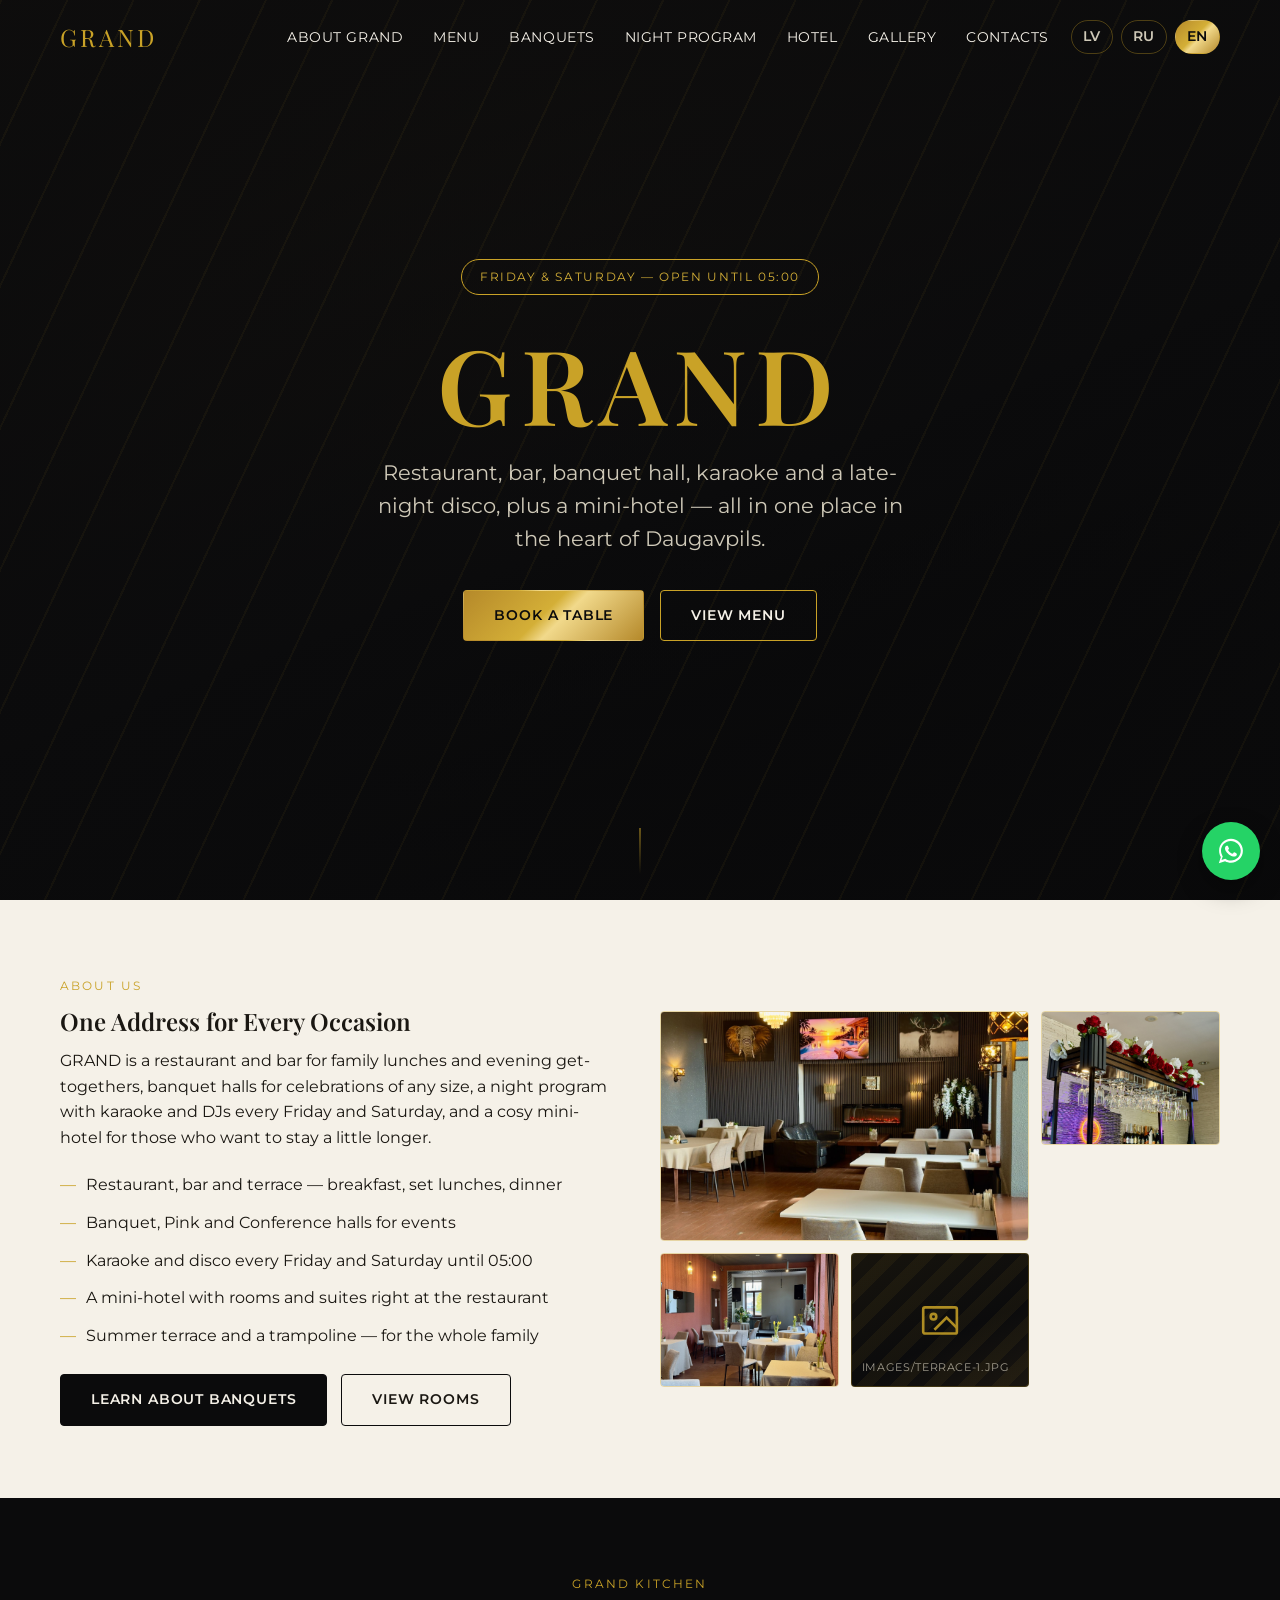
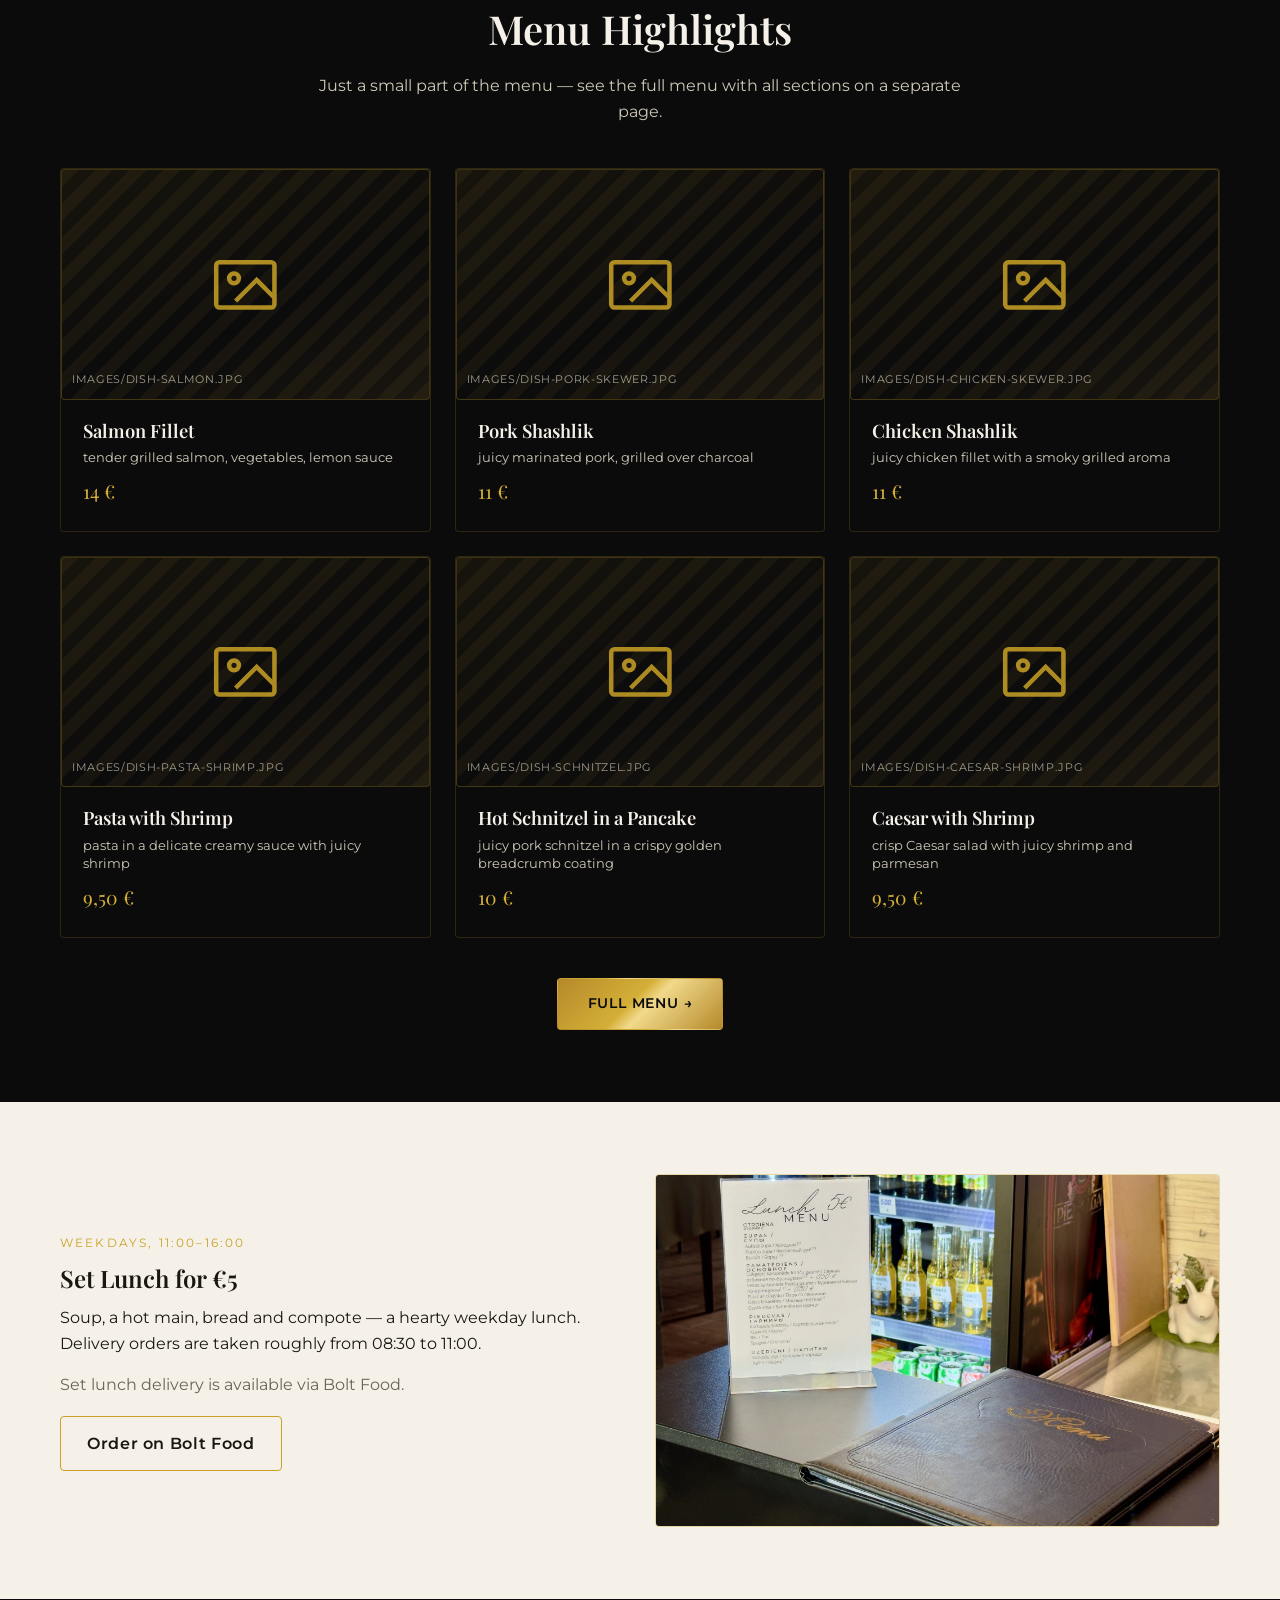
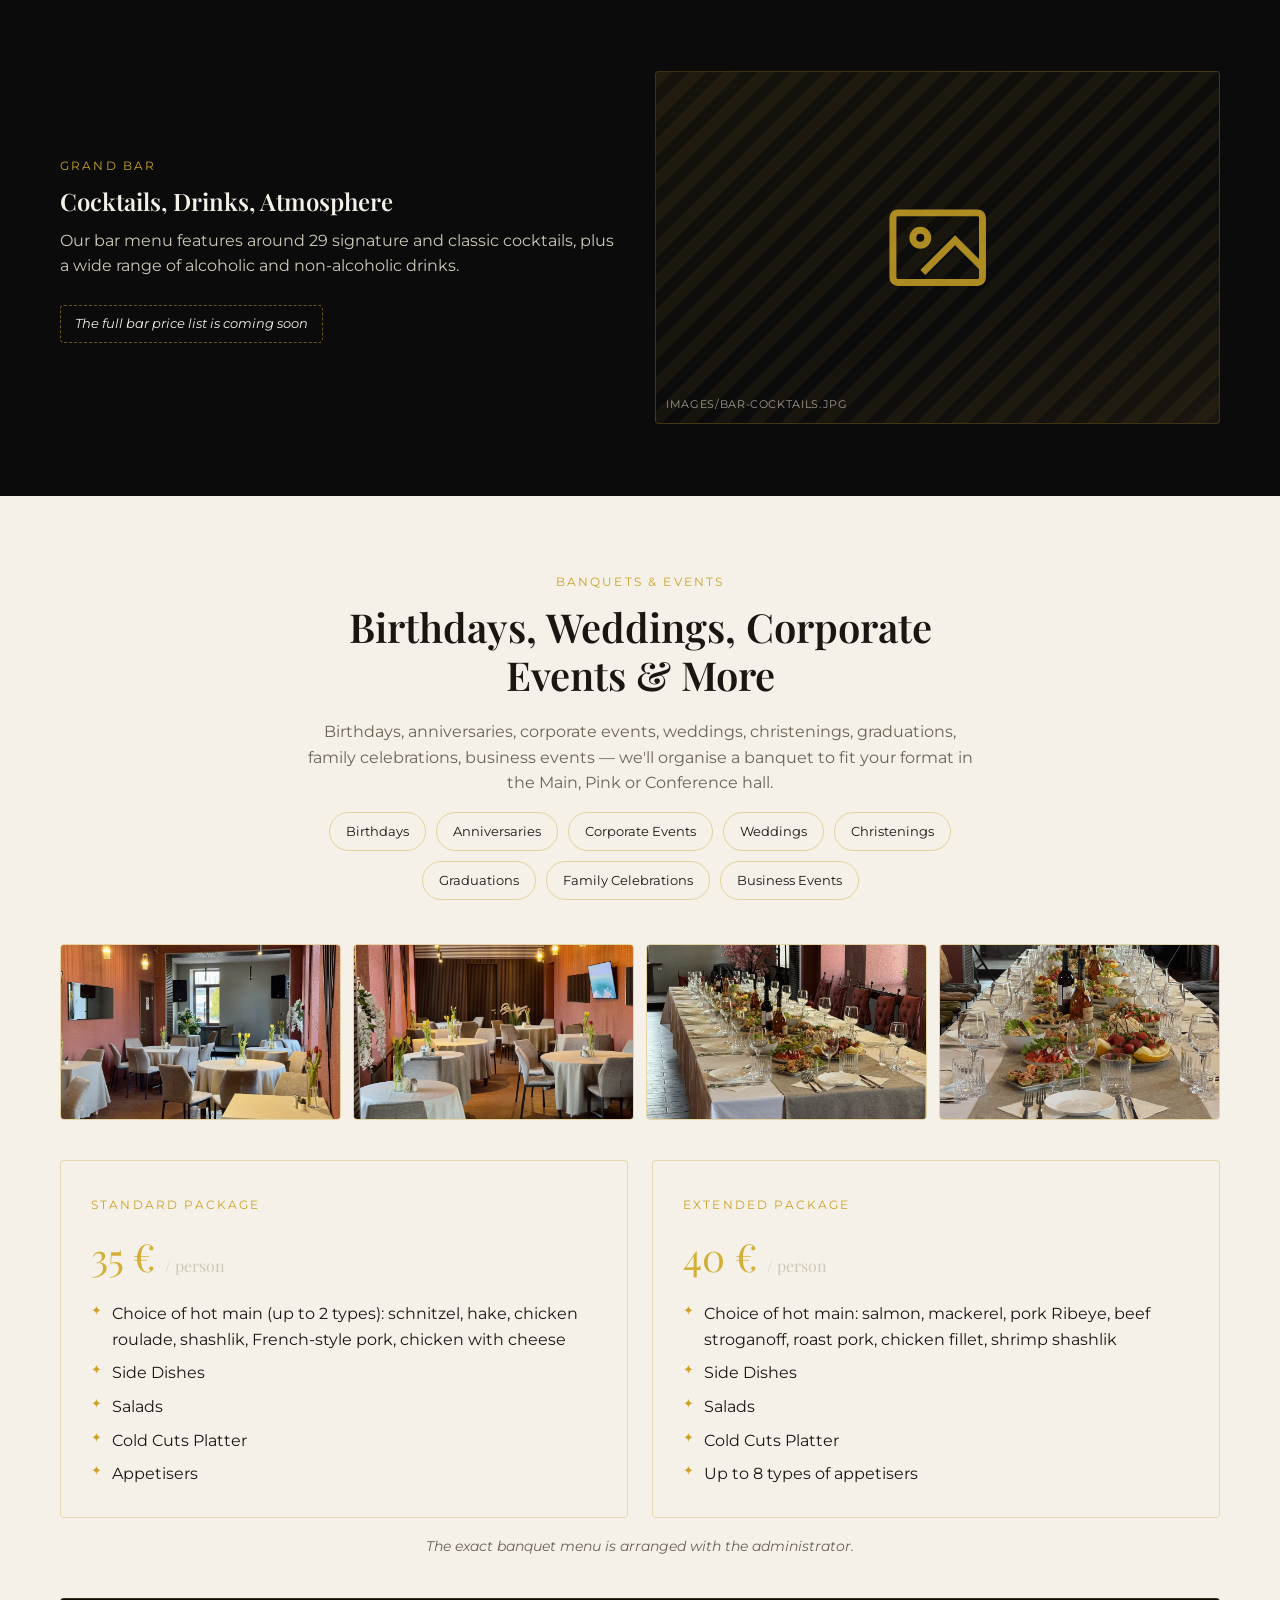
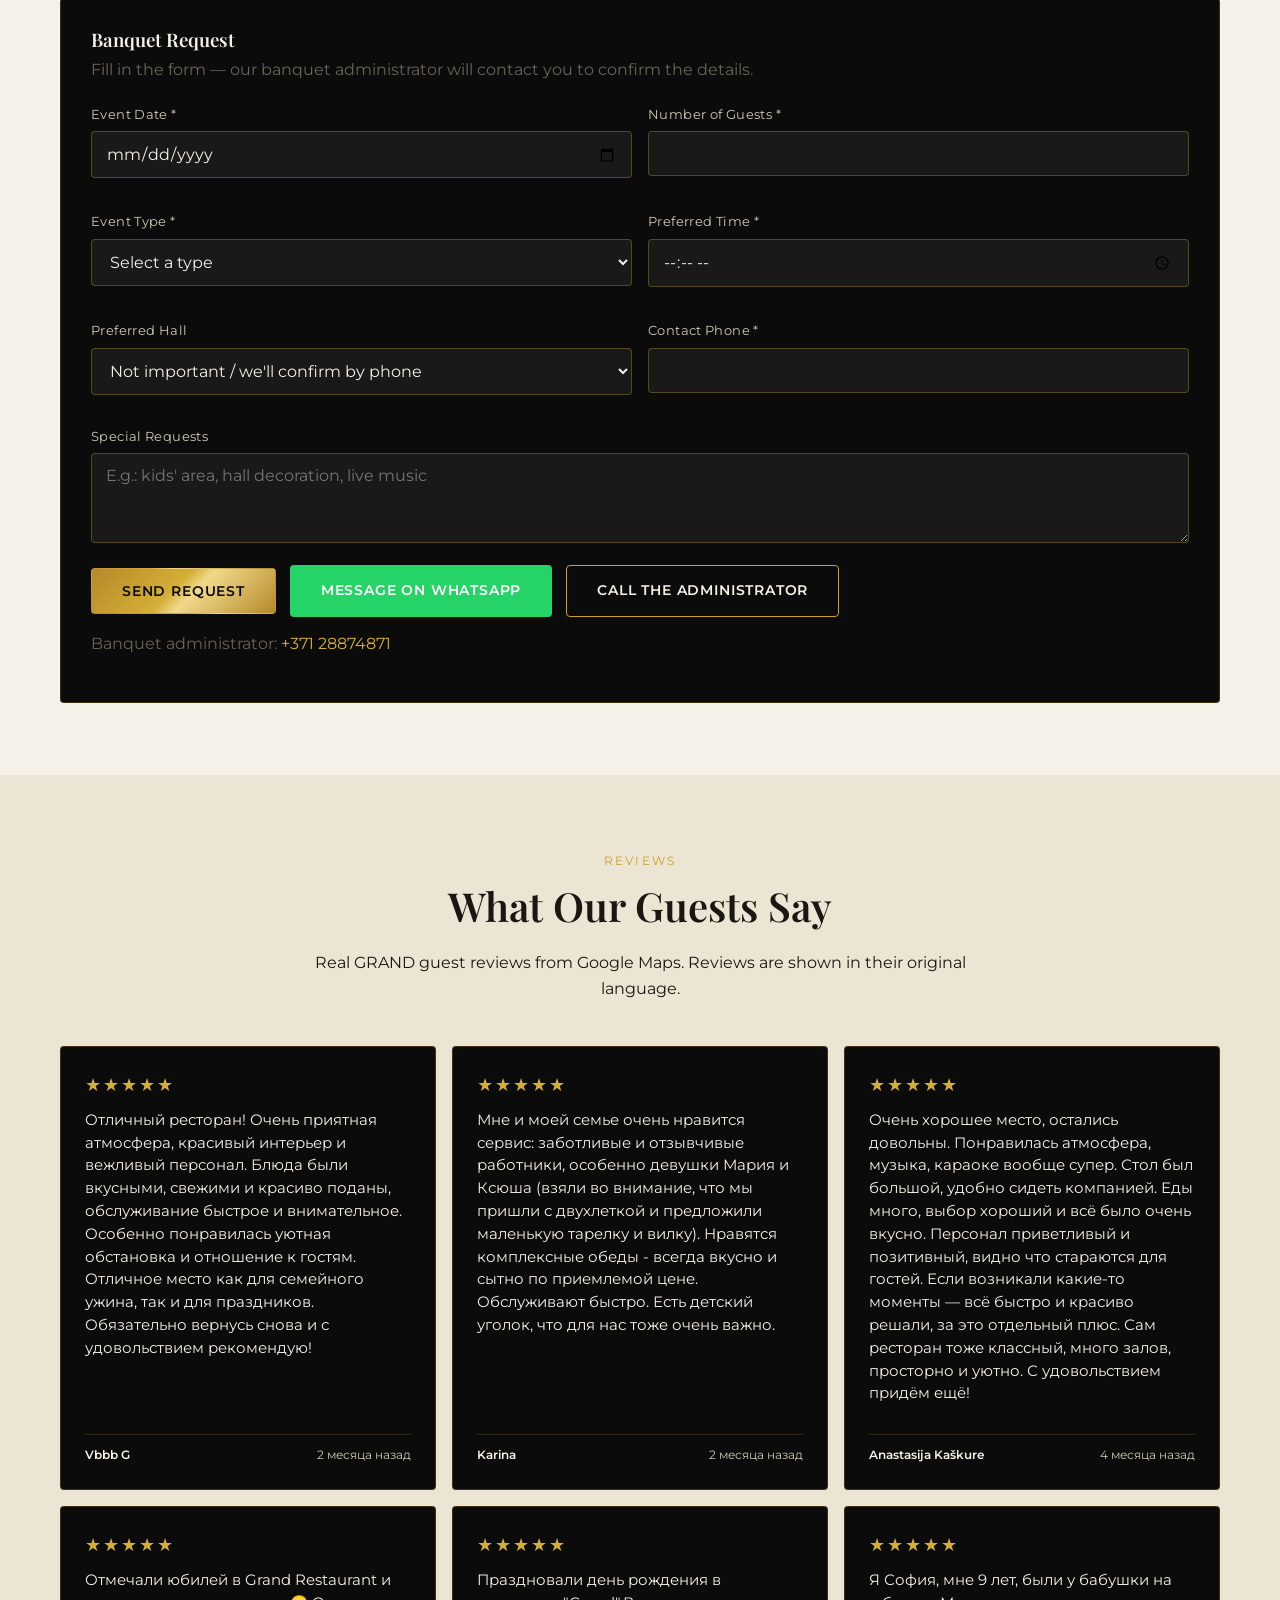
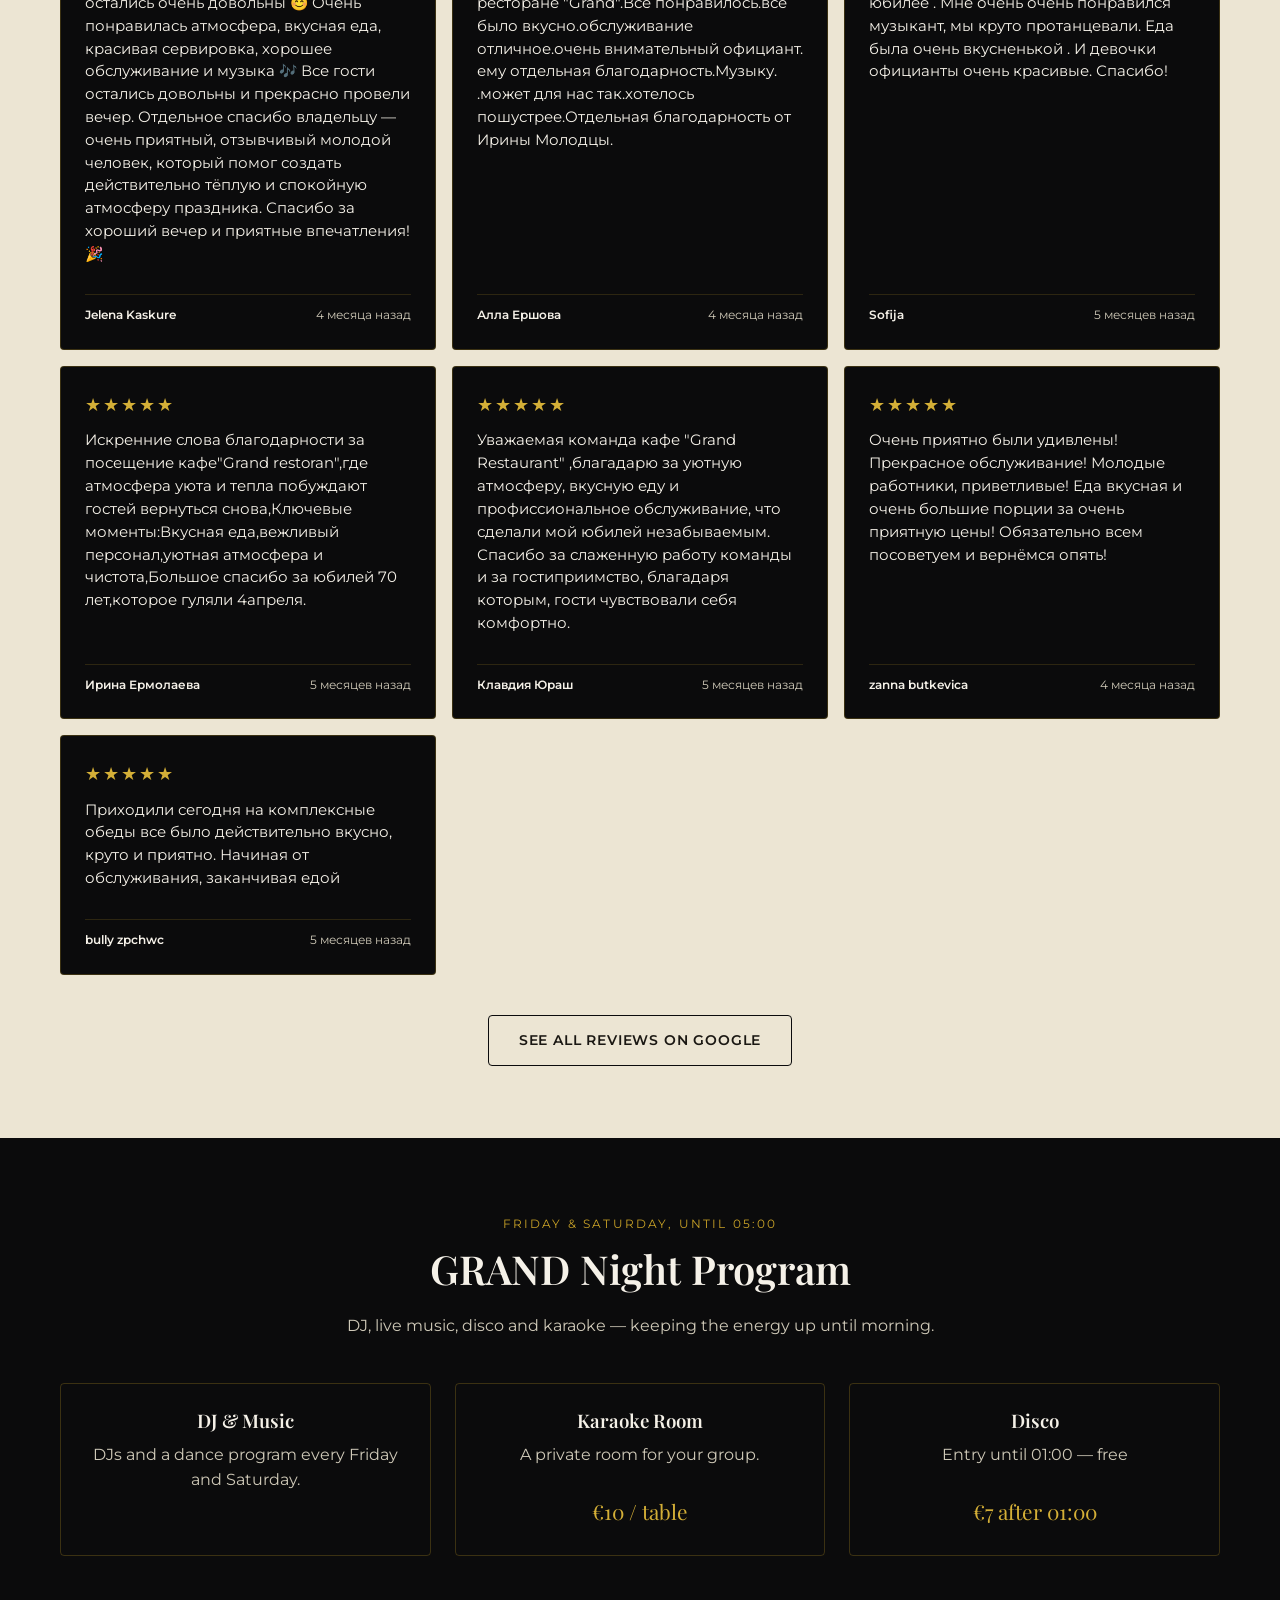
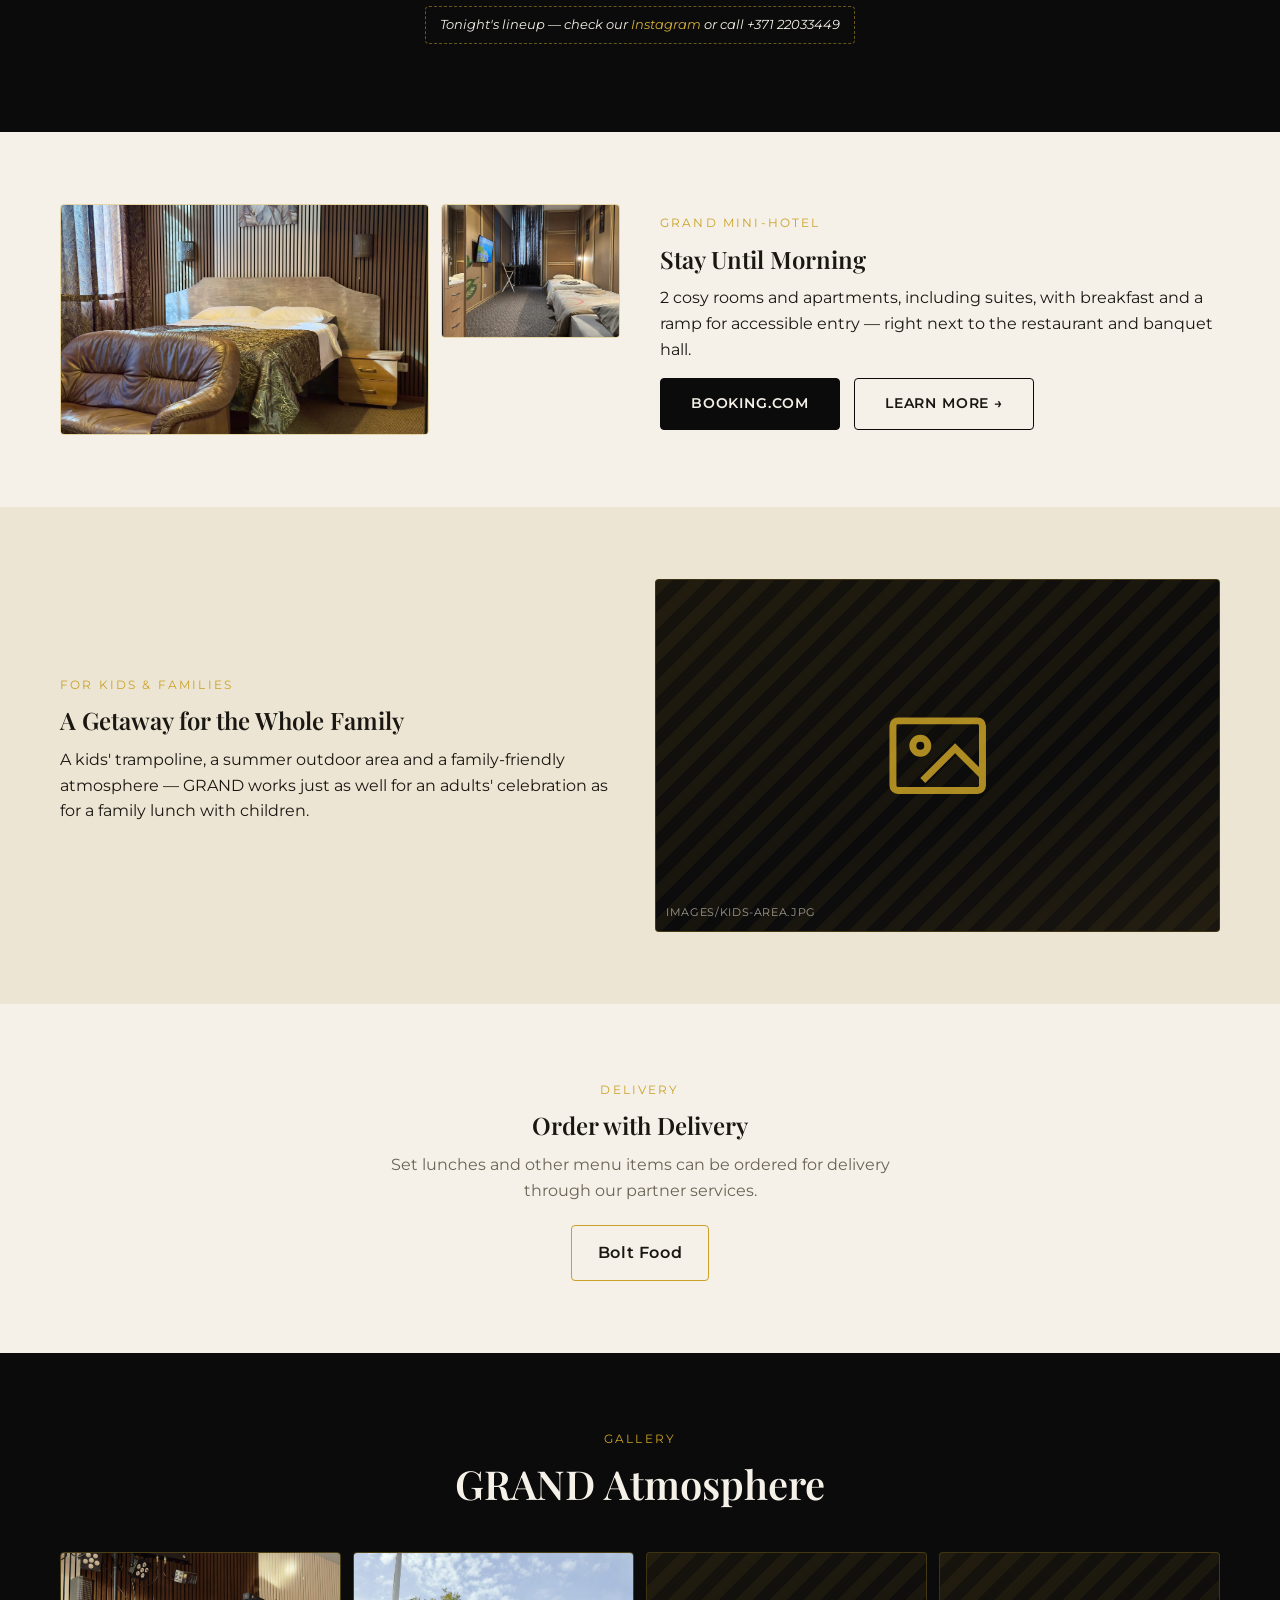
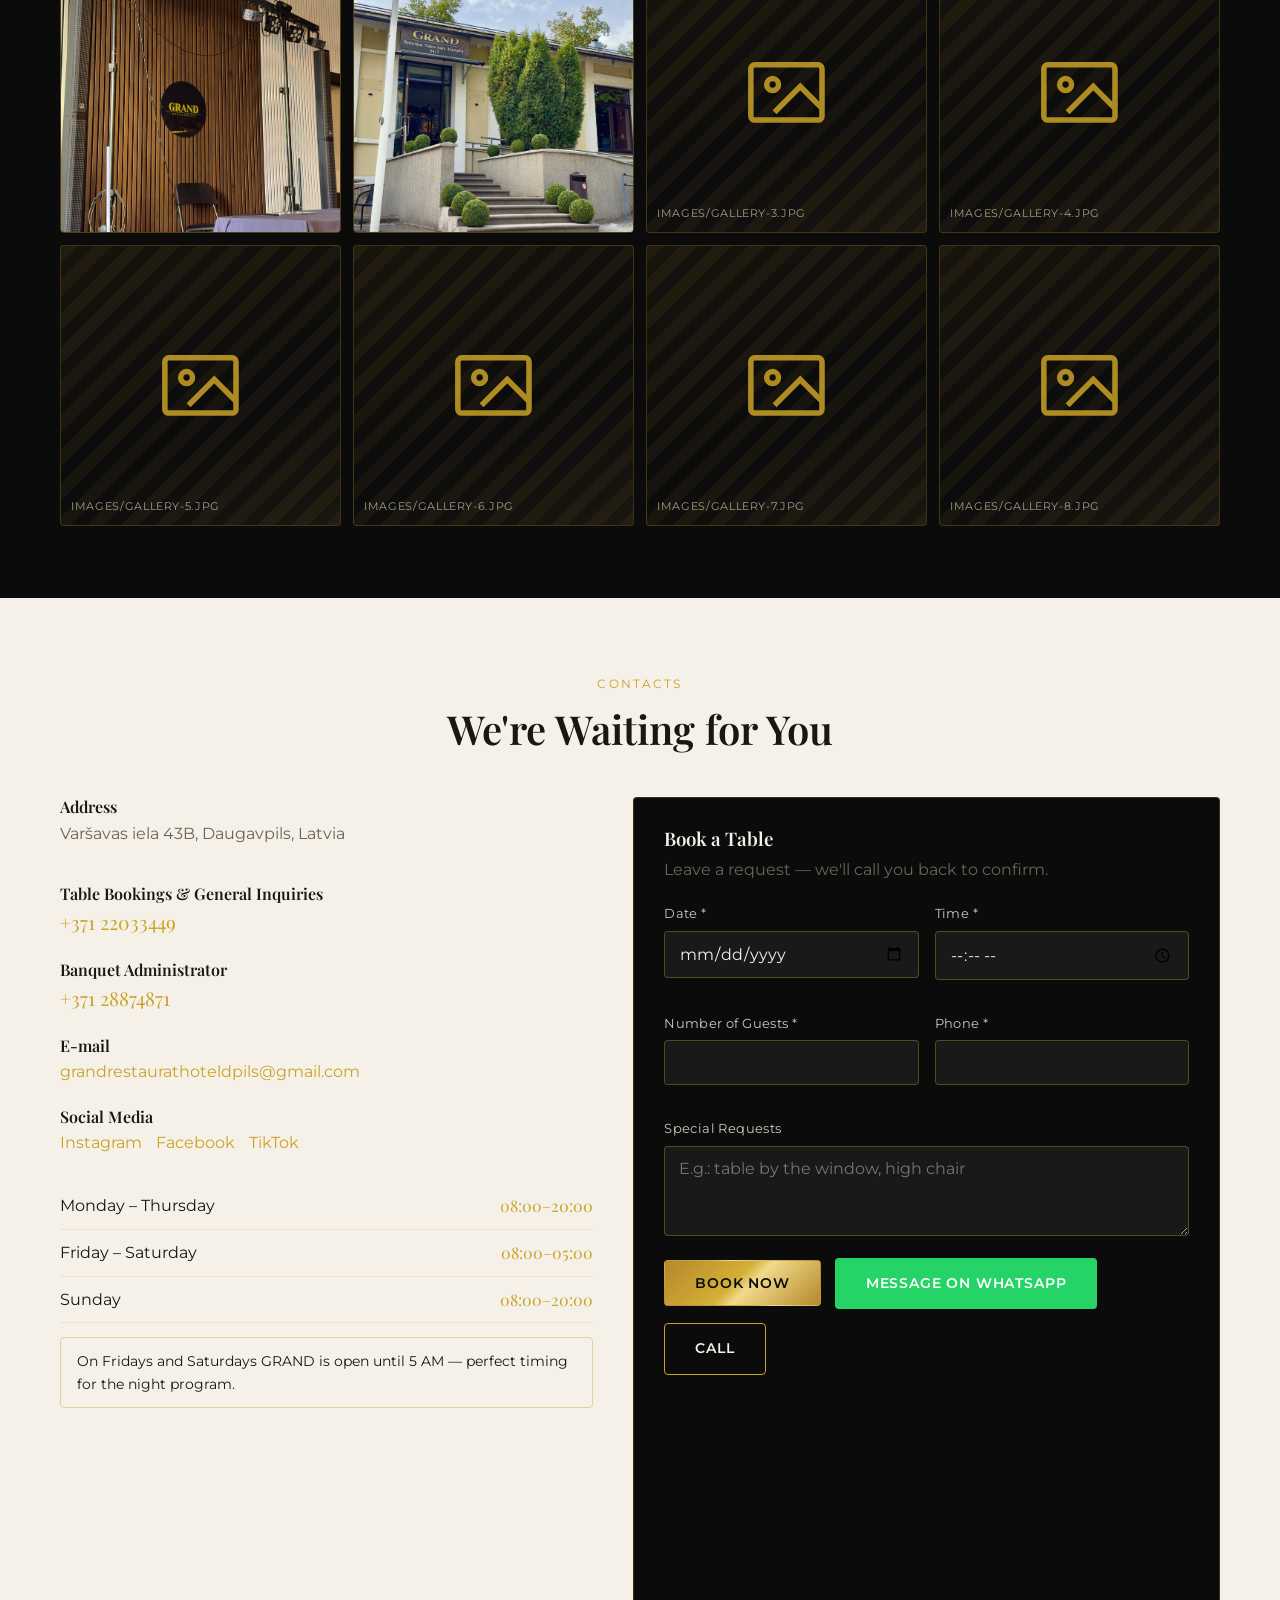
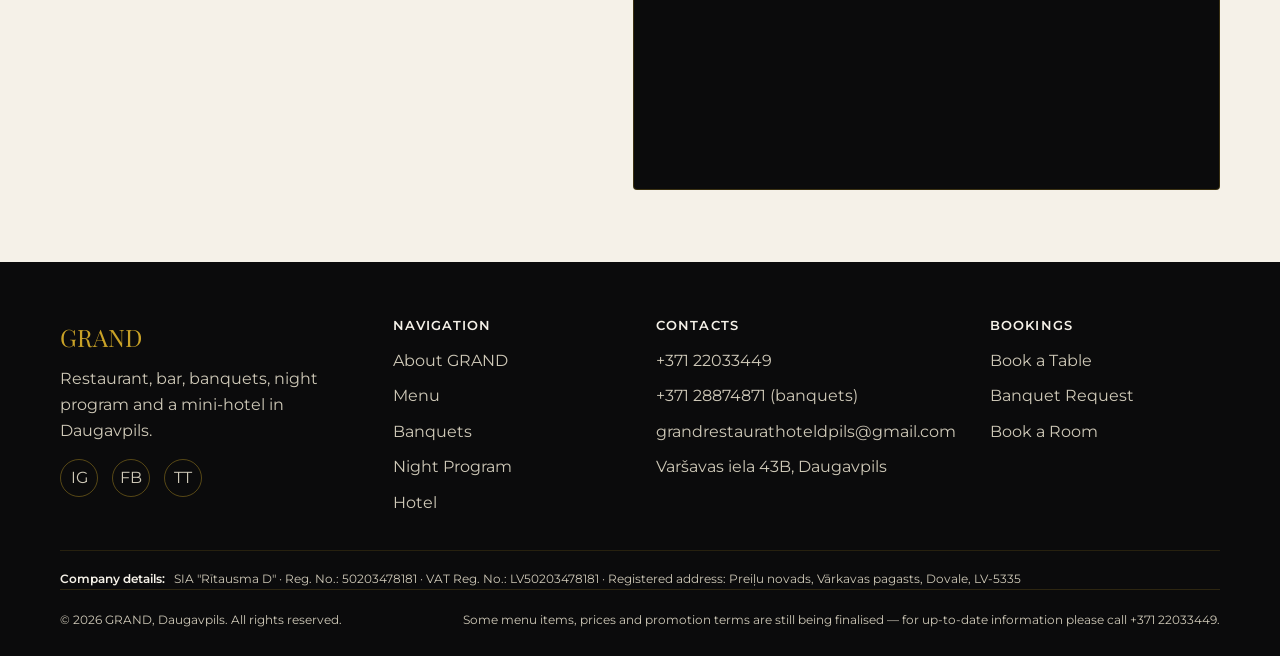
==== en/index.html @ a9503cc2 "Add real photos for the pink banquet hall and set tables Replace the banquet-hall.jpg placeholder in" ====
<!DOCTYPE html>
<html lang="en">
<head>
<meta charset="UTF-8">
<meta name="viewport" content="width=device-width, initial-scale=1.0">
<title>GRAND — Restaurant, Bar, Banquets & Hotel in Daugavpils</title>
<meta name="description" content="GRAND in Daugavpils — restaurant, bar, banquet halls, a night program with karaoke and a disco (Fri–Sat until 05:00), and a cosy mini-hotel. Tables, banquets, rooms — call +371 22033449.">
<link rel="canonical" href="https://grand-daugavpils.lv/en/">
<link rel="alternate" hreflang="lv" href="https://grand-daugavpils.lv/">
<link rel="alternate" hreflang="ru" href="https://grand-daugavpils.lv/ru/">
<link rel="alternate" hreflang="en" href="https://grand-daugavpils.lv/en/">
<link rel="alternate" hreflang="x-default" href="https://grand-daugavpils.lv/">

<meta property="og:type" content="website">
<meta property="og:title" content="GRAND — Restaurant, Bar, Banquets & Hotel in Daugavpils">
<meta property="og:description" content="Restaurant, bar, banquet halls, karaoke and a late-night disco until 05:00 Fri–Sat, plus a mini-hotel. Varšavas iela 43B, Daugavpils.">
<meta property="og:image" content="/images/og-cover.jpg">
<meta property="og:locale" content="en_US">
<meta property="og:url" content="https://grand-daugavpils.lv/en/">

<link rel="icon" type="image/svg+xml" href="/favicon.svg">
<link rel="preconnect" href="https://fonts.googleapis.com">
<link rel="preconnect" href="https://fonts.gstatic.com" crossorigin>
<link href="https://fonts.googleapis.com/css2?family=Playfair+Display:wght@500;600;700&family=Montserrat:wght@400;500;600;700&display=swap" rel="stylesheet">
<link rel="stylesheet" href="/css/style.css">
</head>
<body>

<header class="site-header">
  <div class="container">
    <a href="/en/" class="brand">GRAND</a>
    <button class="nav-toggle" aria-label="Open menu" aria-expanded="false">
      <span></span><span></span><span></span>
    </button>
    <nav class="main-nav" id="main-nav">
      <ul>
        <li><a href="#about">About GRAND</a></li>
        <li><a href="#menu">Menu</a></li>
        <li><a href="#banquets">Banquets</a></li>
        <li><a href="#night">Night Program</a></li>
        <li><a href="/en/hotel.html">Hotel</a></li>
        <li><a href="#gallery">Gallery</a></li>
        <li><a href="#contacts">Contacts</a></li>
      </ul>
      <a href="tel:+37122033449" class="nav-phone">+371 22033449</a>
      <div class="lang-switch">
        <a href="/">LV</a>
        <a href="/ru/">RU</a>
        <a href="/en/" class="is-active">EN</a>
      </div>
    </nav>
  </div>
</header>

<main>

  <!-- 1. HERO -->
  <section class="hero">
    <div class="hero-media"><!-- images/hero-bg.jpg --></div>
    <div class="hero-content">
      <span class="hero-badge">Friday & Saturday — open until 05:00</span>
      <h1 class="brand-xl">GRAND</h1>
      <p class="hero-sub">Restaurant, bar, banquet hall, karaoke and a late-night disco, plus a mini-hotel — all in one place in the heart of Daugavpils.</p>
      <div class="hero-actions">
        <a href="#booking" class="btn btn-gold">Book a Table</a>
        <a href="/en/menu.html" class="btn btn-outline">View Menu</a>
      </div>
    </div>
    <span class="hero-scroll" aria-hidden="true"></span>
  </section>

  <!-- 2. ABOUT -->
  <section class="section section-light" id="about">
    <div class="container">
      <div class="about-grid">
        <div class="reveal">
          <span class="section-eyebrow">About Us</span>
          <h2>One Address for Every Occasion</h2>
          <p>GRAND is a restaurant and bar for family lunches and evening get-togethers, banquet halls for celebrations of any size, a night program with karaoke and DJs every Friday and Saturday, and a cosy mini-hotel for those who want to stay a little longer.</p>
          <ul class="feature-list">
            <li>Restaurant, bar and terrace — breakfast, set lunches, dinner</li>
            <li>Banquet, Pink and Conference halls for events</li>
            <li>Karaoke and disco every Friday and Saturday until 05:00</li>
            <li>A mini-hotel with rooms and suites right at the restaurant</li>
            <li>Summer terrace and a trampoline — for the whole family</li>
          </ul>
          <div class="btn-row" style="margin-top:26px;">
            <a href="#banquets" class="btn btn-dark">Learn About Banquets</a>
            <a href="/en/hotel.html" class="btn btn-outline" style="border-color:var(--color-black);">View Rooms</a>
          </div>
        </div>
        <div class="about-photos reveal">
          <div class="ph ph-wide ph-photo"><img src="/images/restaurant-hall-1.jpg" alt="GRAND restaurant main hall" loading="lazy"></div>
          <div class="ph ph-photo"><img src="/images/bar-1.jpg" alt="GRAND bar" loading="lazy"></div>
          <div class="ph ph-photo"><img src="/images/banquet-hall.jpg" alt="GRAND pink hall for banquets" loading="lazy"></div>
          <div class="ph">
            <svg viewBox="0 0 24 24" fill="none" stroke="currentColor" stroke-width="1.4"><rect x="3" y="5" width="18" height="14" rx="1"/><circle cx="8.5" cy="10" r="1.5"/><path d="M21 16l-5.5-5.5L9 17"/></svg>
            <span class="ph-label">images/terrace-1.jpg</span>
          </div>
        </div>
      </div>
    </div>
  </section>

  <!-- 3. MENU PREVIEW -->
  <section class="section section-dark" id="menu">
    <div class="container">
      <div class="section-head reveal">
        <span class="section-eyebrow">GRAND Kitchen</span>
        <h2>Menu Highlights</h2>
        <p class="muted">Just a small part of the menu — see the full menu with all sections on a separate page.</p>
      </div>
      <div class="card-grid cols-3 menu-hits-grid reveal">
        <article class="menu-card">
          <div class="ph ph-wide"><svg viewBox="0 0 24 24" fill="none" stroke="currentColor" stroke-width="1.4"><rect x="3" y="5" width="18" height="14" rx="1"/><circle cx="8.5" cy="10" r="1.5"/><path d="M21 16l-5.5-5.5L9 17"/></svg><span class="ph-label">images/dish-salmon.jpg</span></div>
          <div class="menu-card-body">
            <h3>Salmon Fillet</h3>
            <p class="dish-description">tender grilled salmon, vegetables, lemon sauce</p>
            <div class="menu-card-price">14 €</div>
          </div>
        </article>
        <article class="menu-card">
          <div class="ph ph-wide"><svg viewBox="0 0 24 24" fill="none" stroke="currentColor" stroke-width="1.4"><rect x="3" y="5" width="18" height="14" rx="1"/><circle cx="8.5" cy="10" r="1.5"/><path d="M21 16l-5.5-5.5L9 17"/></svg><span class="ph-label">images/dish-pork-skewer.jpg</span></div>
          <div class="menu-card-body">
            <h3>Pork Shashlik</h3>
            <p class="dish-description">juicy marinated pork, grilled over charcoal</p>
            <div class="menu-card-price">11 €</div>
          </div>
        </article>
        <article class="menu-card">
          <div class="ph ph-wide"><svg viewBox="0 0 24 24" fill="none" stroke="currentColor" stroke-width="1.4"><rect x="3" y="5" width="18" height="14" rx="1"/><circle cx="8.5" cy="10" r="1.5"/><path d="M21 16l-5.5-5.5L9 17"/></svg><span class="ph-label">images/dish-chicken-skewer.jpg</span></div>
          <div class="menu-card-body">
            <h3>Chicken Shashlik</h3>
            <p class="dish-description">juicy chicken fillet with a smoky grilled aroma</p>
            <div class="menu-card-price">11 €</div>
          </div>
        </article>
        <article class="menu-card">
          <div class="ph ph-wide"><svg viewBox="0 0 24 24" fill="none" stroke="currentColor" stroke-width="1.4"><rect x="3" y="5" width="18" height="14" rx="1"/><circle cx="8.5" cy="10" r="1.5"/><path d="M21 16l-5.5-5.5L9 17"/></svg><span class="ph-label">images/dish-pasta-shrimp.jpg</span></div>
          <div class="menu-card-body">
            <h3>Pasta with Shrimp</h3>
            <p class="dish-description">pasta in a delicate creamy sauce with juicy shrimp</p>
            <div class="menu-card-price">9,50 €</div>
          </div>
        </article>
        <article class="menu-card">
          <div class="ph ph-wide"><svg viewBox="0 0 24 24" fill="none" stroke="currentColor" stroke-width="1.4"><rect x="3" y="5" width="18" height="14" rx="1"/><circle cx="8.5" cy="10" r="1.5"/><path d="M21 16l-5.5-5.5L9 17"/></svg><span class="ph-label">images/dish-schnitzel.jpg</span></div>
          <div class="menu-card-body">
            <h3>Hot Schnitzel in a Pancake</h3>
            <p class="dish-description">juicy pork schnitzel in a crispy golden breadcrumb coating</p>
            <div class="menu-card-price">10 €</div>
          </div>
        </article>
        <article class="menu-card">
          <div class="ph ph-wide"><svg viewBox="0 0 24 24" fill="none" stroke="currentColor" stroke-width="1.4"><rect x="3" y="5" width="18" height="14" rx="1"/><circle cx="8.5" cy="10" r="1.5"/><path d="M21 16l-5.5-5.5L9 17"/></svg><span class="ph-label">images/dish-caesar-shrimp.jpg</span></div>
          <div class="menu-card-body">
            <h3>Caesar with Shrimp</h3>
            <p class="dish-description">crisp Caesar salad with juicy shrimp and parmesan</p>
            <div class="menu-card-price">9,50 €</div>
          </div>
        </article>
      </div>
      <div class="text-center mt-lg reveal">
        <a href="/en/menu.html" class="btn btn-gold">Full Menu →</a>
      </div>
    </div>
  </section>

  <!-- 4. SET LUNCH -->
  <section class="section section-light">
    <div class="container">
      <div class="info-strip">
        <div class="reveal">
          <span class="section-eyebrow">Weekdays, 11:00–16:00</span>
          <h2>Set Lunch for €5</h2>
          <p>Soup, a hot main, bread and compote — a hearty weekday lunch. Delivery orders are taken roughly from 08:30 to 11:00.</p>
          <p class="muted">Set lunch delivery is available via Bolt Food.</p>
          <div class="delivery-buttons">
            <a href="https://food.bolt.eu/en/278-daugavpils/p/195568-restorans-grand/" target="_blank" rel="noopener">Order on Bolt Food</a>
          </div>
        </div>
        <div class="ph ph-wide ph-photo reveal"><img src="/images/lunch-set.jpg" alt="GRAND lunch set menu" loading="lazy"></div>
      </div>
    </div>
  </section>

  <!-- 5. BAR -->
  <section class="section section-dark">
    <div class="container">
      <div class="info-strip reverse">
        <div class="ph ph-wide reveal">
          <svg viewBox="0 0 24 24" fill="none" stroke="currentColor" stroke-width="1.4"><rect x="3" y="5" width="18" height="14" rx="1"/><circle cx="8.5" cy="10" r="1.5"/><path d="M21 16l-5.5-5.5L9 17"/></svg>
          <span class="ph-label">images/bar-cocktails.jpg</span>
        </div>
        <div class="reveal">
          <span class="section-eyebrow">GRAND Bar</span>
          <h2>Cocktails, Drinks, Atmosphere</h2>
          <p class="muted">Our bar menu features around 29 signature and classic cocktails, plus a wide range of alcoholic and non-alcoholic drinks.</p>
          <span class="tag-note">The full bar price list is coming soon</span>
        </div>
      </div>
    </div>
  </section>

  <!-- 6. BANQUETS & EVENTS -->
  <section class="section section-light" id="banquets">
    <div class="container">
      <div class="section-head reveal">
        <span class="section-eyebrow">Banquets & Events</span>
        <h2>Birthdays, Weddings, Corporate Events & More</h2>
        <p class="muted">Birthdays, anniversaries, corporate events, weddings, christenings, graduations, family celebrations, business events — we'll organise a banquet to fit your format in the Main, Pink or Conference hall.</p>
        <div class="event-tags text-center" style="justify-content:center;">
          <span>Birthdays</span><span>Anniversaries</span><span>Corporate Events</span><span>Weddings</span>
          <span>Christenings</span><span>Graduations</span><span>Family Celebrations</span><span>Business Events</span>
        </div>
      </div>

      <div class="gallery-grid reveal mb-lg">
        <div class="ph ph-wide ph-photo"><img src="/images/banquet-hall.jpg" alt="GRAND pink hall for banquets" loading="lazy"></div>
        <div class="ph ph-wide ph-photo"><img src="/images/banquet-hall-2.jpg" alt="GRAND pink hall — another view" loading="lazy"></div>
        <div class="ph ph-wide ph-photo"><img src="/images/banquet-table-1.jpg" alt="Festive table set for a banquet at GRAND" loading="lazy"></div>
        <div class="ph ph-wide ph-photo"><img src="/images/banquet-table-2.jpg" alt="Appetizers and drinks on a banquet table at GRAND" loading="lazy"></div>
      </div>

      <div class="card-grid reveal">
        <div class="package-card">
          <span class="section-eyebrow">Standard Package</span>
          <div class="price">35 € <span>/ person</span></div>
          <ul>
            <li>Choice of hot main (up to 2 types): schnitzel, hake, chicken roulade, shashlik, French-style pork, chicken with cheese</li>
            <li>Side Dishes</li>
            <li>Salads</li>
            <li>Cold Cuts Platter</li>
            <li>Appetisers</li>
          </ul>
        </div>
        <div class="package-card">
          <span class="section-eyebrow">Extended Package</span>
          <div class="price">40 € <span>/ person</span></div>
          <ul>
            <li>Choice of hot main: salmon, mackerel, pork Ribeye, beef stroganoff, roast pork, chicken fillet, shrimp shashlik</li>
            <li>Side Dishes</li>
            <li>Salads</li>
            <li>Cold Cuts Platter</li>
            <li>Up to 8 types of appetisers</li>
          </ul>
        </div>
      </div>
      <p class="package-note text-center" style="color:var(--color-muted-on-light);">The exact banquet menu is arranged with the administrator.</p>

      <div class="form-card reveal mt-lg" id="banquet-form">
        <h3 style="margin-bottom:6px;">Banquet Request</h3>
        <p class="muted" style="margin-bottom:22px;">Fill in the form — our banquet administrator will contact you to confirm the details.</p>
        <form data-grand-form="banquet" data-whatsapp-title="Banquet request — GRAND" novalidate>
          <div class="form-grid cols-2">
            <div class="form-group">
              <label for="banquet-date">Event Date *</label>
              <input type="date" id="banquet-date" name="date" required data-error-message="Please enter a date">
              <span class="form-error"></span>
            </div>
            <div class="form-group">
              <label for="banquet-guests">Number of Guests *</label>
              <input type="number" id="banquet-guests" name="guests" min="1" required data-error-message="Please enter the number of guests">
              <span class="form-error"></span>
            </div>
            <div class="form-group">
              <label for="banquet-type">Event Type *</label>
              <select id="banquet-type" name="event_type" required>
                <option value="">Select a type</option>
                <option>Birthday</option>
                <option>Anniversary</option>
                <option>Corporate Event</option>
                <option>Wedding</option>
                <option>Christening</option>
                <option>Graduation</option>
                <option>Family Celebration</option>
                <option>Business Event</option>
                <option>Other</option>
              </select>
              <span class="form-error"></span>
            </div>
            <div class="form-group">
              <label for="banquet-time">Preferred Time *</label>
              <input type="time" id="banquet-time" name="time" required data-error-message="Please enter a time">
              <span class="form-error"></span>
            </div>
            <div class="form-group">
              <label for="banquet-hall">Preferred Hall</label>
              <select id="banquet-hall" name="hall">
                <option value="">Not important / we'll confirm by phone</option>
                <option>Main Hall</option>
                <option>Pink Hall</option>
                <option>Conference Hall</option>
                <option>Terrace</option>
                <option>Summer Terrace</option>
              </select>
            </div>
            <div class="form-group">
              <label for="banquet-phone">Contact Phone *</label>
              <input type="tel" id="banquet-phone" name="phone" required data-error-message="Please enter a phone number">
              <span class="form-error"></span>
            </div>
          </div>
          <div class="form-group" style="margin-top:16px;">
            <label for="banquet-wishes">Special Requests</label>
            <textarea id="banquet-wishes" name="wishes" placeholder="E.g.: kids' area, hall decoration, live music"></textarea>
          </div>
          <div class="form-actions">
            <button type="submit" class="btn btn-gold">Send Request</button>
            <a href="#" class="btn btn-whatsapp" data-whatsapp-fallback target="_blank" rel="noopener">Message on WhatsApp</a>
            <a href="tel:+37128874871" class="btn btn-outline">Call the Administrator</a>
          </div>
          <p class="form-status" data-form-status></p>
        </form>
        <p class="muted" style="margin-top:10px;">Banquet administrator: <a class="tel" href="tel:+37128874871" style="color:var(--color-gold-light);">+371 28874871</a></p>
      </div>
    </div>
  </section>

  <!-- REVIEWS (Google) — cards rendered from the reviews[] array in js/reviews.js -->
  <section class="section section-alt" id="reviews">
    <div class="container">
      <div class="section-head reveal">
        <span class="section-eyebrow">Reviews</span>
        <h2>What Our Guests Say</h2>
        <p class="muted">Real GRAND guest reviews from Google Maps. Reviews are shown in their original language.</p>
      </div>
      <!-- Cards are added automatically by js/reviews.js -->
      <div class="reviews-track reveal" data-reviews-track></div>
      <div class="text-center mt-lg reveal">
        <a href="https://maps.app.goo.gl/6jVPEJvZiig7urjC8?g_st=ic" target="_blank" rel="noopener" class="btn btn-outline" style="border-color:var(--color-black);">See All Reviews on Google</a>
      </div>
    </div>
  </section>

  <!-- 7. NIGHT PROGRAM -->
  <section class="section section-dark" id="night">
    <div class="container">
      <div class="section-head reveal">
        <span class="section-eyebrow">Friday & Saturday, until 05:00</span>
        <h2>GRAND Night Program</h2>
        <p class="muted">DJ, live music, disco and karaoke — keeping the energy up until morning.</p>
      </div>
      <div class="night-grid reveal">
        <div class="night-item">
          <h3>DJ & Music</h3>
          <p class="muted">DJs and a dance program every Friday and Saturday.</p>
        </div>
        <div class="night-item">
          <h3>Karaoke Room</h3>
          <p class="muted">A private room for your group.</p>
          <span class="price-tag">€10 / table</span>
        </div>
        <div class="night-item">
          <h3>Disco</h3>
          <p class="muted">Entry until 01:00 — free</p>
          <span class="price-tag">€7 after 01:00</span>
        </div>
      </div>
      <p class="text-center mt-lg reveal">
        <span class="tag-note">Tonight's lineup — check our <a href="https://www.instagram.com/grand_hotel_and_restaurant/" target="_blank" rel="noopener" style="color:var(--color-gold-light);">Instagram</a> or call +371 22033449</span>
      </p>
    </div>
  </section>

  <!-- 8. HOTEL PREVIEW -->
  <section class="section section-light" id="hotel">
    <div class="container">
      <div class="about-grid">
        <div class="about-photos reveal">
          <div class="ph ph-wide ph-photo"><img src="/images/hotel-room-1-1.jpg" alt="Room 1 at GRAND Hotel" loading="lazy"></div>
          <div class="ph ph-photo"><img src="/images/hotel-room-2-1.jpg" alt="Room 2 at GRAND Hotel" loading="lazy"></div>
        </div>
        <div class="reveal">
          <span class="section-eyebrow">GRAND Mini-Hotel</span>
          <h2>Stay Until Morning</h2>
          <p>2 cosy rooms and apartments, including suites, with breakfast and a ramp for accessible entry — right next to the restaurant and banquet hall.</p>
          <div class="btn-row">
            <a href="https://www.booking.com/hotel/lv/grand-restaurant-amp.en-gb.html" target="_blank" rel="noopener" class="btn btn-dark">Booking.com</a>
            <a href="/en/hotel.html" class="btn btn-outline" style="border-color:var(--color-black);">Learn More →</a>
          </div>
        </div>
      </div>
    </div>
  </section>

  <!-- 9. FOR KIDS & FAMILIES -->
  <section class="section section-alt">
    <div class="container">
      <div class="info-strip">
        <div class="reveal">
          <span class="section-eyebrow">For Kids & Families</span>
          <h2>A Getaway for the Whole Family</h2>
          <p class="muted">A kids' trampoline, a summer outdoor area and a family-friendly atmosphere — GRAND works just as well for an adults' celebration as for a family lunch with children.</p>
        </div>
        <div class="ph ph-wide reveal">
          <svg viewBox="0 0 24 24" fill="none" stroke="currentColor" stroke-width="1.4"><rect x="3" y="5" width="18" height="14" rx="1"/><circle cx="8.5" cy="10" r="1.5"/><path d="M21 16l-5.5-5.5L9 17"/></svg>
          <span class="ph-label">images/kids-area.jpg</span>
        </div>
      </div>
    </div>
  </section>

  <!-- 10. DELIVERY -->
  <section class="section section-light">
    <div class="container text-center reveal">
      <span class="section-eyebrow">Delivery</span>
      <h2>Order with Delivery</h2>
      <p class="muted" style="max-width:560px;margin:0 auto;">Set lunches and other menu items can be ordered for delivery through our partner services.</p>
      <div class="delivery-buttons" style="justify-content:center;margin-top:22px;">
        <a href="https://food.bolt.eu/en/278-daugavpils/p/195568-restorans-grand/" target="_blank" rel="noopener">Bolt Food</a>
      </div>
    </div>
  </section>

  <!-- 11. GALLERY -->
  <section class="section section-dark" id="gallery">
    <div class="container">
      <div class="section-head reveal">
        <span class="section-eyebrow">Gallery</span>
        <h2>GRAND Atmosphere</h2>
      </div>
      <div class="gallery-grid reveal">
        <div class="ph ph-square ph-photo"><img src="/images/gallery-1.jpg" alt="GRAND night program and stage" loading="lazy"></div>
        <div class="ph ph-square ph-photo"><img src="/images/gallery-2.jpg" alt="GRAND entrance" loading="lazy"></div>
        <div class="ph ph-square"><svg viewBox="0 0 24 24" fill="none" stroke="currentColor" stroke-width="1.4"><rect x="3" y="5" width="18" height="14" rx="1"/><circle cx="8.5" cy="10" r="1.5"/><path d="M21 16l-5.5-5.5L9 17"/></svg><span class="ph-label">images/gallery-3.jpg</span></div>
        <div class="ph ph-square"><svg viewBox="0 0 24 24" fill="none" stroke="currentColor" stroke-width="1.4"><rect x="3" y="5" width="18" height="14" rx="1"/><circle cx="8.5" cy="10" r="1.5"/><path d="M21 16l-5.5-5.5L9 17"/></svg><span class="ph-label">images/gallery-4.jpg</span></div>
        <div class="ph ph-square"><svg viewBox="0 0 24 24" fill="none" stroke="currentColor" stroke-width="1.4"><rect x="3" y="5" width="18" height="14" rx="1"/><circle cx="8.5" cy="10" r="1.5"/><path d="M21 16l-5.5-5.5L9 17"/></svg><span class="ph-label">images/gallery-5.jpg</span></div>
        <div class="ph ph-square"><svg viewBox="0 0 24 24" fill="none" stroke="currentColor" stroke-width="1.4"><rect x="3" y="5" width="18" height="14" rx="1"/><circle cx="8.5" cy="10" r="1.5"/><path d="M21 16l-5.5-5.5L9 17"/></svg><span class="ph-label">images/gallery-6.jpg</span></div>
        <div class="ph ph-square"><svg viewBox="0 0 24 24" fill="none" stroke="currentColor" stroke-width="1.4"><rect x="3" y="5" width="18" height="14" rx="1"/><circle cx="8.5" cy="10" r="1.5"/><path d="M21 16l-5.5-5.5L9 17"/></svg><span class="ph-label">images/gallery-7.jpg</span></div>
        <div class="ph ph-square"><svg viewBox="0 0 24 24" fill="none" stroke="currentColor" stroke-width="1.4"><rect x="3" y="5" width="18" height="14" rx="1"/><circle cx="8.5" cy="10" r="1.5"/><path d="M21 16l-5.5-5.5L9 17"/></svg><span class="ph-label">images/gallery-8.jpg</span></div>
      </div>
    </div>
  </section>

  <!-- 12. CONTACTS -->
  <section class="section section-light" id="contacts">
    <div class="container">
      <div class="section-head reveal">
        <span class="section-eyebrow">Contacts</span>
        <h2>We're Waiting for You</h2>
      </div>
      <div class="contact-grid reveal">
        <div>
          <div class="contact-info-list">
            <div class="contact-info-item">
              <h4>Address</h4>
              <p class="muted">Varšavas iela 43B, Daugavpils, Latvia</p>
            </div>
            <div class="contact-info-item">
              <h4>Table Bookings & General Inquiries</h4>
              <a class="tel" href="tel:+37122033449">+371 22033449</a>
            </div>
            <div class="contact-info-item">
              <h4>Banquet Administrator</h4>
              <a class="tel" href="tel:+37128874871">+371 28874871</a>
            </div>
            <div class="contact-info-item">
              <h4>E-mail</h4>
              <a href="mailto:grandrestaurathoteldpils@gmail.com" style="color:var(--color-gold);">grandrestaurathoteldpils@gmail.com</a>
            </div>
            <div class="contact-info-item">
              <h4>Social Media</h4>
              <div class="btn-row">
                <a href="https://www.instagram.com/grand_hotel_and_restaurant/" target="_blank" rel="noopener" style="color:var(--color-gold);">Instagram</a>
                <a href="https://www.facebook.com/people/Grand-Restaurant/61566125824500/" target="_blank" rel="noopener" style="color:var(--color-gold);">Facebook</a>
                <a href="https://www.tiktok.com/@grand_restaurant__" target="_blank" rel="noopener" style="color:var(--color-gold);">TikTok</a>
              </div>
            </div>
          </div>

          <table class="hours-table">
            <tr><td>Monday – Thursday</td><td>08:00–20:00</td></tr>
            <tr><td>Friday – Saturday</td><td>08:00–05:00</td></tr>
            <tr><td>Sunday</td><td>08:00–20:00</td></tr>
          </table>
          <p class="hours-note">On Fridays and Saturdays GRAND is open until 5 AM — perfect timing for the night program.</p>

          <iframe class="map-frame mt-lg" loading="lazy" referrerpolicy="no-referrer-when-downgrade"
            src="https://www.google.com/maps?q=Var%C5%A1avas+iela+43B,+Daugavpils,+Latvia&output=embed"
            title="GRAND on the map — Varšavas iela 43B, Daugavpils"></iframe>
        </div>

        <div class="form-card" id="booking">
          <h3 style="margin-bottom:6px;">Book a Table</h3>
          <p class="muted" style="margin-bottom:22px;">Leave a request — we'll call you back to confirm.</p>
          <form data-grand-form="table-booking" data-whatsapp-title="Table booking — GRAND" novalidate>
            <div class="form-grid cols-2">
              <div class="form-group">
                <label for="booking-date">Date *</label>
                <input type="date" id="booking-date" name="date" required data-error-message="Please enter a date">
                <span class="form-error"></span>
              </div>
              <div class="form-group">
                <label for="booking-time">Time *</label>
                <input type="time" id="booking-time" name="time" required data-error-message="Please enter a time">
                <span class="form-error"></span>
              </div>
              <div class="form-group">
                <label for="booking-guests">Number of Guests *</label>
                <input type="number" id="booking-guests" name="guests" min="1" required data-error-message="Please enter the number of guests">
                <span class="form-error"></span>
              </div>
              <div class="form-group">
                <label for="booking-phone">Phone *</label>
                <input type="tel" id="booking-phone" name="phone" required data-error-message="Please enter a phone number">
                <span class="form-error"></span>
              </div>
            </div>
            <div class="form-group" style="margin-top:16px;">
              <label for="booking-wishes">Special Requests</label>
              <textarea id="booking-wishes" name="wishes" placeholder="E.g.: table by the window, high chair"></textarea>
            </div>
            <div class="form-actions">
              <button type="submit" class="btn btn-gold">Book Now</button>
              <a href="#" class="btn btn-whatsapp" data-whatsapp-fallback target="_blank" rel="noopener">Message on WhatsApp</a>
              <a href="tel:+37122033449" class="btn btn-outline">Call</a>
            </div>
            <p class="form-status" data-form-status></p>
          </form>
        </div>
      </div>
    </div>
  </section>

</main>

<footer class="site-footer">
  <div class="container">
    <div class="footer-grid">
      <div>
        <div class="footer-brand">GRAND</div>
        <p>Restaurant, bar, banquets, night program and a mini-hotel in Daugavpils.</p>
        <div class="footer-social">
          <a href="https://www.instagram.com/grand_hotel_and_restaurant/" target="_blank" rel="noopener" aria-label="Instagram">IG</a>
          <a href="https://www.facebook.com/people/Grand-Restaurant/61566125824500/" target="_blank" rel="noopener" aria-label="Facebook">FB</a>
          <a href="https://www.tiktok.com/@grand_restaurant__" target="_blank" rel="noopener" aria-label="TikTok">TT</a>
        </div>
      </div>
      <div class="footer-col">
        <h4>Navigation</h4>
        <ul>
          <li><a href="#about">About GRAND</a></li>
          <li><a href="/en/menu.html">Menu</a></li>
          <li><a href="#banquets">Banquets</a></li>
          <li><a href="#night">Night Program</a></li>
          <li><a href="/en/hotel.html">Hotel</a></li>
        </ul>
      </div>
      <div class="footer-col">
        <h4>Contacts</h4>
        <ul>
          <li><a href="tel:+37122033449">+371 22033449</a></li>
          <li><a href="tel:+37128874871">+371 28874871 (banquets)</a></li>
          <li><a href="mailto:grandrestaurathoteldpils@gmail.com">grandrestaurathoteldpils@gmail.com</a></li>
          <li>Varšavas iela 43B, Daugavpils</li>
        </ul>
      </div>
      <div class="footer-col">
        <h4>Bookings</h4>
        <ul>
          <li><a href="#booking">Book a Table</a></li>
          <li><a href="#banquet-form">Banquet Request</a></li>
          <li><a href="/en/hotel.html">Book a Room</a></li>
        </ul>
      </div>
    </div>
    <div class="footer-requisites">
      <span class="footer-requisites-title">Company details:</span>
      SIA "Rītausma D" · Reg. No.: 50203478181 · VAT Reg. No.: LV50203478181 · Registered address: Preiļu novads, Vārkavas pagasts, Dovale, LV-5335
    </div>
    <div class="footer-legal">
      <span>© <span id="year"></span> GRAND, Daugavpils. All rights reserved.</span>
      <span>Some menu items, prices and promotion terms are still being finalised — for up-to-date information please call +371 22033449.</span>
    </div>
  </div>
</footer>

<!-- Placeholder for a future AI chat widget (Facebook / WhatsApp integration) — next project stage -->
<div id="chat-widget-placeholder"></div>

<a class="whatsapp-float" href="https://wa.me/37122033449?text=Hello!%20I%27d%20like%20to%20know%20more%20about%20GRAND" target="_blank" rel="noopener" aria-label="Message on WhatsApp">
  <svg viewBox="0 0 32 32"><path d="M16 3C9 3 3.3 8.7 3.3 15.7c0 2.5.7 4.8 1.9 6.8L3 29l6.7-2.1c1.9 1 4 1.6 6.3 1.6 7 0 12.7-5.7 12.7-12.7S23 3 16 3zm0 23.1c-2 0-4-.5-5.7-1.6l-.4-.2-4 1.3 1.3-3.9-.3-.4a10.4 10.4 0 01-1.6-5.6c0-5.8 4.7-10.4 10.4-10.4S26.4 9.9 26.4 15.7 21.7 26.1 16 26.1zm5.7-7.8c-.3-.2-1.8-.9-2.1-1s-.5-.2-.7.2-.8 1-1 1.2-.4.2-.7.1a8.5 8.5 0 01-2.5-1.5 9.3 9.3 0 01-1.7-2.1c-.2-.3 0-.5.1-.6l.4-.5.3-.4a.6.6 0 000-.6c-.1-.2-.7-1.7-1-2.3s-.5-.5-.7-.5h-.6a1.2 1.2 0 00-.8.4 3.6 3.6 0 00-1.1 2.6c0 1.6 1.1 3.1 1.3 3.3.2.3 2.2 3.4 5.4 4.6.7.3 1.3.5 1.8.6.7.2 1.4.2 1.9.1.6-.1 1.8-.7 2-1.4.3-.7.3-1.3.2-1.4 0-.1-.3-.2-.6-.4z"/></svg>
</a>

<script src="/js/reviews.js"></script>
<script src="/js/main.js"></script>
<script>document.getElementById("year").textContent = new Date().getFullYear();</script>
</body>
</html>
---- css/style.css ----
/* =========================================================
   GRAND — restaurant / bar / banquets / hotel
   Base stylesheet (mobile-first)
   ========================================================= */

:root {
  --color-black: #0b0b0c;
  --color-black-2: #121212;
  --color-gold: #c9a227;
  --color-gold-light: #d4af37;
  --color-cream: #f5f1e8;
  --color-cream-2: #ece5d3;
  --color-text-dark: #1a1712;
  --color-muted-on-dark: #cfc9b8;
  --color-muted-on-light: #6b6355;

  --font-heading: "Playfair Display", "Georgia", serif;
  --font-body: "Montserrat", "Segoe UI", sans-serif;

  --container-max: 1200px;
  --radius: 4px;
  --transition: 0.35s ease;

  --gold-gradient: linear-gradient(135deg, #b5892a 0%, #d4af37 45%, #f1d98b 55%, #b5892a 100%);
}

/* ---------- reset ---------- */
*, *::before, *::after { box-sizing: border-box; }
html { scroll-behavior: smooth; }
body {
  margin: 0;
  background: var(--color-cream);
  color: var(--color-text-dark);
  font-family: var(--font-body);
  line-height: 1.6;
  -webkit-font-smoothing: antialiased;
}
img { max-width: 100%; display: block; }
a { color: inherit; text-decoration: none; }
ul { list-style: none; margin: 0; padding: 0; }
h1, h2, h3, h4 {
  font-family: var(--font-heading);
  font-weight: 600;
  line-height: 1.2;
  margin: 0 0 0.5em;
}
p { margin: 0 0 1em; }
button { font-family: inherit; cursor: pointer; }
input, select, textarea { font-family: inherit; font-size: 1rem; }

.container {
  width: 100%;
  max-width: var(--container-max);
  margin: 0 auto;
  padding: 0 20px;
}

.section { padding: 72px 0; }
.section-dark {
  background: var(--color-black);
  color: var(--color-cream);
}
.section-dark .muted { color: var(--color-muted-on-dark); }
.section-light {
  background: var(--color-cream);
  color: var(--color-text-dark);
}
.section-light .muted { color: var(--color-muted-on-light); }
.section-alt {
  background: var(--color-cream-2);
  color: var(--color-text-dark);
}

.section-head {
  text-align: center;
  max-width: 680px;
  margin: 0 auto 44px;
}
.section-eyebrow {
  display: inline-block;
  color: var(--color-gold);
  font-family: var(--font-body);
  letter-spacing: 0.18em;
  text-transform: uppercase;
  font-size: 0.75rem;
  margin-bottom: 12px;
}
.section-head h2 { font-size: clamp(1.7rem, 4vw, 2.5rem); }
.section-head p { margin-top: 12px; }

.divider {
  width: 64px;
  height: 2px;
  margin: 18px auto;
  background: var(--gold-gradient);
  border: none;
}
.divider.left { margin: 18px 0; }

/* ---------- buttons ---------- */
.btn {
  display: inline-flex;
  align-items: center;
  justify-content: center;
  gap: 8px;
  padding: 14px 30px;
  border-radius: var(--radius);
  border: 1px solid transparent;
  font-size: 0.85rem;
  font-weight: 600;
  letter-spacing: 0.06em;
  text-transform: uppercase;
  transition: transform var(--transition), box-shadow var(--transition), background var(--transition), color var(--transition), border-color var(--transition);
  cursor: pointer;
}
.btn-gold {
  background: var(--gold-gradient);
  color: var(--color-black);
}
.btn-gold:hover { transform: translateY(-2px); box-shadow: 0 10px 24px rgba(201, 162, 39, 0.35); }
.btn-outline {
  background: transparent;
  border-color: var(--color-gold);
  color: inherit;
}
.btn-outline:hover { background: rgba(201, 162, 39, 0.12); transform: translateY(-2px); }
.btn-dark {
  background: var(--color-black);
  color: var(--color-cream);
  border-color: var(--color-black);
}
.btn-dark:hover { background: var(--color-black-2); transform: translateY(-2px); }
.btn-whatsapp {
  background: #25d366;
  color: #fff;
}
.btn-whatsapp:hover { transform: translateY(-2px); box-shadow: 0 10px 24px rgba(37, 211, 102, 0.35); }
.btn-sm { padding: 10px 20px; font-size: 0.78rem; }
.btn-block { width: 100%; }
.btn-row { display: flex; flex-wrap: wrap; gap: 14px; }

/* ---------- header ---------- */
.site-header {
  position: fixed;
  top: 0; left: 0; right: 0;
  z-index: 100;
  padding: 18px 0;
  background: transparent;
  transition: background var(--transition), padding var(--transition), box-shadow var(--transition);
}
.site-header.is-scrolled {
  background: rgba(11, 11, 12, 0.94);
  padding: 12px 0;
  box-shadow: 0 6px 20px rgba(0,0,0,0.25);
}
.site-header .container {
  display: flex;
  align-items: center;
  justify-content: space-between;
}
.brand {
  font-family: var(--font-heading);
  font-size: 1.5rem;
  letter-spacing: 0.12em;
  color: var(--color-gold);
}
.nav-toggle {
  display: flex;
  flex-direction: column;
  gap: 5px;
  background: none;
  border: none;
  padding: 8px;
  z-index: 110;
}
.nav-toggle span {
  width: 26px;
  height: 2px;
  background: var(--color-cream);
  transition: transform var(--transition), opacity var(--transition);
}
.nav-toggle.is-open span:nth-child(1) { transform: translateY(7px) rotate(45deg); }
.nav-toggle.is-open span:nth-child(2) { opacity: 0; }
.nav-toggle.is-open span:nth-child(3) { transform: translateY(-7px) rotate(-45deg); }

.main-nav {
  position: fixed;
  inset: 0;
  background: rgba(11, 11, 12, 0.98);
  display: flex;
  align-items: center;
  justify-content: center;
  transform: translateY(-100%);
  opacity: 0;
  transition: transform var(--transition), opacity var(--transition);
  z-index: 105;
}
.main-nav.is-open { transform: translateY(0); opacity: 1; }
.main-nav ul {
  display: flex;
  flex-direction: column;
  gap: 22px;
  text-align: center;
}
.main-nav a {
  color: var(--color-cream);
  font-family: var(--font-heading);
  font-size: 1.4rem;
  letter-spacing: 0.04em;
}
.main-nav a:hover { color: var(--color-gold); }
.main-nav .nav-phone {
  margin-top: 20px;
  color: var(--color-gold);
  font-family: var(--font-body);
  font-size: 1rem;
}

/* ---------- language switcher ---------- */
.lang-switch {
  display: flex;
  gap: 8px;
  margin-top: 24px;
}
.lang-switch a {
  font-family: var(--font-body);
  font-size: 0.75rem;
  font-weight: 600;
  letter-spacing: 0.05em;
  color: var(--color-muted-on-dark);
  border: 1px solid rgba(201,162,39,0.35);
  padding: 5px 11px;
  border-radius: 999px;
  transition: background var(--transition), color var(--transition), border-color var(--transition);
}
.lang-switch a:hover { border-color: var(--color-gold); color: var(--color-gold-light); }
.lang-switch a.is-active {
  color: var(--color-black);
  background: var(--gold-gradient);
  border-color: transparent;
}

@media (min-width: 1024px) {
  .nav-toggle { display: none; }
  .main-nav {
    position: static;
    background: none;
    transform: none;
    opacity: 1;
    inset: auto;
  }
  .main-nav ul { flex-direction: row; gap: 30px; }
  .main-nav a { font-family: var(--font-body); font-size: 0.85rem; letter-spacing: 0.04em; text-transform: uppercase; }
  .main-nav .nav-phone { display: none; }
  .lang-switch { margin-top: 0; margin-left: 22px; }
}

/* ---------- hero ---------- */
.hero {
  position: relative;
  min-height: 100svh;
  display: flex;
  align-items: center;
  justify-content: center;
  text-align: center;
  color: var(--color-cream);
  overflow: hidden;
  background: #000;
}
.hero-media {
  position: absolute;
  inset: 0;
  background:
    radial-gradient(ellipse at center, rgba(11,11,12,0.35) 0%, rgba(11,11,12,0.86) 78%),
    linear-gradient(160deg, #1c1710 0%, #0b0b0c 55%, #000 100%);
}
.hero-media::after {
  content: "";
  position: absolute;
  inset: 0;
  background-image:
    repeating-linear-gradient(115deg, rgba(201,162,39,0.05) 0px, rgba(201,162,39,0.05) 2px, transparent 2px, transparent 60px);
}
.hero-content {
  position: relative;
  z-index: 2;
  padding: 0 20px;
  max-width: 780px;
}
.hero-badge {
  display: inline-block;
  border: 1px solid var(--color-gold);
  color: var(--color-gold-light);
  padding: 8px 18px;
  border-radius: 999px;
  font-size: 0.72rem;
  letter-spacing: 0.14em;
  text-transform: uppercase;
  margin-bottom: 26px;
}
.hero-content .brand-xl {
  font-size: clamp(3rem, 12vw, 6.5rem);
  letter-spacing: 0.08em;
  margin-bottom: 10px;
  color: var(--color-gold);
}
.hero-sub {
  font-size: clamp(1rem, 2.2vw, 1.3rem);
  color: var(--color-muted-on-dark);
  max-width: 560px;
  margin: 0 auto 34px;
}
.hero-actions {
  display: flex;
  flex-wrap: wrap;
  gap: 16px;
  justify-content: center;
}
.hero-scroll {
  position: absolute;
  bottom: 26px;
  left: 50%;
  transform: translateX(-50%);
  z-index: 2;
  width: 1px;
  height: 46px;
  background: linear-gradient(var(--color-gold), transparent);
}

/* ---------- placeholder media ---------- */
.ph {
  position: relative;
  width: 100%;
  aspect-ratio: 4 / 3;
  border-radius: var(--radius);
  overflow: hidden;
  background: linear-gradient(155deg, #17140d 0%, #0b0b0c 60%, #1a1610 100%);
  display: flex;
  align-items: center;
  justify-content: center;
  color: var(--color-gold);
  border: 1px solid rgba(201,162,39,0.25);
}
.ph::before {
  content: "";
  position: absolute;
  inset: 0;
  background-image: linear-gradient(135deg, rgba(201,162,39,0.12) 25%, transparent 25%, transparent 50%, rgba(201,162,39,0.12) 50%, rgba(201,162,39,0.12) 75%, transparent 75%, transparent);
  background-size: 34px 34px;
  opacity: 0.5;
}
.ph svg { width: 34%; height: 34%; position: relative; z-index: 1; opacity: 0.85; }
.ph-label {
  position: absolute;
  bottom: 10px;
  left: 10px;
  right: 10px;
  z-index: 1;
  font-size: 0.68rem;
  letter-spacing: 0.06em;
  color: var(--color-muted-on-dark);
  text-transform: uppercase;
  opacity: 0.75;
}
.ph.ph-wide { aspect-ratio: 16 / 10; }
/* реальное фото вместо заглушки: добавьте класс ph-photo и замените
   содержимое .ph на <img src="/images/файл.jpg" alt="..." loading="lazy"> */
.ph-photo { background: none; border-color: rgba(201,162,39,0.35); }
.ph-photo::before { display: none; }
.ph-photo img { width: 100%; height: 100%; object-fit: cover; display: block; }
.ph.ph-square { aspect-ratio: 1 / 1; }
.ph.ph-tall { aspect-ratio: 3 / 4; }

/* ---------- about ---------- */
.about-grid {
  display: grid;
  grid-template-columns: 1fr;
  gap: 40px;
  align-items: center;
}
.about-photos {
  display: grid;
  grid-template-columns: repeat(3, 1fr);
  gap: 12px;
}
.about-photos .ph:nth-child(1) { grid-column: span 2; }
.feature-list { margin-top: 22px; display: grid; gap: 12px; }
.feature-list li { display: flex; gap: 10px; align-items: baseline; }
.feature-list li::before { content: "—"; color: var(--color-gold); }

@media (min-width: 900px) {
  .about-grid { grid-template-columns: 1fr 1fr; }
}

/* ---------- cards grid ---------- */
.card-grid {
  display: grid;
  grid-template-columns: 1fr;
  gap: 24px;
}
@media (min-width: 640px) { .card-grid { grid-template-columns: repeat(2, 1fr); } }
@media (min-width: 1024px) { .card-grid.cols-4 { grid-template-columns: repeat(4, 1fr); } }
@media (min-width: 900px) { .card-grid.cols-3 { grid-template-columns: repeat(3, 1fr); } }

/* "Хиты меню" on mobile only: horizontal snap-scroll carousel, capped to 4 cards.
   Scoped to .menu-hits-grid so it never touches .card-grid used by other sections
   (banquet packages, etc.) or the desktop layout of this same block. */
@media (max-width: 767px) {
  .menu-hits-grid {
    display: flex;
    gap: 16px;
    overflow-x: auto;
    scroll-snap-type: x mandatory;
    -webkit-overflow-scrolling: touch;
    margin: 0 -20px;
    padding: 0 20px 6px;
  }
  .menu-hits-grid .menu-card {
    flex: 0 0 78%;
    scroll-snap-align: center;
  }
  /* show only the first 4 dishes on mobile so "Банкеты" stays closer to the top of the scroll */
  .menu-hits-grid .menu-card:nth-child(n + 5) {
    display: none;
  }
}

.menu-card {
  background: var(--color-black);
  color: var(--color-cream);
  border-radius: var(--radius);
  overflow: hidden;
  border: 1px solid rgba(201,162,39,0.18);
  transition: transform var(--transition), box-shadow var(--transition);
}
.menu-card:hover { transform: translateY(-6px); box-shadow: 0 16px 30px rgba(0,0,0,0.25); }
.menu-card-body { padding: 20px 22px 24px; }
.menu-card-body h3 { font-size: 1.15rem; margin-bottom: 6px; }
.menu-card-price {
  color: var(--color-gold-light);
  font-family: var(--font-heading);
  font-size: 1.2rem;
}
.menu-card-price.tbd { color: var(--color-muted-on-dark); font-family: var(--font-body); font-size: 0.85rem; font-style: italic; }

/* short "what's in it" line under a dish name — used on menu-card previews and full menu rows */
.dish-description {
  margin: 0 0 10px;
  font-size: 0.82rem;
  line-height: 1.4;
  color: var(--color-muted-on-light);
}
.menu-card-body .dish-description { color: var(--color-muted-on-dark); }

/* ---------- menu table (menu.html) ---------- */
.menu-list { display: grid; gap: 0; margin-top: 6px; }
.menu-row {
  display: flex;
  justify-content: space-between;
  align-items: flex-start;
  gap: 16px;
  padding: 16px 0;
  border-bottom: 1px solid rgba(201,162,39,0.22);
}
.menu-row .name-block { display: flex; flex-direction: column; }
.menu-row .name { font-weight: 600; }
.menu-row .name-block .dish-description { margin: 4px 0 0; }
.menu-row .price {
  white-space: nowrap;
  font-family: var(--font-heading);
  color: var(--color-gold);
  font-size: 1.05rem;
  padding-top: 2px;
}
.menu-row .price.tbd {
  font-family: var(--font-body);
  font-style: italic;
  font-size: 0.8rem;
  color: var(--color-muted-on-light);
}
.section-dark .menu-row { border-bottom-color: rgba(201,162,39,0.25); }
.section-dark .menu-row .price.tbd { color: var(--color-muted-on-dark); }
.section-dark .dish-description { color: var(--color-muted-on-dark); }
.menu-group-title {
  font-size: 1.1rem;
  color: var(--color-gold);
  text-transform: uppercase;
  letter-spacing: 0.08em;
  margin: 0 0 6px;
}

/* ---------- banquet packages ---------- */
.package-card {
  border: 1px solid rgba(201,162,39,0.3);
  border-radius: var(--radius);
  padding: 30px;
  background: rgba(245,241,232,0.02);
}
.package-card .price {
  font-family: var(--font-heading);
  font-size: 2.4rem;
  color: var(--color-gold-light);
}
.package-card .price span { font-size: 1rem; color: var(--color-muted-on-dark); }
.package-card ul { margin-top: 14px; display: grid; gap: 8px; }
.package-card ul li { display: flex; gap: 10px; }
.package-card ul li::before { content: "✦"; color: var(--color-gold); font-size: 0.8rem; }
.package-note {
  margin-top: 18px;
  font-size: 0.85rem;
  font-style: italic;
  color: var(--color-muted-on-dark);
}

.event-tags { display: flex; flex-wrap: wrap; gap: 10px; margin-top: 10px; }
.event-tags span {
  border: 1px solid rgba(201,162,39,0.4);
  padding: 8px 16px;
  border-radius: 999px;
  font-size: 0.82rem;
}

/* ---------- night program ---------- */
.night-grid {
  display: grid;
  gap: 24px;
  grid-template-columns: 1fr;
}
@media (min-width: 800px) { .night-grid { grid-template-columns: repeat(3, 1fr); } }
.night-item {
  border: 1px solid rgba(201,162,39,0.25);
  border-radius: var(--radius);
  padding: 26px;
  text-align: center;
}
.night-item .price-tag {
  display: inline-block;
  margin-top: 12px;
  color: var(--color-gold-light);
  font-family: var(--font-heading);
  font-size: 1.3rem;
}

/* ---------- kids / delivery ---------- */
.info-strip {
  display: grid;
  gap: 30px;
  grid-template-columns: 1fr;
  align-items: center;
}
@media (min-width: 900px) { .info-strip { grid-template-columns: 1fr 1fr; } }
.info-strip.reverse .ph { order: -1; }
@media (min-width: 900px) { .info-strip.reverse .ph { order: 2; } }

.delivery-buttons { display: flex; flex-wrap: wrap; gap: 16px; margin-top: 18px; }
.delivery-buttons a {
  border: 1px solid var(--color-gold);
  padding: 14px 26px;
  border-radius: var(--radius);
  font-weight: 600;
  letter-spacing: 0.04em;
  transition: background var(--transition), transform var(--transition);
}
.delivery-buttons a:hover { background: rgba(201,162,39,0.12); transform: translateY(-2px); }

/* ---------- reviews (Google) ---------- */
/* mobile-first: horizontal snap-scroll carousel; becomes a 3-column grid at >=768px */
.reviews-track {
  display: flex;
  gap: 16px;
  overflow-x: auto;
  scroll-snap-type: x mandatory;
  -webkit-overflow-scrolling: touch;
  padding-bottom: 6px;
  margin: 0 -20px;
  padding-left: 20px;
  padding-right: 20px;
}
.reviews-track .review-card {
  flex: 0 0 82%;
  scroll-snap-align: center;
}
@media (min-width: 480px) {
  .reviews-track .review-card { flex-basis: 60%; }
}
@media (min-width: 768px) {
  .reviews-track {
    display: grid;
    grid-template-columns: repeat(3, 1fr);
    overflow: visible;
    margin: 0;
    padding: 0;
  }
  .reviews-track .review-card { flex: initial; }
}
.review-card {
  background: var(--color-black);
  color: var(--color-cream);
  border: 1px solid rgba(201,162,39,0.25);
  border-radius: var(--radius);
  padding: 24px;
  display: flex;
  flex-direction: column;
  gap: 10px;
}
.review-stars {
  color: var(--color-gold-light);
  font-size: 1.1rem;
  letter-spacing: 2px;
}
.review-text {
  font-size: 0.92rem;
  line-height: 1.55;
  color: var(--color-cream);
  flex: 1;
}
.review-meta {
  display: flex;
  justify-content: space-between;
  align-items: baseline;
  gap: 10px;
  font-size: 0.78rem;
  color: var(--color-muted-on-dark);
  border-top: 1px solid rgba(201,162,39,0.18);
  padding-top: 10px;
  margin-top: 4px;
}
.review-author { font-weight: 600; color: var(--color-cream); }

/* ---------- gallery ---------- */
.gallery-grid {
  display: grid;
  grid-template-columns: repeat(2, 1fr);
  gap: 12px;
}
@media (min-width: 700px) { .gallery-grid { grid-template-columns: repeat(3, 1fr); } }
@media (min-width: 1024px) { .gallery-grid { grid-template-columns: repeat(4, 1fr); } }
.gallery-group + .gallery-group { margin-top: 32px; }
.gallery-group-title {
  font-size: 1.1rem;
  color: var(--color-gold);
  text-transform: uppercase;
  letter-spacing: 0.08em;
  margin: 0 0 14px;
}

/* ---------- contact ---------- */
.contact-grid {
  display: grid;
  gap: 40px;
  grid-template-columns: 1fr;
}
@media (min-width: 960px) { .contact-grid { grid-template-columns: 1fr 1.1fr; } }

.contact-info-list { display: grid; gap: 22px; margin-bottom: 28px; }
.contact-info-item h4 { margin-bottom: 4px; font-size: 1rem; }
.contact-info-item a.tel {
  color: var(--color-gold);
  font-family: var(--font-heading);
  font-size: 1.2rem;
}

.hours-table { width: 100%; border-collapse: collapse; margin-top: 8px; }
.hours-table td { padding: 10px 0; border-bottom: 1px solid rgba(201,162,39,0.18); }
.hours-table td:last-child { text-align: right; color: var(--color-gold); font-family: var(--font-heading); }
.hours-note {
  margin-top: 14px;
  padding: 12px 16px;
  border: 1px solid rgba(201,162,39,0.4);
  border-radius: var(--radius);
  font-size: 0.88rem;
}

.map-frame {
  width: 100%;
  height: 320px;
  border: 0;
  border-radius: var(--radius);
  filter: grayscale(0.2) contrast(1.05);
}

/* ---------- forms ---------- */
.form-card {
  background: var(--color-black);
  color: var(--color-cream);
  border-radius: var(--radius);
  padding: 30px;
  border: 1px solid rgba(201,162,39,0.25);
}
.section-light .form-card,
.section-alt .form-card { }
.form-grid {
  display: grid;
  grid-template-columns: 1fr;
  gap: 16px;
}
@media (min-width: 640px) { .form-grid.cols-2 { grid-template-columns: 1fr 1fr; } }
.form-group { display: flex; flex-direction: column; gap: 6px; }
.form-group label { font-size: 0.8rem; letter-spacing: 0.03em; color: var(--color-muted-on-dark); }
.form-group input,
.form-group select,
.form-group textarea {
  background: rgba(245,241,232,0.06);
  border: 1px solid rgba(201,162,39,0.35);
  border-radius: var(--radius);
  padding: 12px 14px;
  color: var(--color-cream);
}
.form-group input:focus,
.form-group select:focus,
.form-group textarea:focus {
  outline: none;
  border-color: var(--color-gold-light);
  box-shadow: 0 0 0 3px rgba(201,162,39,0.18);
}
.form-group textarea { resize: vertical; min-height: 90px; }
.form-error {
  font-size: 0.75rem;
  color: #e08585;
  min-height: 1em;
}
.form-group.has-error input,
.form-group.has-error select,
.form-group.has-error textarea { border-color: #e08585; }
.form-actions { margin-top: 22px; display: flex; flex-wrap: wrap; gap: 14px; align-items: center; }
.form-status { font-size: 0.85rem; color: var(--color-gold-light); }

/* ---------- footer ---------- */
.site-footer {
  background: var(--color-black);
  color: var(--color-muted-on-dark);
  padding: 56px 0 26px;
}
.footer-grid {
  display: grid;
  gap: 34px;
  grid-template-columns: 1fr;
  margin-bottom: 34px;
}
@media (min-width: 768px) { .footer-grid { grid-template-columns: 1.3fr 1fr 1fr 1fr; } }
.footer-brand { font-family: var(--font-heading); font-size: 1.5rem; color: var(--color-gold); margin-bottom: 10px; }
.footer-col h4 {
  color: var(--color-cream);
  font-family: var(--font-body);
  font-size: 0.82rem;
  letter-spacing: 0.08em;
  text-transform: uppercase;
  margin-bottom: 14px;
}
.footer-col ul { display: grid; gap: 10px; }
.footer-col a:hover { color: var(--color-gold); }
.footer-social { display: flex; gap: 14px; margin-top: 14px; }
.footer-social a {
  border: 1px solid rgba(201,162,39,0.4);
  border-radius: 50%;
  width: 38px; height: 38px;
  display: flex; align-items: center; justify-content: center;
}
.footer-social a:hover { background: rgba(201,162,39,0.15); }
.footer-requisites {
  border-top: 1px solid rgba(201,162,39,0.15);
  padding-top: 18px;
  margin-top: 8px;
  font-size: 0.76rem;
  line-height: 1.7;
  color: var(--color-muted-on-dark);
}
.footer-requisites-title { color: var(--color-cream); font-weight: 600; margin-right: 6px; }
.footer-legal {
  border-top: 1px solid rgba(201,162,39,0.18);
  padding-top: 20px;
  font-size: 0.78rem;
  display: flex;
  flex-wrap: wrap;
  gap: 10px 20px;
  justify-content: space-between;
}

/* ---------- floating widgets ---------- */
.whatsapp-float {
  position: fixed;
  right: 20px;
  bottom: 20px;
  z-index: 90;
  width: 58px;
  height: 58px;
  border-radius: 50%;
  background: #25d366;
  display: flex;
  align-items: center;
  justify-content: center;
  box-shadow: 0 10px 24px rgba(0,0,0,0.35);
  transition: transform var(--transition);
}
.whatsapp-float:hover { transform: scale(1.08); }
.whatsapp-float svg { width: 30px; height: 30px; fill: #fff; }

#chat-widget-placeholder {
  position: fixed;
  right: 20px;
  bottom: 88px;
  z-index: 89;
}

/* ---------- reveal-on-scroll ---------- */
.reveal {
  opacity: 0;
  transform: translateY(24px);
  transition: opacity 0.7s ease, transform 0.7s ease;
}
.reveal.is-visible { opacity: 1; transform: translateY(0); }

/* ---------- page hero (menu / hotel) ---------- */
.page-hero {
  padding: 150px 0 60px;
  background: var(--color-black);
  color: var(--color-cream);
  text-align: center;
}
.page-hero .section-eyebrow { margin-bottom: 14px; }
.page-hero h1 { font-size: clamp(2.2rem, 5vw, 3.2rem); }
.page-hero p { color: var(--color-muted-on-dark); max-width: 560px; margin: 14px auto 0; }
.breadcrumb-back {
  display: inline-flex;
  gap: 8px;
  align-items: center;
  margin-top: 22px;
  color: var(--color-gold);
  font-size: 0.85rem;
  letter-spacing: 0.04em;
  text-transform: uppercase;
}

/* ---------- utility ---------- */
.text-center { text-align: center; }
.mt-lg { margin-top: 40px; }
.mb-lg { margin-bottom: 40px; }
.tag-note {
  display: inline-block;
  margin-top: 10px;
  padding: 8px 14px;
  border: 1px dashed rgba(201,162,39,0.5);
  border-radius: var(--radius);
  font-size: 0.8rem;
  font-style: italic;
}
.two-col {
  display: grid;
  gap: 40px;
  grid-template-columns: 1fr;
}
@media (min-width: 900px) { .two-col { grid-template-columns: 1fr 1fr; } }
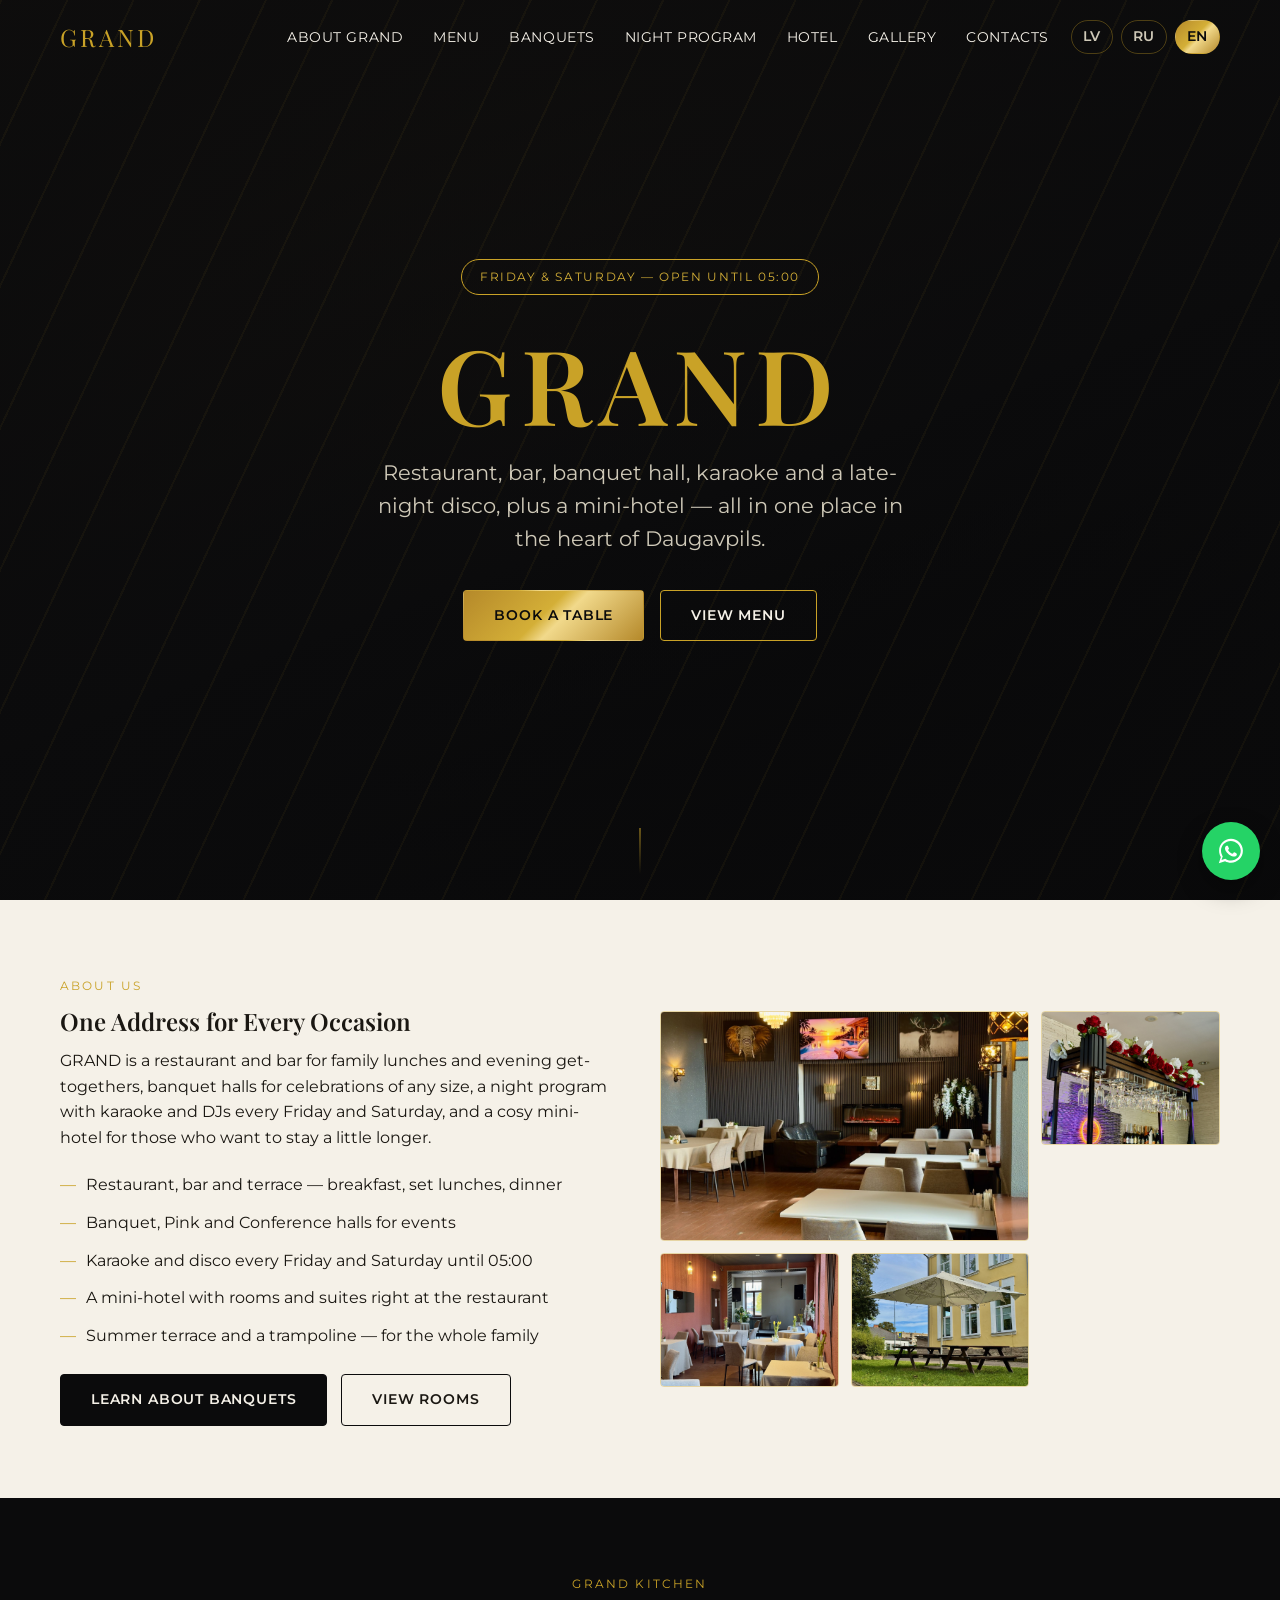
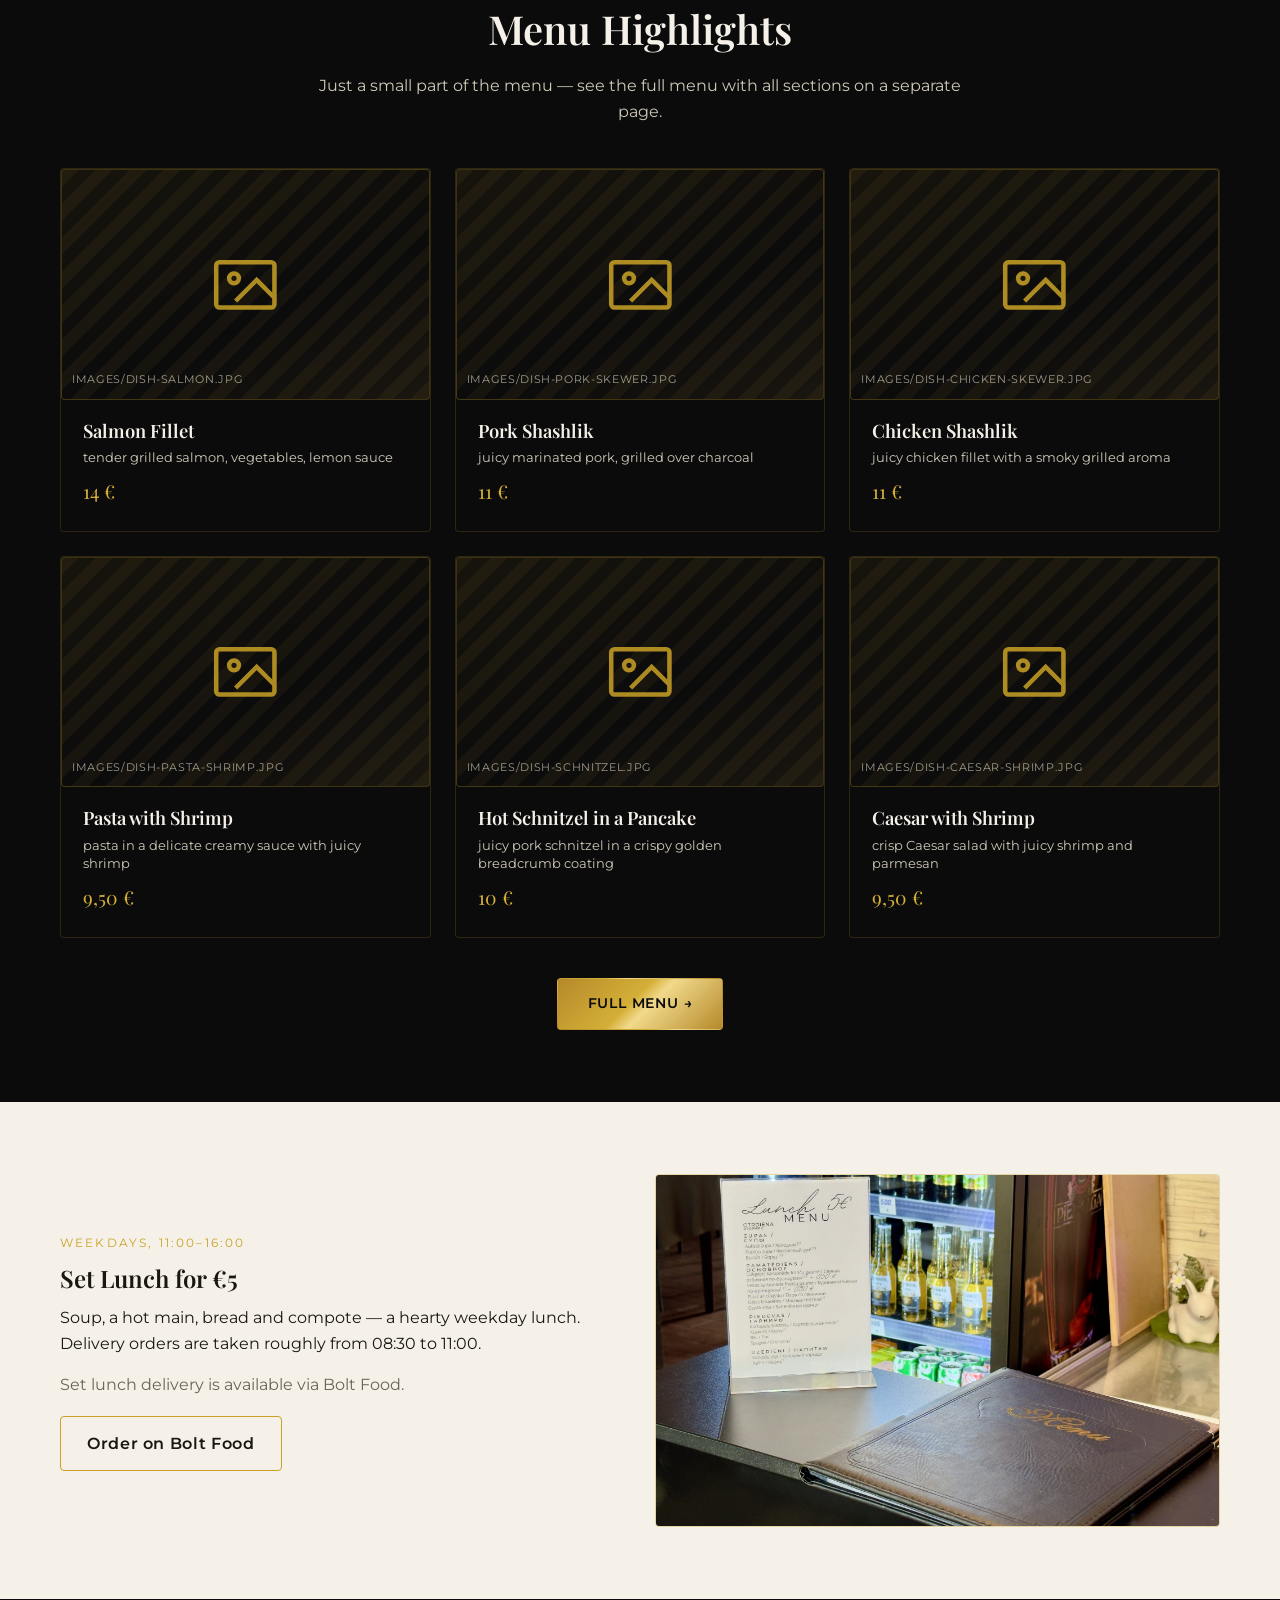
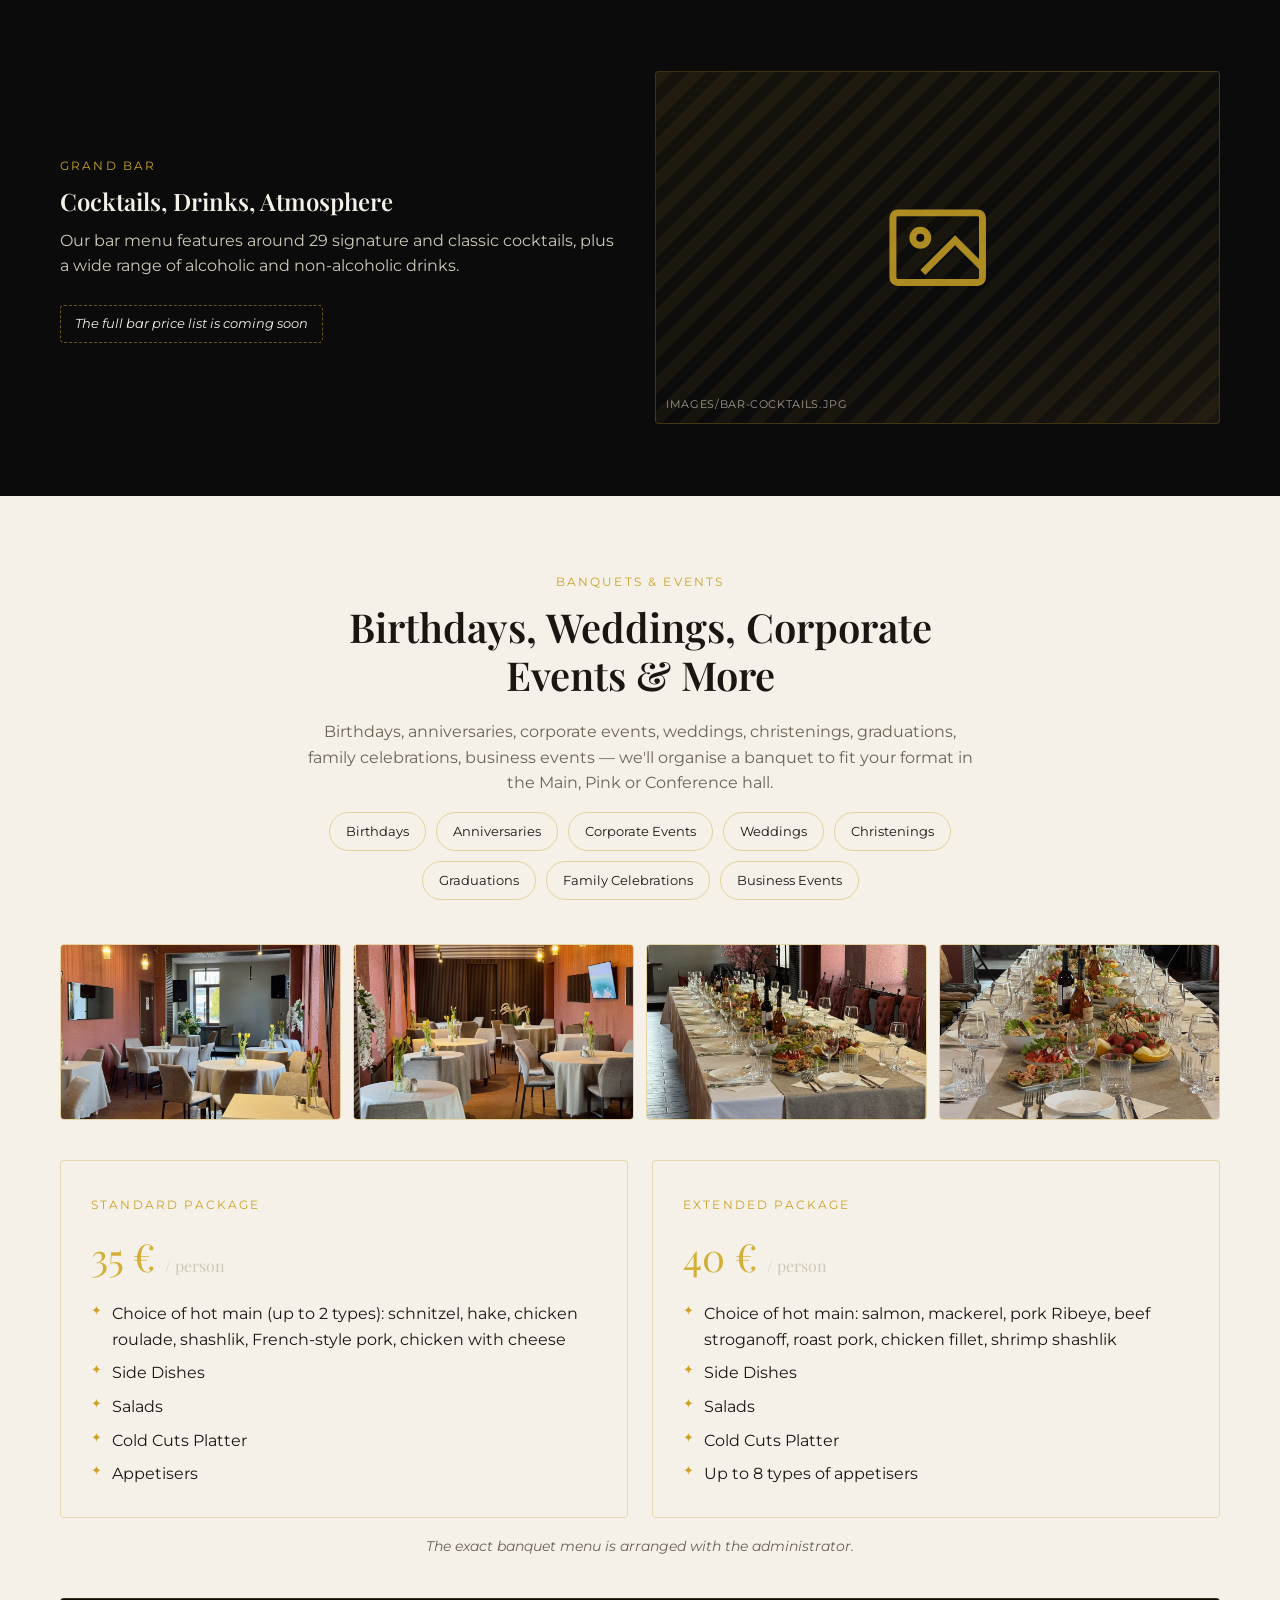
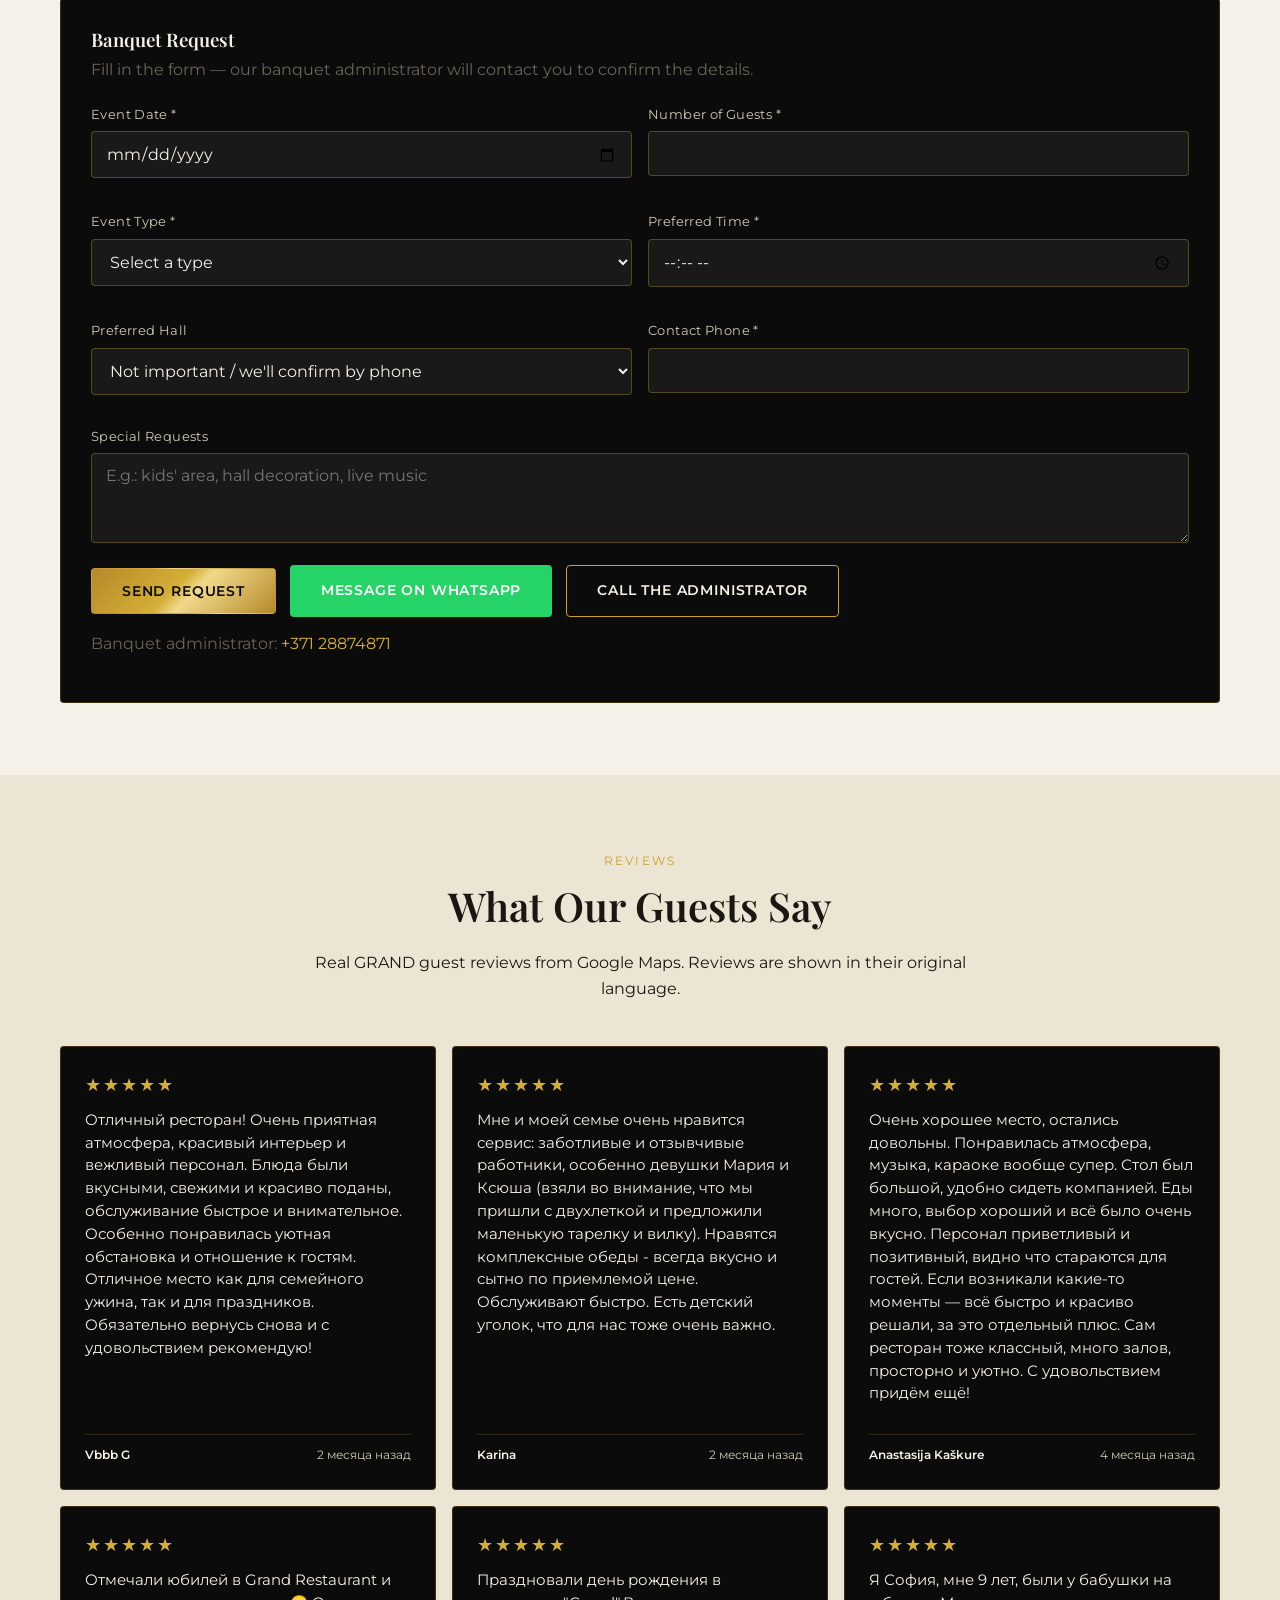
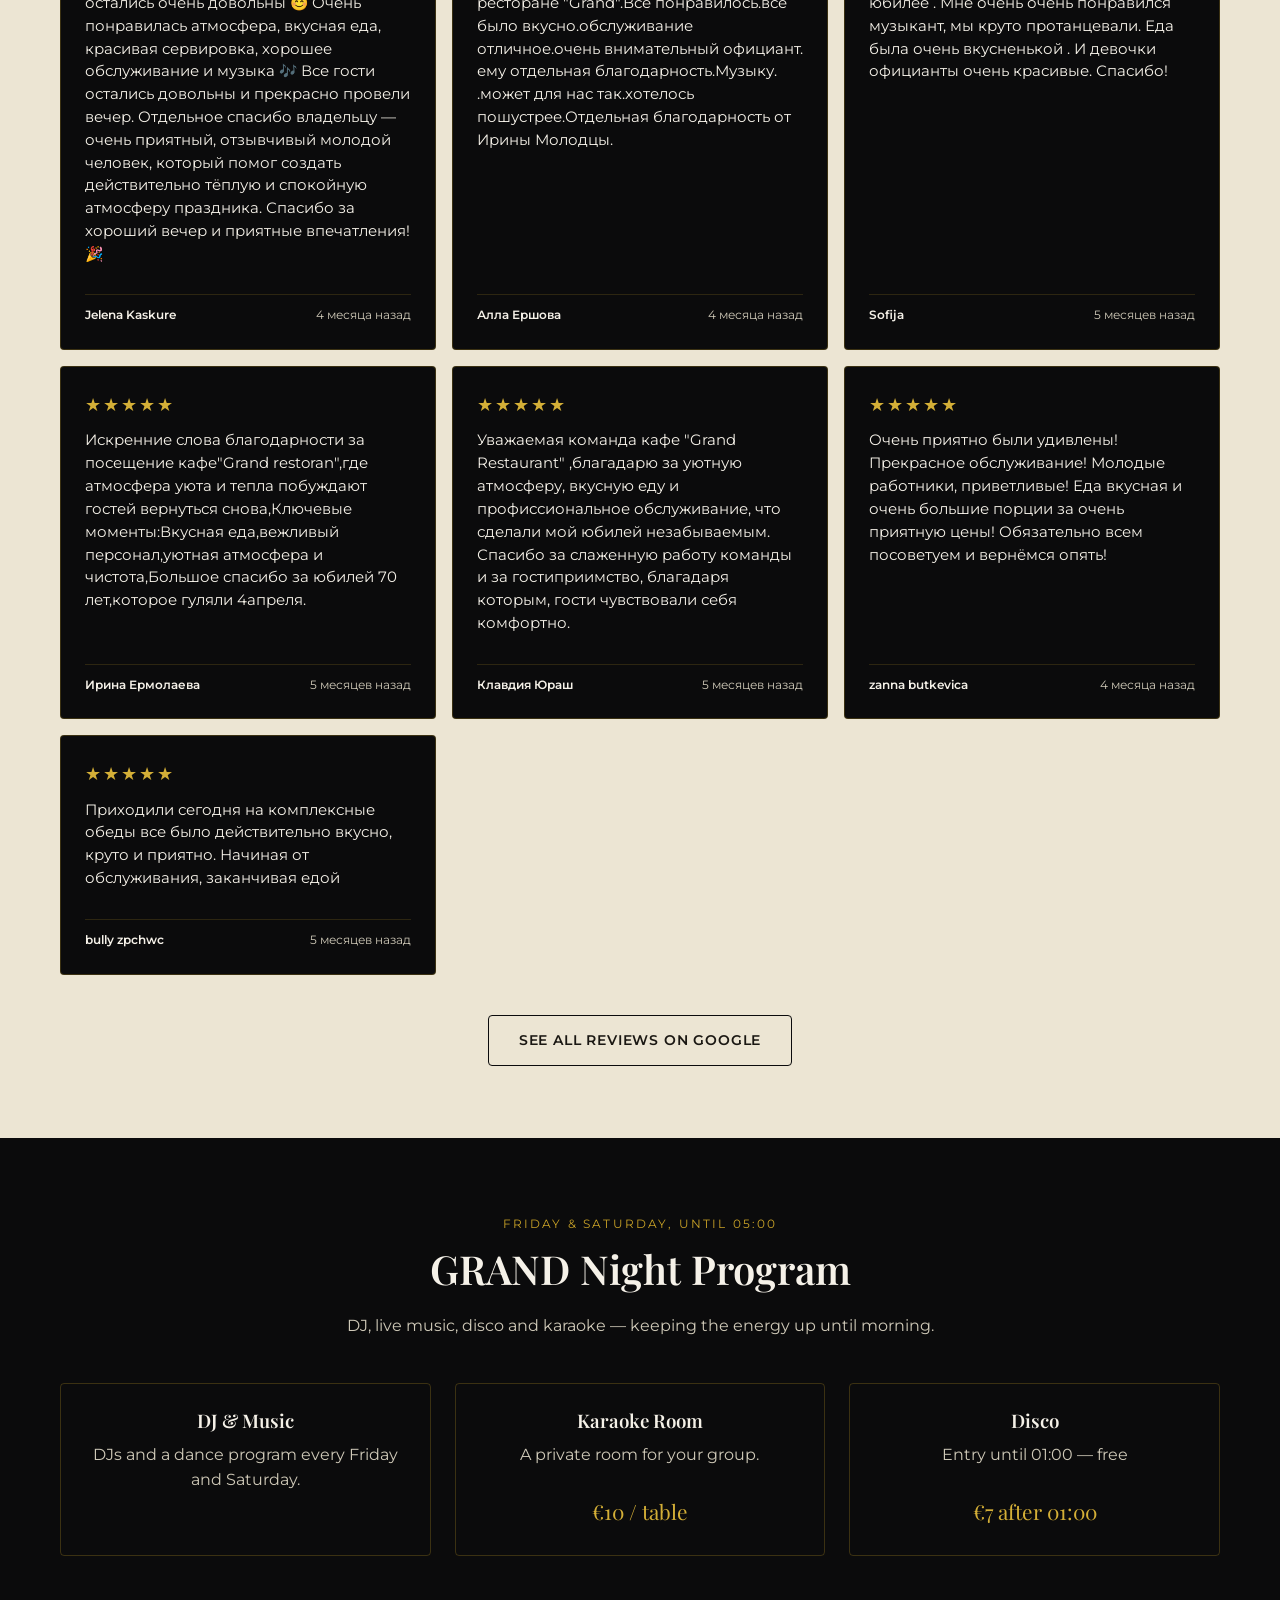
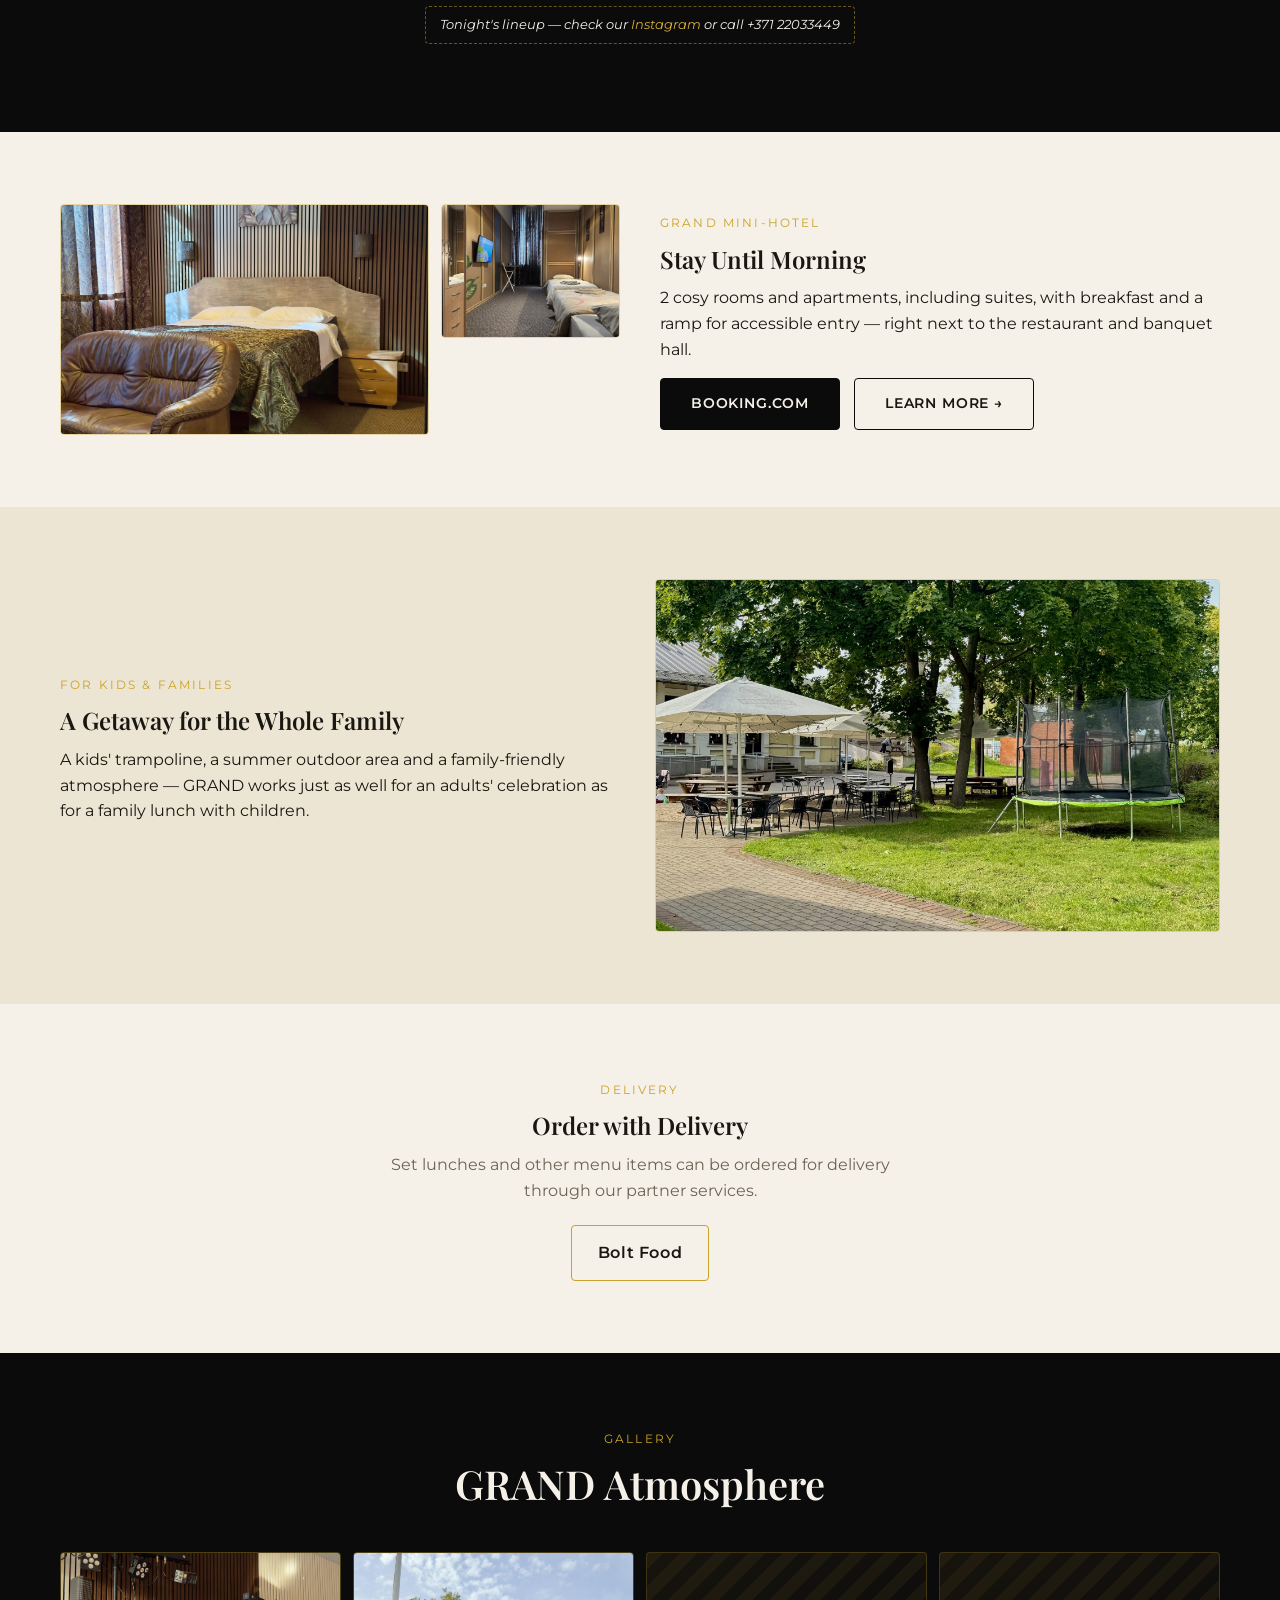
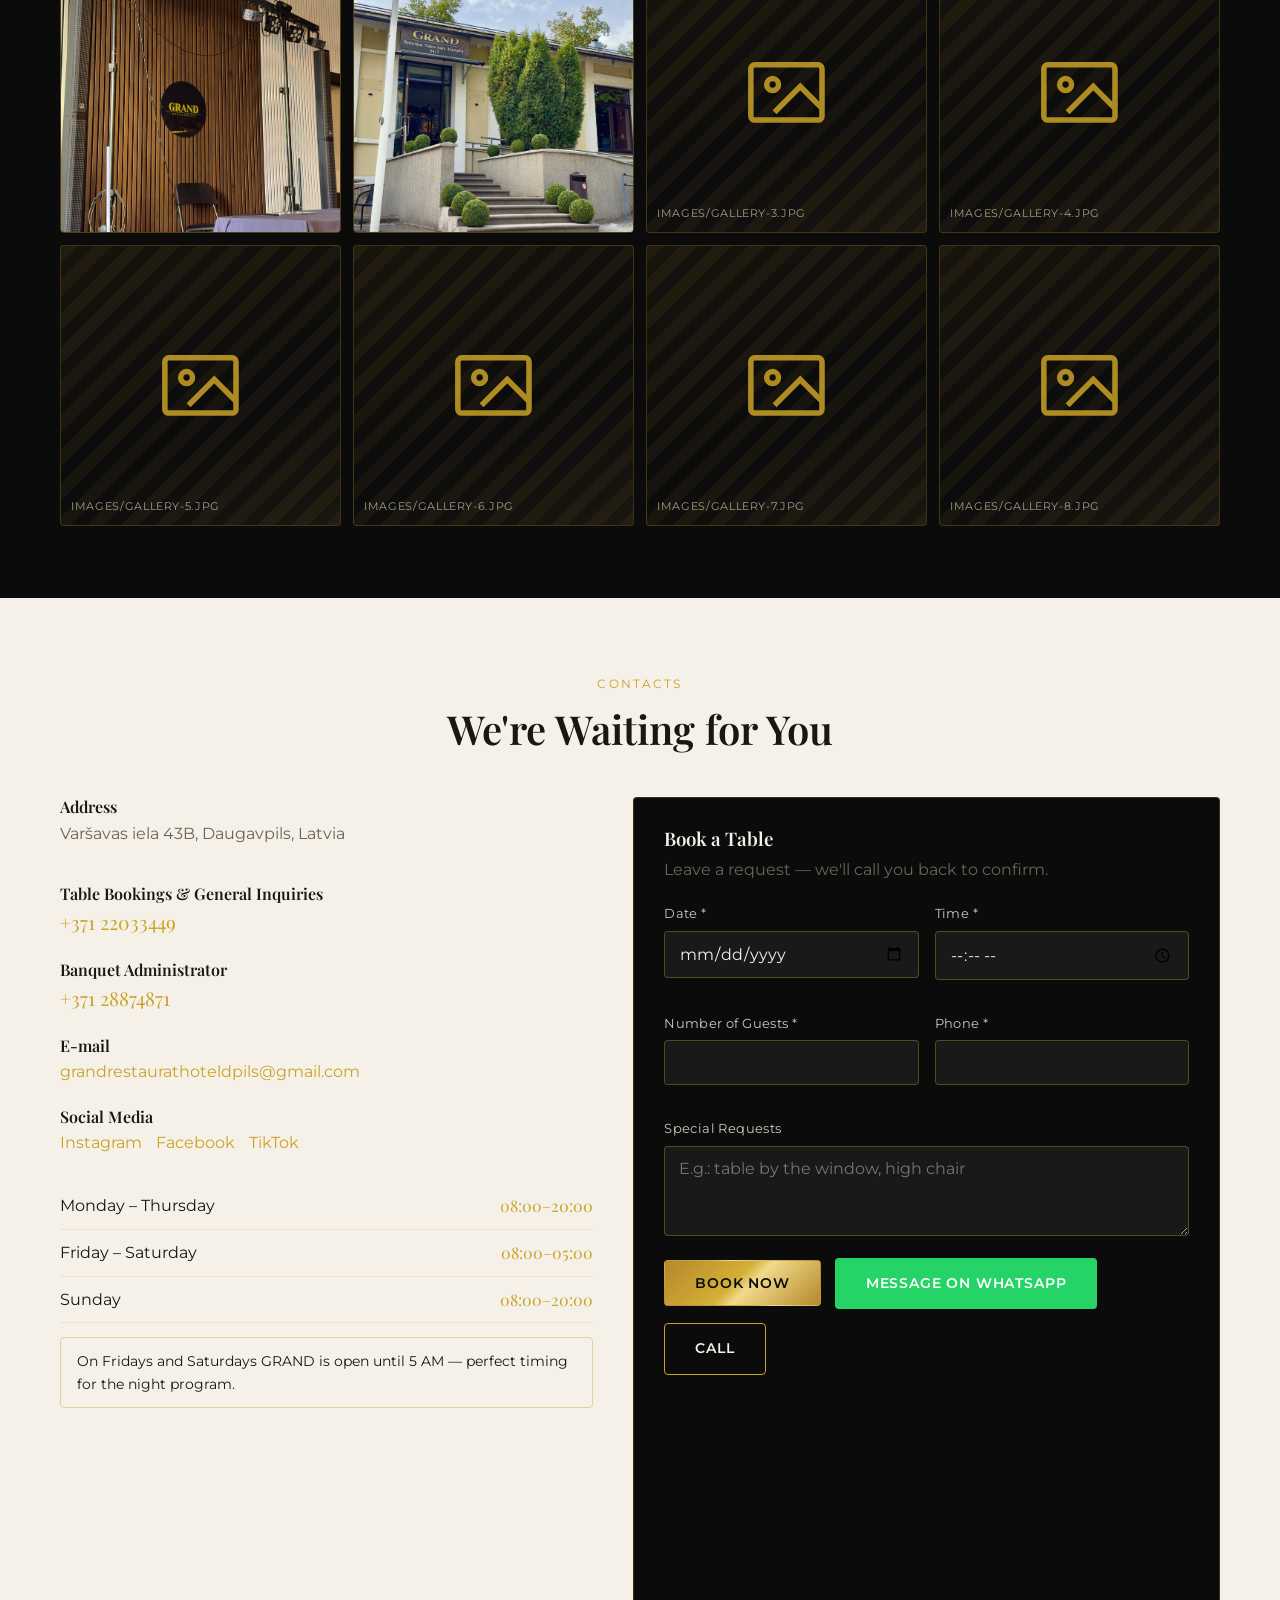
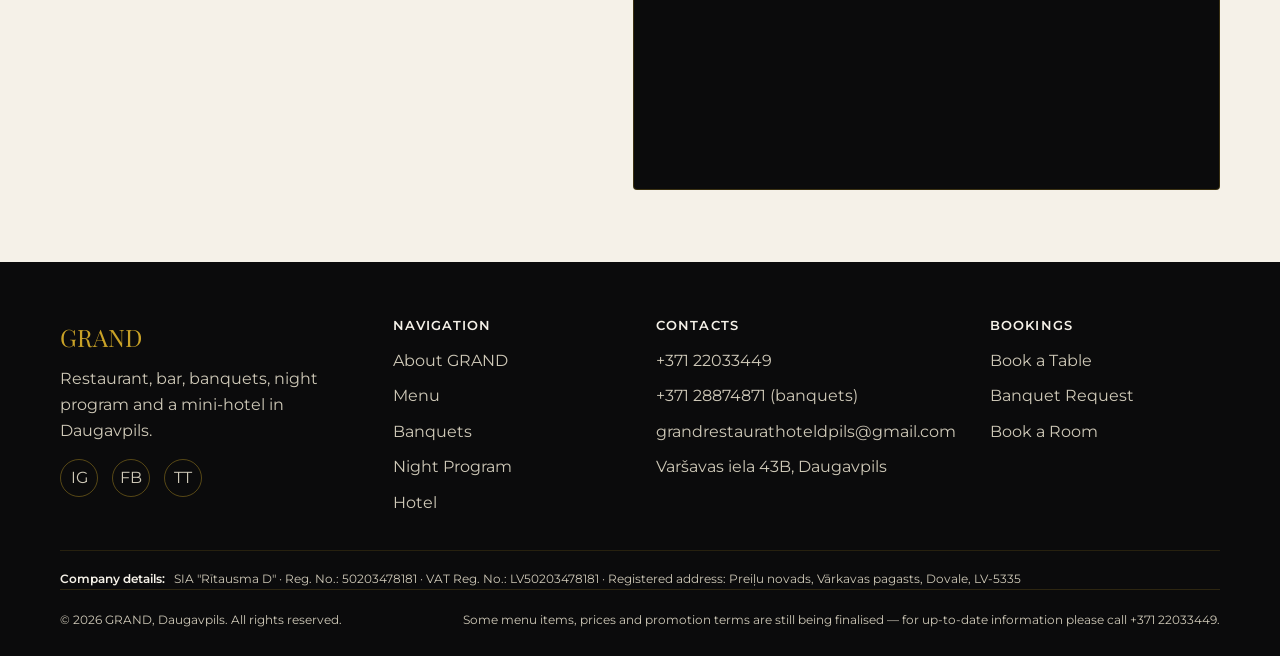
==== commit e6aaffa3: "Add real photos for the terrace and kids area Replace the terrace-1.jpg placeholder in the homepage " ====
--- a/en/index.html
+++ b/en/index.html
@@ -93,10 +93,7 @@
           <div class="ph ph-wide ph-photo"><img src="/images/restaurant-hall-1.jpg" alt="GRAND restaurant main hall" loading="lazy"></div>
           <div class="ph ph-photo"><img src="/images/bar-1.jpg" alt="GRAND bar" loading="lazy"></div>
           <div class="ph ph-photo"><img src="/images/banquet-hall.jpg" alt="GRAND pink hall for banquets" loading="lazy"></div>
-          <div class="ph">
-            <svg viewBox="0 0 24 24" fill="none" stroke="currentColor" stroke-width="1.4"><rect x="3" y="5" width="18" height="14" rx="1"/><circle cx="8.5" cy="10" r="1.5"/><path d="M21 16l-5.5-5.5L9 17"/></svg>
-            <span class="ph-label">images/terrace-1.jpg</span>
-          </div>
+          <div class="ph ph-photo"><img src="/images/terrace-1.jpg" alt="GRAND terrace" loading="lazy"></div>
         </div>
       </div>
     </div>
@@ -393,10 +390,7 @@
           <h2>A Getaway for the Whole Family</h2>
           <p class="muted">A kids' trampoline, a summer outdoor area and a family-friendly atmosphere — GRAND works just as well for an adults' celebration as for a family lunch with children.</p>
         </div>
-        <div class="ph ph-wide reveal">
-          <svg viewBox="0 0 24 24" fill="none" stroke="currentColor" stroke-width="1.4"><rect x="3" y="5" width="18" height="14" rx="1"/><circle cx="8.5" cy="10" r="1.5"/><path d="M21 16l-5.5-5.5L9 17"/></svg>
-          <span class="ph-label">images/kids-area.jpg</span>
-        </div>
+        <div class="ph ph-wide ph-photo reveal"><img src="/images/kids-area.jpg" alt="GRAND summer terrace with trampoline" loading="lazy"></div>
       </div>
     </div>
   </section>
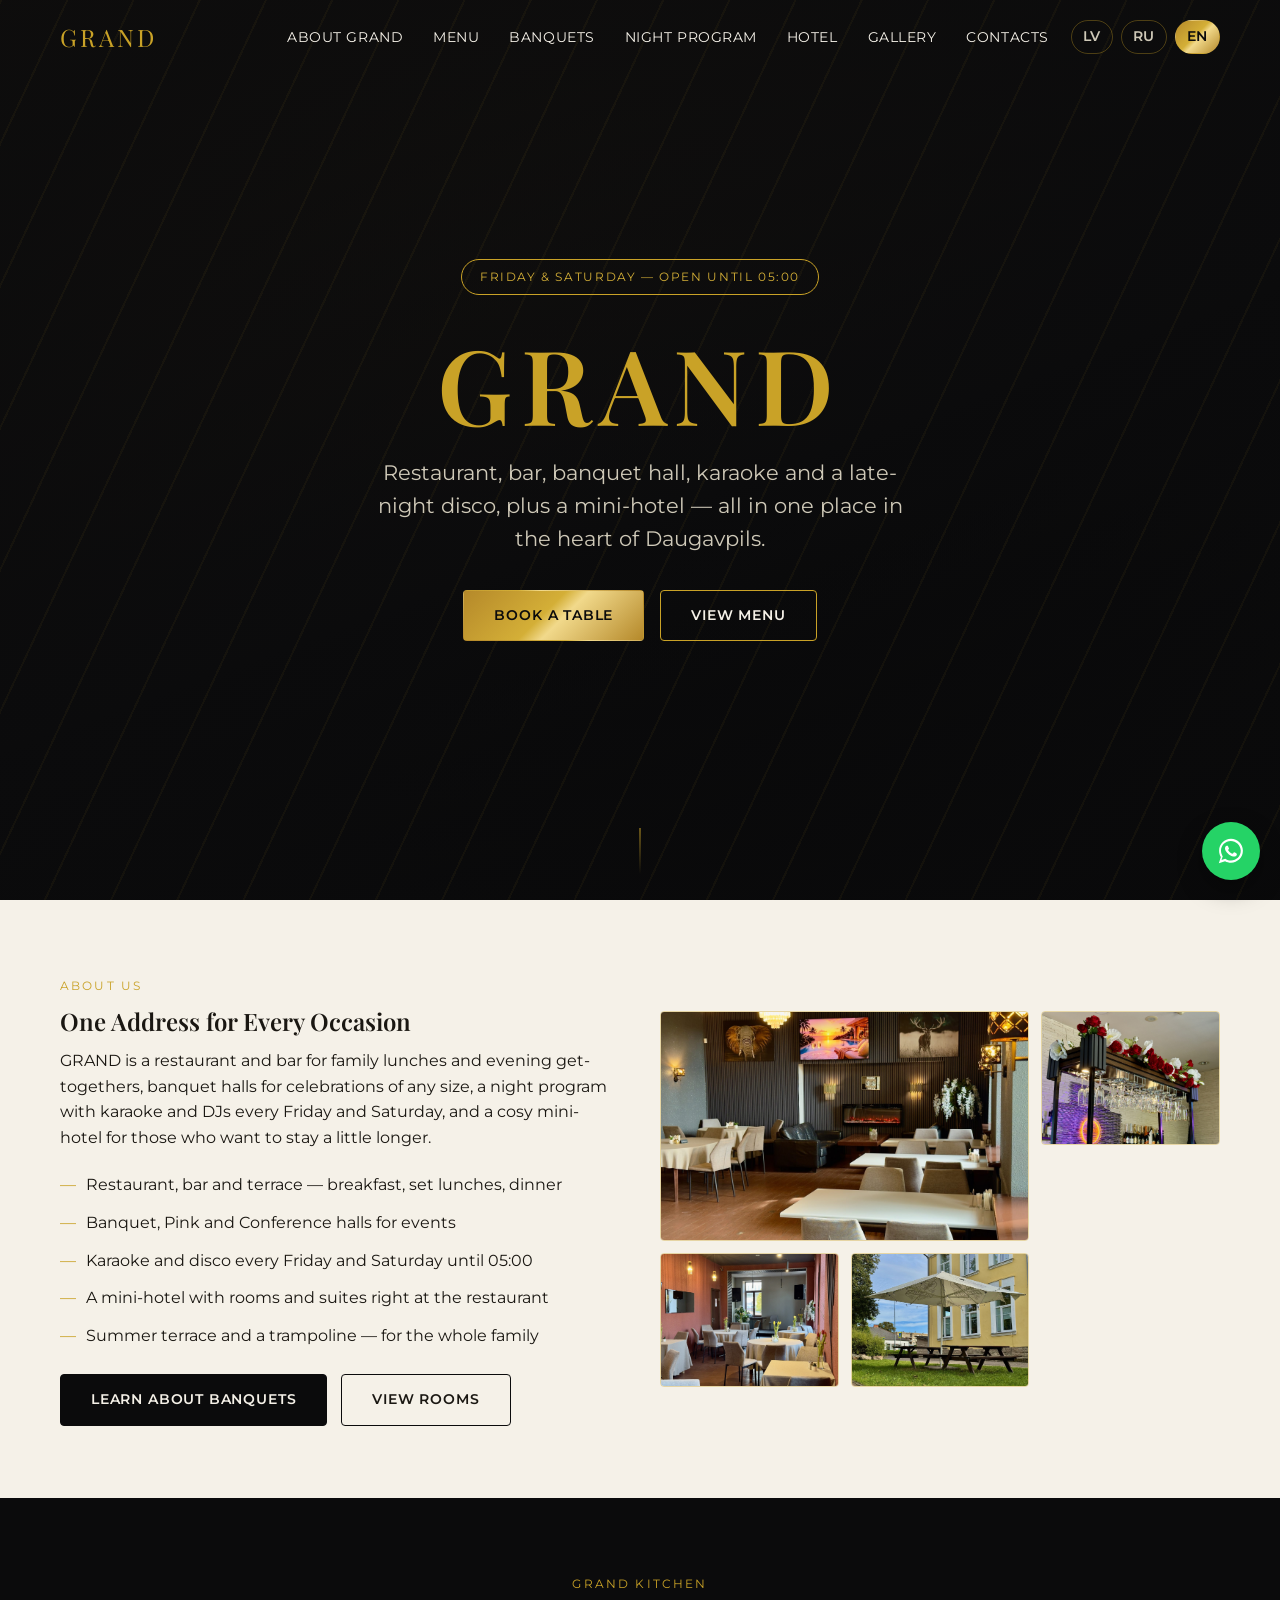
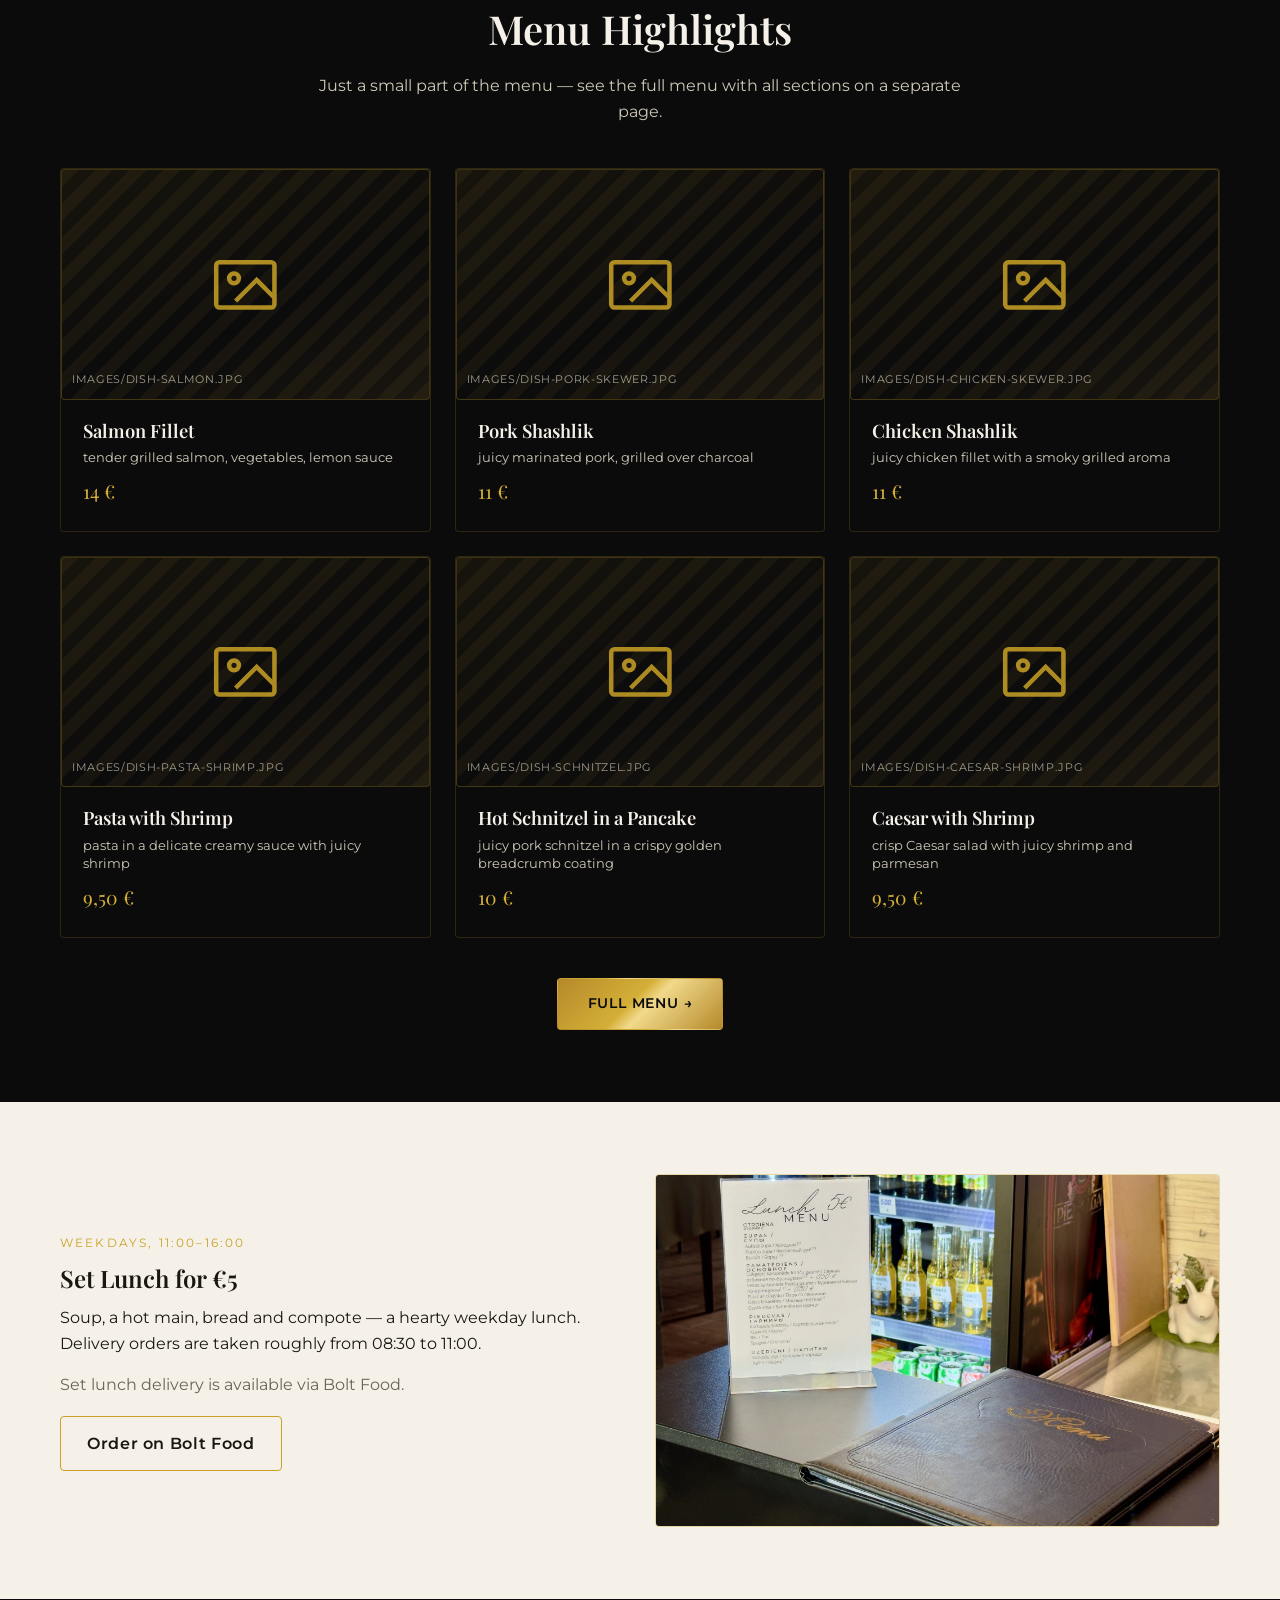
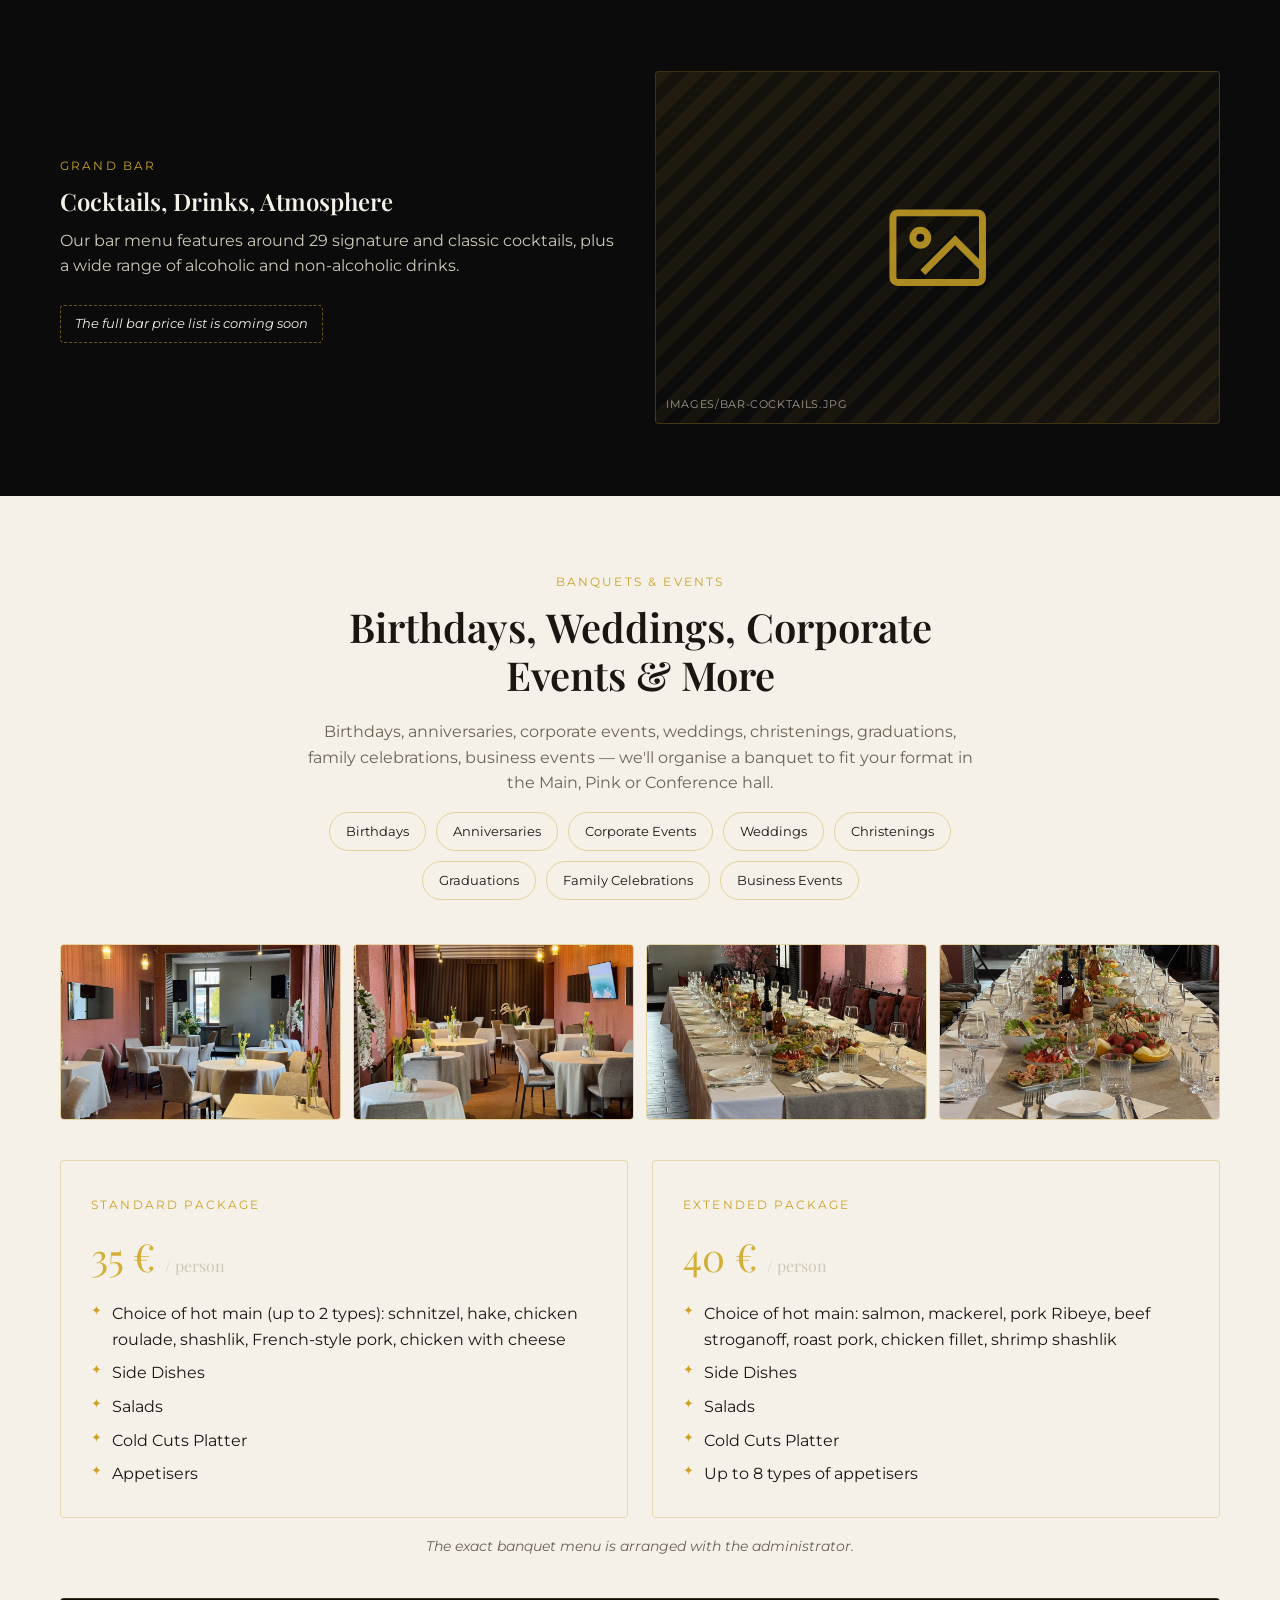
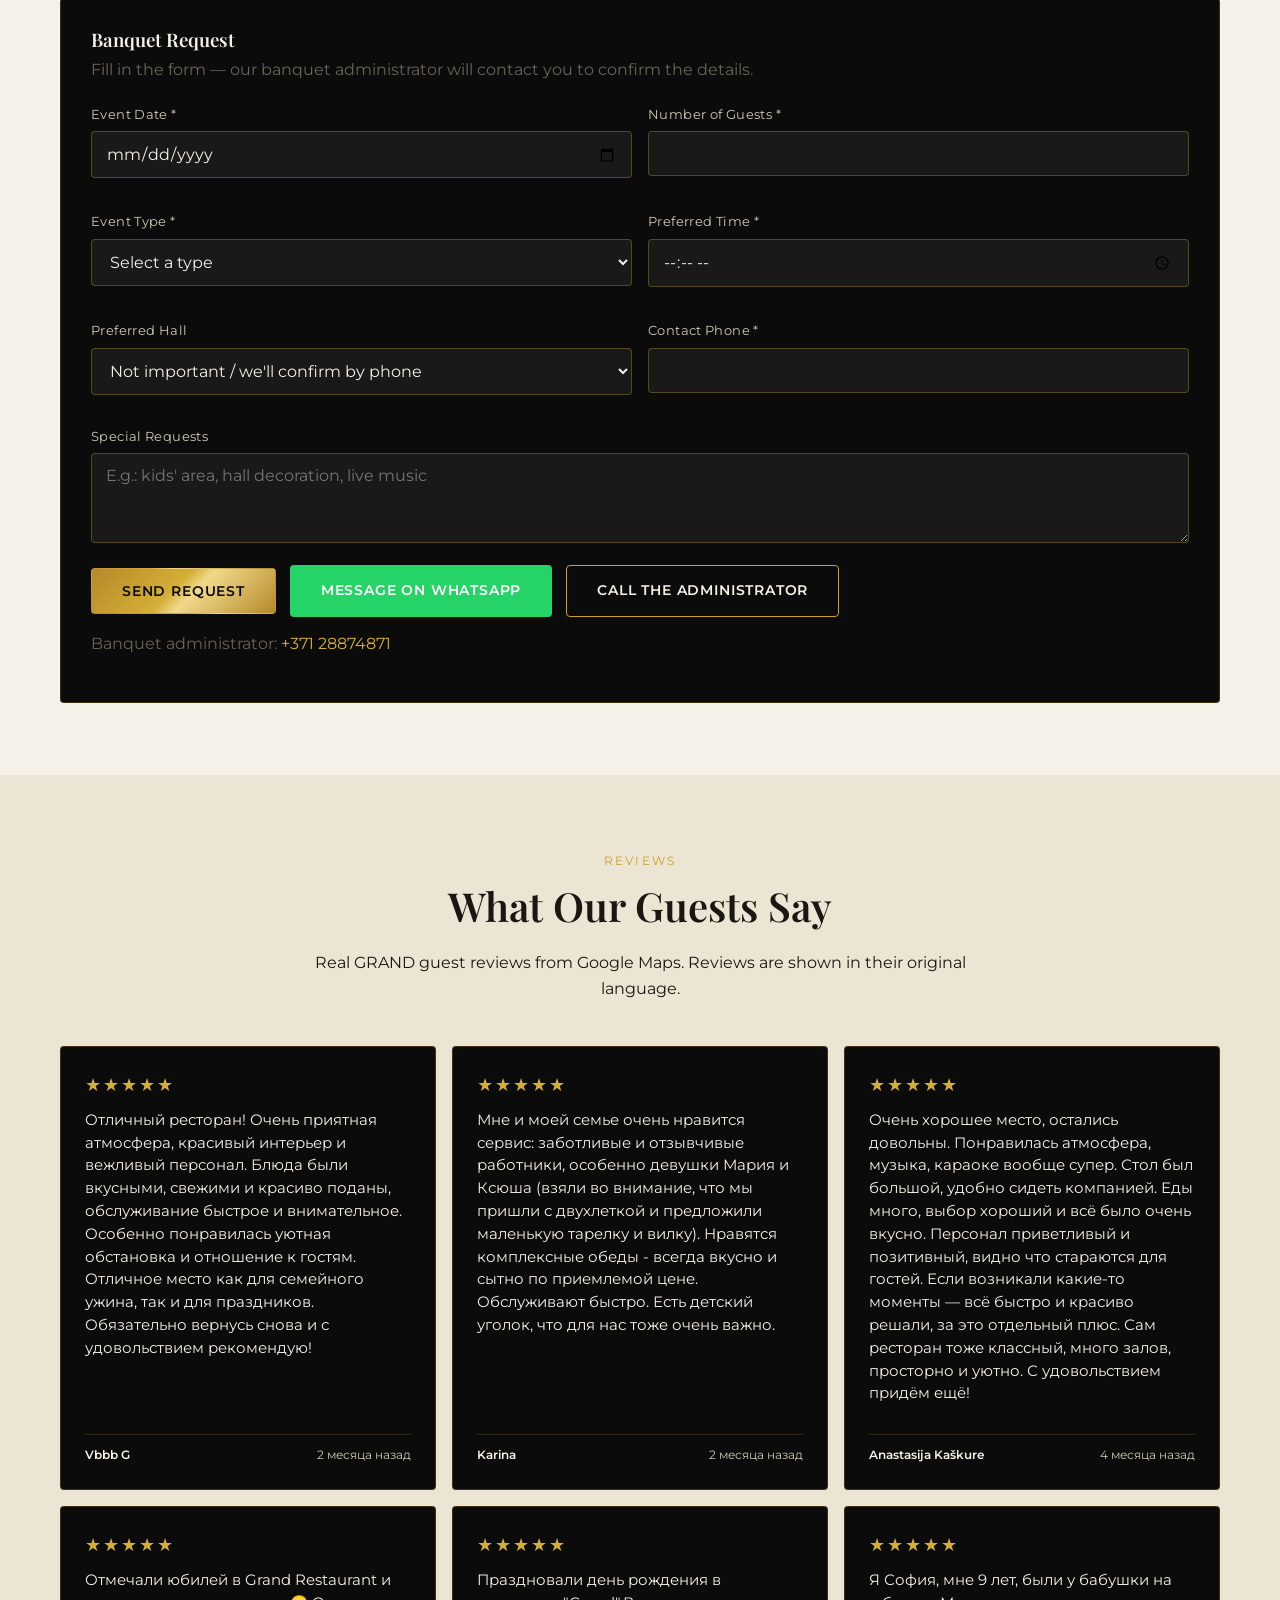
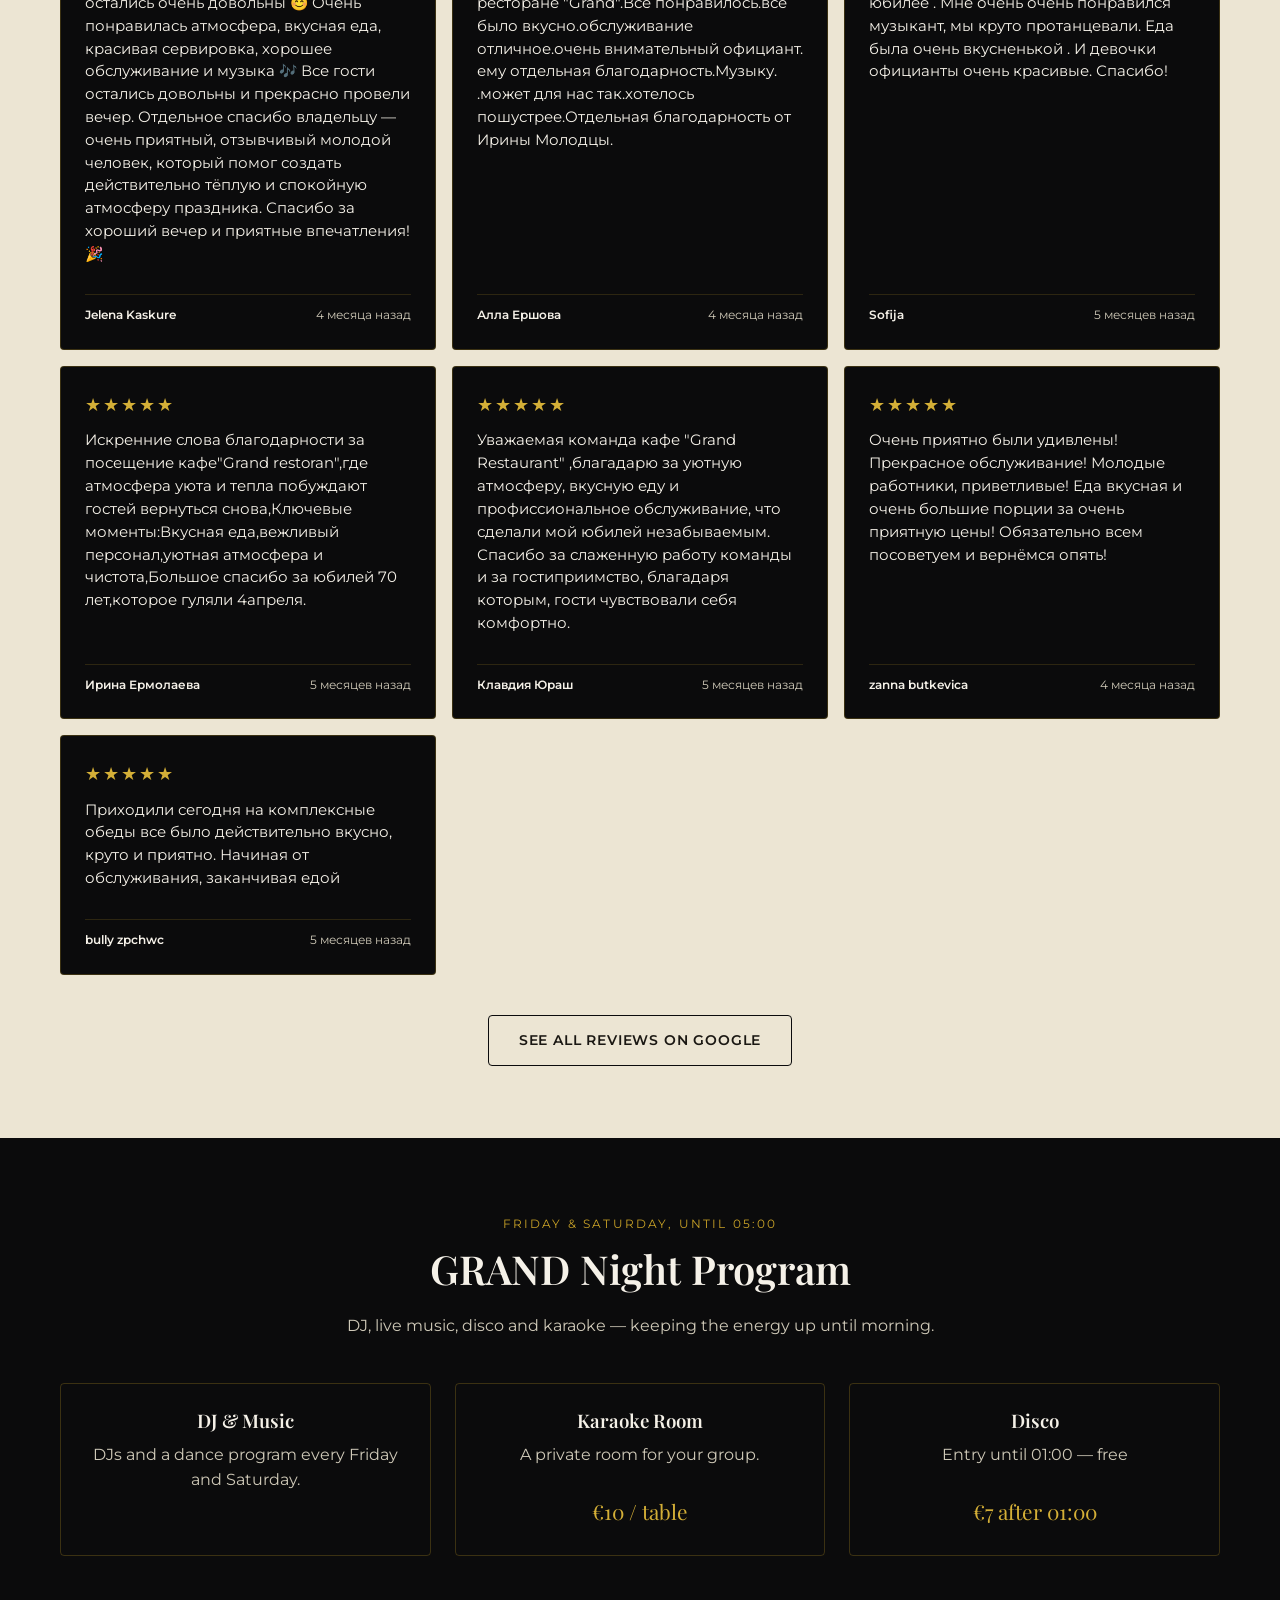
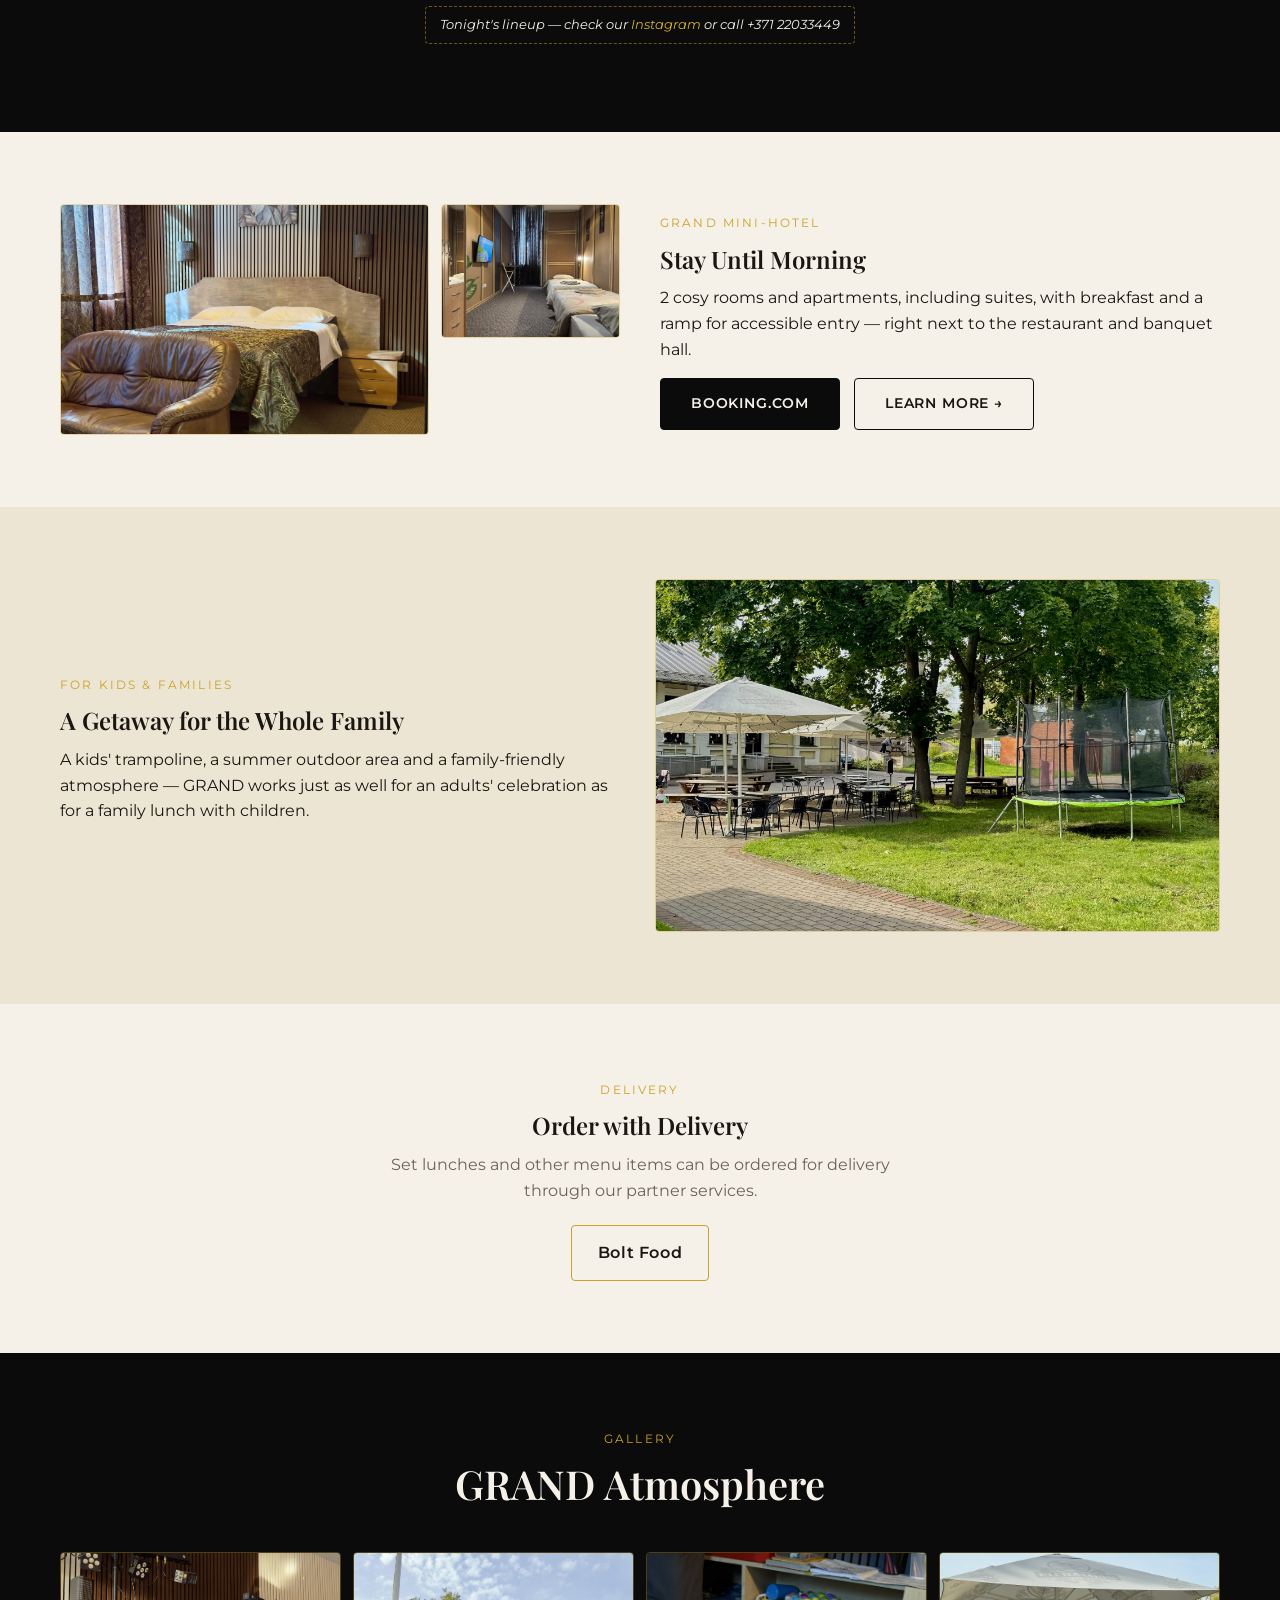
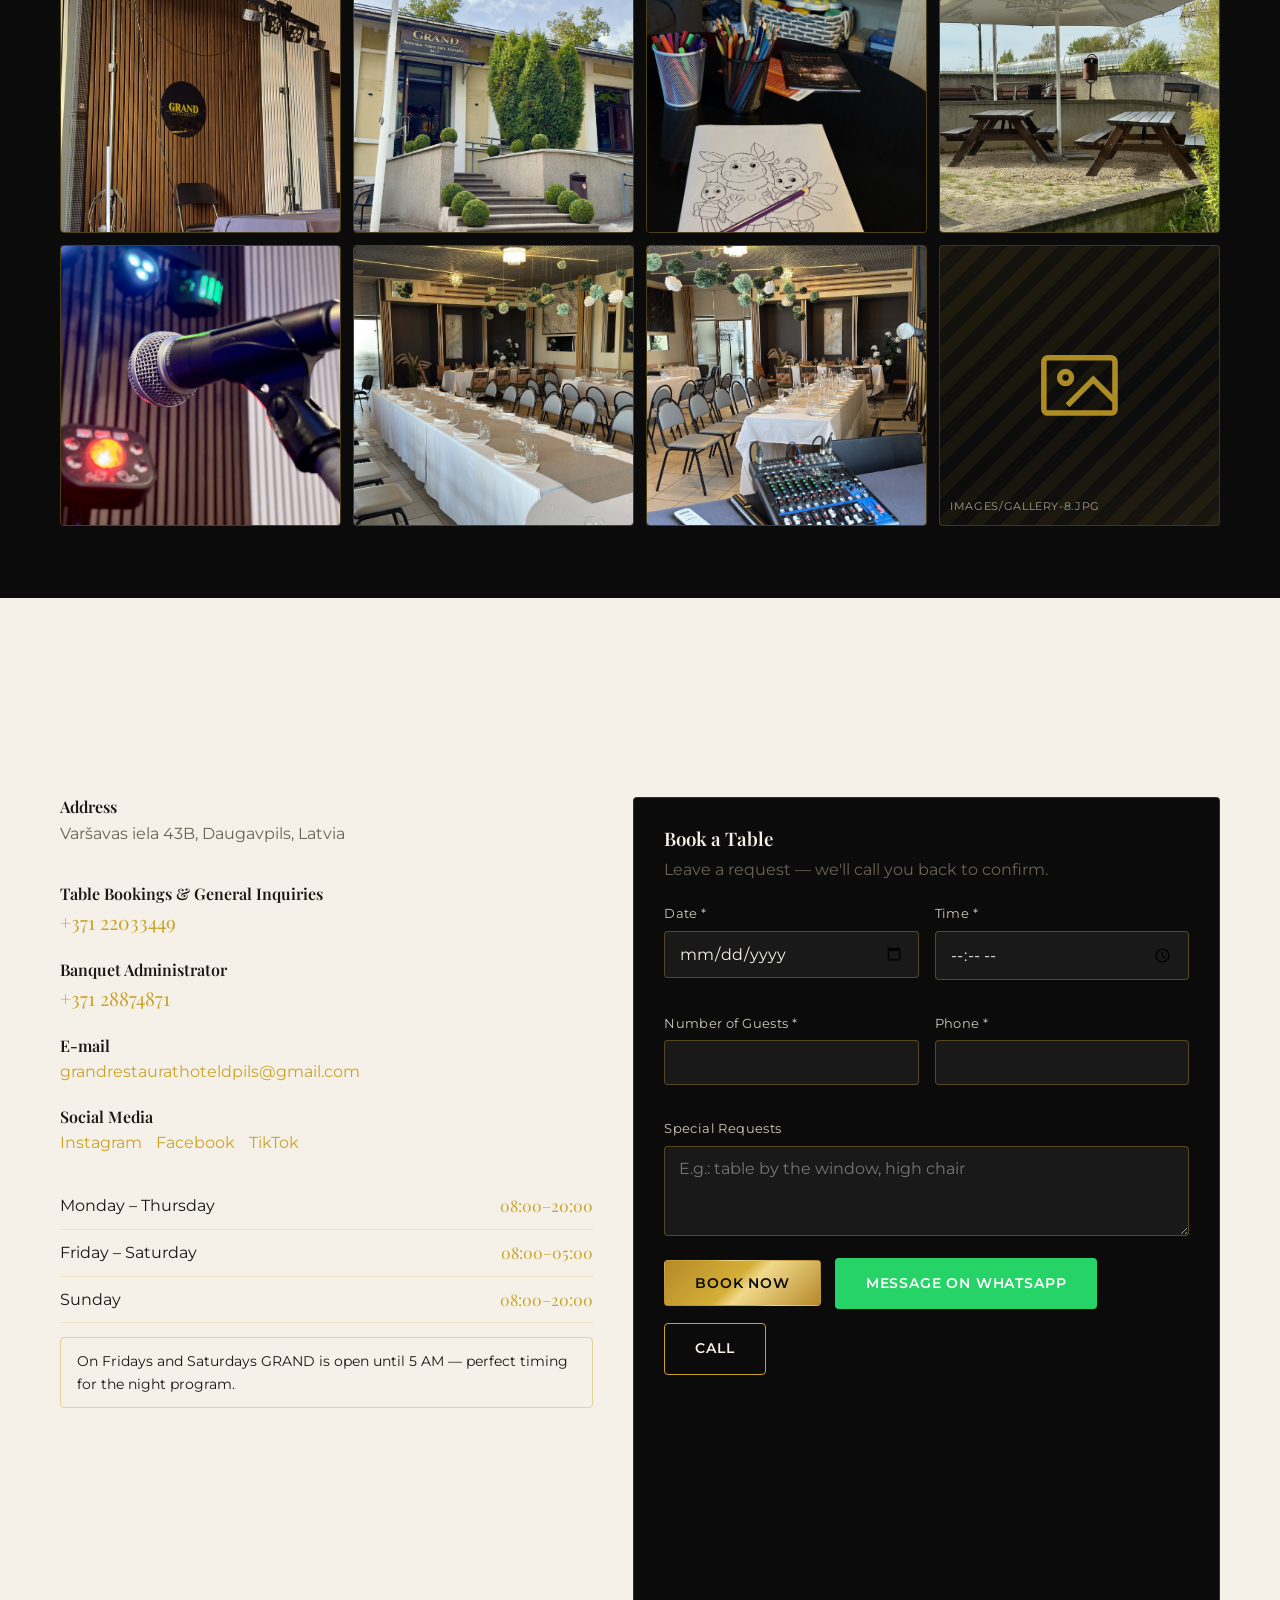
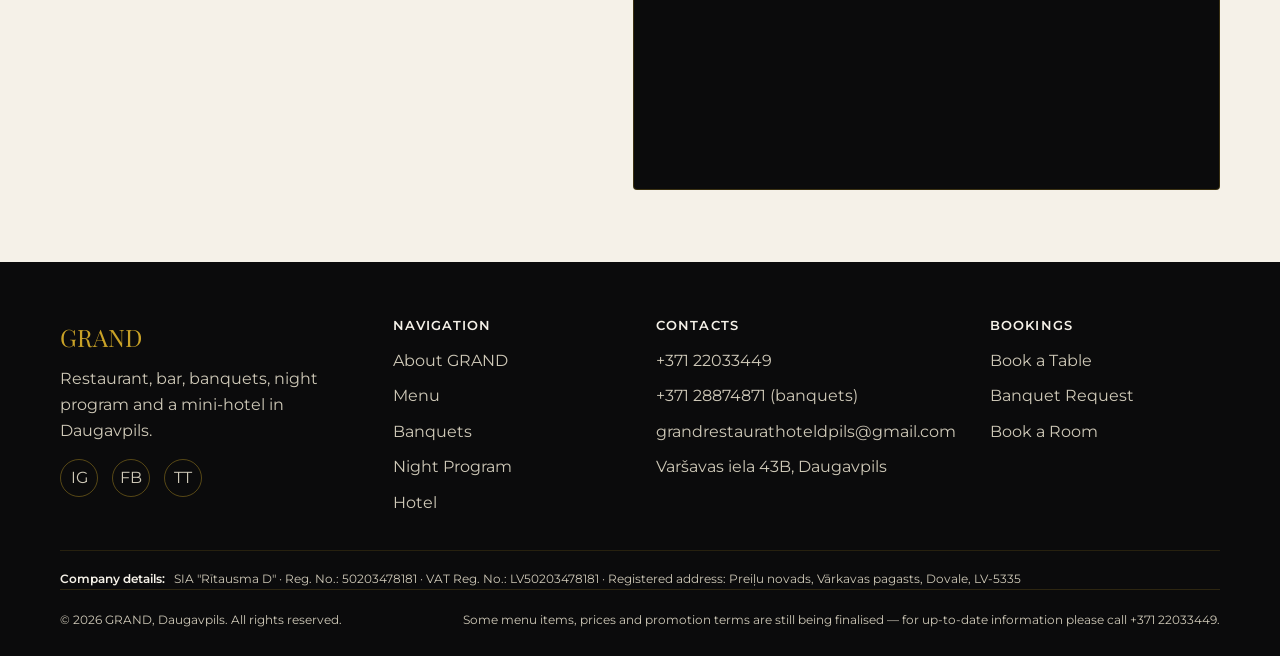
==== commit 188e505c: "Fill 5 more atmosphere gallery slots Replace gallery-3 through gallery-7 placeholders (LV/RU/EN) wit" ====
--- a/en/index.html
+++ b/en/index.html
@@ -417,11 +417,11 @@
       <div class="gallery-grid reveal">
         <div class="ph ph-square ph-photo"><img src="/images/gallery-1.jpg" alt="GRAND night program and stage" loading="lazy"></div>
         <div class="ph ph-square ph-photo"><img src="/images/gallery-2.jpg" alt="GRAND entrance" loading="lazy"></div>
-        <div class="ph ph-square"><svg viewBox="0 0 24 24" fill="none" stroke="currentColor" stroke-width="1.4"><rect x="3" y="5" width="18" height="14" rx="1"/><circle cx="8.5" cy="10" r="1.5"/><path d="M21 16l-5.5-5.5L9 17"/></svg><span class="ph-label">images/gallery-3.jpg</span></div>
-        <div class="ph ph-square"><svg viewBox="0 0 24 24" fill="none" stroke="currentColor" stroke-width="1.4"><rect x="3" y="5" width="18" height="14" rx="1"/><circle cx="8.5" cy="10" r="1.5"/><path d="M21 16l-5.5-5.5L9 17"/></svg><span class="ph-label">images/gallery-4.jpg</span></div>
-        <div class="ph ph-square"><svg viewBox="0 0 24 24" fill="none" stroke="currentColor" stroke-width="1.4"><rect x="3" y="5" width="18" height="14" rx="1"/><circle cx="8.5" cy="10" r="1.5"/><path d="M21 16l-5.5-5.5L9 17"/></svg><span class="ph-label">images/gallery-5.jpg</span></div>
-        <div class="ph ph-square"><svg viewBox="0 0 24 24" fill="none" stroke="currentColor" stroke-width="1.4"><rect x="3" y="5" width="18" height="14" rx="1"/><circle cx="8.5" cy="10" r="1.5"/><path d="M21 16l-5.5-5.5L9 17"/></svg><span class="ph-label">images/gallery-6.jpg</span></div>
-        <div class="ph ph-square"><svg viewBox="0 0 24 24" fill="none" stroke="currentColor" stroke-width="1.4"><rect x="3" y="5" width="18" height="14" rx="1"/><circle cx="8.5" cy="10" r="1.5"/><path d="M21 16l-5.5-5.5L9 17"/></svg><span class="ph-label">images/gallery-7.jpg</span></div>
+        <div class="ph ph-square ph-photo"><img src="/images/gallery-3.jpg" alt="GRAND kids' corner" loading="lazy"></div>
+        <div class="ph ph-square ph-photo"><img src="/images/gallery-4.jpg" alt="GRAND outdoor terrace" loading="lazy"></div>
+        <div class="ph ph-square ph-photo"><img src="/images/gallery-5.jpg" alt="Karaoke microphone at GRAND" loading="lazy"></div>
+        <div class="ph ph-square ph-photo"><img src="/images/gallery-6.jpg" alt="GRAND conference hall" loading="lazy"></div>
+        <div class="ph ph-square ph-photo"><img src="/images/gallery-7.jpg" alt="GRAND conference hall with karaoke equipment" loading="lazy"></div>
         <div class="ph ph-square"><svg viewBox="0 0 24 24" fill="none" stroke="currentColor" stroke-width="1.4"><rect x="3" y="5" width="18" height="14" rx="1"/><circle cx="8.5" cy="10" r="1.5"/><path d="M21 16l-5.5-5.5L9 17"/></svg><span class="ph-label">images/gallery-8.jpg</span></div>
       </div>
     </div>
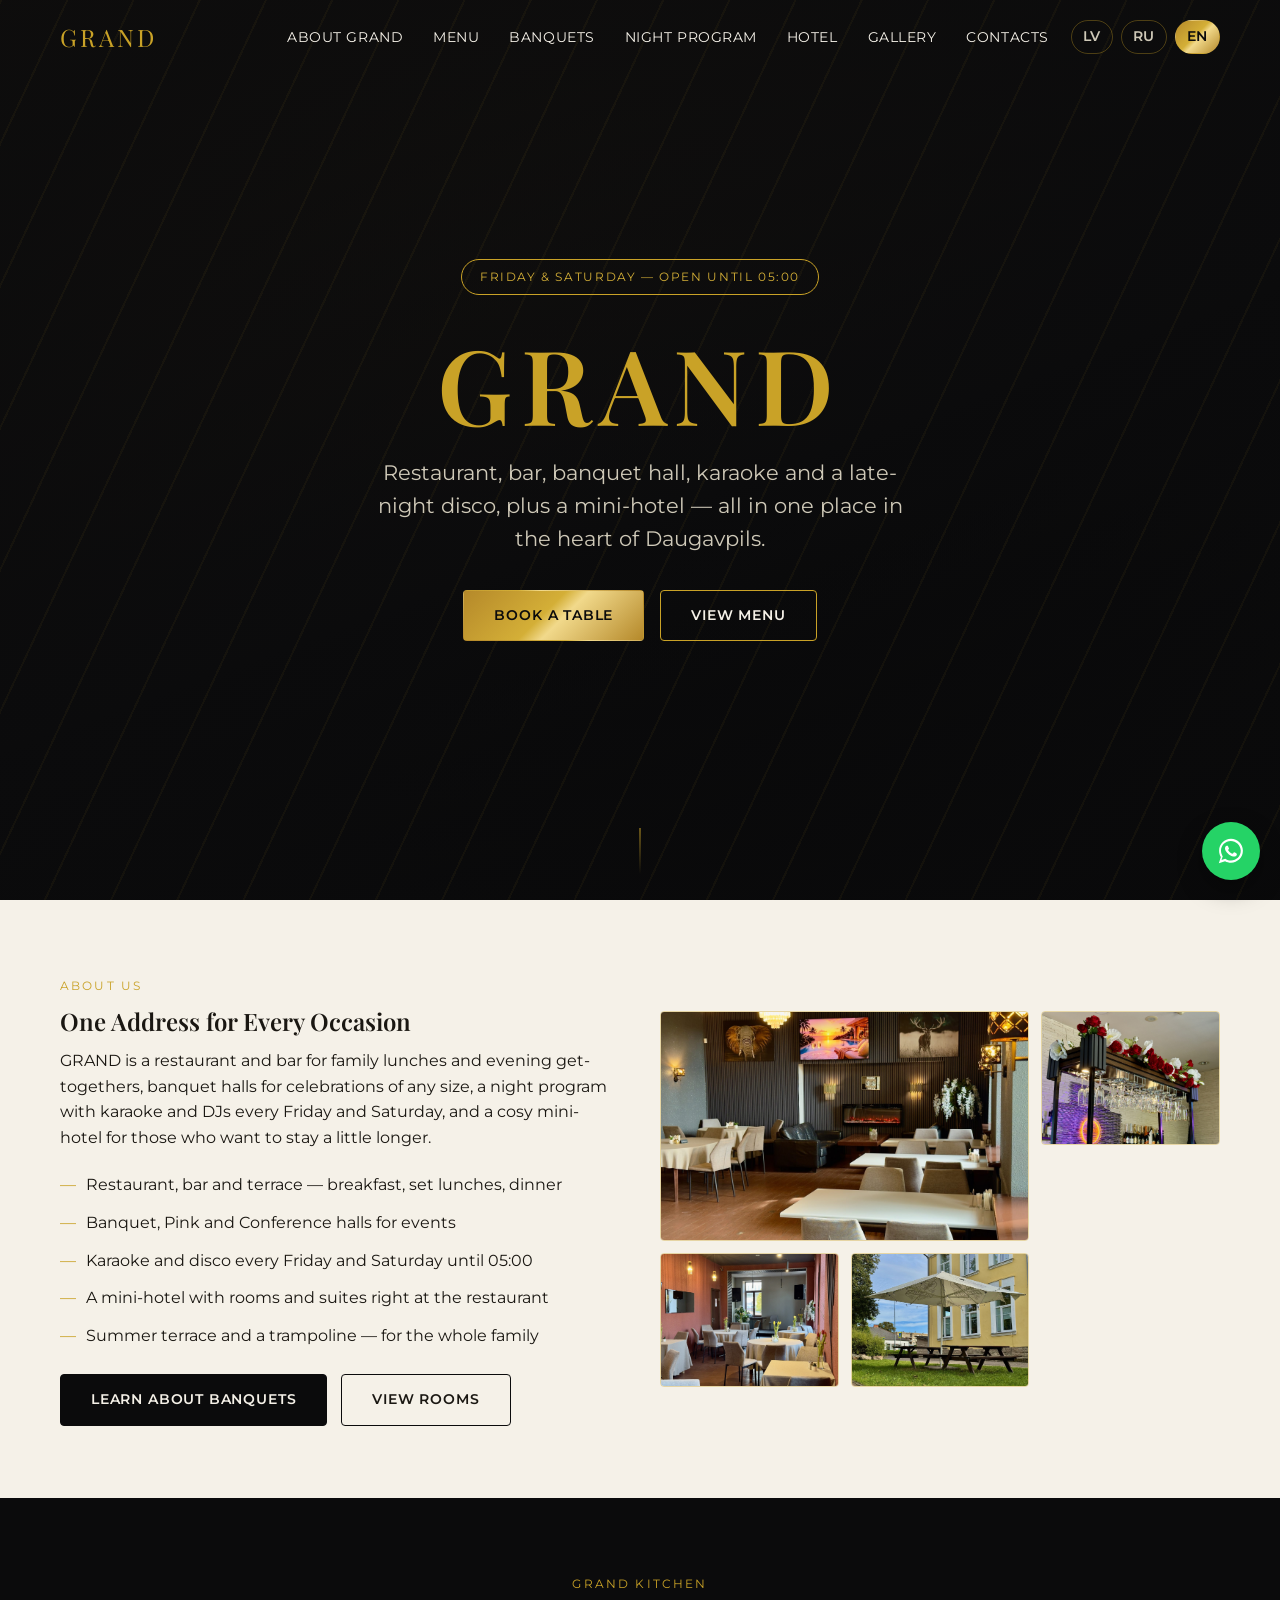
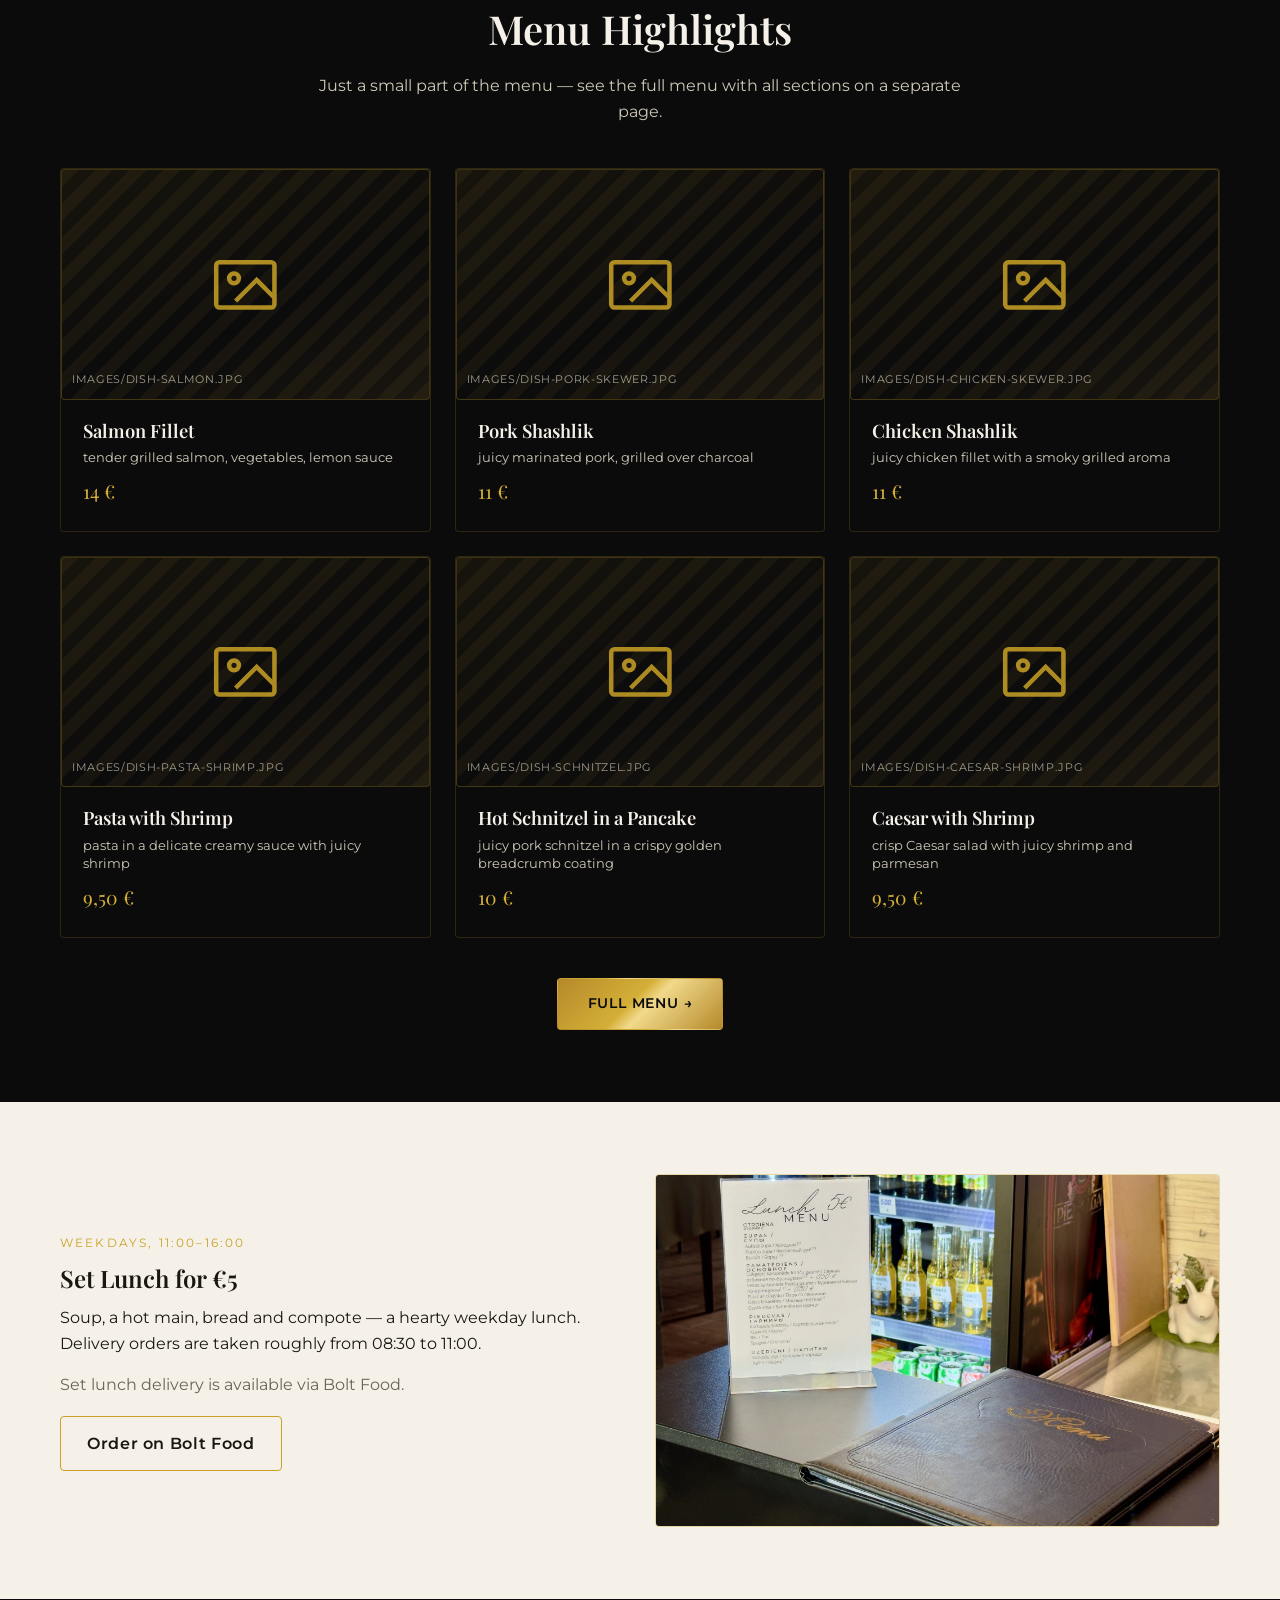
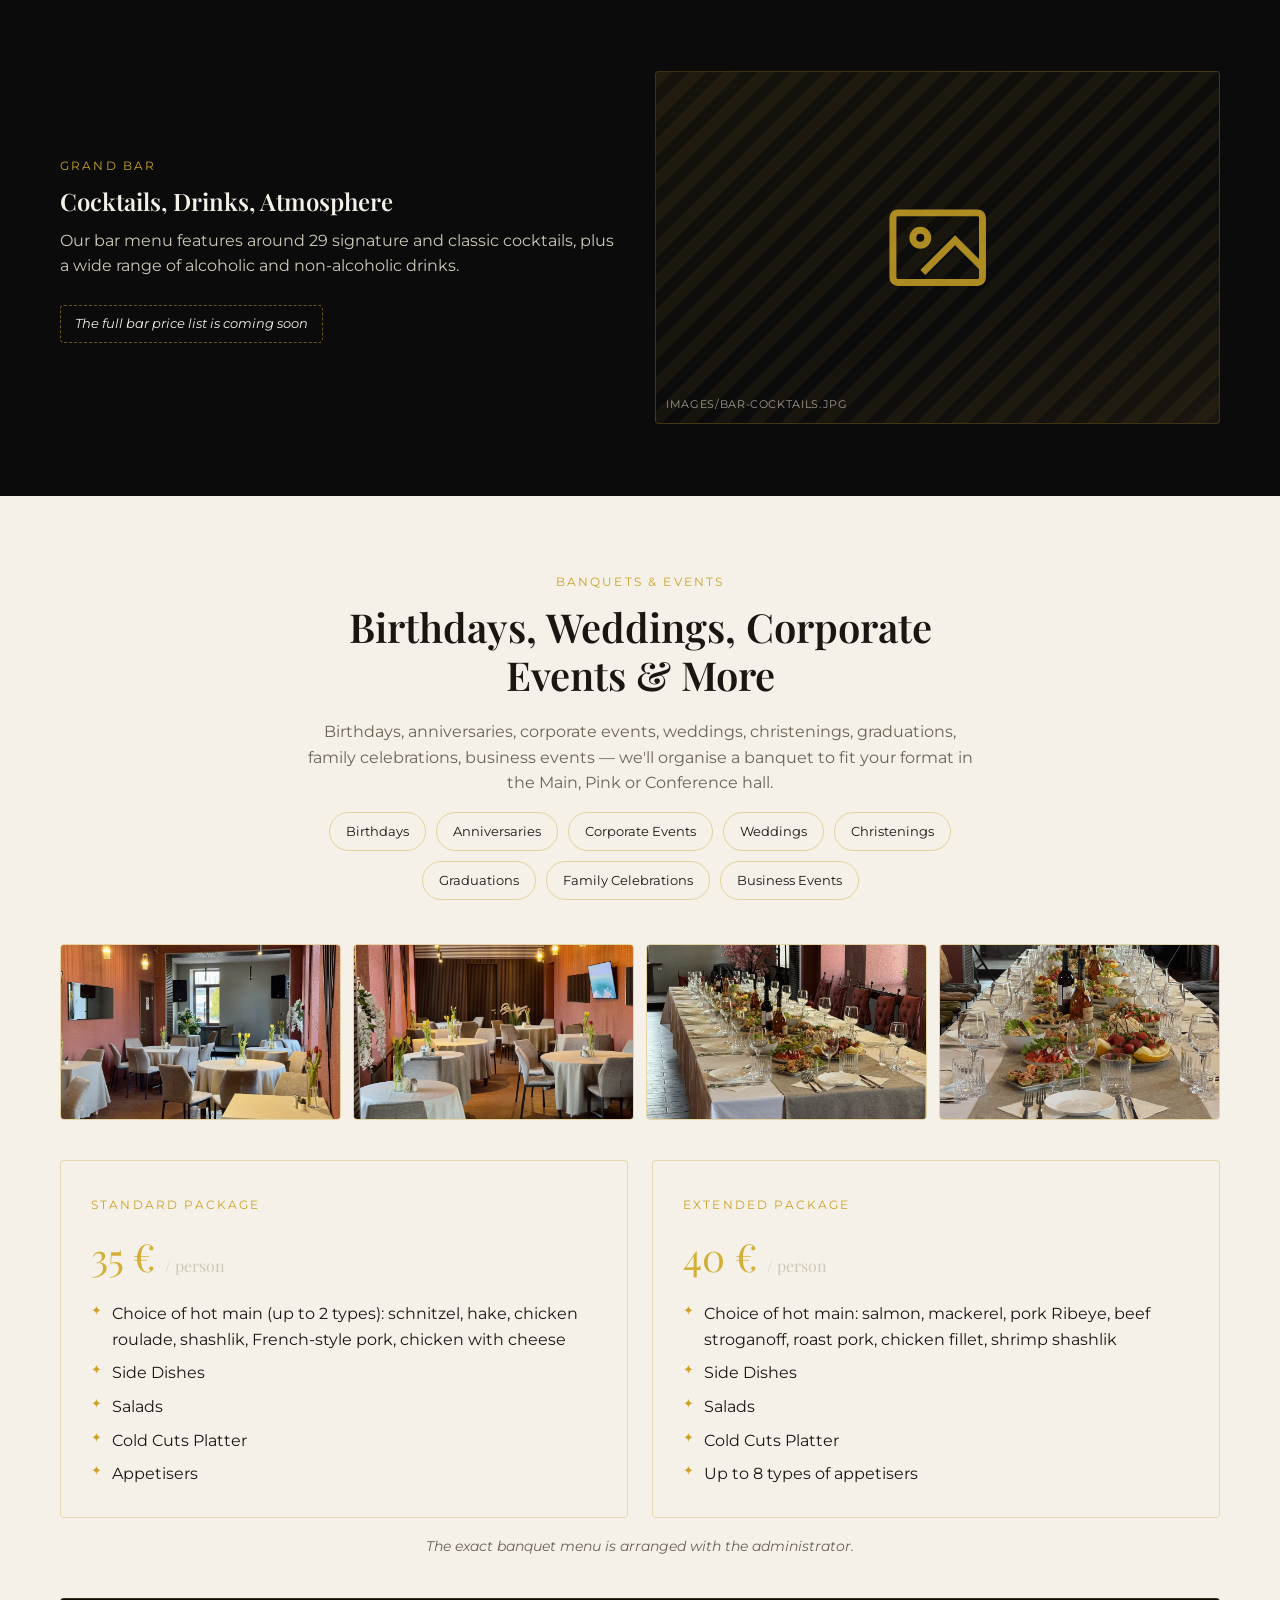
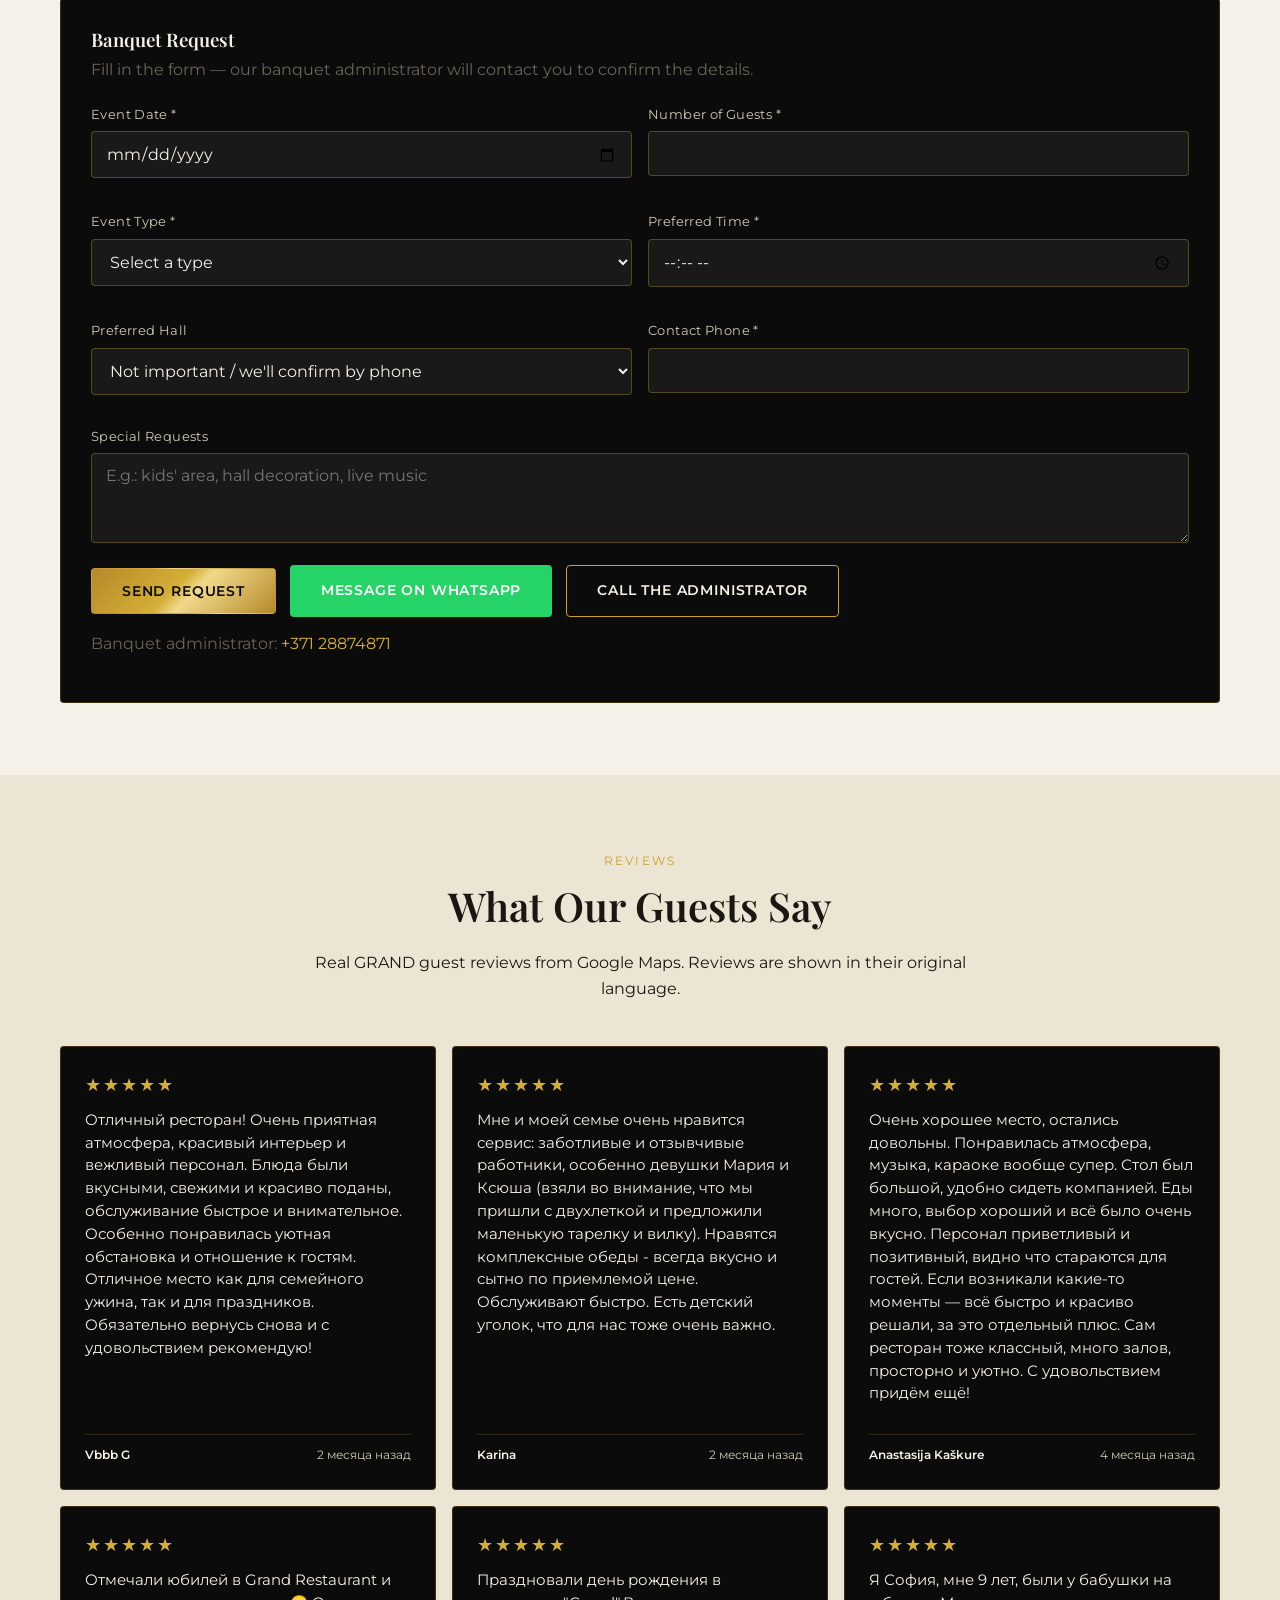
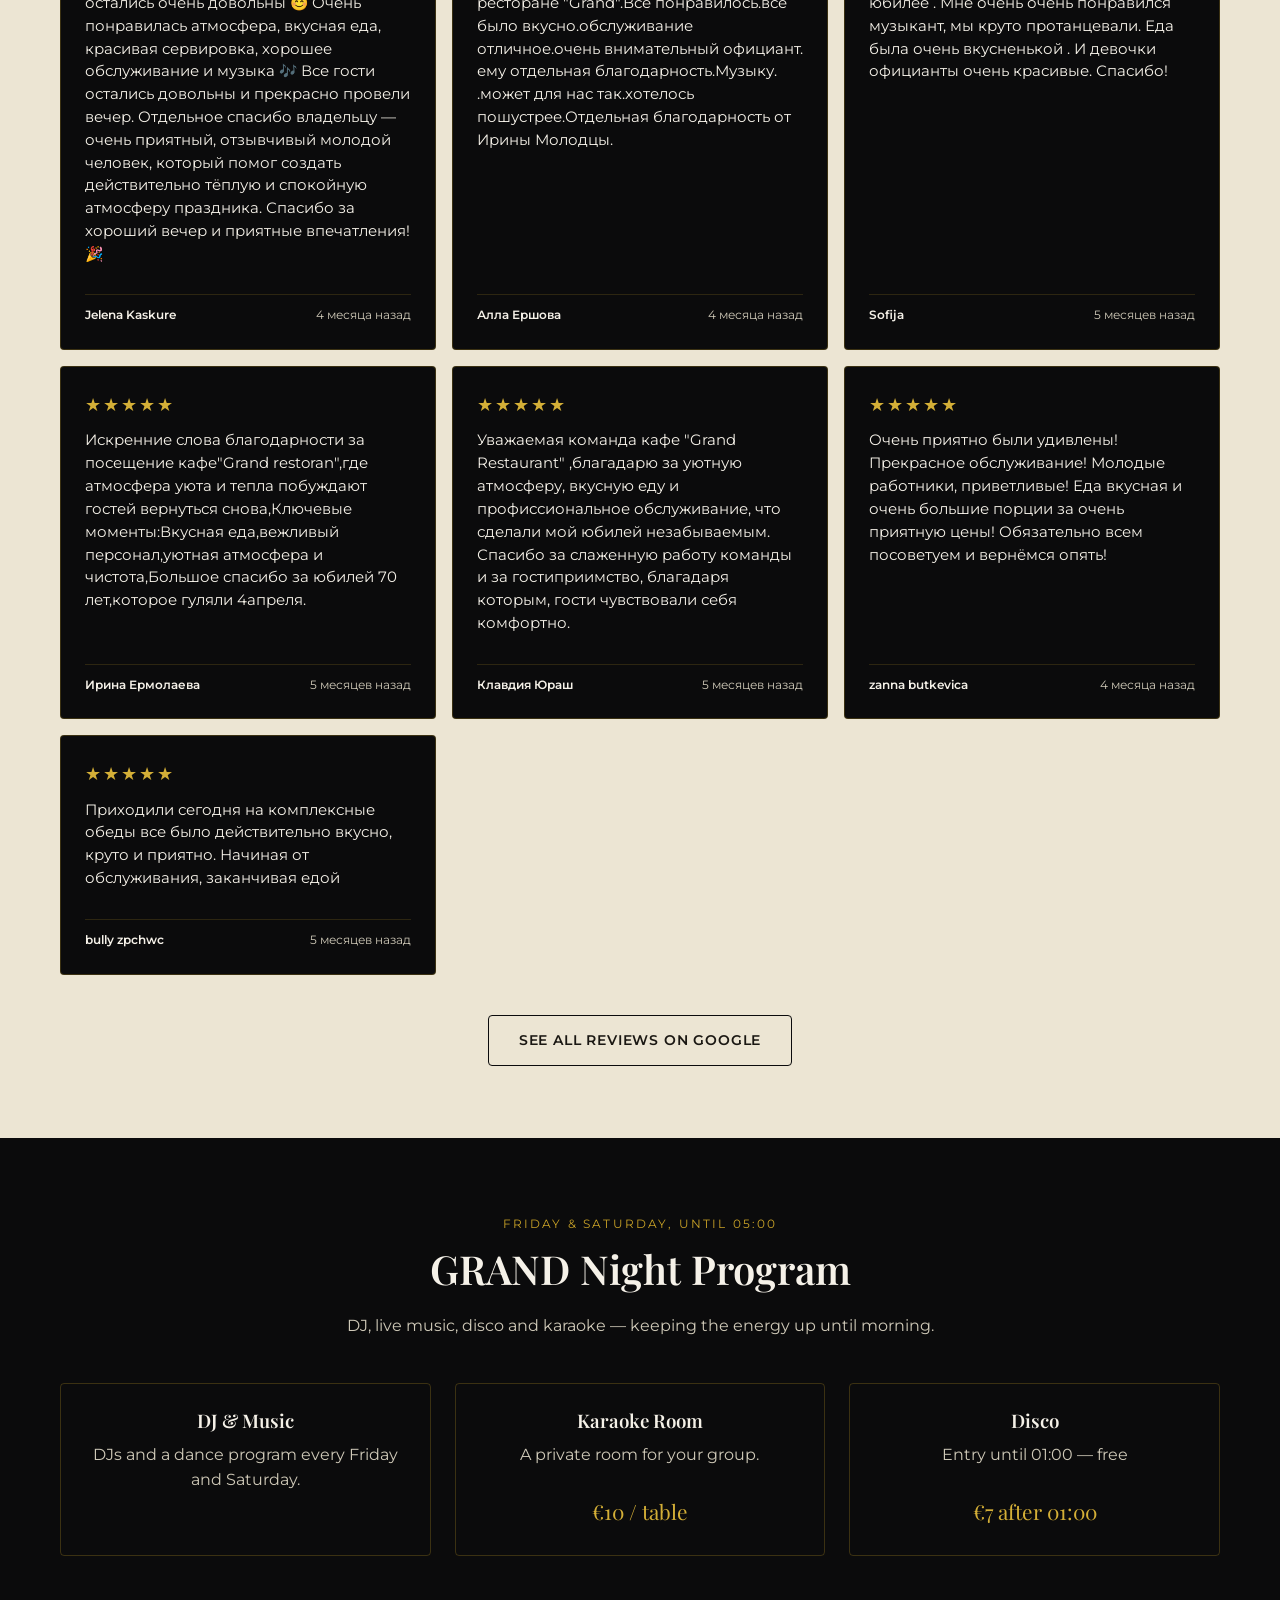
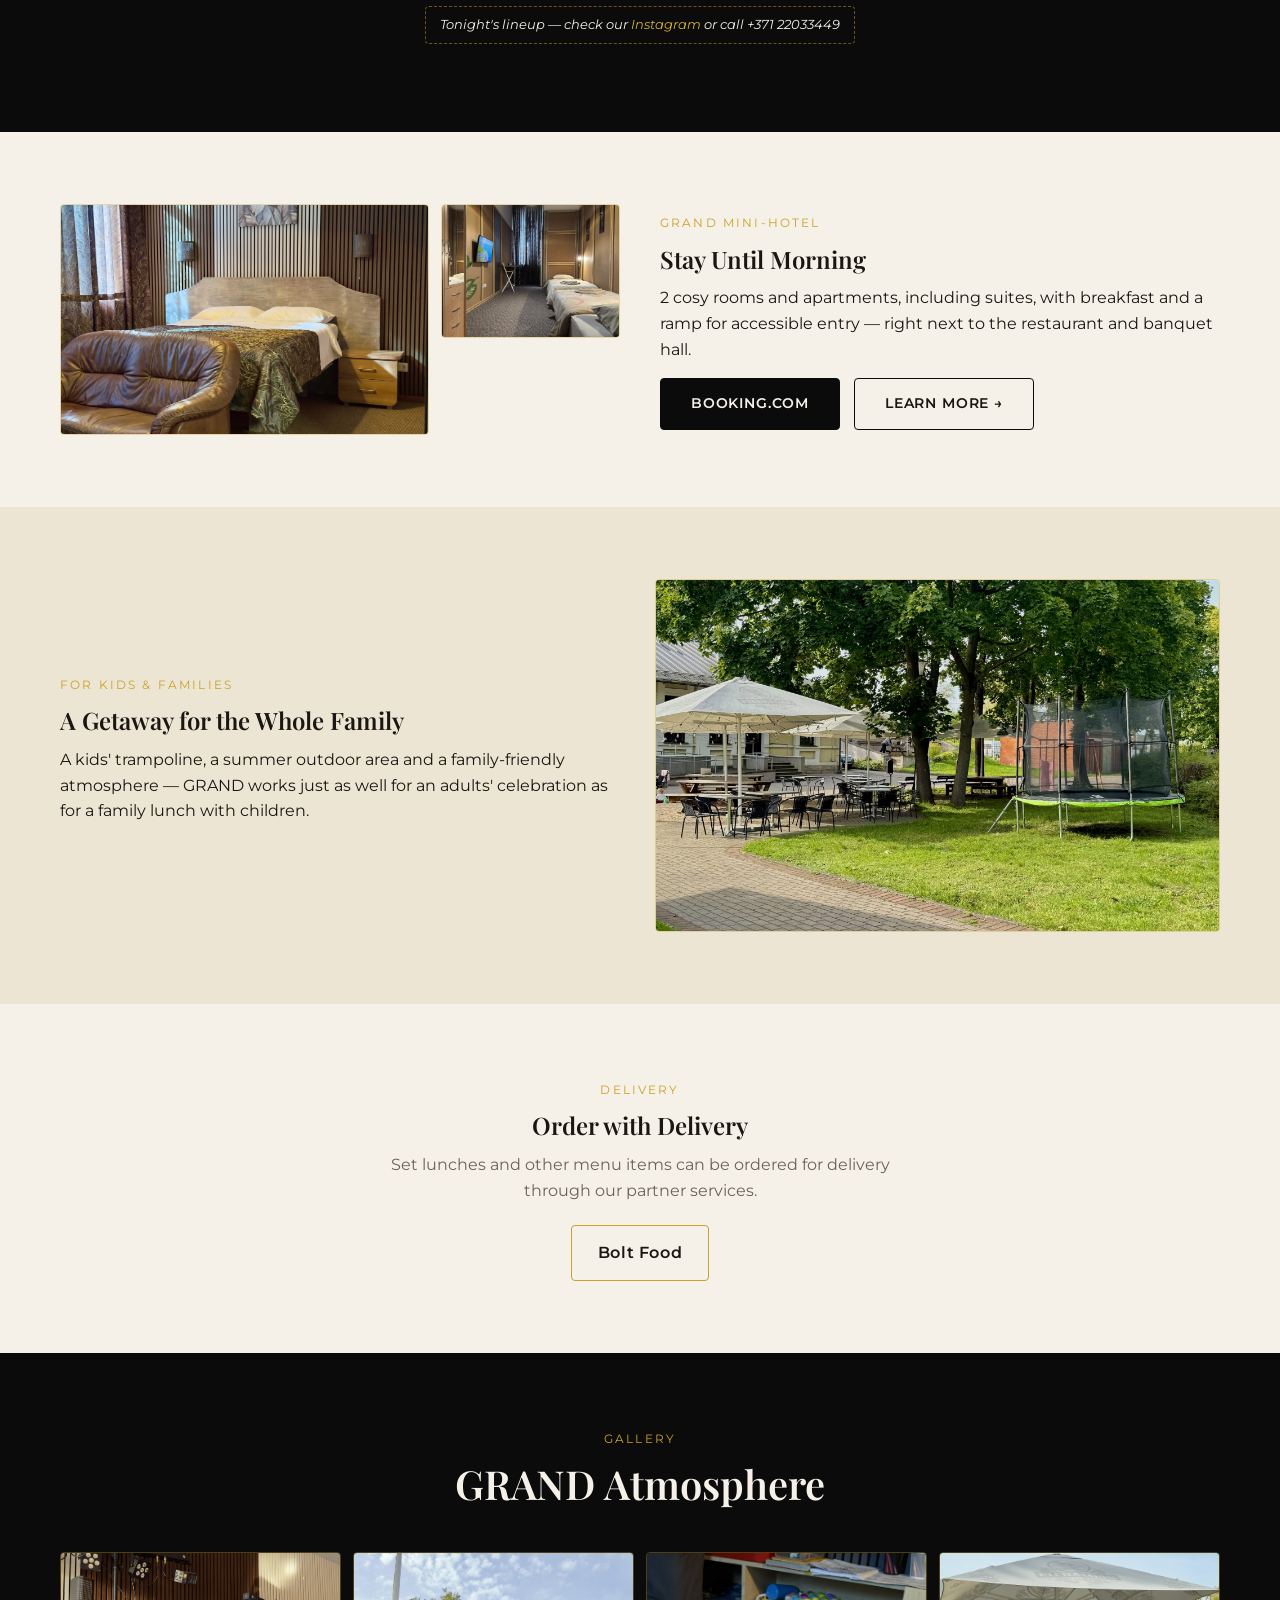
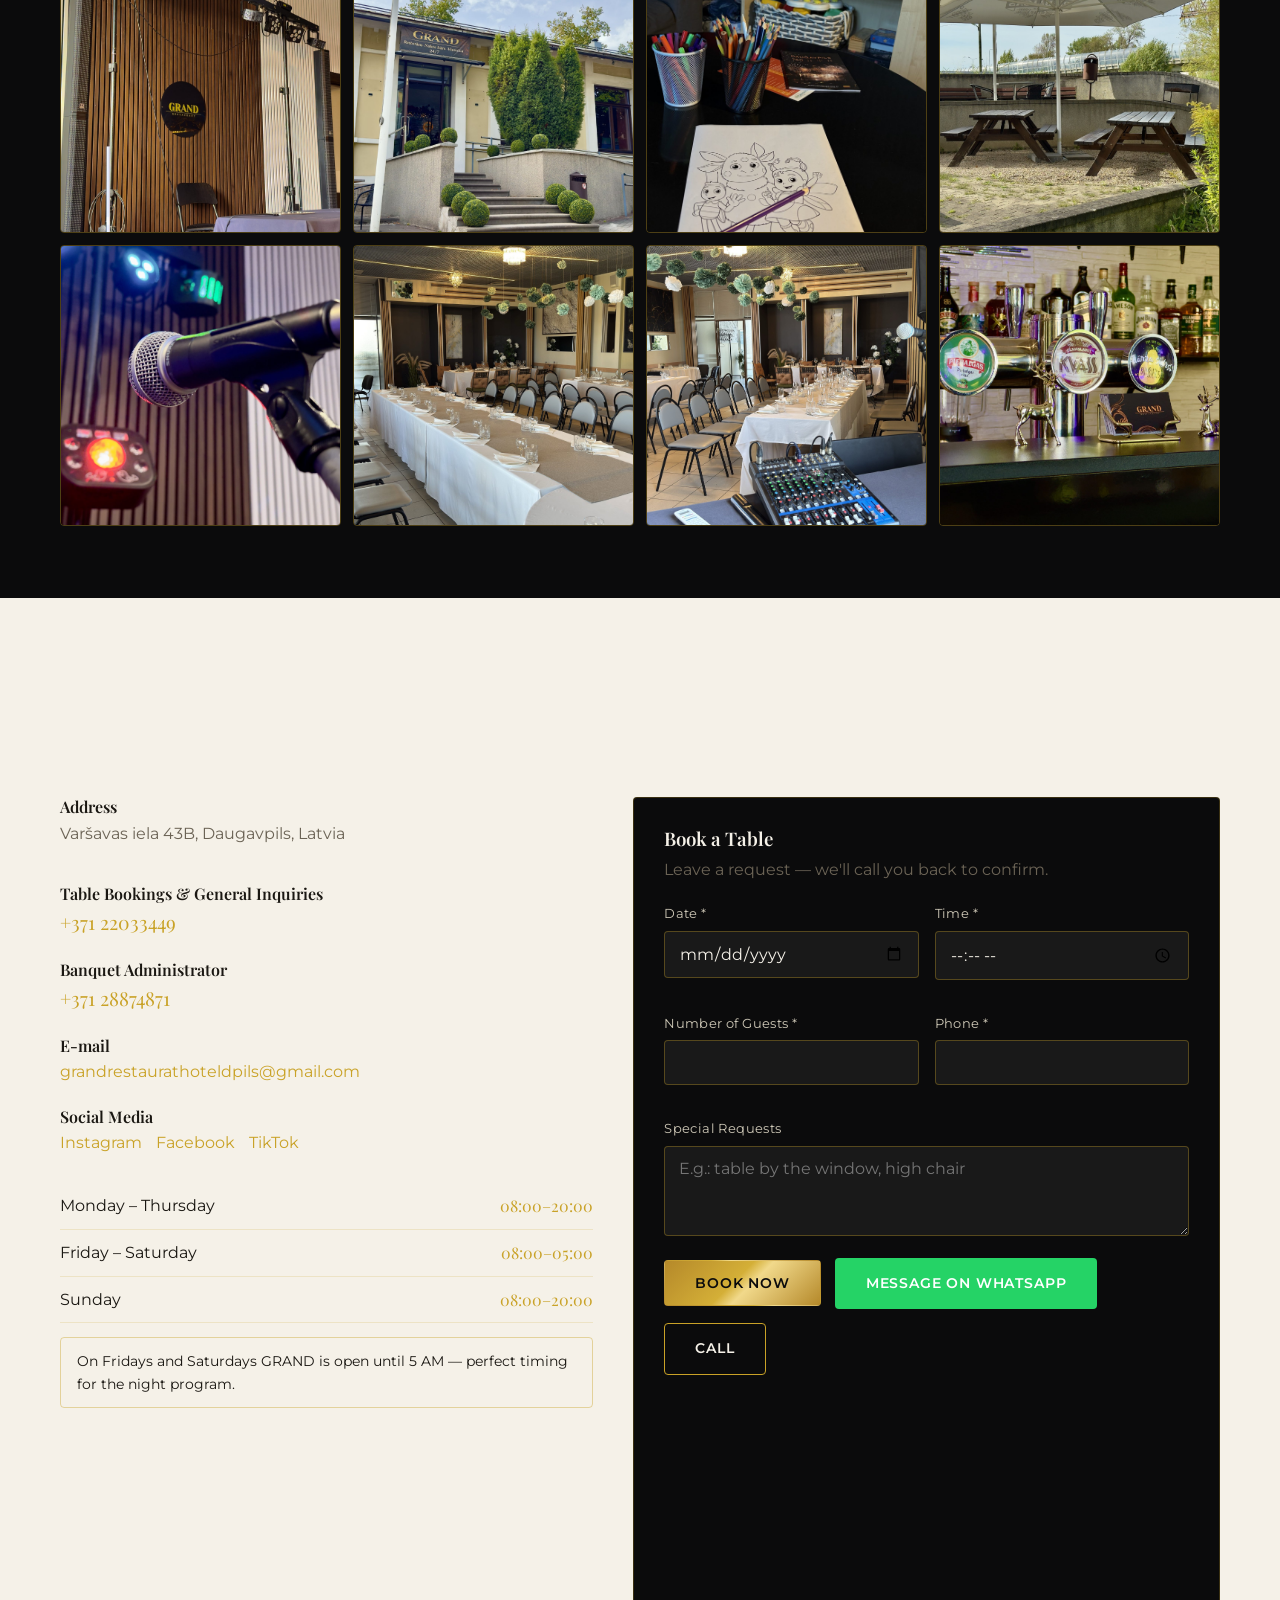
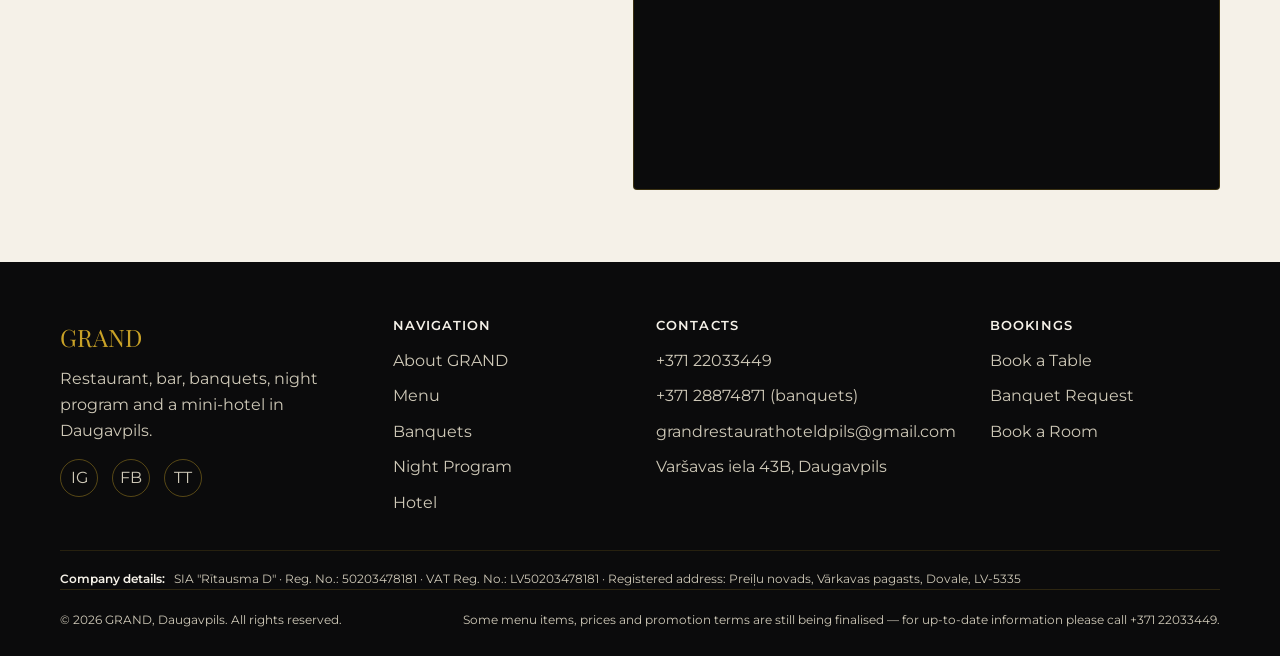
==== commit 0d66c073: "Fill the last gallery slot with the bar taps photo Replace gallery-8.jpg placeholder (LV/RU/EN) with" ====
--- a/en/index.html
+++ b/en/index.html
@@ -422,7 +422,7 @@
         <div class="ph ph-square ph-photo"><img src="/images/gallery-5.jpg" alt="Karaoke microphone at GRAND" loading="lazy"></div>
         <div class="ph ph-square ph-photo"><img src="/images/gallery-6.jpg" alt="GRAND conference hall" loading="lazy"></div>
         <div class="ph ph-square ph-photo"><img src="/images/gallery-7.jpg" alt="GRAND conference hall with karaoke equipment" loading="lazy"></div>
-        <div class="ph ph-square"><svg viewBox="0 0 24 24" fill="none" stroke="currentColor" stroke-width="1.4"><rect x="3" y="5" width="18" height="14" rx="1"/><circle cx="8.5" cy="10" r="1.5"/><path d="M21 16l-5.5-5.5L9 17"/></svg><span class="ph-label">images/gallery-8.jpg</span></div>
+        <div class="ph ph-square ph-photo"><img src="/images/gallery-8.jpg" alt="Draft beer taps at GRAND bar" loading="lazy"></div>
       </div>
     </div>
   </section>
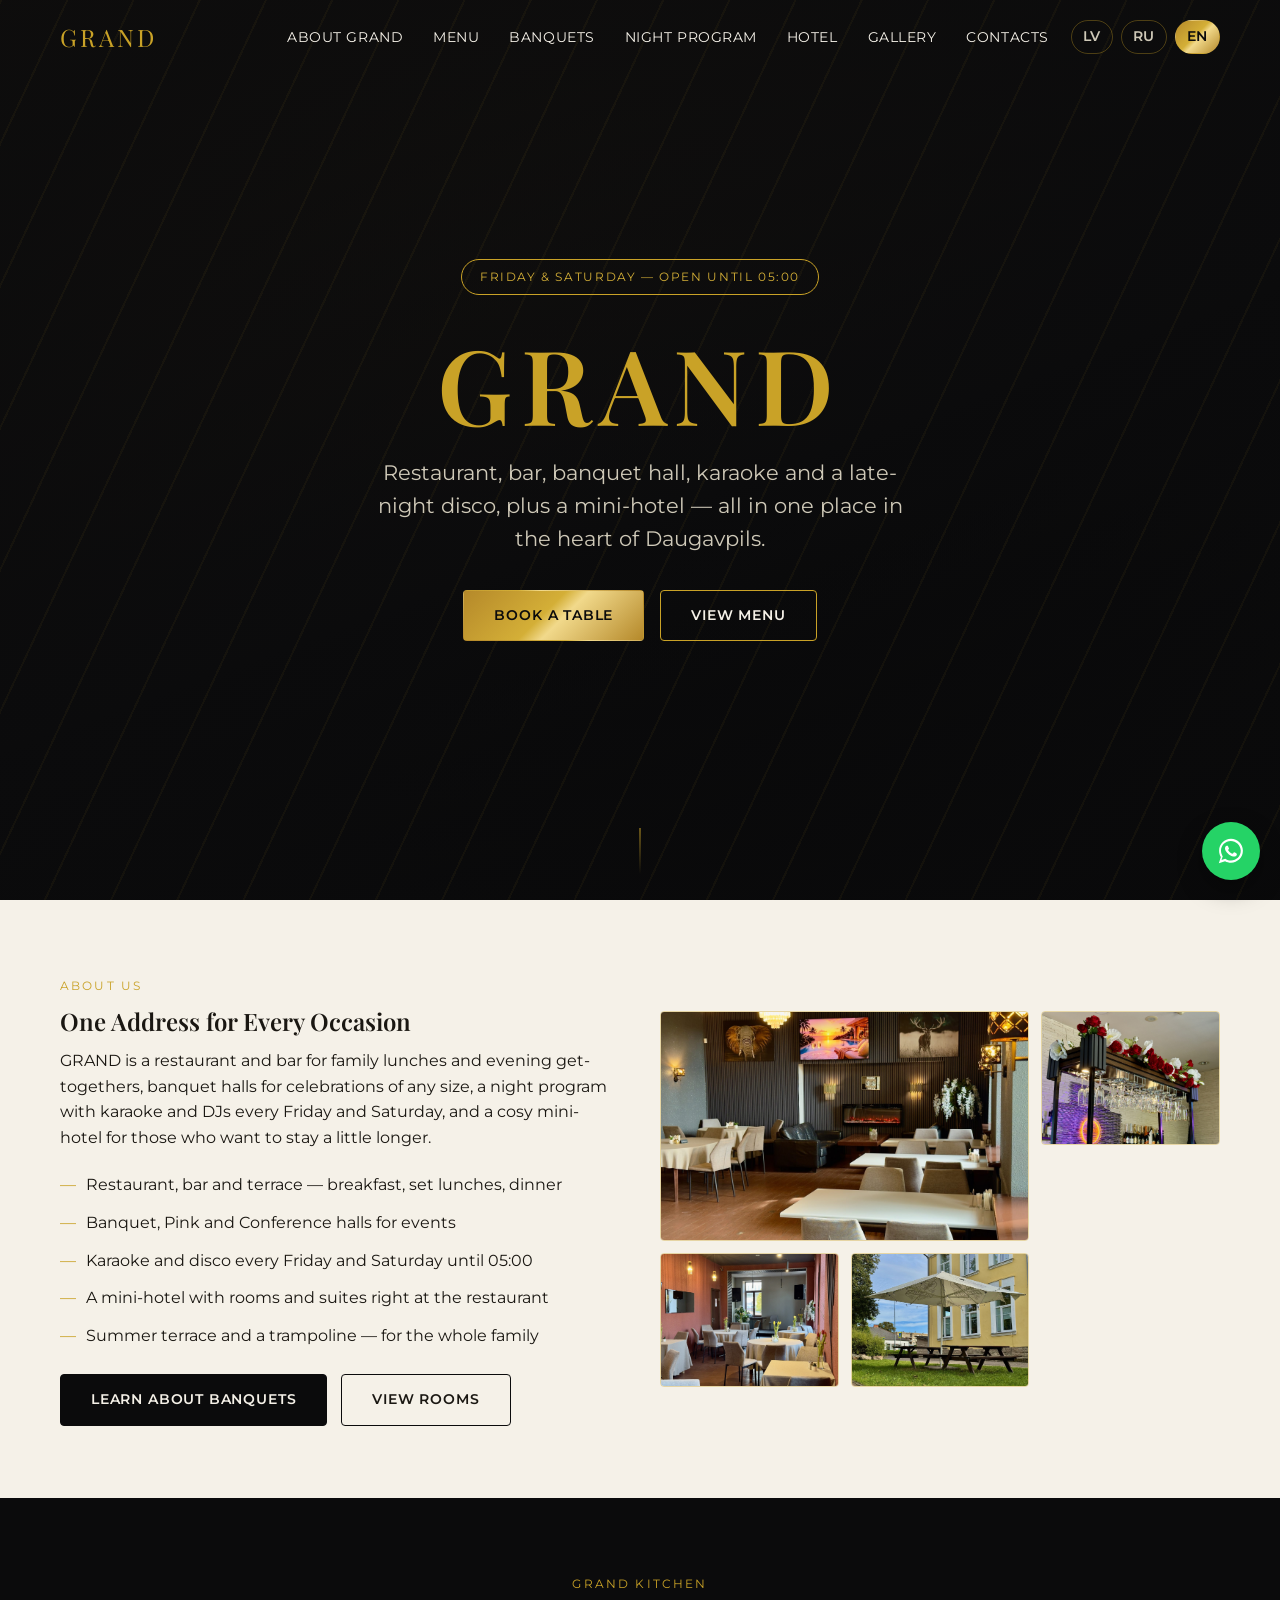
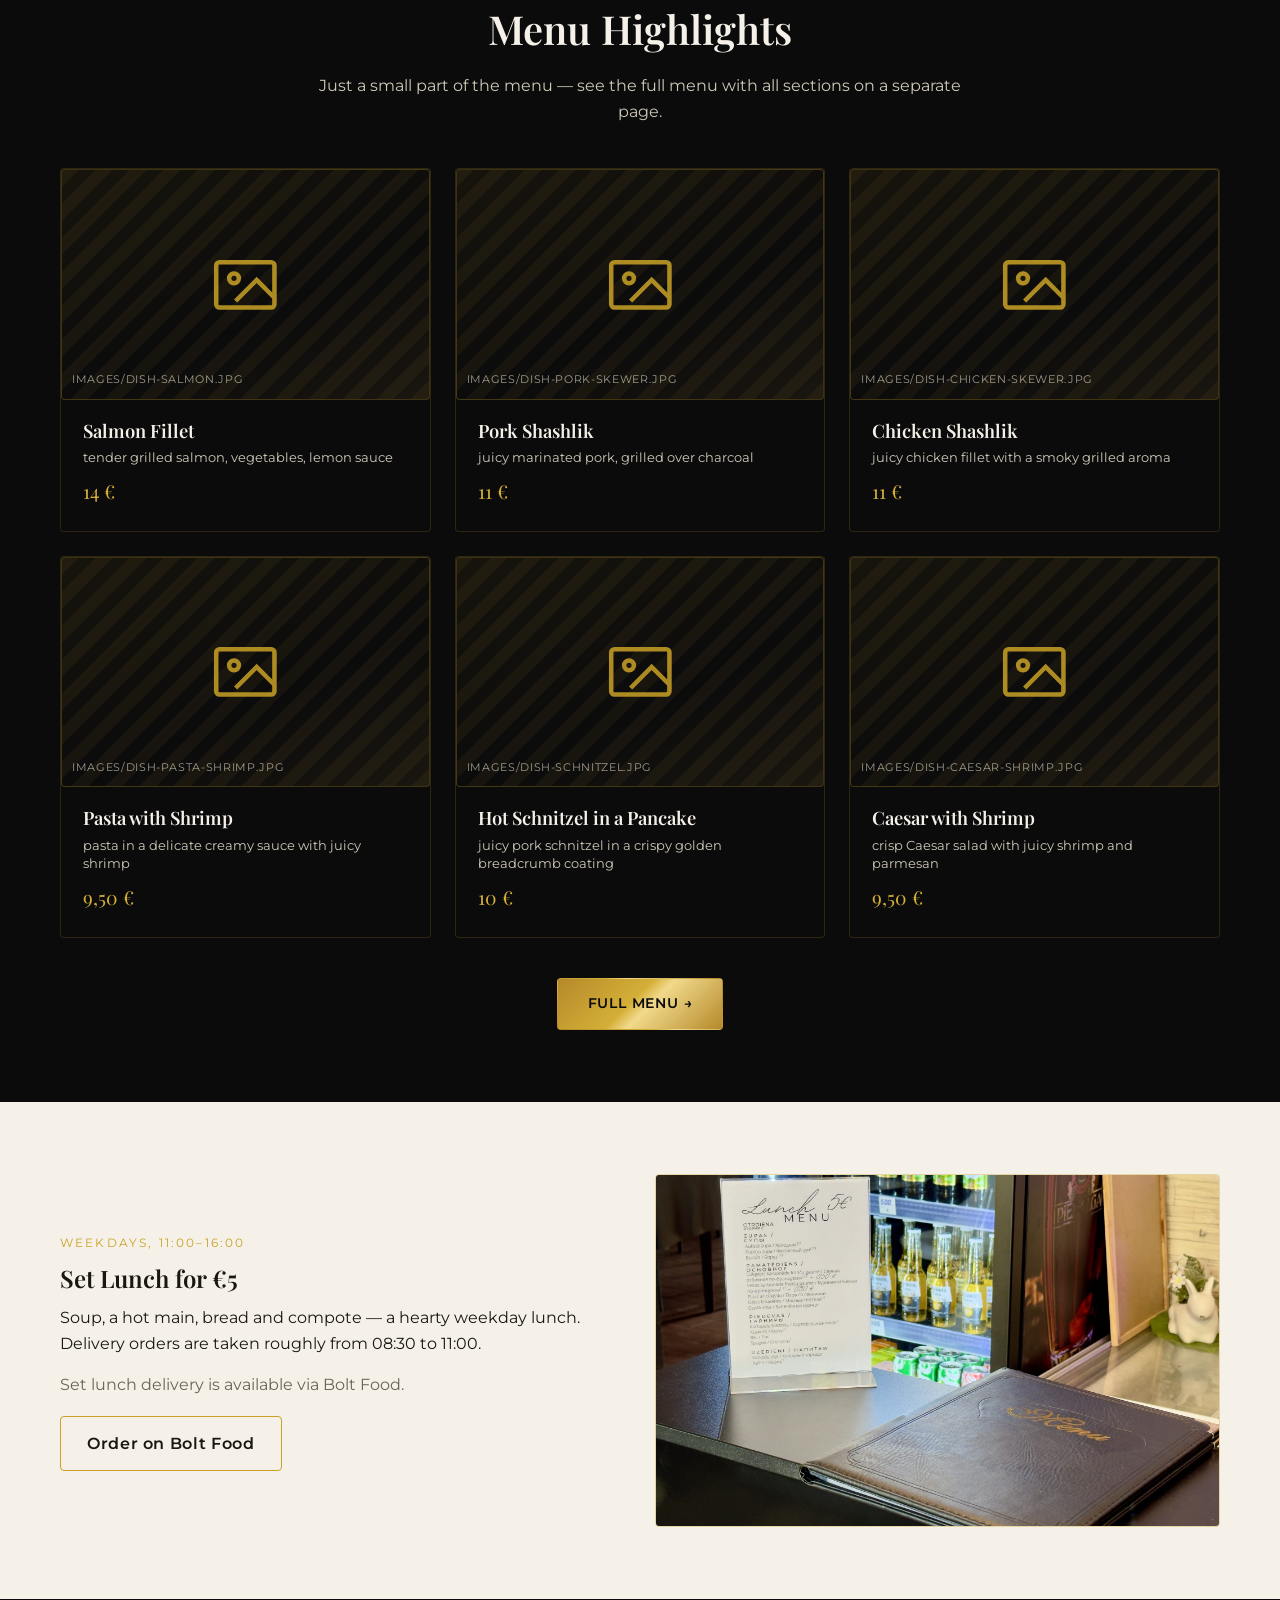
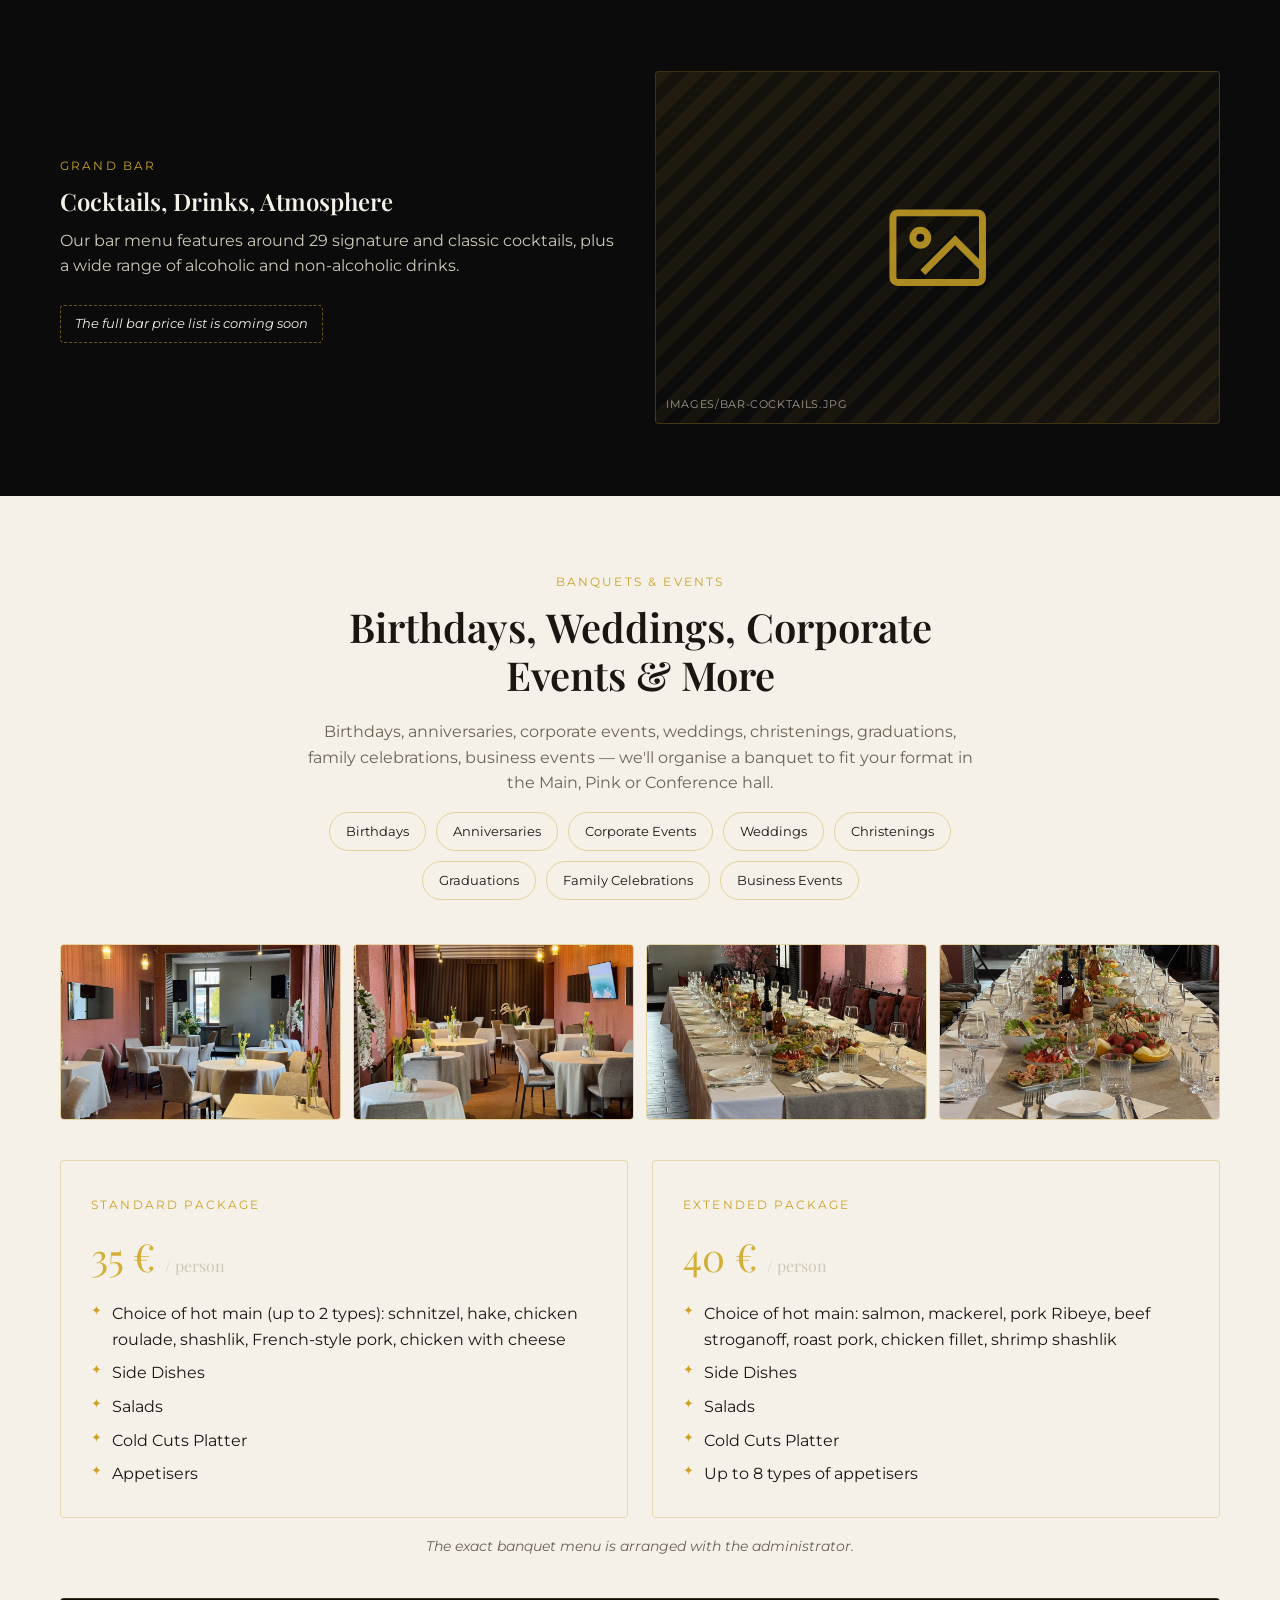
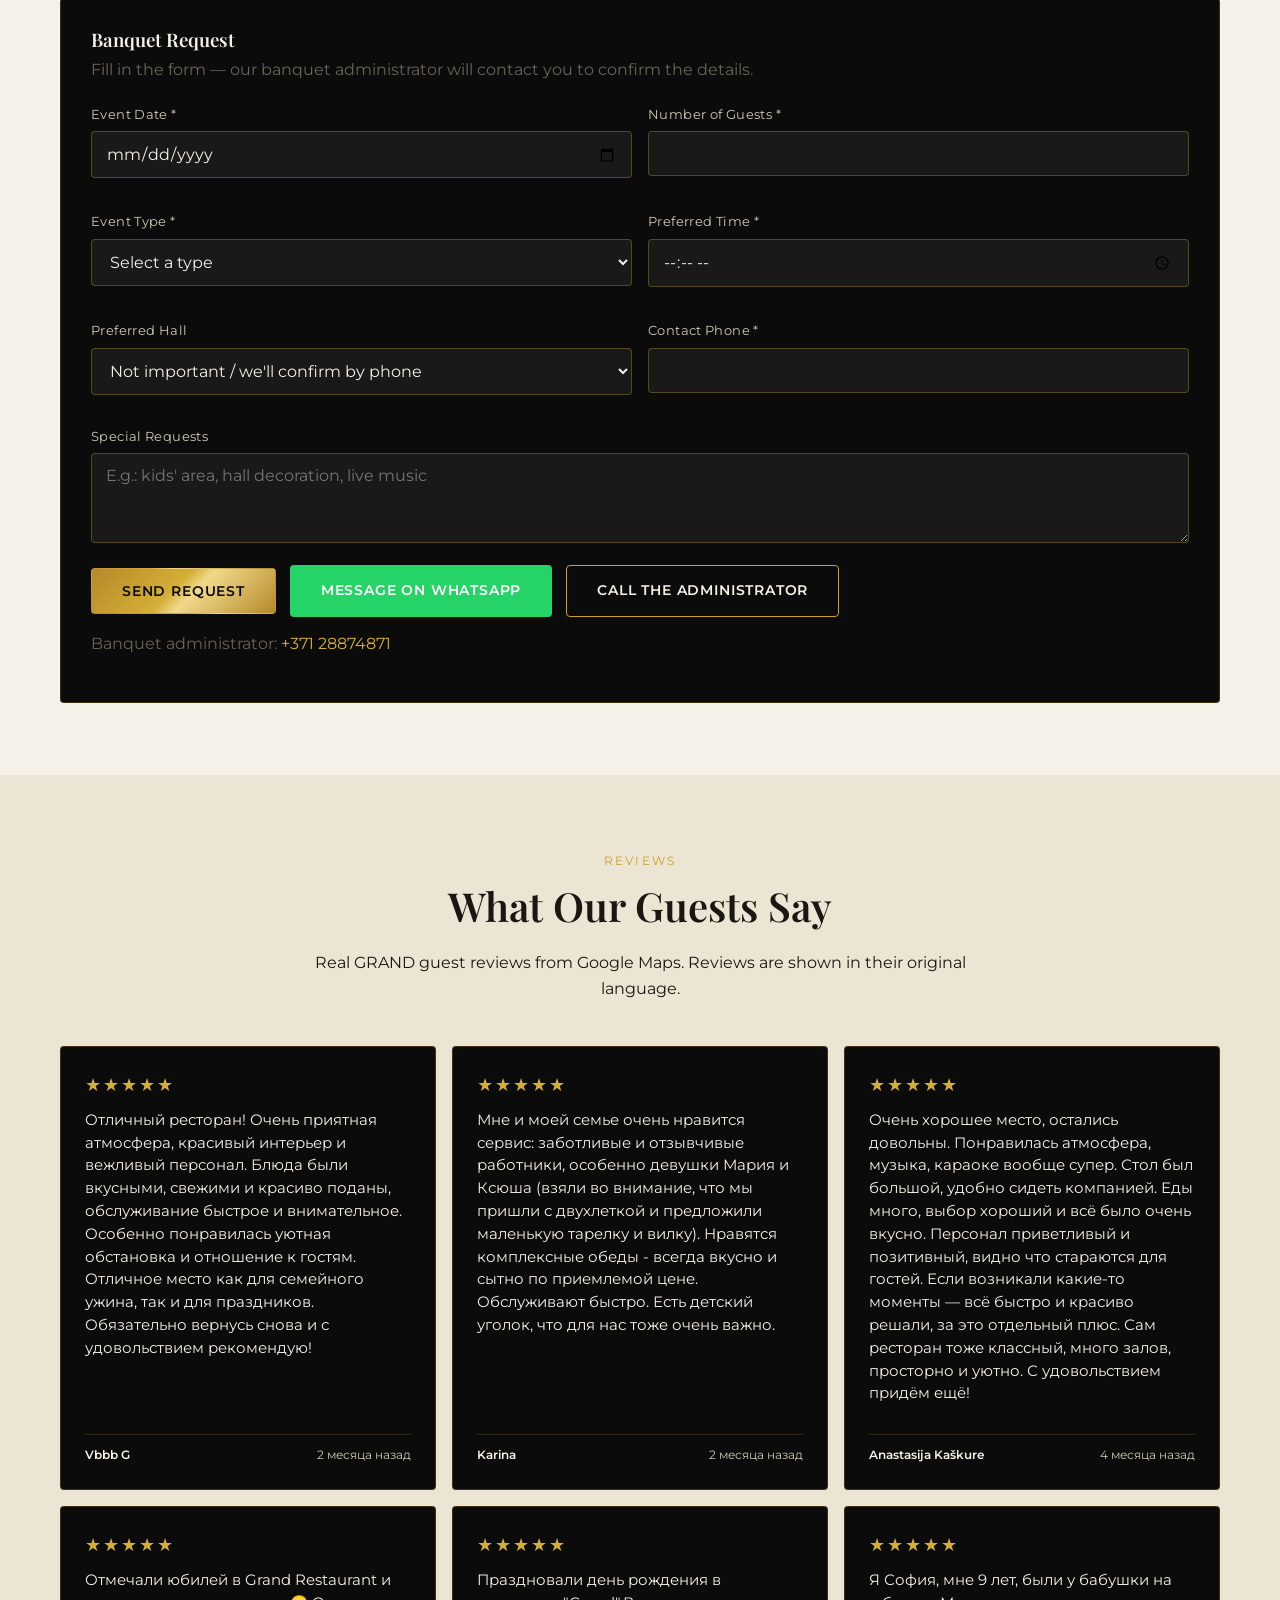
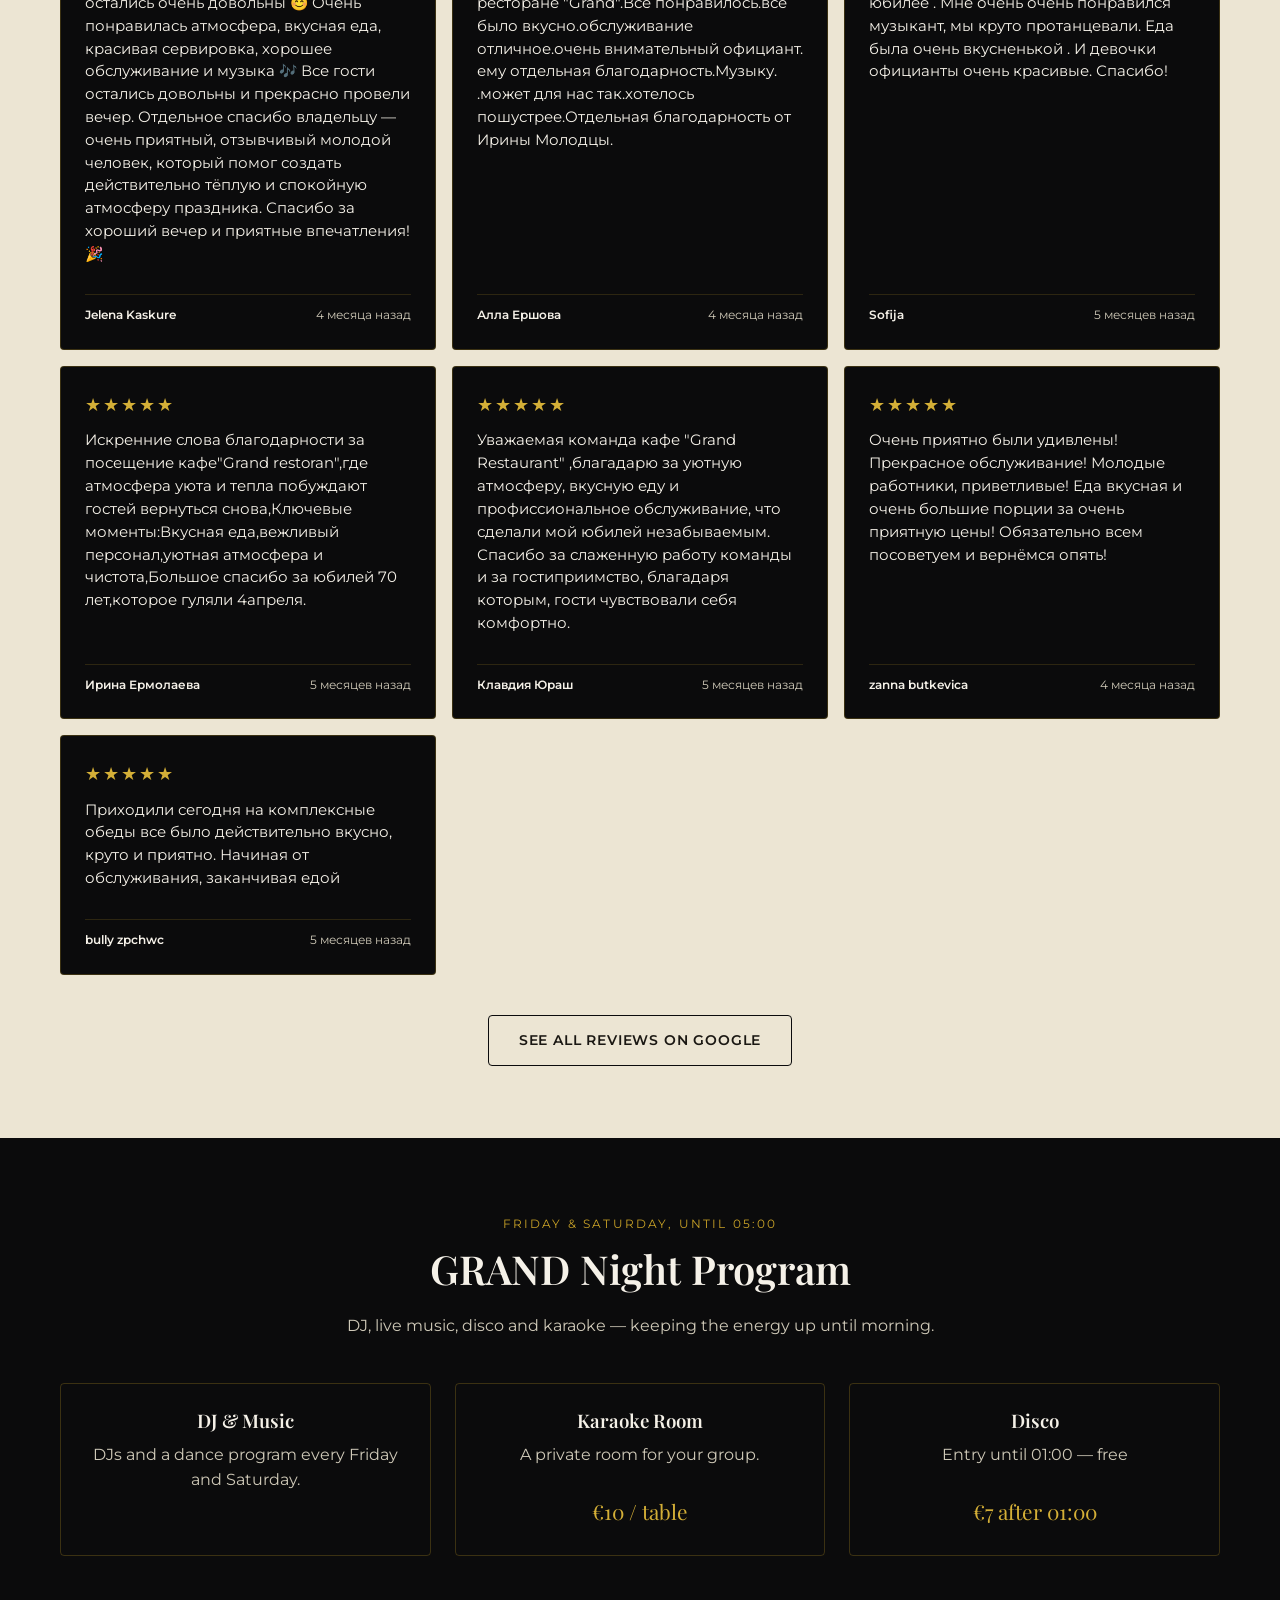
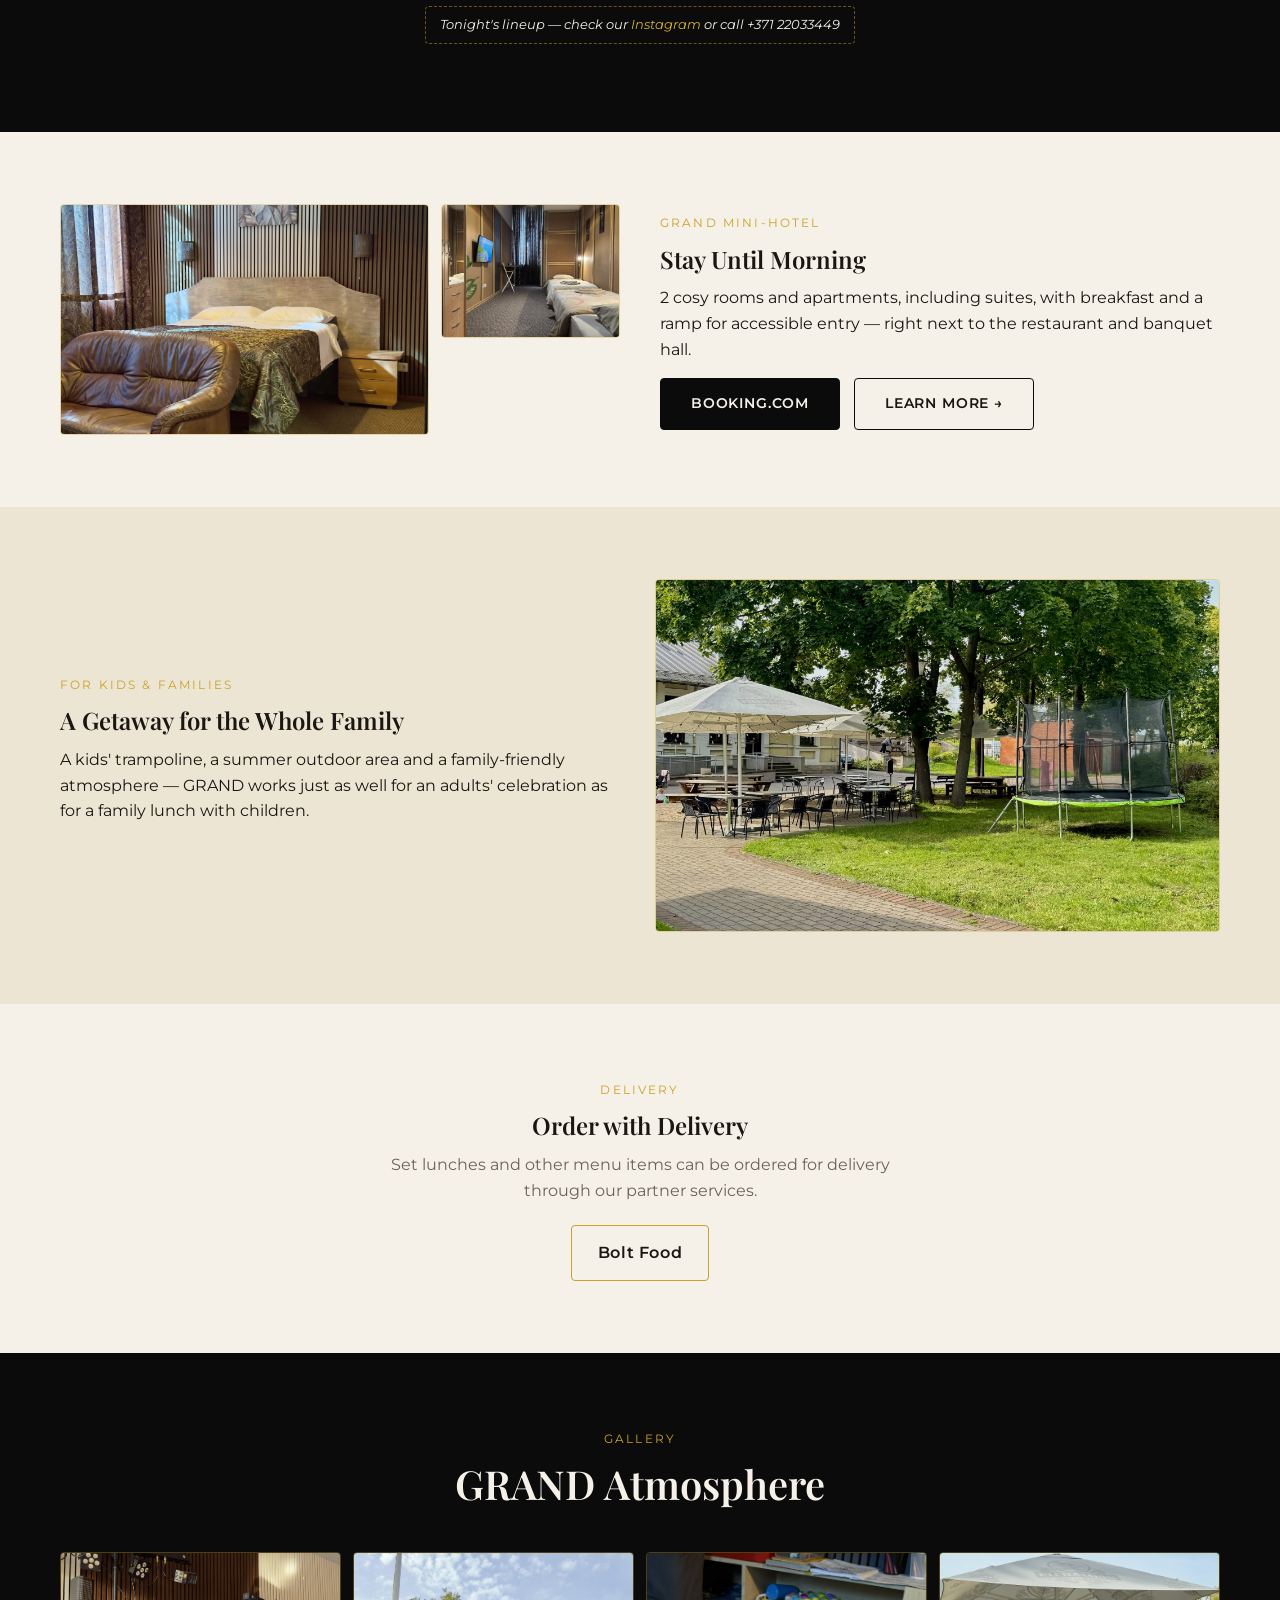
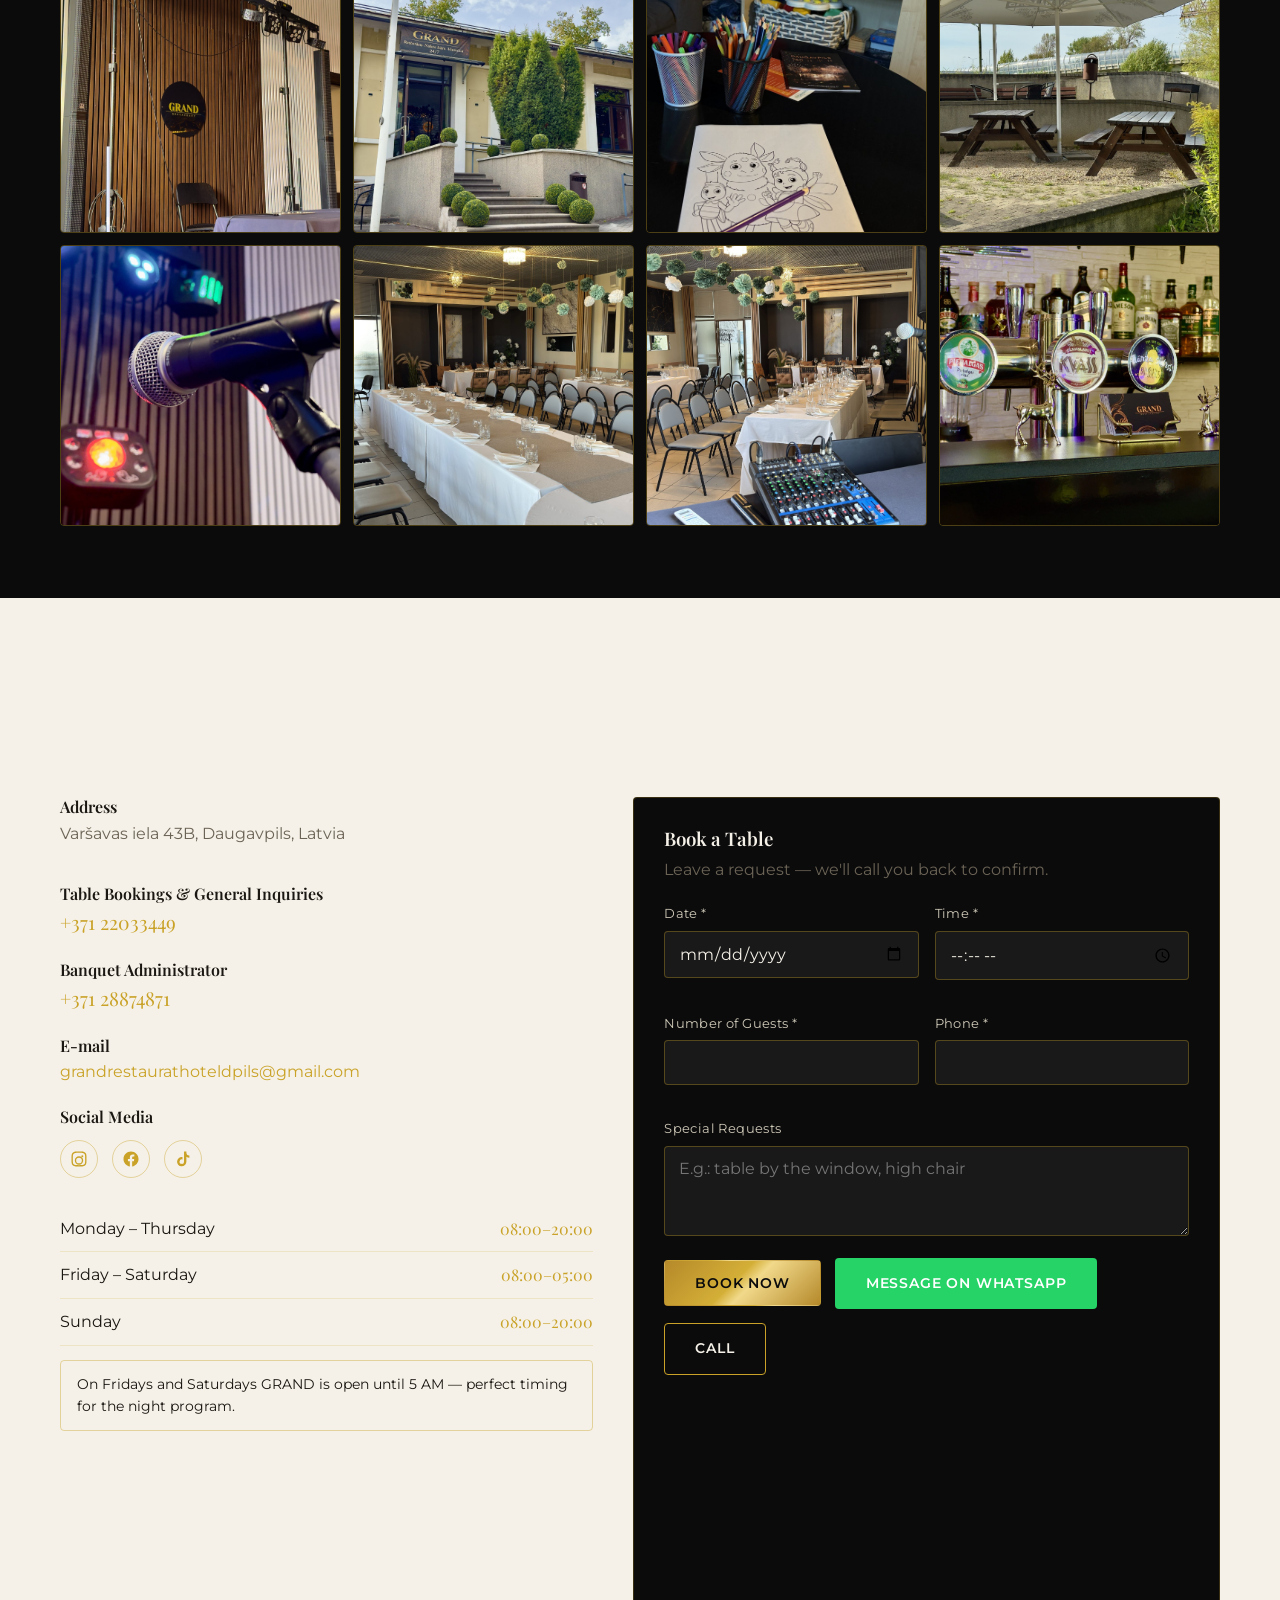
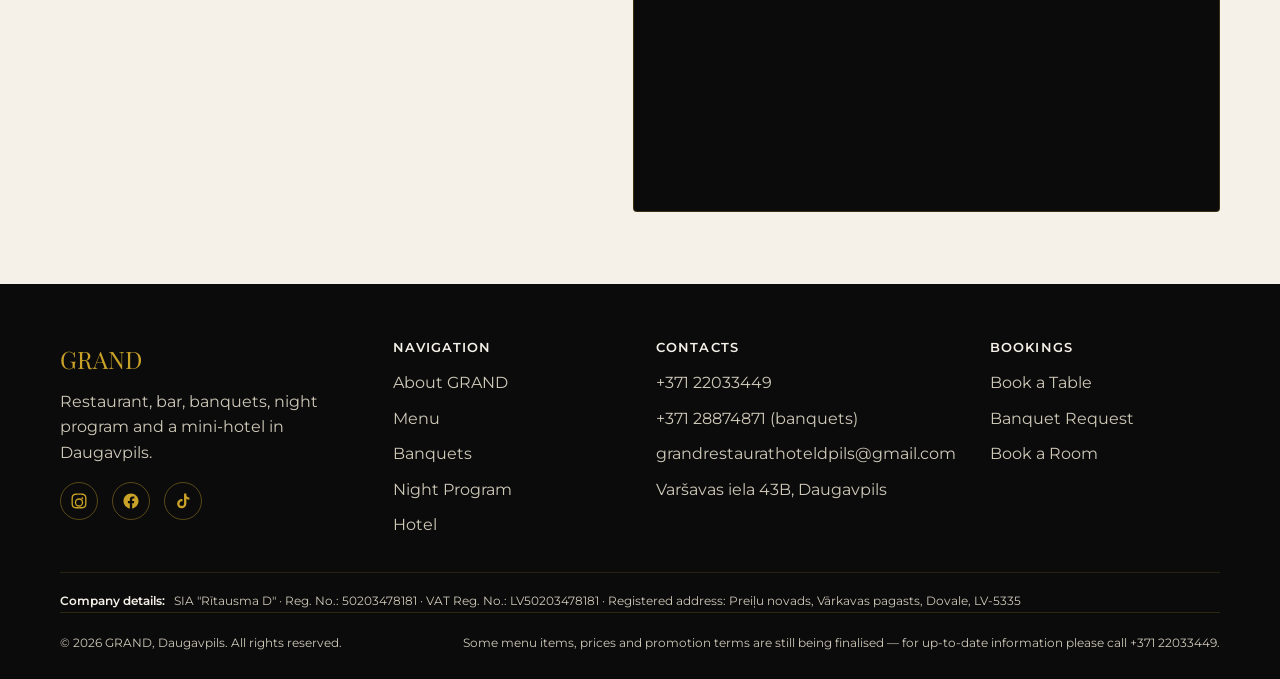
==== commit ef4b2d51: "Replace social media text buttons with logo icons Swap the "IG"/"FB"/"TT" text abbreviations in the " ====
--- a/en/index.html
+++ b/en/index.html
@@ -455,10 +455,10 @@
             </div>
             <div class="contact-info-item">
               <h4>Social Media</h4>
-              <div class="btn-row">
-                <a href="https://www.instagram.com/grand_hotel_and_restaurant/" target="_blank" rel="noopener" style="color:var(--color-gold);">Instagram</a>
-                <a href="https://www.facebook.com/people/Grand-Restaurant/61566125824500/" target="_blank" rel="noopener" style="color:var(--color-gold);">Facebook</a>
-                <a href="https://www.tiktok.com/@grand_restaurant__" target="_blank" rel="noopener" style="color:var(--color-gold);">TikTok</a>
+              <div class="footer-social">
+                <a href="https://www.instagram.com/grand_hotel_and_restaurant/" target="_blank" rel="noopener" aria-label="Instagram"><svg viewBox="0 0 24 24" fill="currentColor" aria-hidden="true"><path d="M12 2c2.717 0 3.056.01 4.122.06 1.065.05 1.79.217 2.428.465.66.254 1.216.598 1.772 1.153a4.908 4.908 0 0 1 1.153 1.772c.247.637.415 1.363.465 2.428.048 1.066.06 1.405.06 4.122 0 2.717-.01 3.056-.06 4.122-.05 1.065-.218 1.79-.465 2.428a4.883 4.883 0 0 1-1.153 1.772 4.915 4.915 0 0 1-1.772 1.153c-.637.247-1.363.415-2.428.465-1.066.048-1.405.06-4.122.06-2.717 0-3.056-.01-4.122-.06-1.065-.05-1.79-.218-2.428-.465a4.89 4.89 0 0 1-1.772-1.153 4.904 4.904 0 0 1-1.153-1.772c-.248-.637-.415-1.363-.465-2.428C2.013 15.056 2 14.717 2 12c0-2.717.01-3.056.06-4.122.05-1.066.217-1.79.465-2.428a4.88 4.88 0 0 1 1.153-1.772A4.897 4.897 0 0 1 5.45 2.525c.637-.248 1.362-.415 2.428-.465C8.944 2.013 9.283 2 12 2zm0 1.802c-2.67 0-2.987.01-4.04.059-.976.045-1.505.207-1.858.344-.466.181-.8.399-1.15.748-.35.35-.566.683-.747 1.15-.137.353-.3.882-.344 1.857-.048 1.054-.059 1.37-.059 4.04 0 2.67.01 2.987.059 4.04.045.976.207 1.505.344 1.858.181.466.399.8.748 1.15.35.35.683.566 1.15.747.353.137.882.3 1.857.344 1.054.048 1.37.059 4.04.059 2.67 0 2.987-.01 4.04-.059.976-.045 1.505-.207 1.858-.344.466-.181.8-.398 1.15-.748.35-.35.566-.683.747-1.15.137-.353.3-.882.344-1.857.048-1.054.059-1.37.059-4.04 0-2.67-.01-2.987-.059-4.04-.045-.976-.207-1.505-.344-1.858a3.09 3.09 0 0 0-.748-1.15 3.098 3.098 0 0 0-1.15-.747c-.353-.137-.882-.3-1.857-.344-1.054-.048-1.37-.059-4.04-.059zm0 4.595a5.603 5.603 0 1 1 0 11.206 5.603 5.603 0 0 1 0-11.206zm0 1.802a3.801 3.801 0 1 0 0 7.602 3.801 3.801 0 0 0 0-7.602zm5.725-1.998a1.31 1.31 0 1 1-2.618 0 1.31 1.31 0 0 1 2.618 0z"/></svg></a>
+                <a href="https://www.facebook.com/people/Grand-Restaurant/61566125824500/" target="_blank" rel="noopener" aria-label="Facebook"><svg viewBox="0 0 24 24" fill="currentColor" aria-hidden="true"><path d="M22 12.06C22 6.505 17.523 2 12 2S2 6.505 2 12.06c0 5.02 3.657 9.184 8.438 9.94v-7.03H7.898v-2.91h2.54V9.845c0-2.507 1.492-3.89 3.777-3.89 1.094 0 2.238.195 2.238.195v2.46h-1.26c-1.243 0-1.63.771-1.63 1.562v1.875h2.773l-.443 2.91h-2.33V22c4.78-.756 8.437-4.92 8.437-9.94z"/></svg></a>
+                <a href="https://www.tiktok.com/@grand_restaurant__" target="_blank" rel="noopener" aria-label="TikTok"><svg viewBox="0 0 24 24" fill="currentColor" aria-hidden="true"><path d="M16.5 2h-3.1v13.5a3 3 0 1 1-2.1-2.86v-3.2a6.2 6.2 0 1 0 5.2 6.12V9.1a6.9 6.9 0 0 0 4 1.28V7.3a3.9 3.9 0 0 1-4-3.9V2z"/></svg></a>
               </div>
             </div>
           </div>
@@ -526,9 +526,9 @@
         <div class="footer-brand">GRAND</div>
         <p>Restaurant, bar, banquets, night program and a mini-hotel in Daugavpils.</p>
         <div class="footer-social">
-          <a href="https://www.instagram.com/grand_hotel_and_restaurant/" target="_blank" rel="noopener" aria-label="Instagram">IG</a>
-          <a href="https://www.facebook.com/people/Grand-Restaurant/61566125824500/" target="_blank" rel="noopener" aria-label="Facebook">FB</a>
-          <a href="https://www.tiktok.com/@grand_restaurant__" target="_blank" rel="noopener" aria-label="TikTok">TT</a>
+          <a href="https://www.instagram.com/grand_hotel_and_restaurant/" target="_blank" rel="noopener" aria-label="Instagram"><svg viewBox="0 0 24 24" fill="currentColor" aria-hidden="true"><path d="M12 2c2.717 0 3.056.01 4.122.06 1.065.05 1.79.217 2.428.465.66.254 1.216.598 1.772 1.153a4.908 4.908 0 0 1 1.153 1.772c.247.637.415 1.363.465 2.428.048 1.066.06 1.405.06 4.122 0 2.717-.01 3.056-.06 4.122-.05 1.065-.218 1.79-.465 2.428a4.883 4.883 0 0 1-1.153 1.772 4.915 4.915 0 0 1-1.772 1.153c-.637.247-1.363.415-2.428.465-1.066.048-1.405.06-4.122.06-2.717 0-3.056-.01-4.122-.06-1.065-.05-1.79-.218-2.428-.465a4.89 4.89 0 0 1-1.772-1.153 4.904 4.904 0 0 1-1.153-1.772c-.248-.637-.415-1.363-.465-2.428C2.013 15.056 2 14.717 2 12c0-2.717.01-3.056.06-4.122.05-1.066.217-1.79.465-2.428a4.88 4.88 0 0 1 1.153-1.772A4.897 4.897 0 0 1 5.45 2.525c.637-.248 1.362-.415 2.428-.465C8.944 2.013 9.283 2 12 2zm0 1.802c-2.67 0-2.987.01-4.04.059-.976.045-1.505.207-1.858.344-.466.181-.8.399-1.15.748-.35.35-.566.683-.747 1.15-.137.353-.3.882-.344 1.857-.048 1.054-.059 1.37-.059 4.04 0 2.67.01 2.987.059 4.04.045.976.207 1.505.344 1.858.181.466.399.8.748 1.15.35.35.683.566 1.15.747.353.137.882.3 1.857.344 1.054.048 1.37.059 4.04.059 2.67 0 2.987-.01 4.04-.059.976-.045 1.505-.207 1.858-.344.466-.181.8-.398 1.15-.748.35-.35.566-.683.747-1.15.137-.353.3-.882.344-1.857.048-1.054.059-1.37.059-4.04 0-2.67-.01-2.987-.059-4.04-.045-.976-.207-1.505-.344-1.858a3.09 3.09 0 0 0-.748-1.15 3.098 3.098 0 0 0-1.15-.747c-.353-.137-.882-.3-1.857-.344-1.054-.048-1.37-.059-4.04-.059zm0 4.595a5.603 5.603 0 1 1 0 11.206 5.603 5.603 0 0 1 0-11.206zm0 1.802a3.801 3.801 0 1 0 0 7.602 3.801 3.801 0 0 0 0-7.602zm5.725-1.998a1.31 1.31 0 1 1-2.618 0 1.31 1.31 0 0 1 2.618 0z"/></svg></a>
+          <a href="https://www.facebook.com/people/Grand-Restaurant/61566125824500/" target="_blank" rel="noopener" aria-label="Facebook"><svg viewBox="0 0 24 24" fill="currentColor" aria-hidden="true"><path d="M22 12.06C22 6.505 17.523 2 12 2S2 6.505 2 12.06c0 5.02 3.657 9.184 8.438 9.94v-7.03H7.898v-2.91h2.54V9.845c0-2.507 1.492-3.89 3.777-3.89 1.094 0 2.238.195 2.238.195v2.46h-1.26c-1.243 0-1.63.771-1.63 1.562v1.875h2.773l-.443 2.91h-2.33V22c4.78-.756 8.437-4.92 8.437-9.94z"/></svg></a>
+          <a href="https://www.tiktok.com/@grand_restaurant__" target="_blank" rel="noopener" aria-label="TikTok"><svg viewBox="0 0 24 24" fill="currentColor" aria-hidden="true"><path d="M16.5 2h-3.1v13.5a3 3 0 1 1-2.1-2.86v-3.2a6.2 6.2 0 1 0 5.2 6.12V9.1a6.9 6.9 0 0 0 4 1.28V7.3a3.9 3.9 0 0 1-4-3.9V2z"/></svg></a>
         </div>
       </div>
       <div class="footer-col">
--- a/css/style.css
+++ b/css/style.css
@@ -755,8 +755,11 @@
   border-radius: 50%;
   width: 38px; height: 38px;
   display: flex; align-items: center; justify-content: center;
-}
-.footer-social a:hover { background: rgba(201,162,39,0.15); }
+  color: var(--color-gold);
+  transition: background-color 0.2s, transform 0.2s;
+}
+.footer-social a svg { width: 18px; height: 18px; }
+.footer-social a:hover { background: rgba(201,162,39,0.15); transform: translateY(-2px); }
 .footer-requisites {
   border-top: 1px solid rgba(201,162,39,0.15);
   padding-top: 18px;
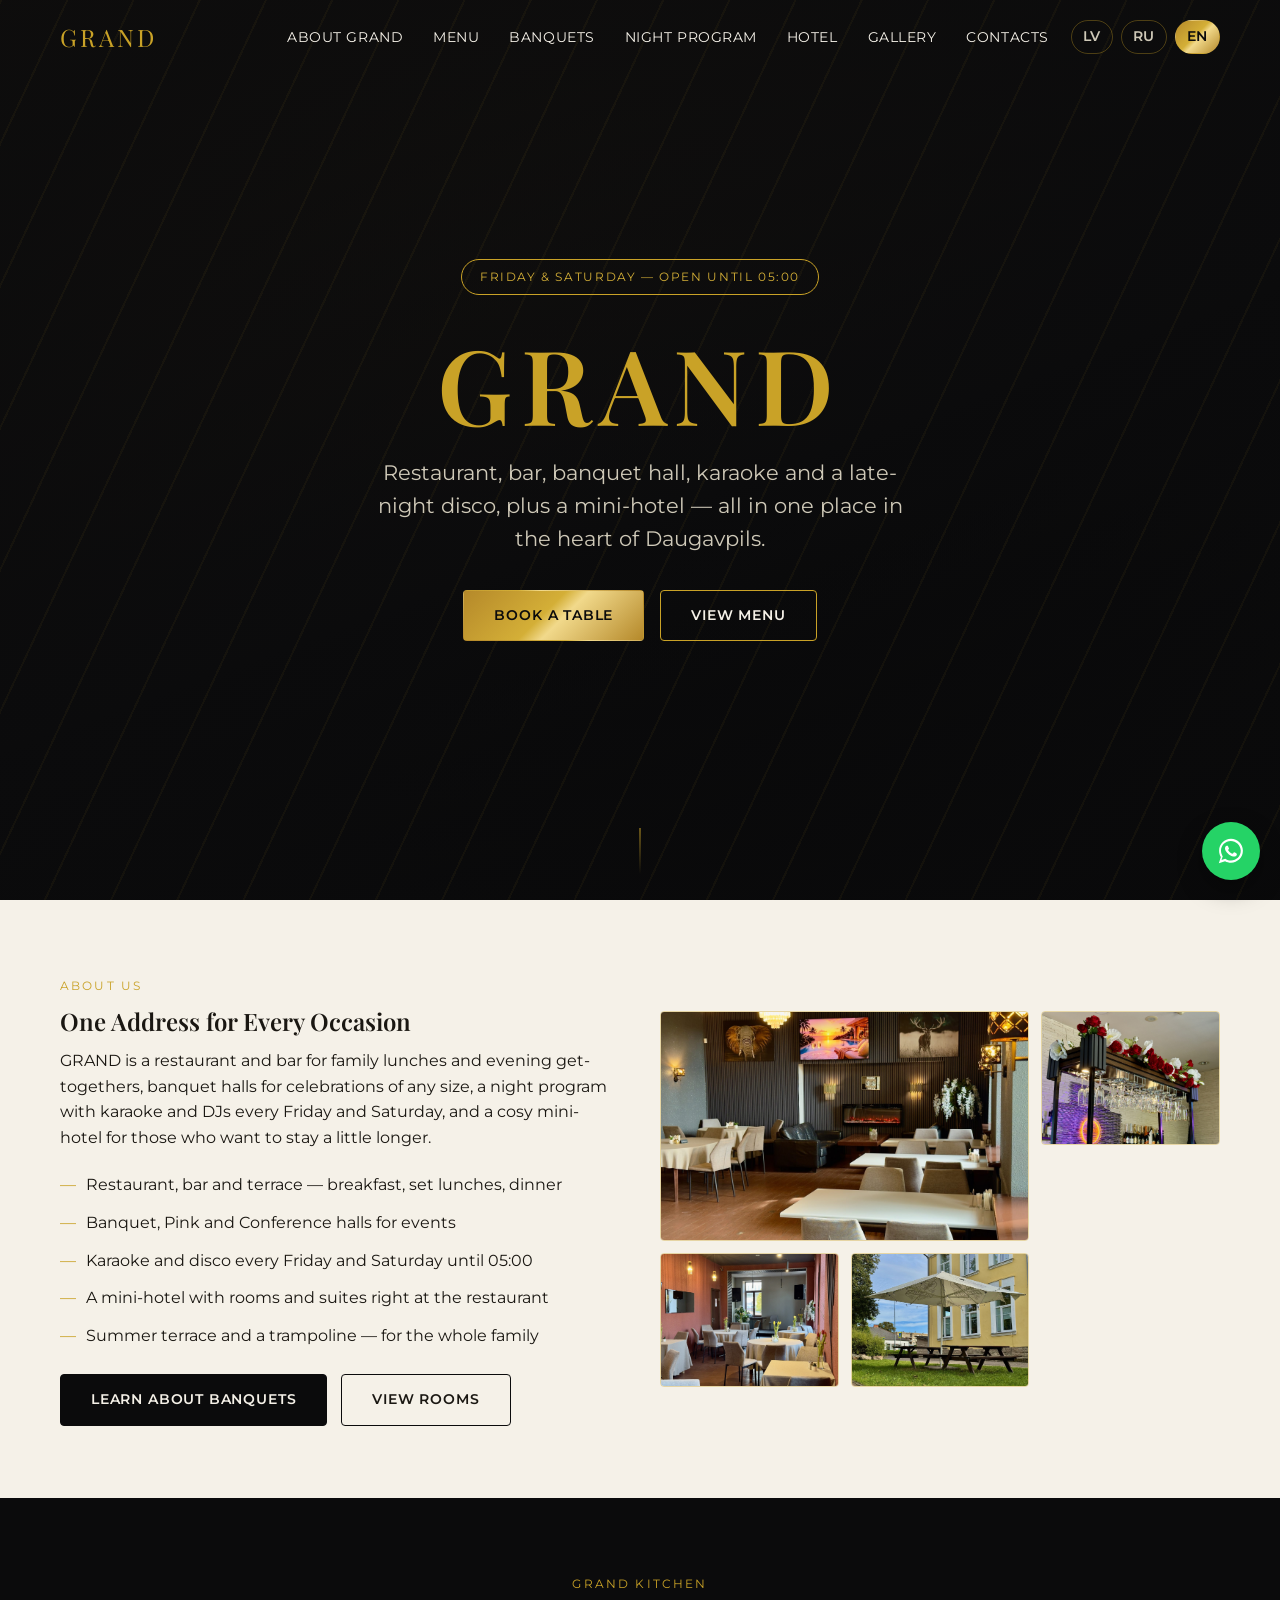
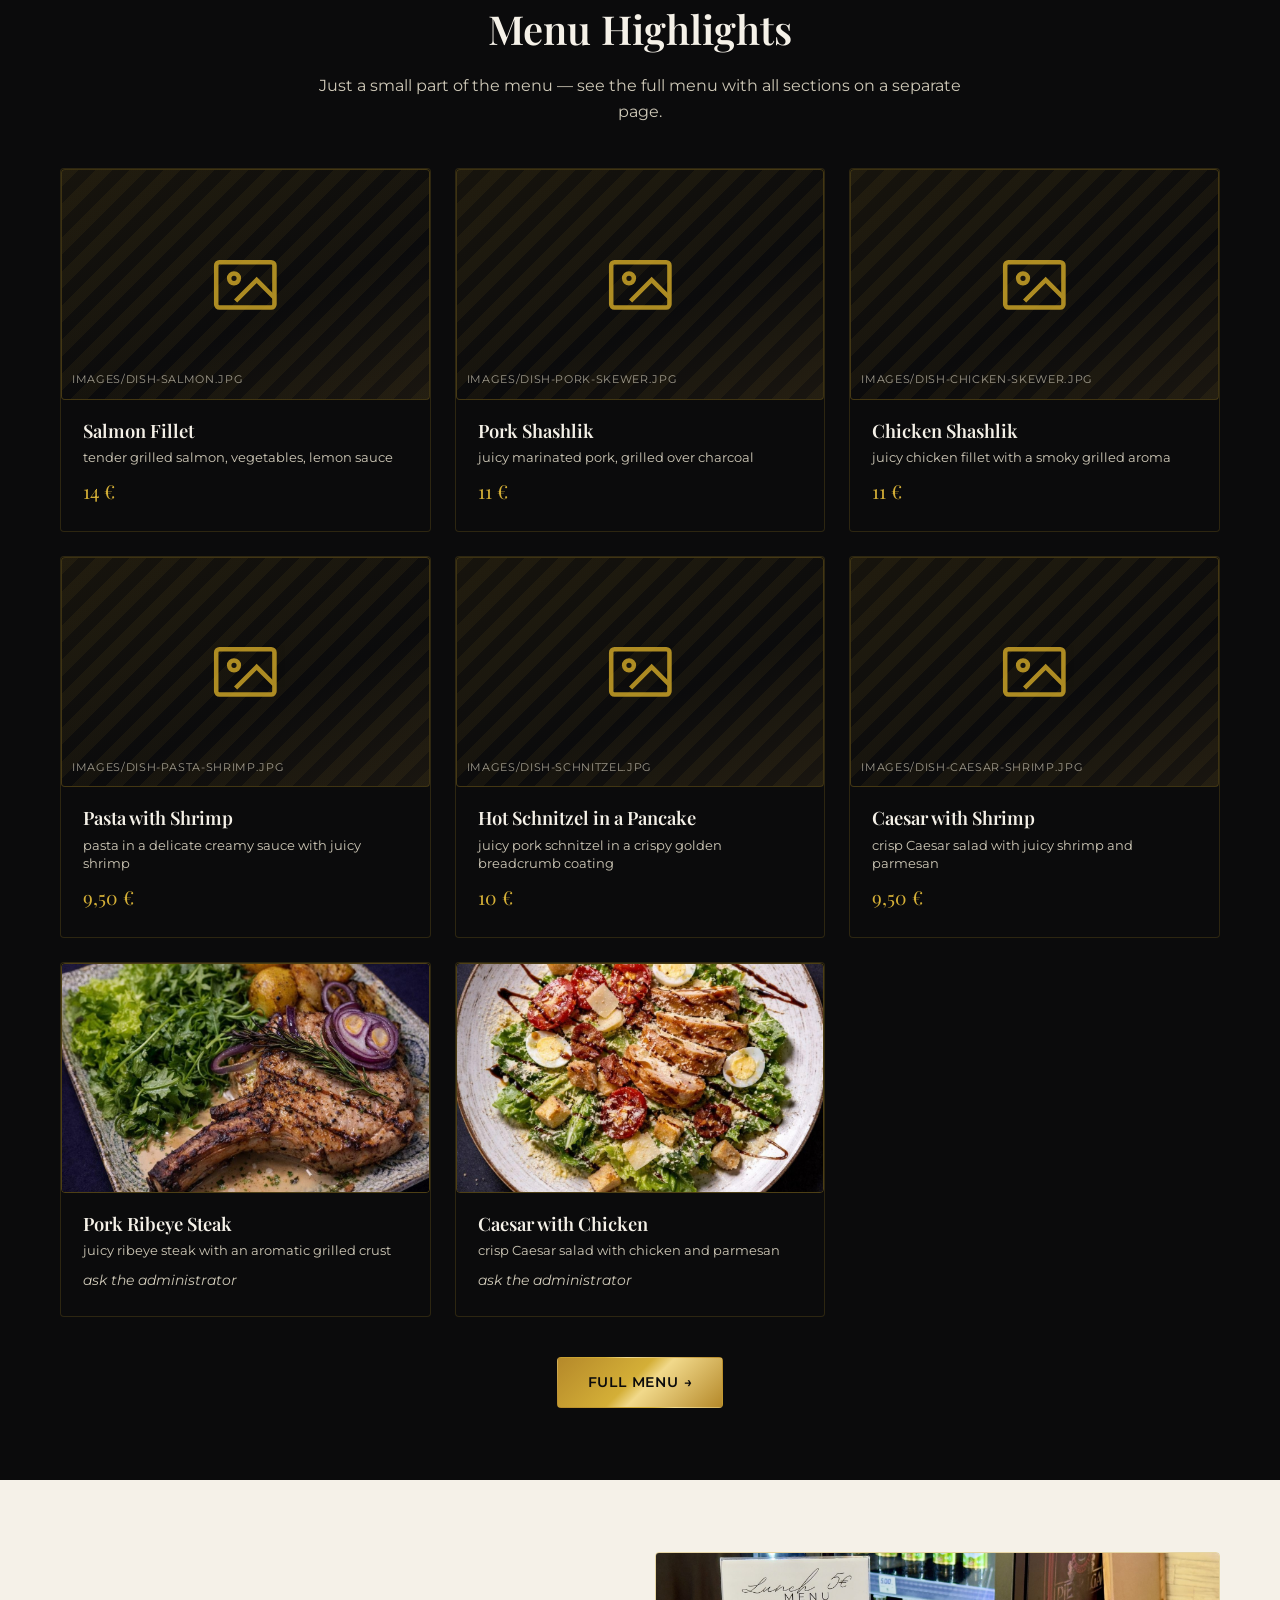
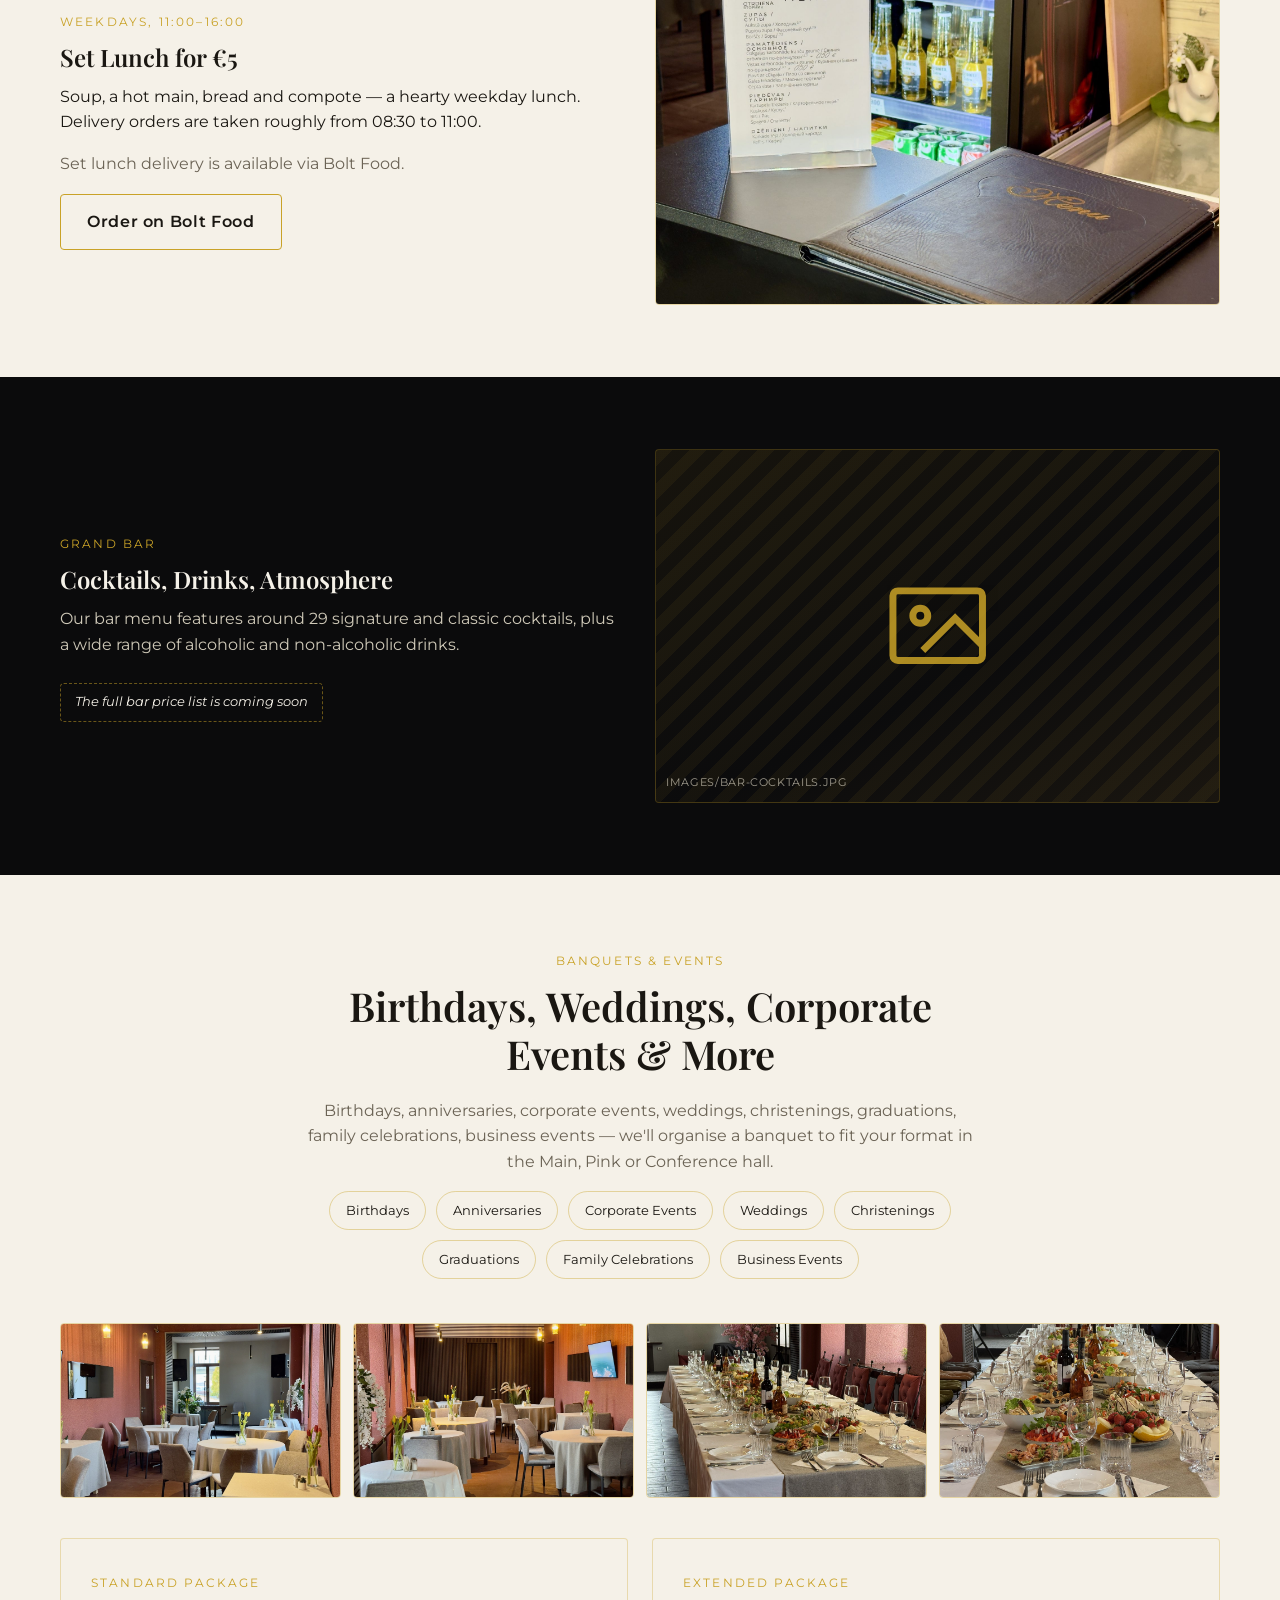
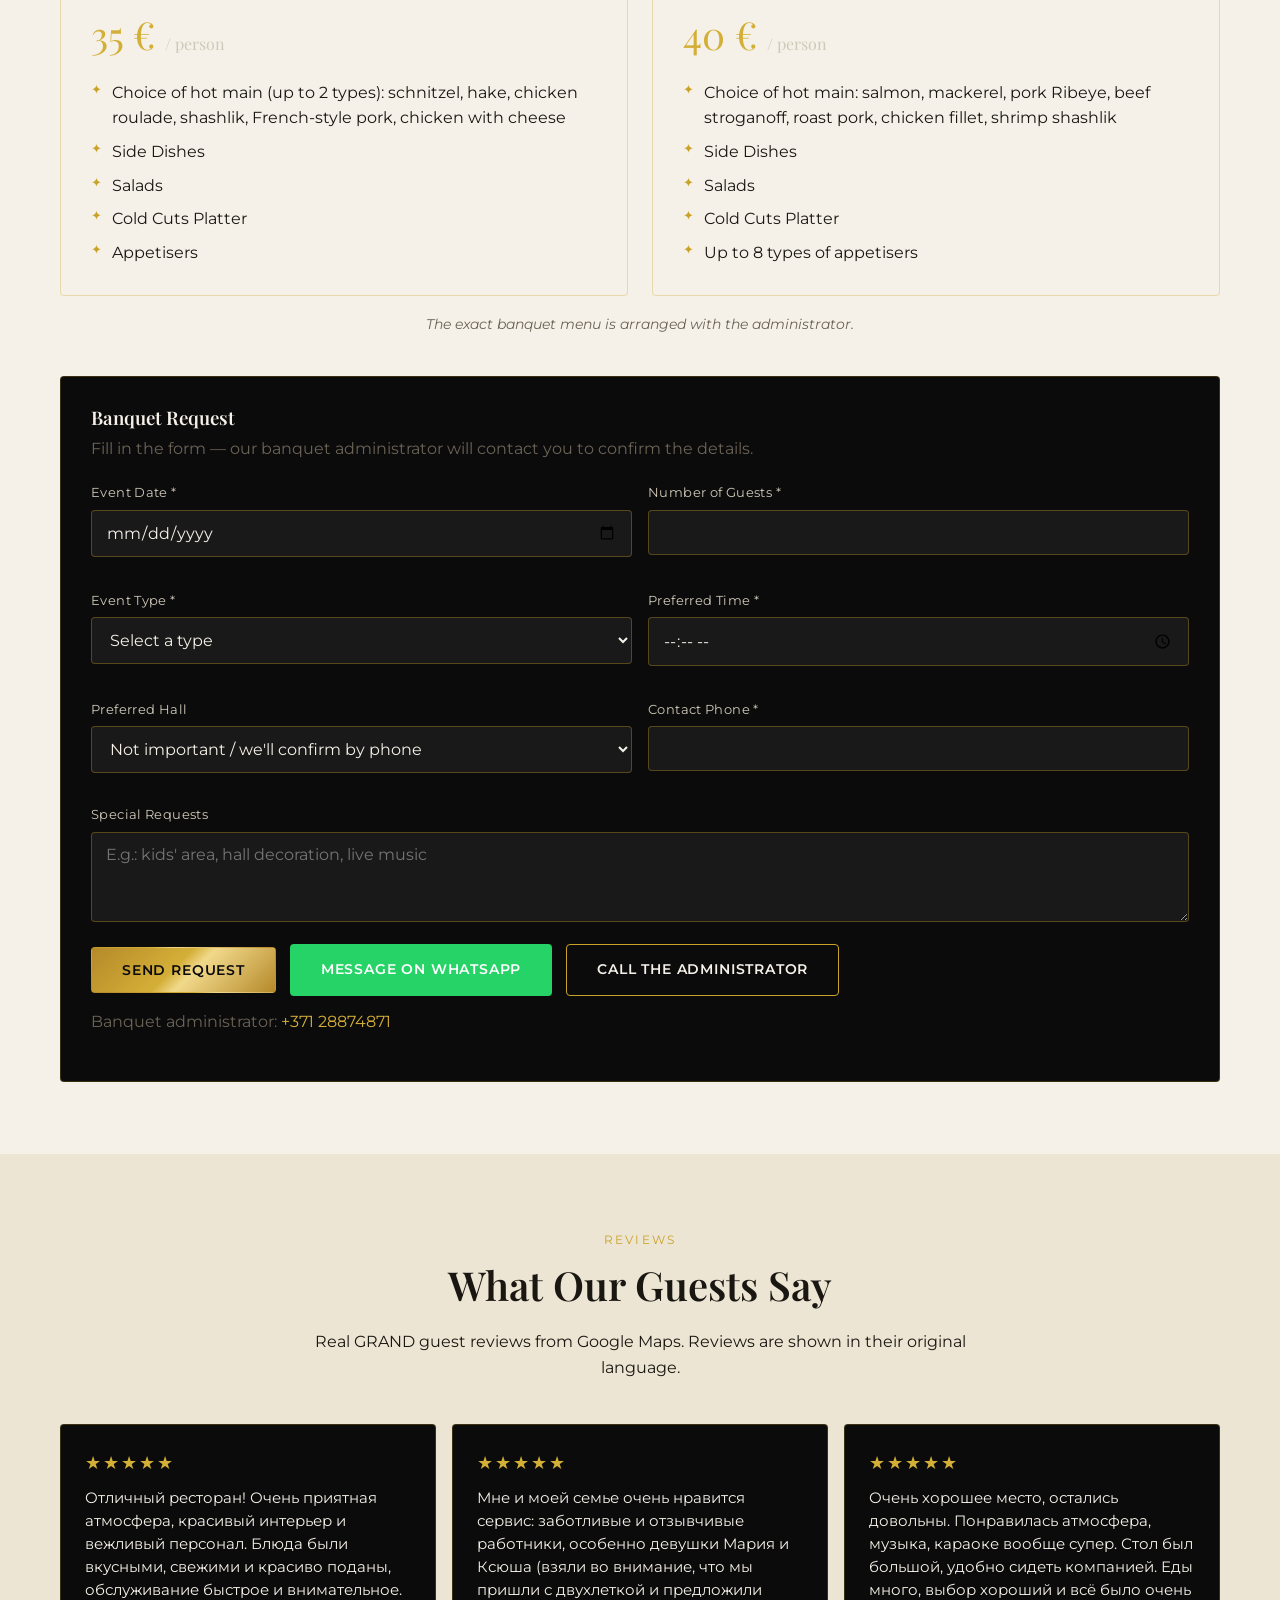
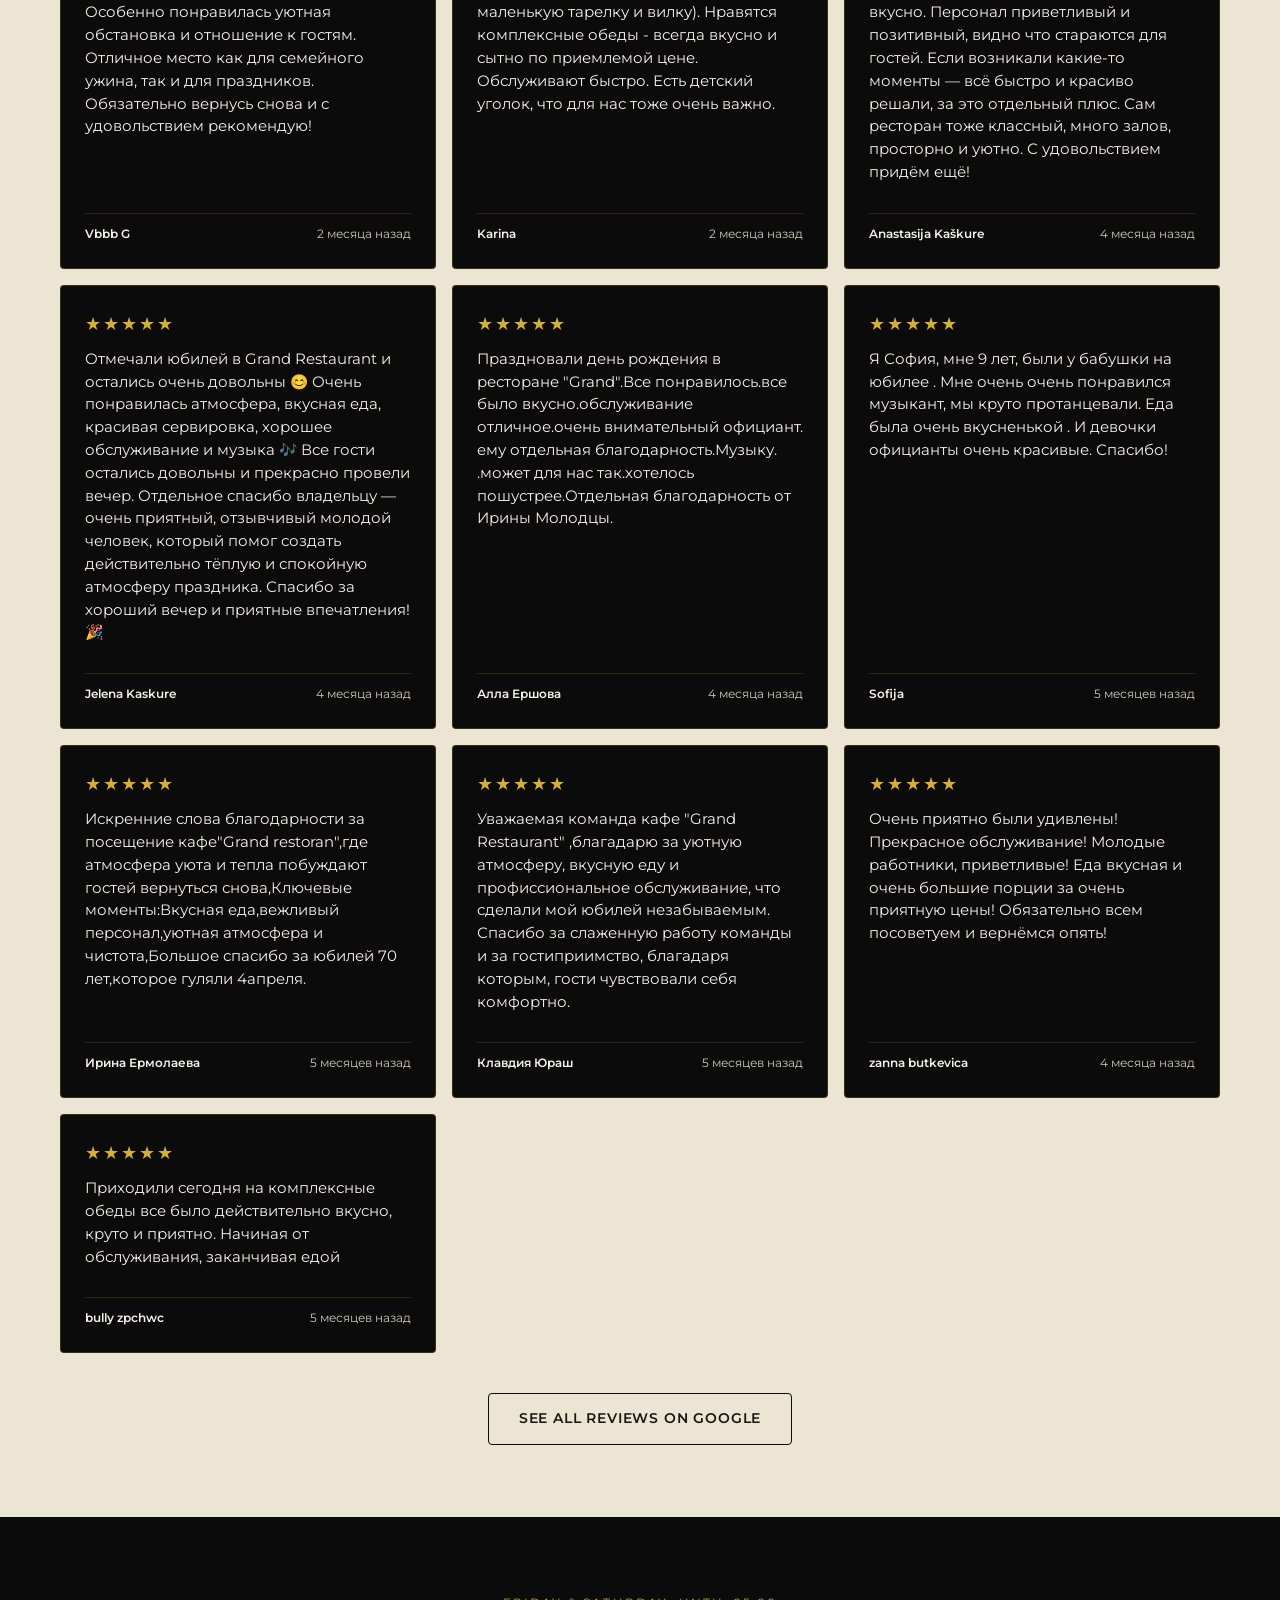
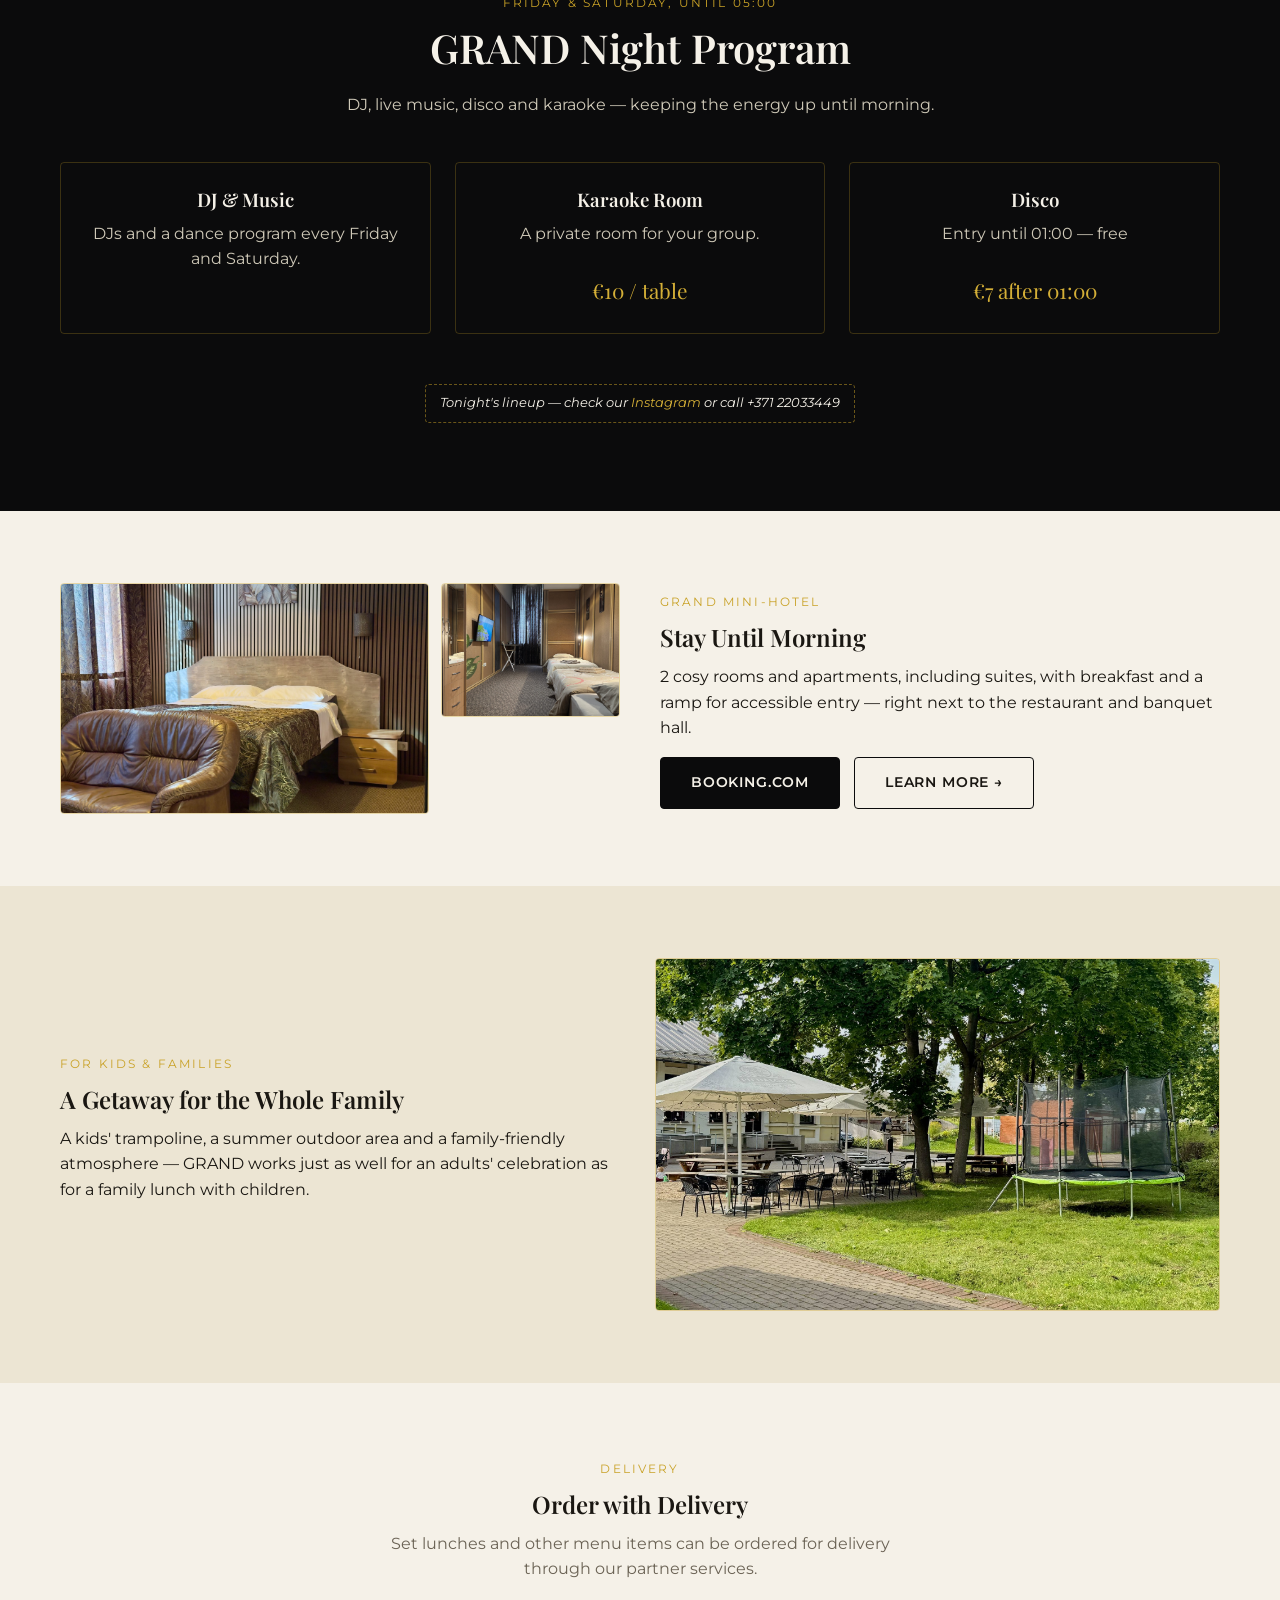
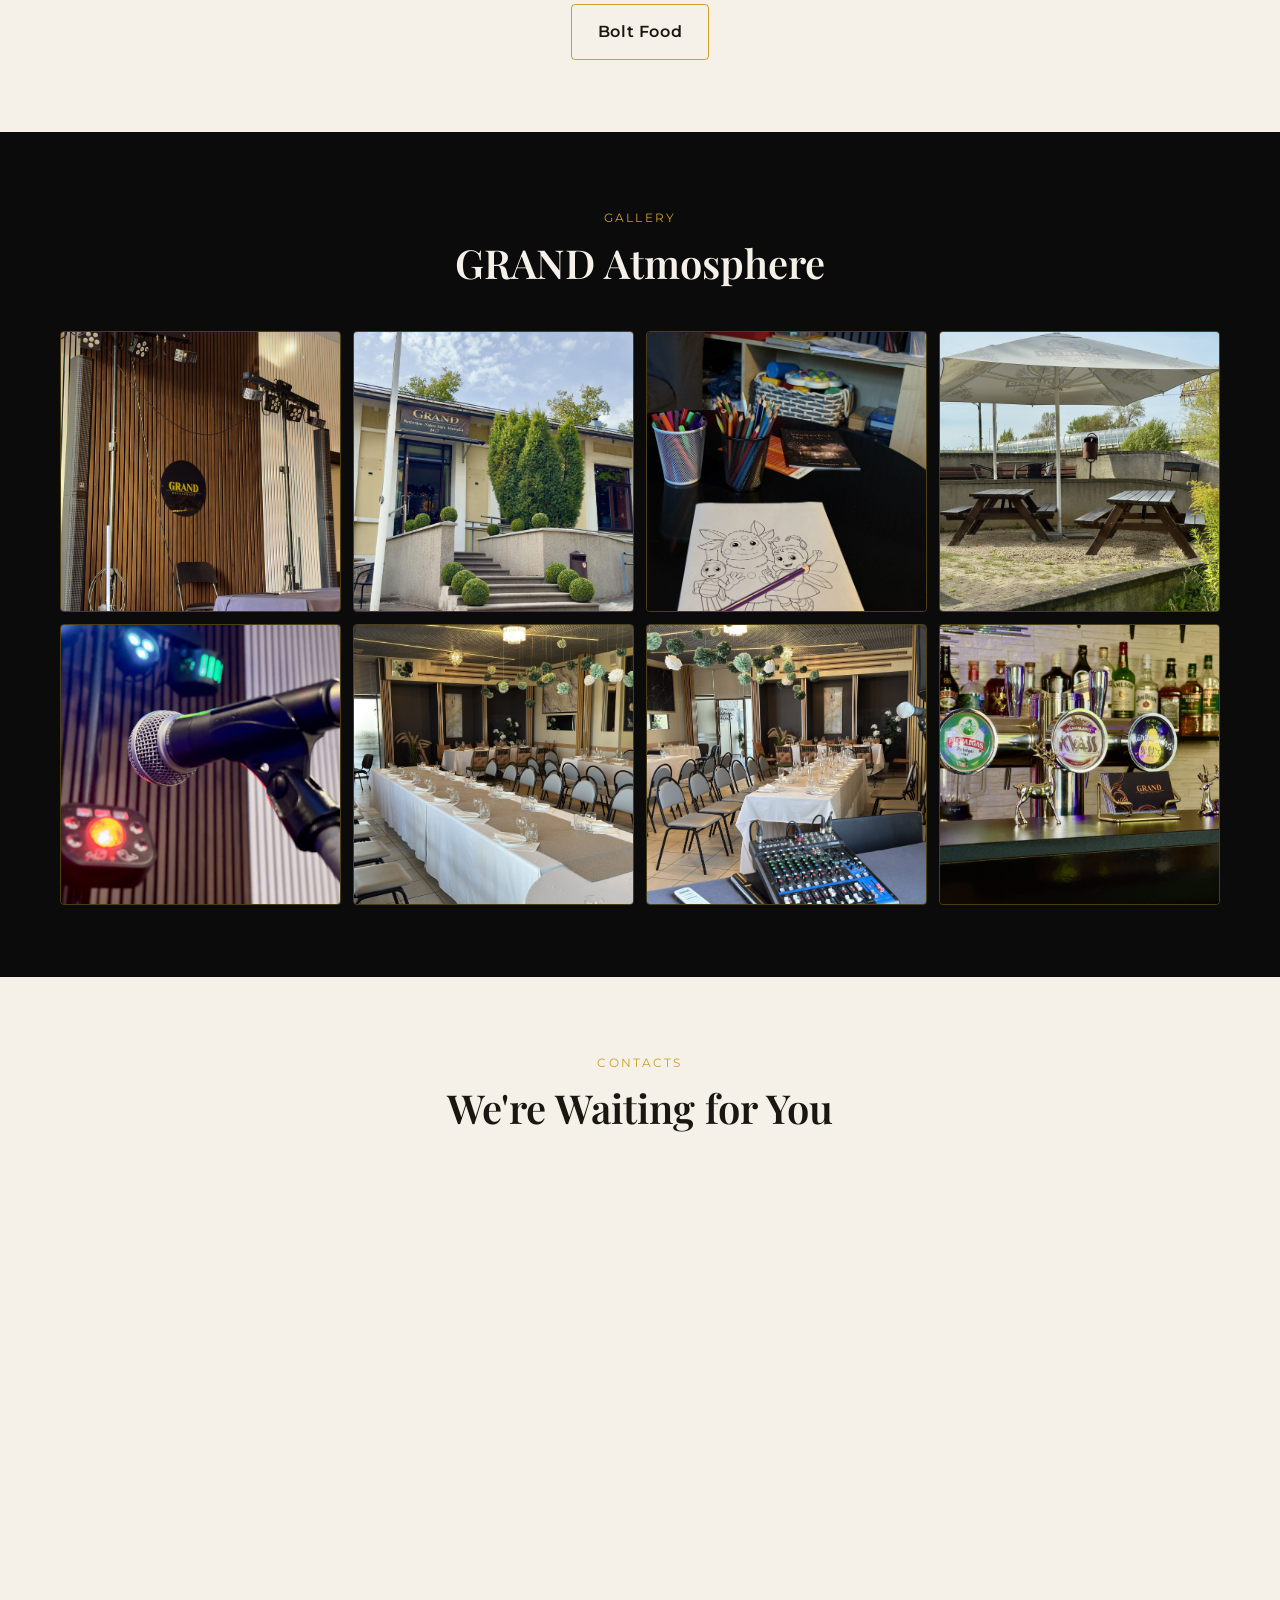
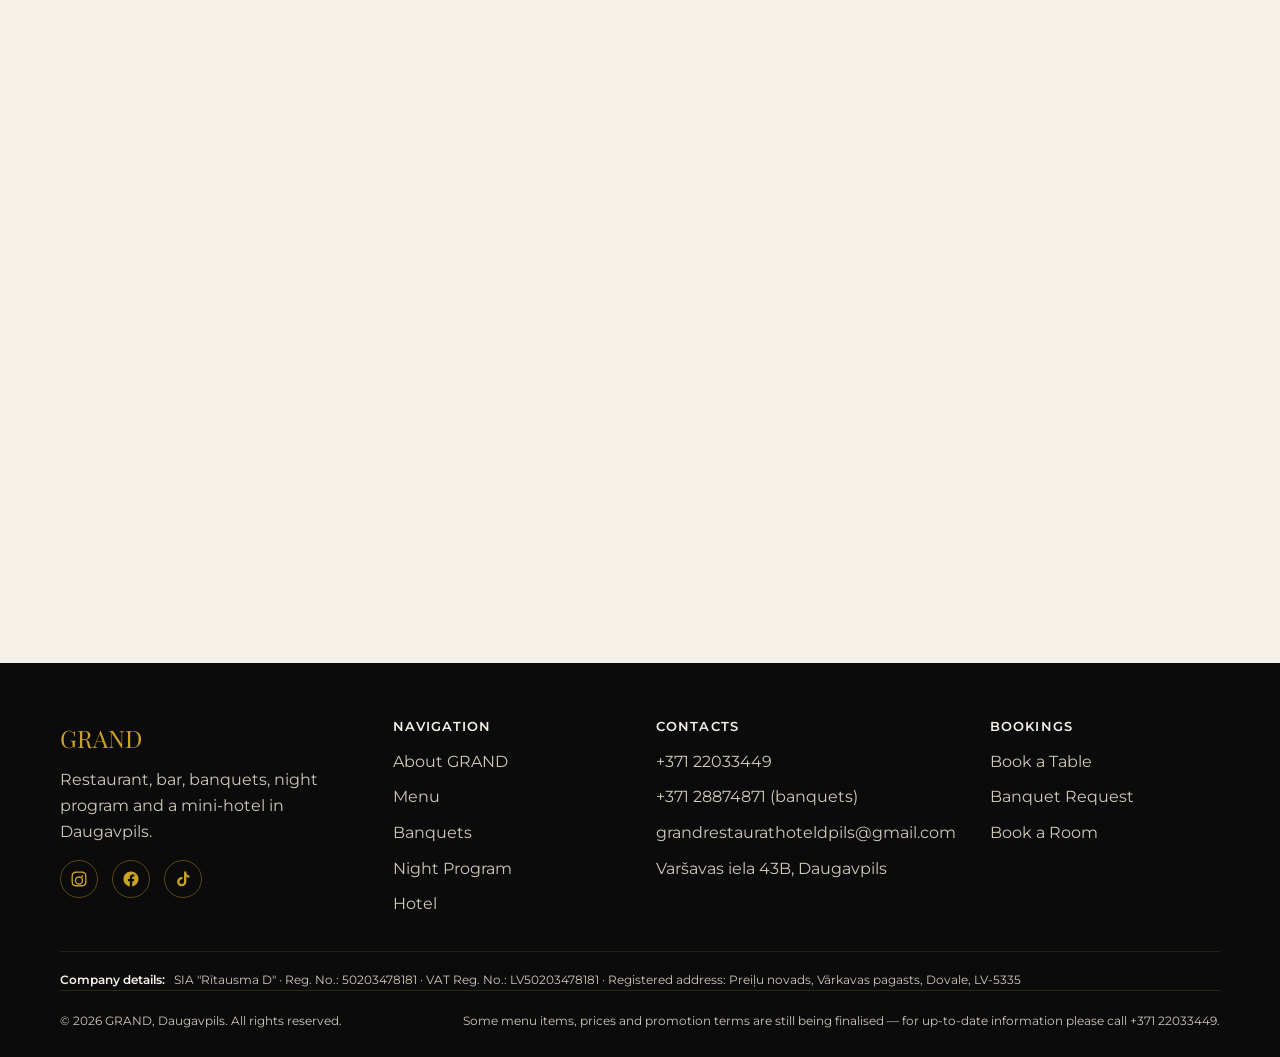
==== commit 6030167b: "Add pork ribeye and chicken Caesar cards to menu hits Add two new dish cards to the homepage "Menu H" ====
--- a/en/index.html
+++ b/en/index.html
@@ -154,6 +154,22 @@
             <h3>Caesar with Shrimp</h3>
             <p class="dish-description">crisp Caesar salad with juicy shrimp and parmesan</p>
             <div class="menu-card-price">9,50 €</div>
+          </div>
+        </article>
+        <article class="menu-card">
+          <div class="ph ph-wide ph-photo"><img src="/images/dish-pork-ribeye.jpg" alt="Pork Ribeye Steak" loading="lazy"></div>
+          <div class="menu-card-body">
+            <h3>Pork Ribeye Steak</h3>
+            <p class="dish-description">juicy ribeye steak with an aromatic grilled crust</p>
+            <div class="menu-card-price tbd">ask the administrator</div>
+          </div>
+        </article>
+        <article class="menu-card">
+          <div class="ph ph-wide ph-photo"><img src="/images/dish-caesar-chicken.jpg" alt="Caesar with Chicken" loading="lazy"></div>
+          <div class="menu-card-body">
+            <h3>Caesar with Chicken</h3>
+            <p class="dish-description">crisp Caesar salad with chicken and parmesan</p>
+            <div class="menu-card-price tbd">ask the administrator</div>
           </div>
         </article>
       </div>
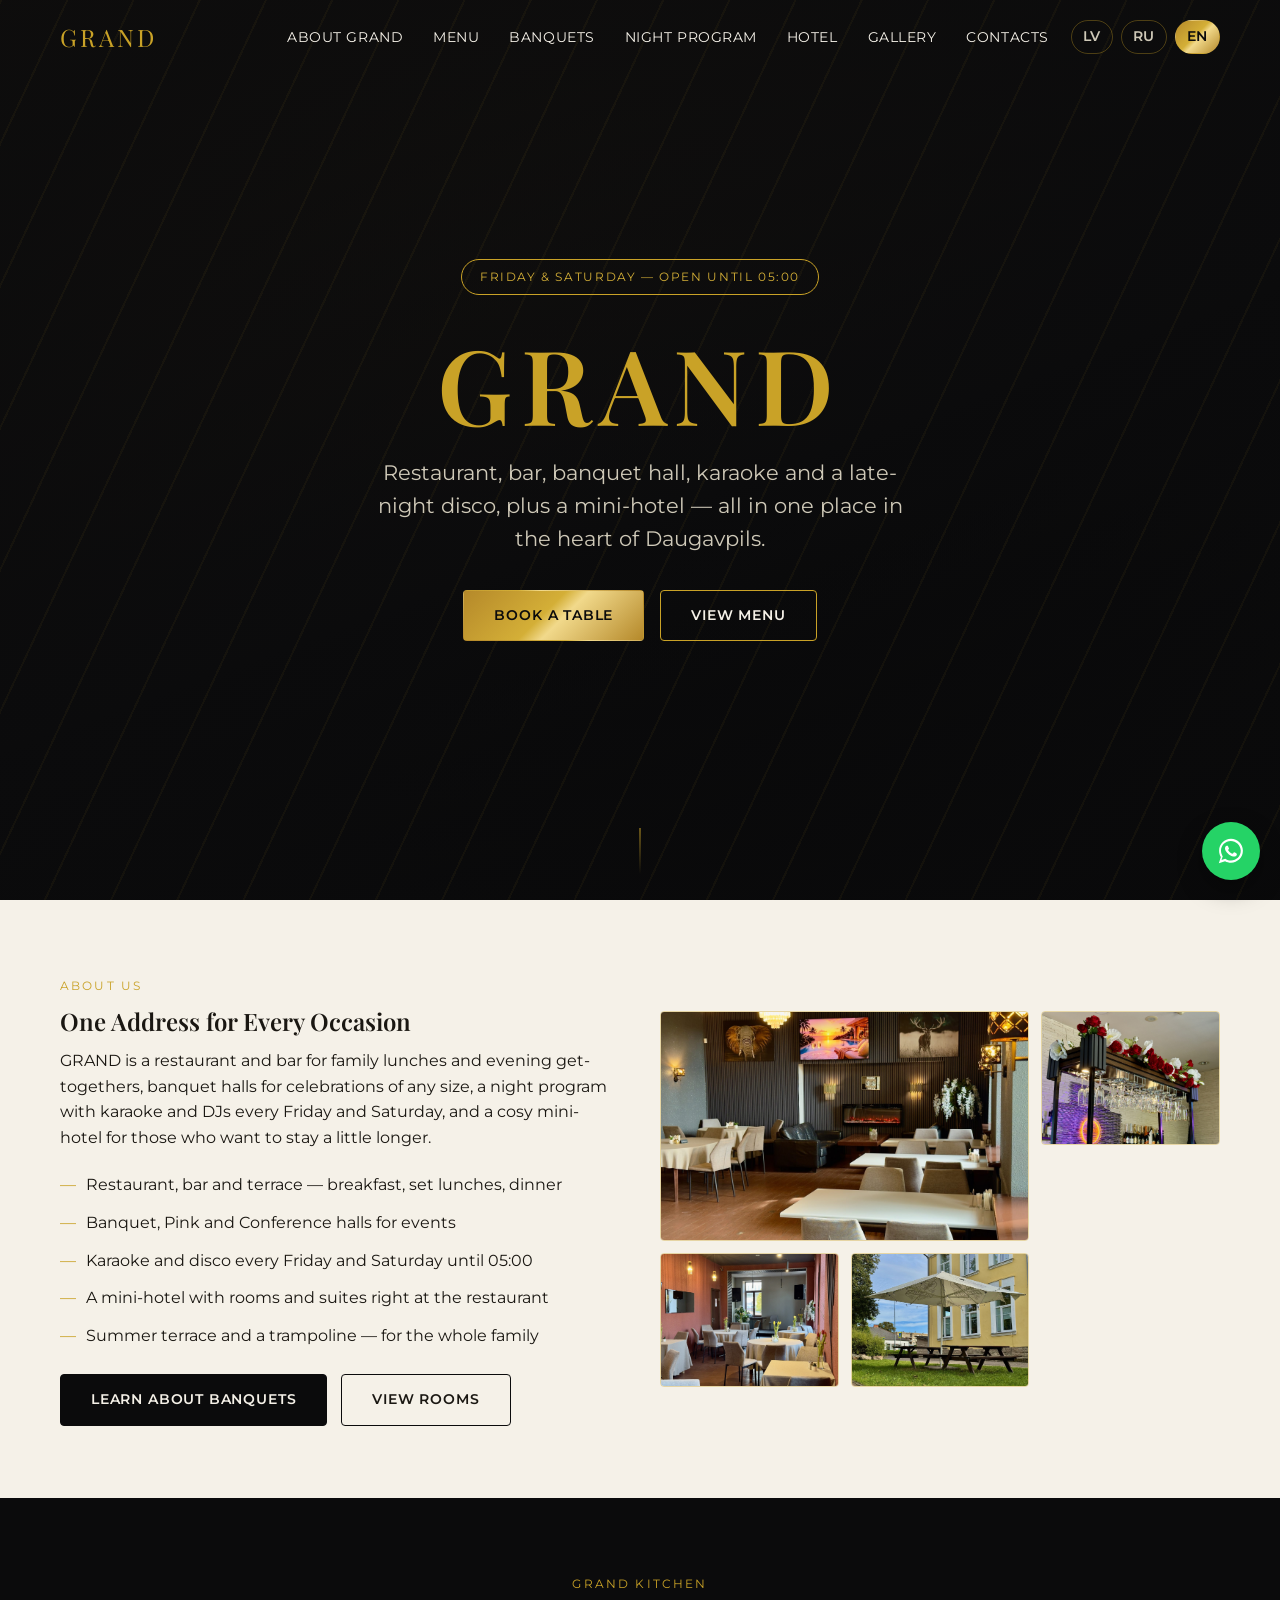
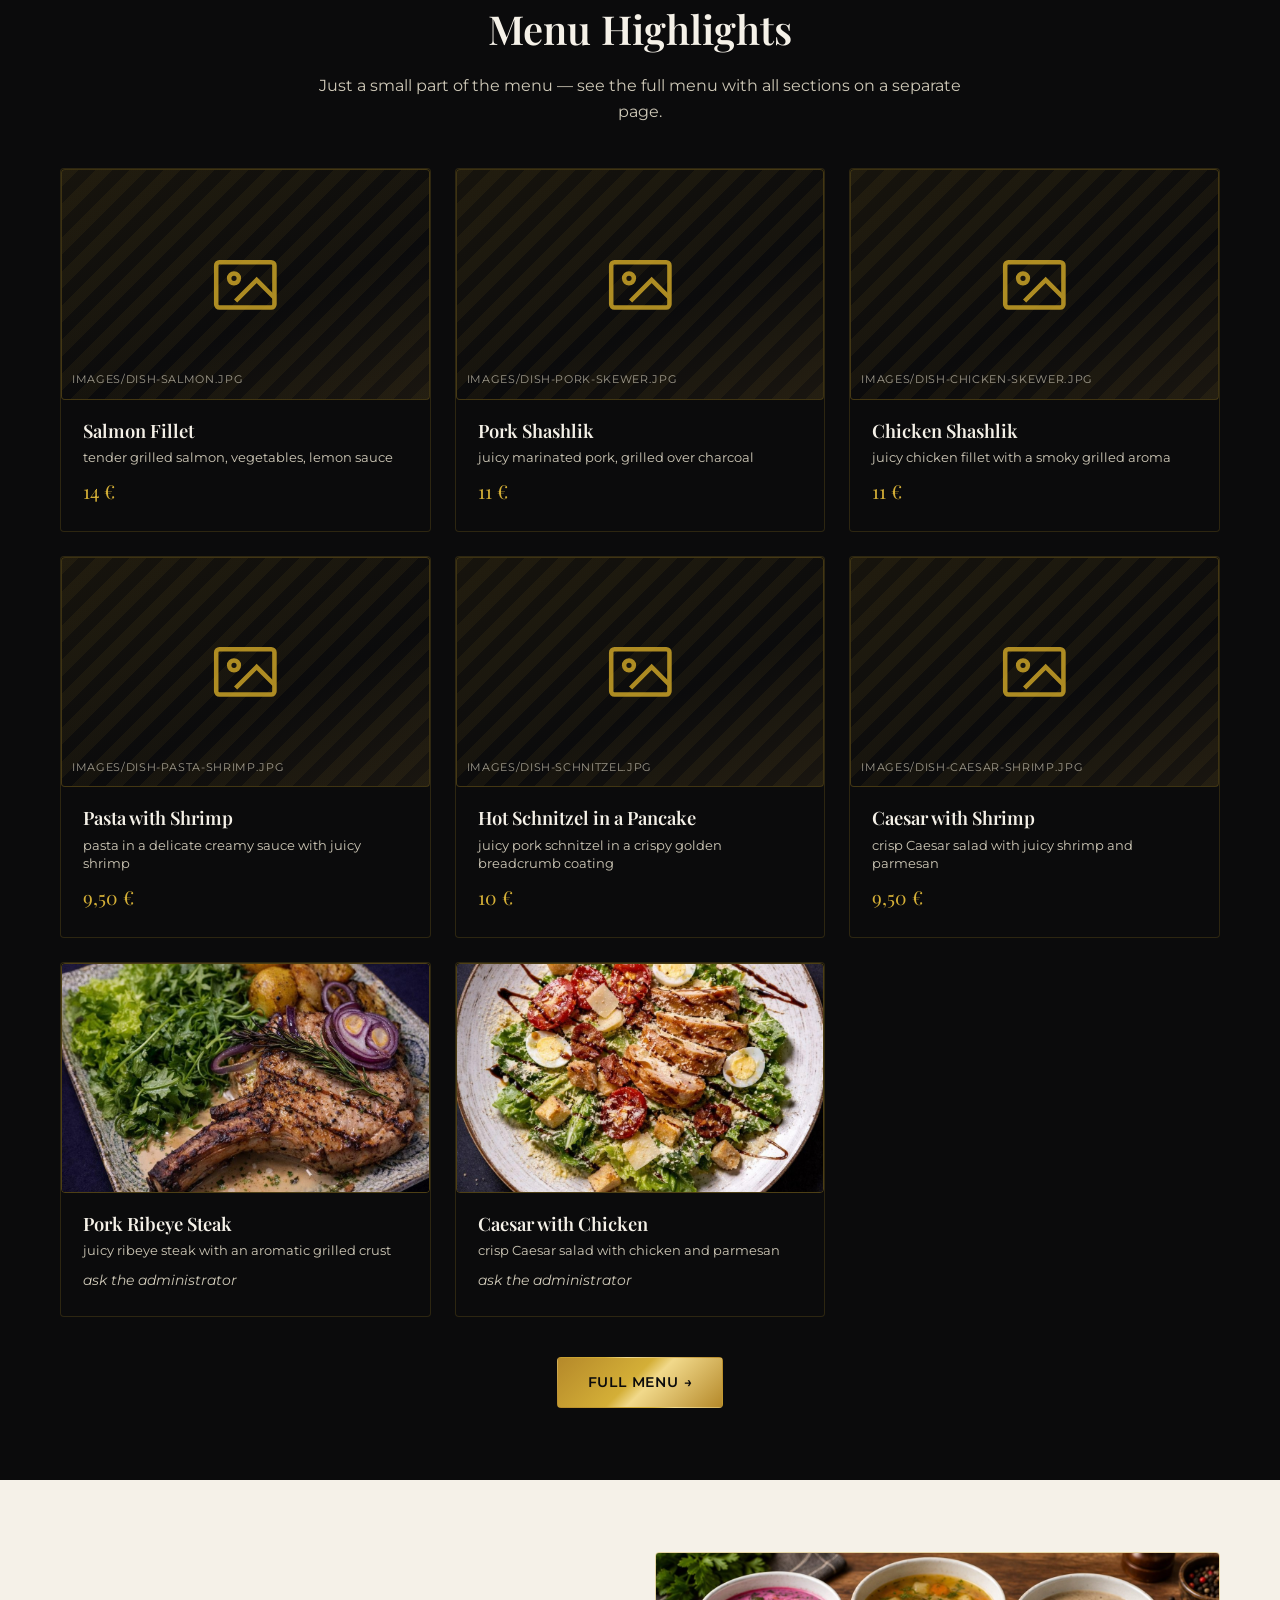
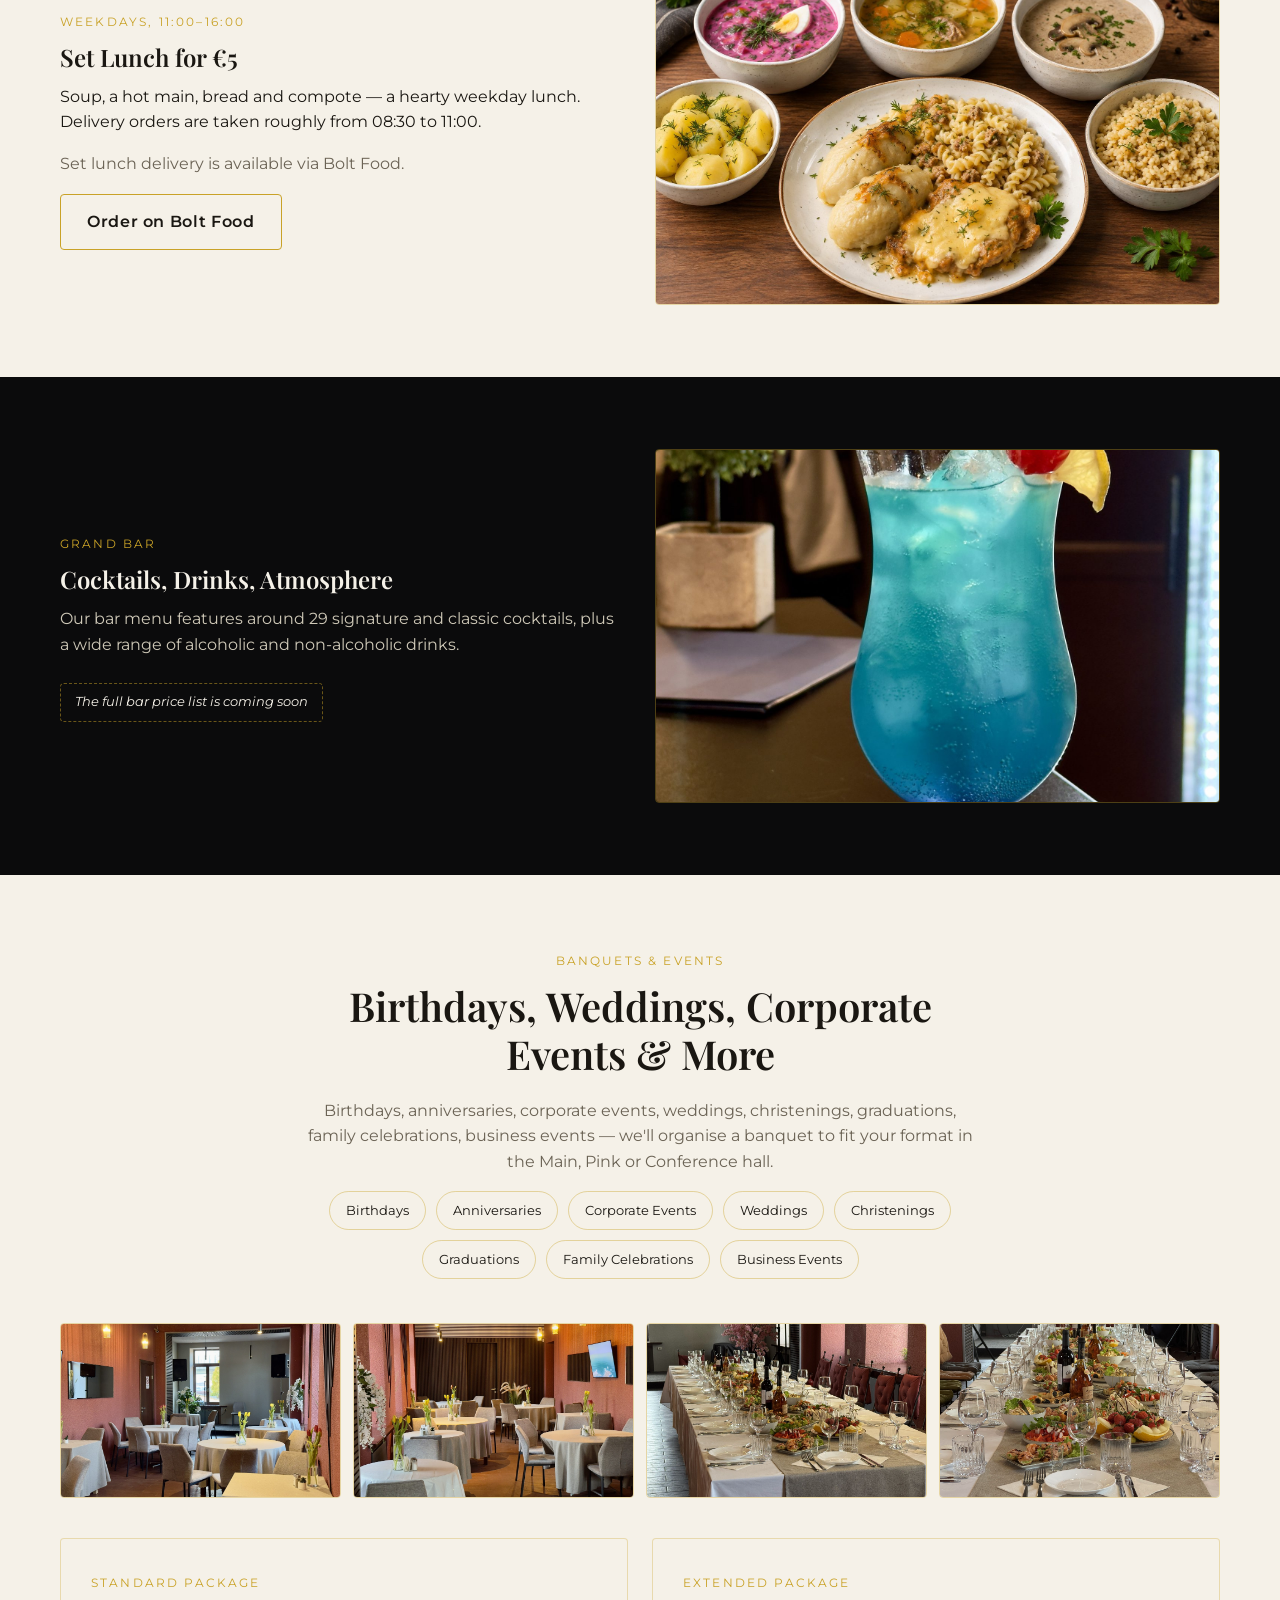
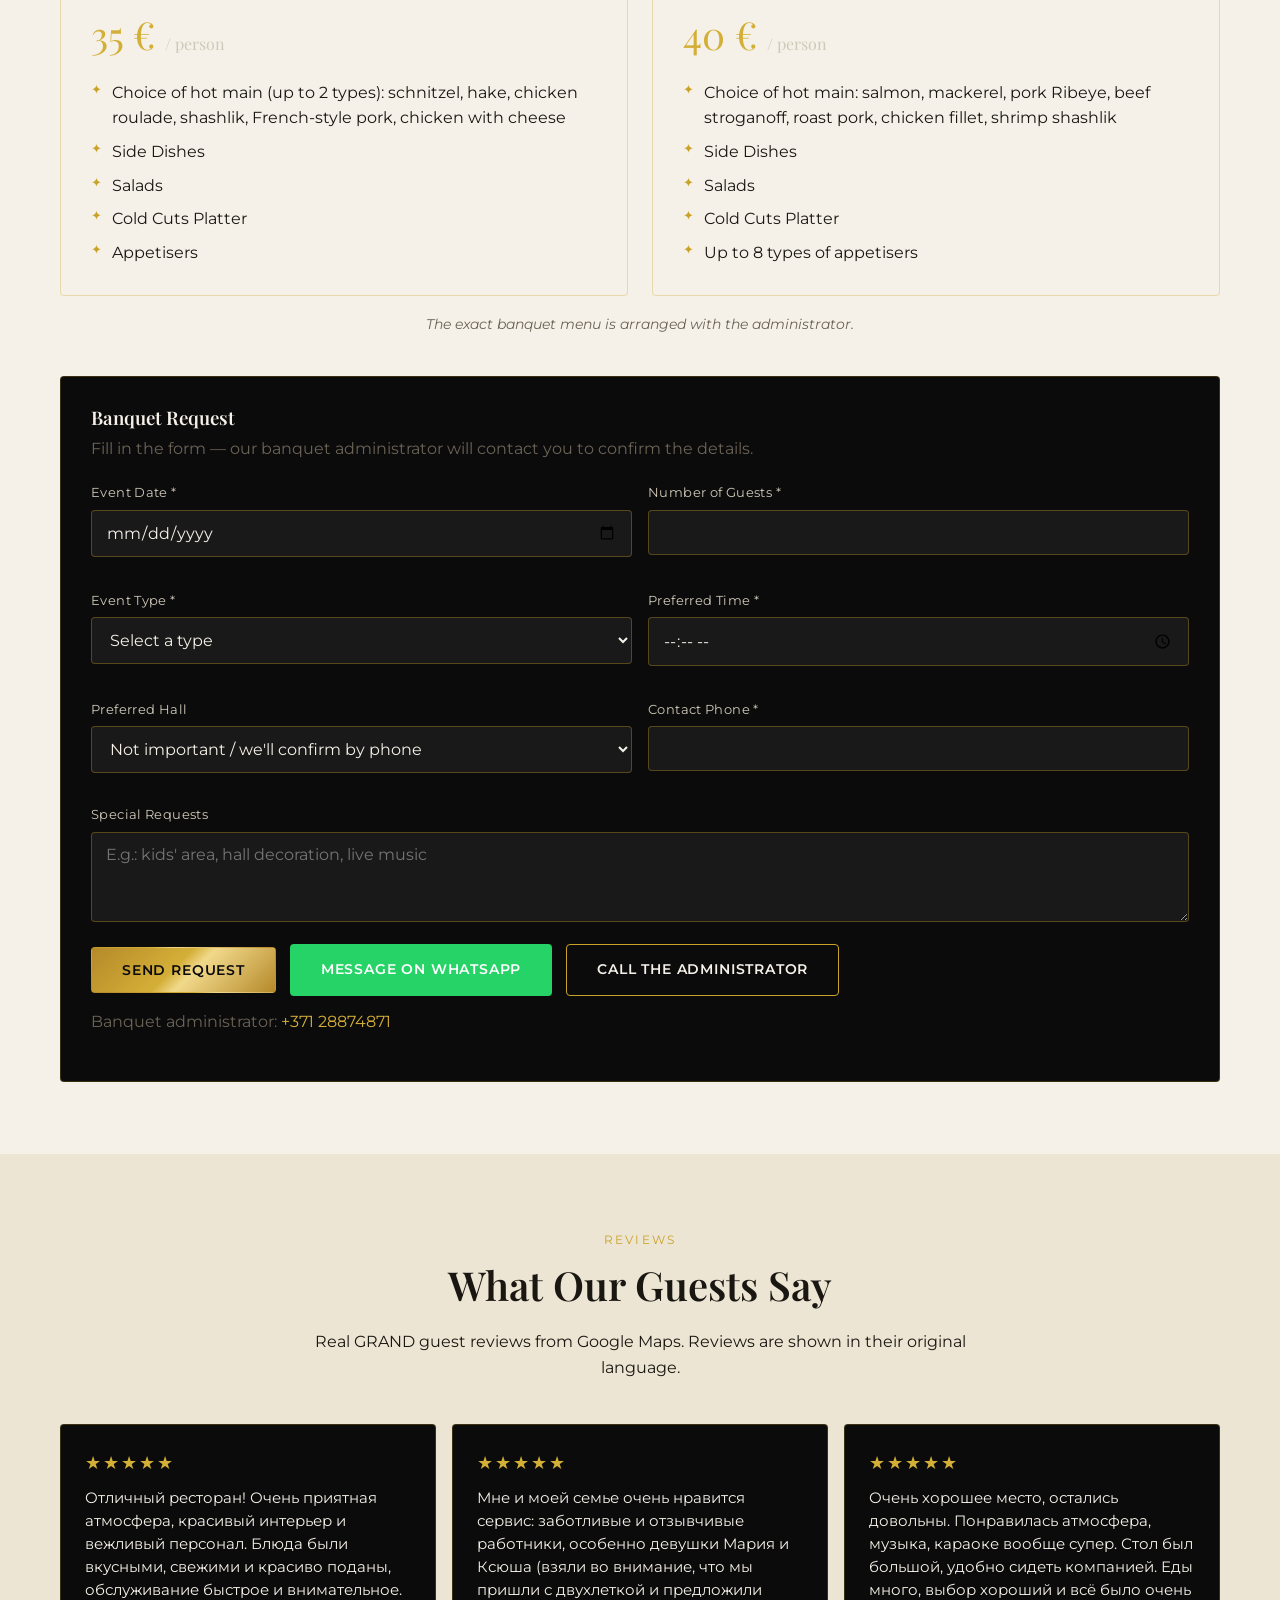
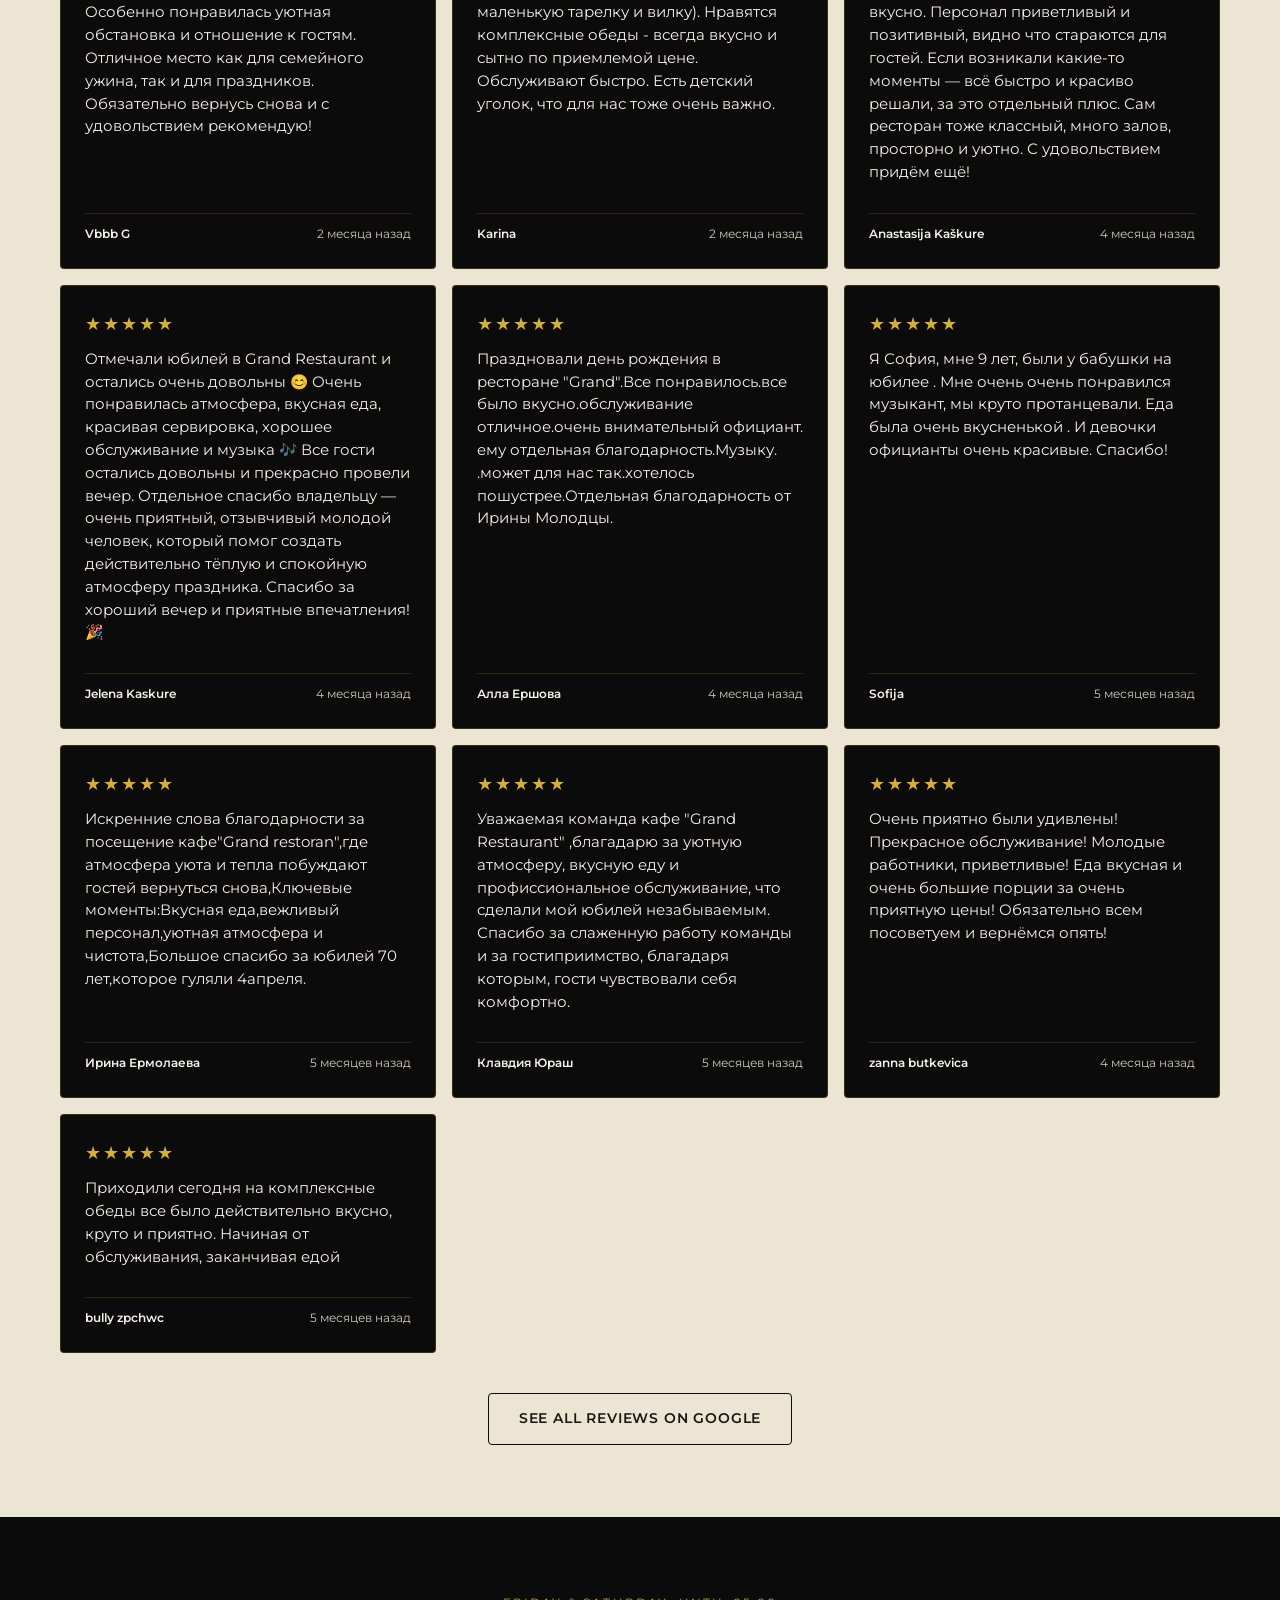
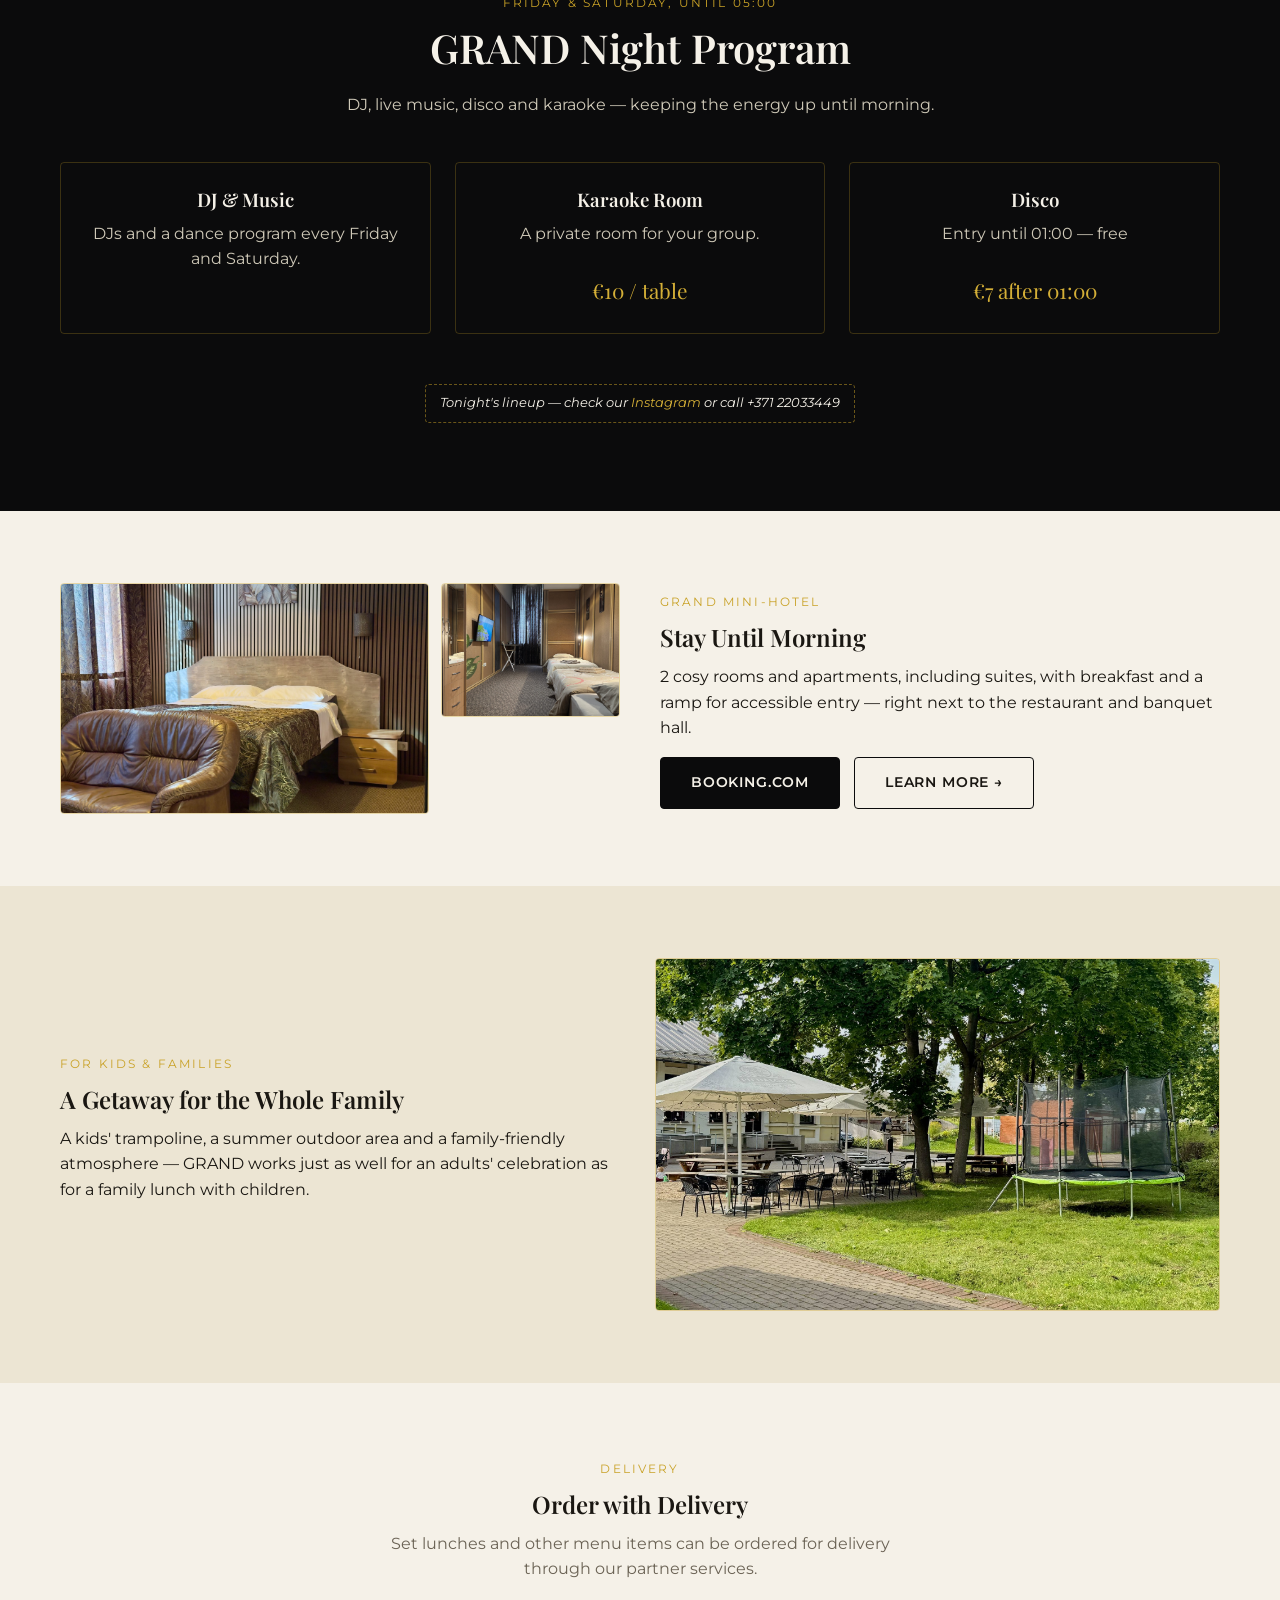
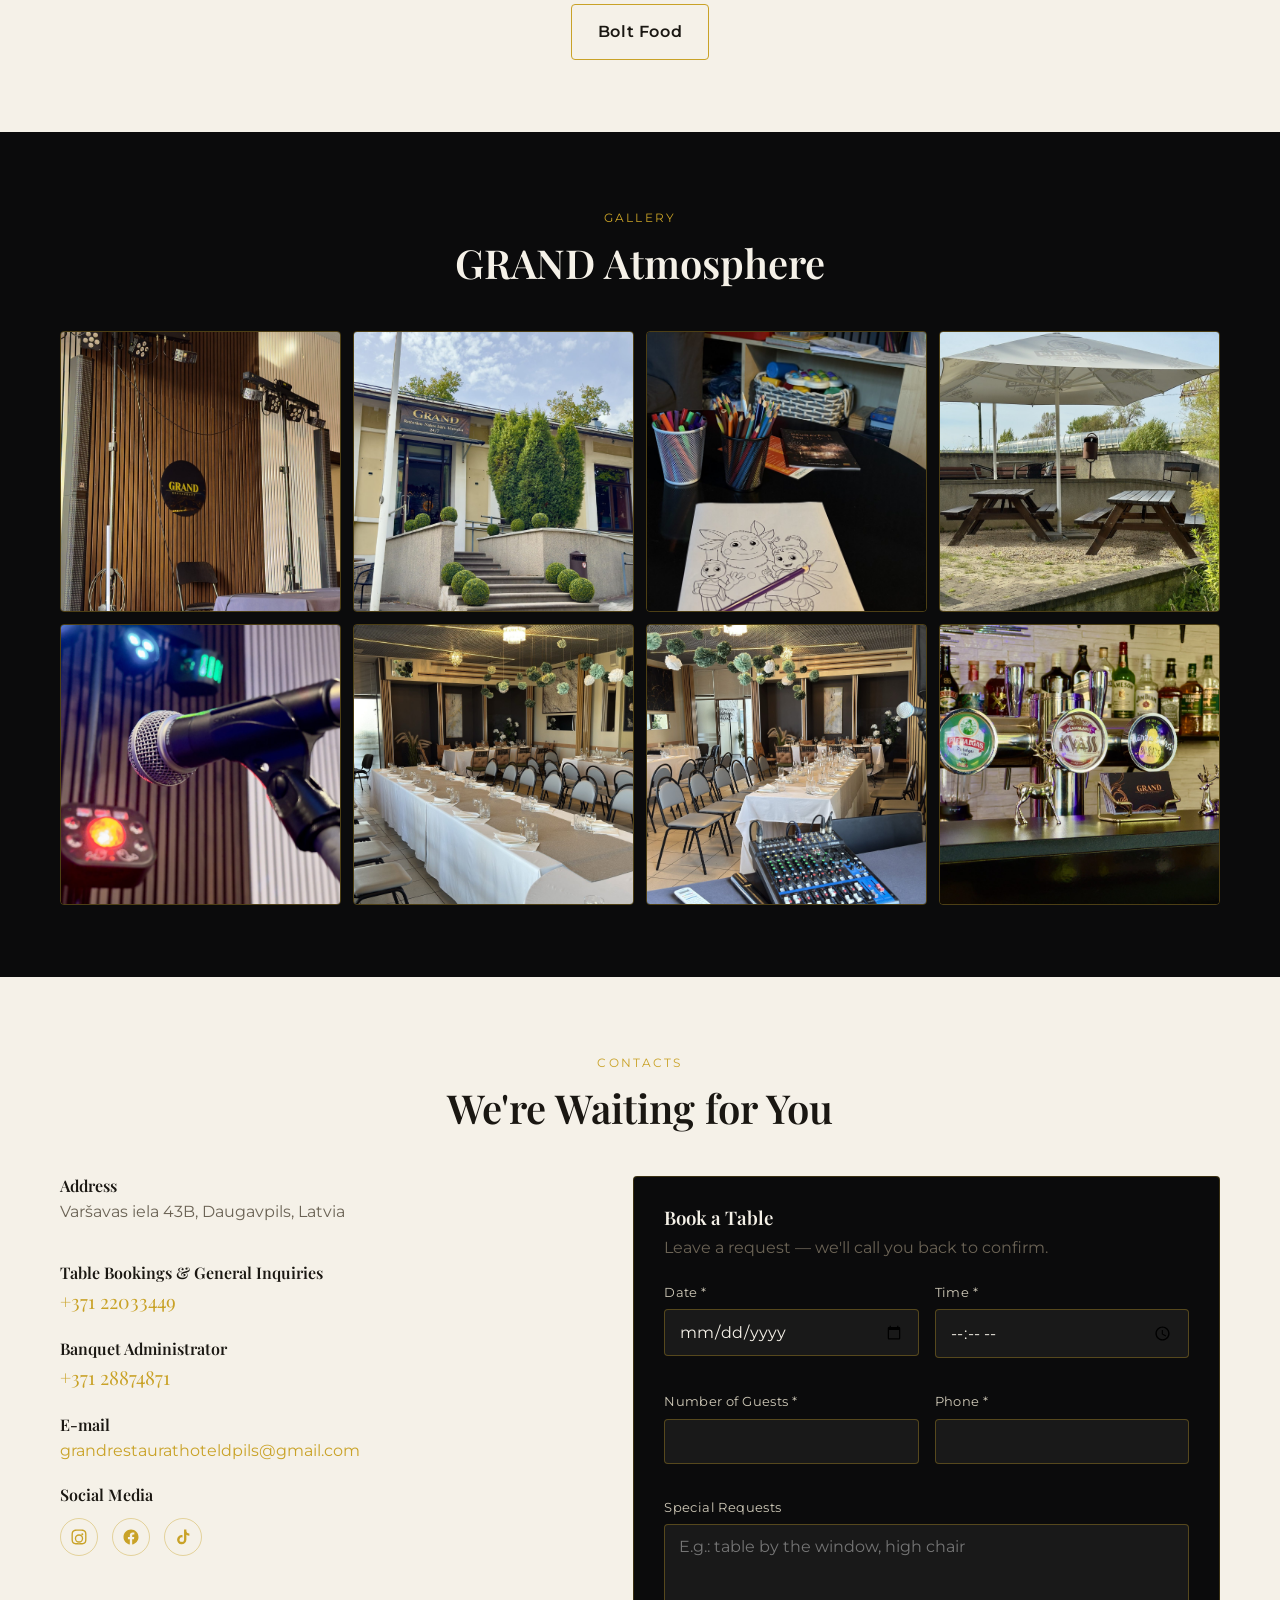
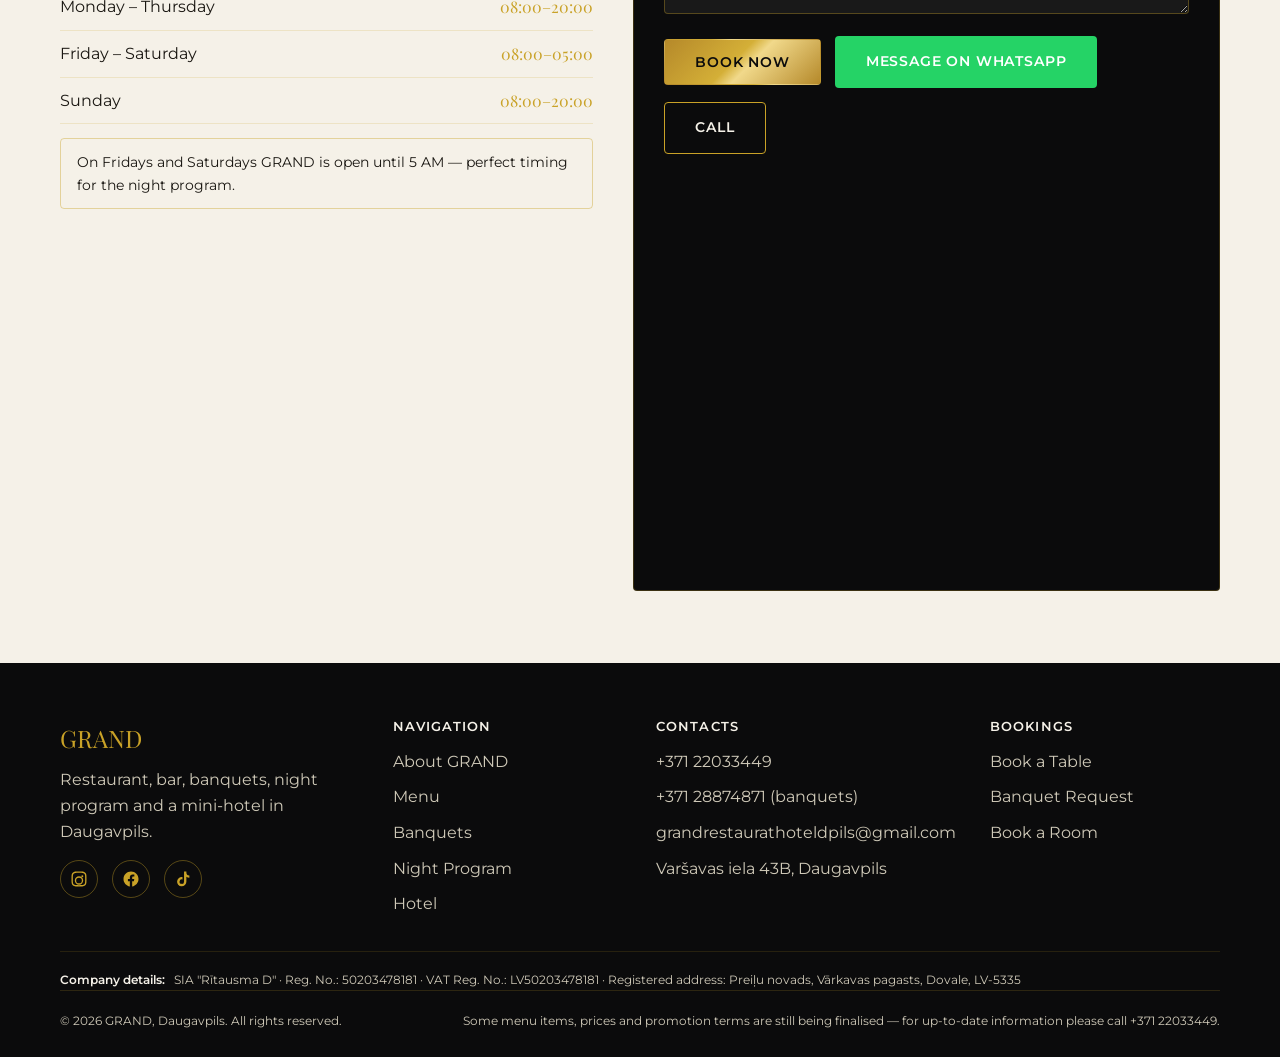
==== commit d98ab7c9: "Add bar cocktail photo, upgrade the lunch-set photo Replace the bar-cocktails.jpg placeholder (LV/RU" ====
--- a/en/index.html
+++ b/en/index.html
@@ -201,10 +201,7 @@
   <section class="section section-dark">
     <div class="container">
       <div class="info-strip reverse">
-        <div class="ph ph-wide reveal">
-          <svg viewBox="0 0 24 24" fill="none" stroke="currentColor" stroke-width="1.4"><rect x="3" y="5" width="18" height="14" rx="1"/><circle cx="8.5" cy="10" r="1.5"/><path d="M21 16l-5.5-5.5L9 17"/></svg>
-          <span class="ph-label">images/bar-cocktails.jpg</span>
-        </div>
+        <div class="ph ph-wide ph-photo reveal"><img src="/images/bar-cocktails.jpg" alt="Cocktail at GRAND bar" loading="lazy"></div>
         <div class="reveal">
           <span class="section-eyebrow">GRAND Bar</span>
           <h2>Cocktails, Drinks, Atmosphere</h2>
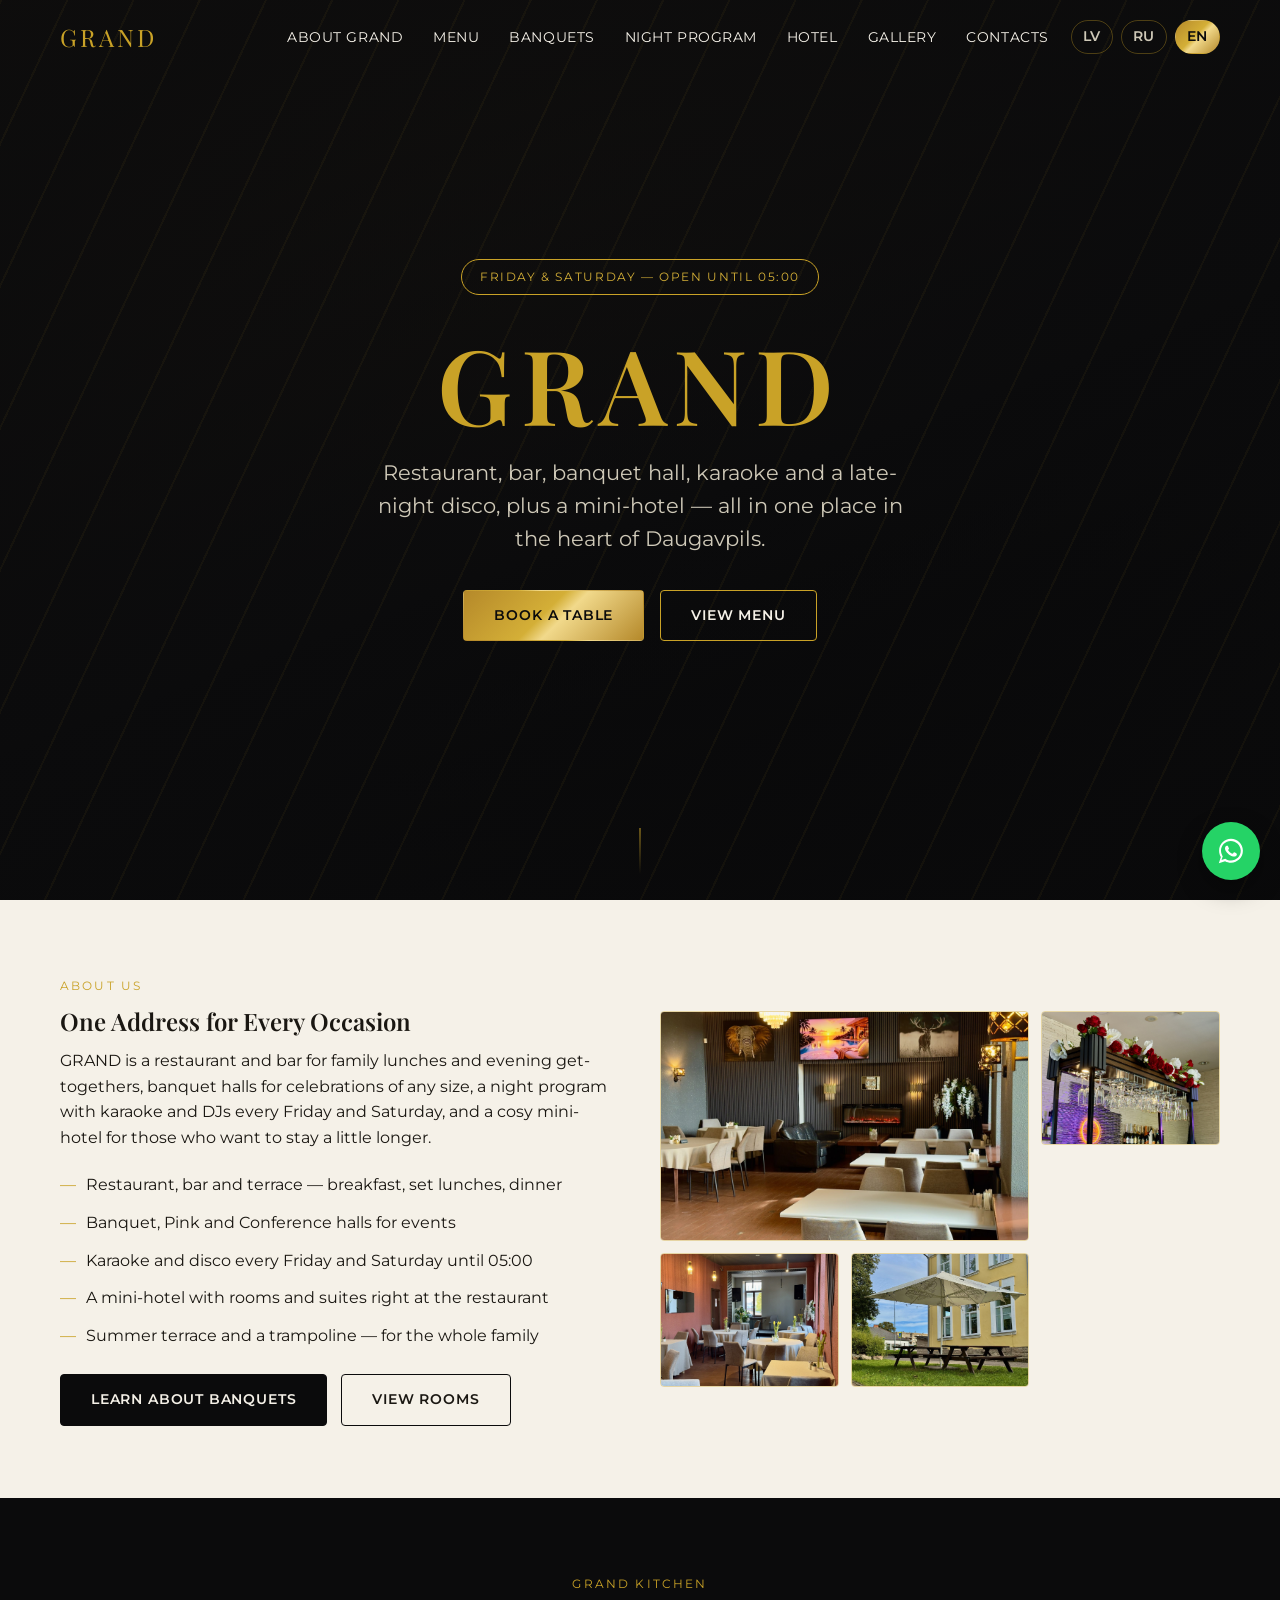
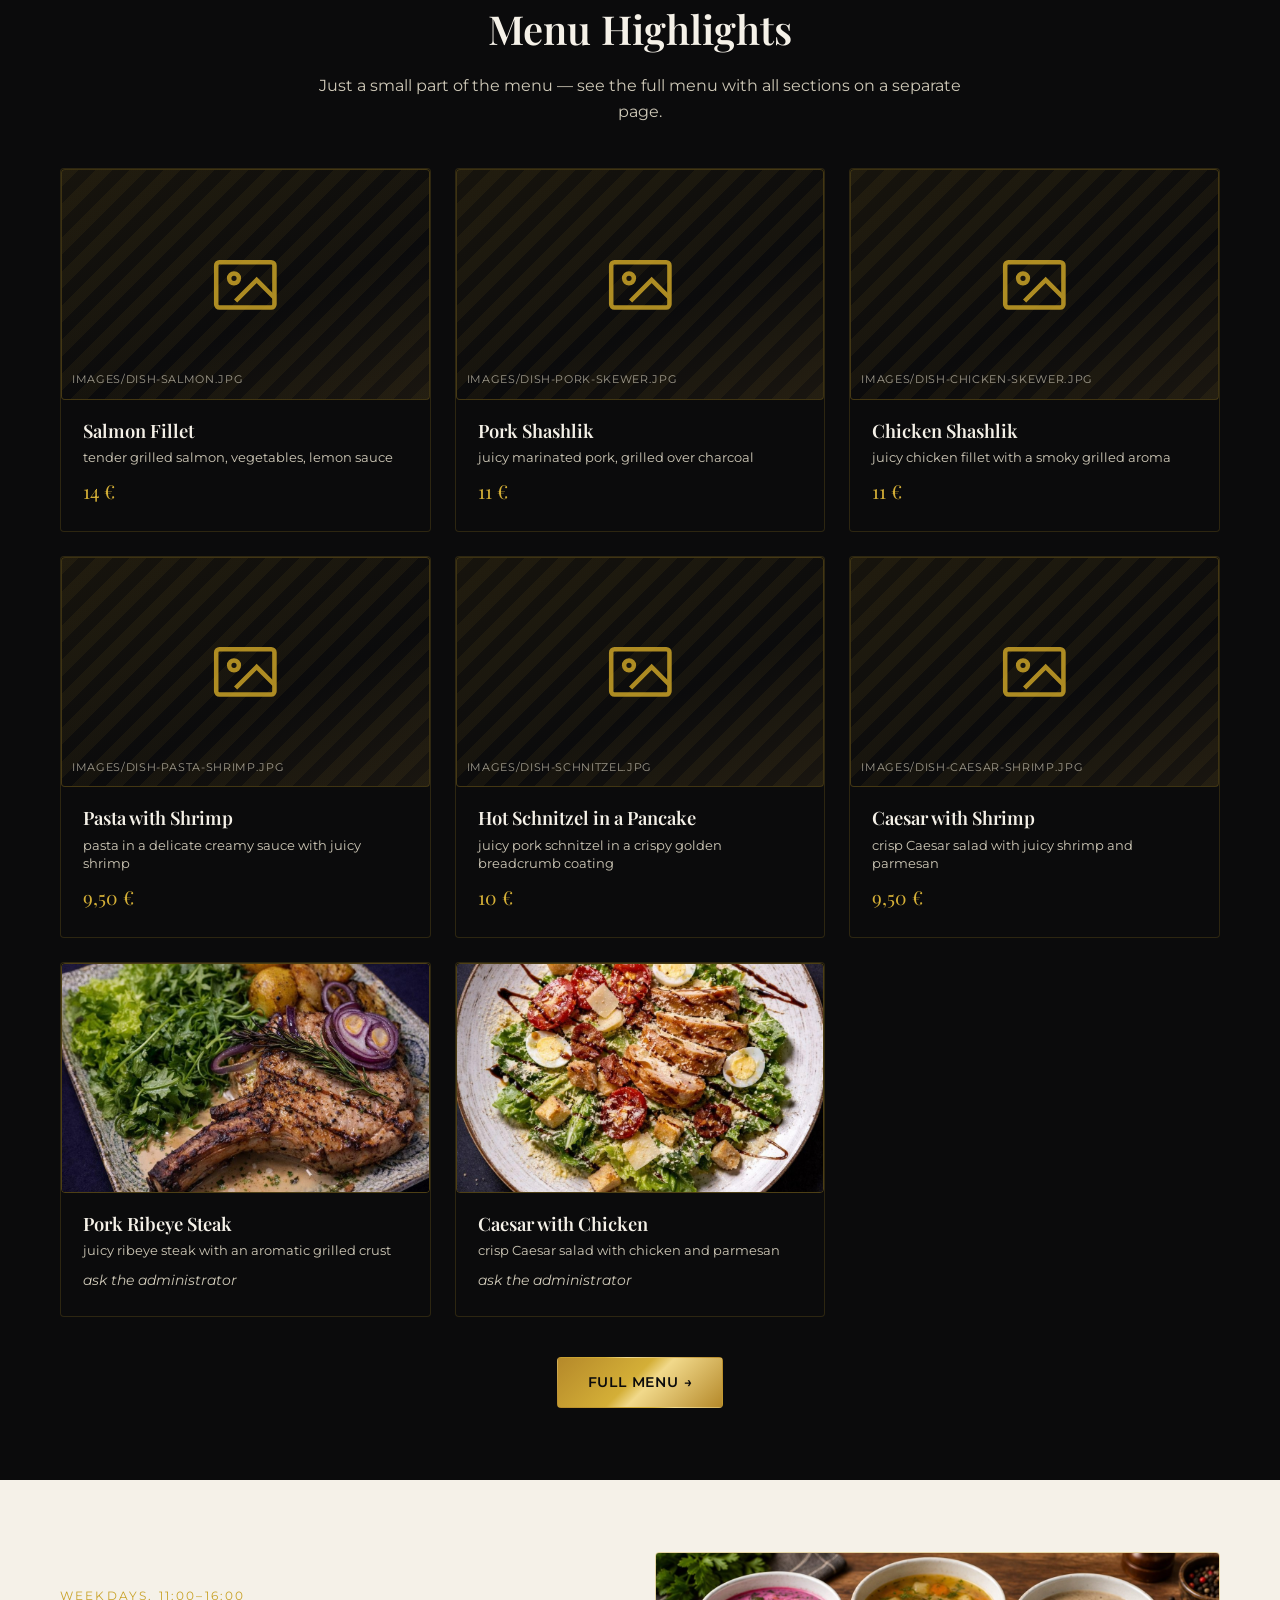
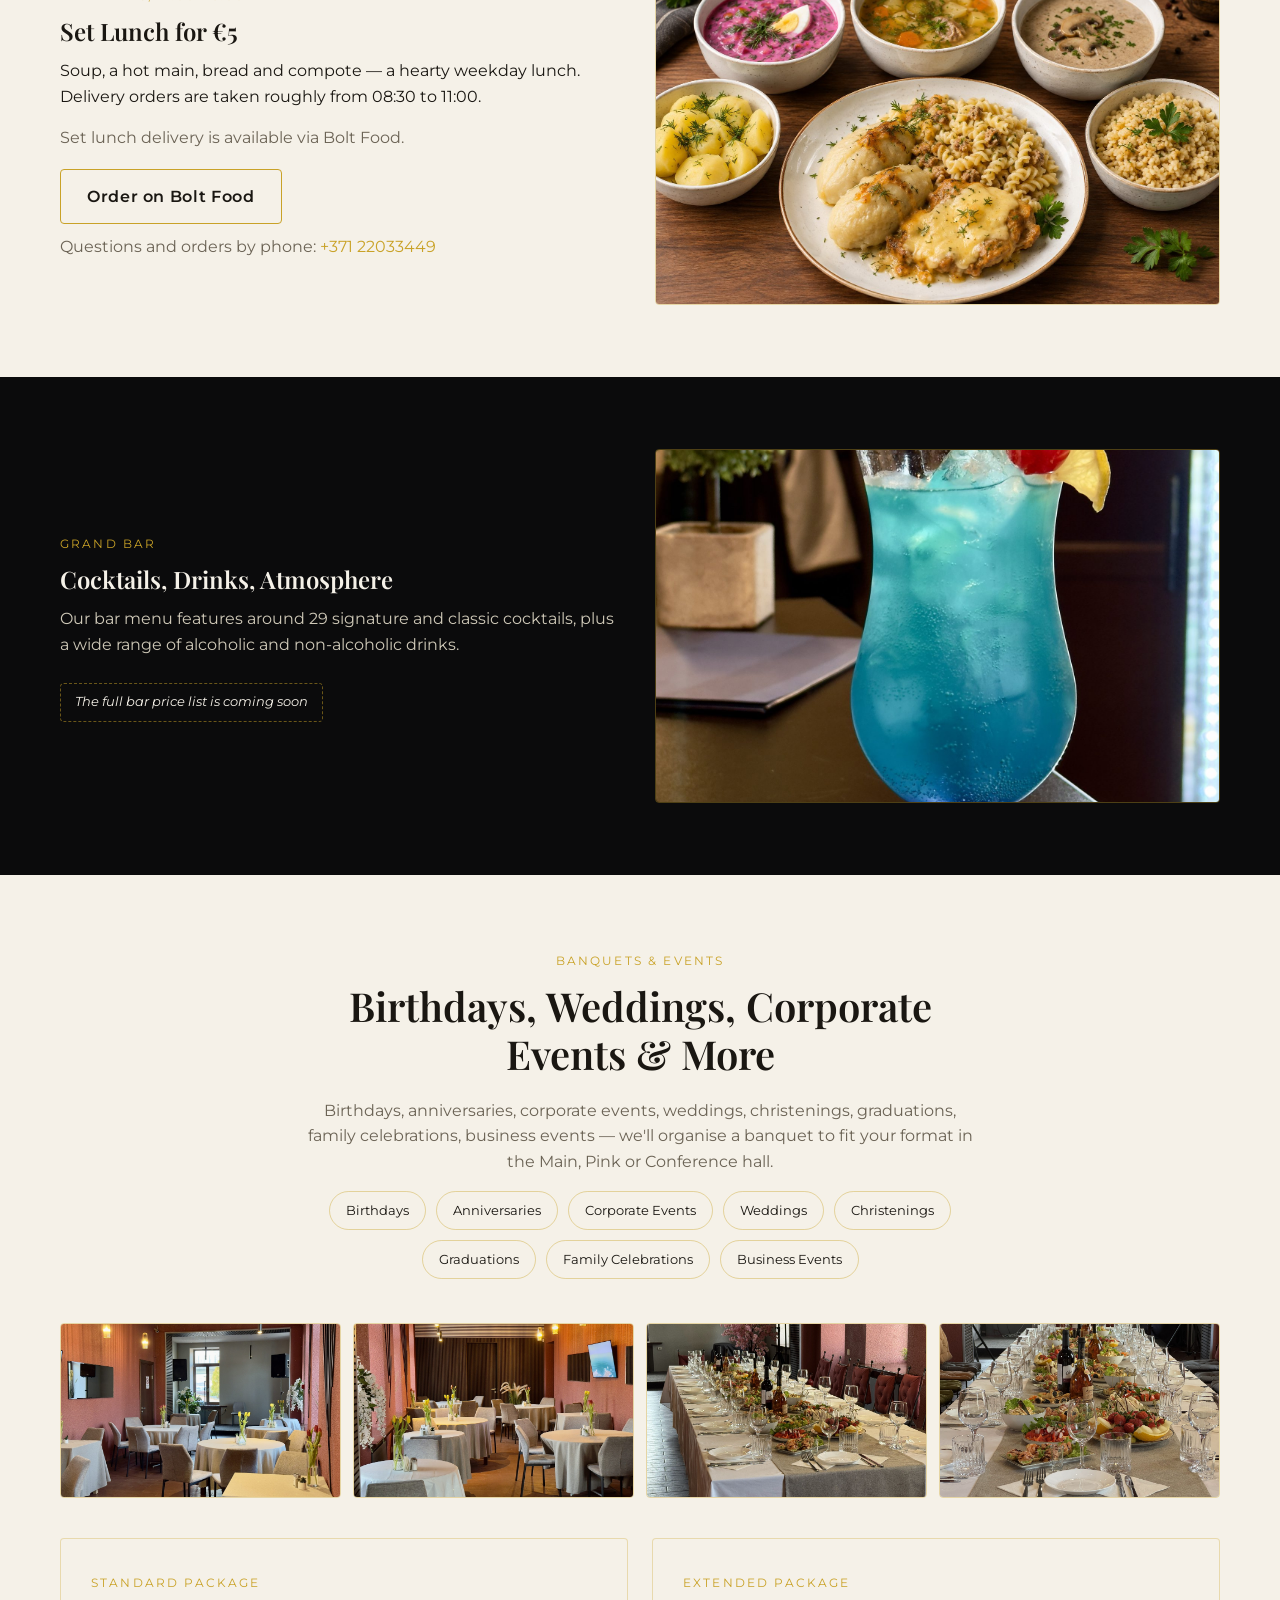
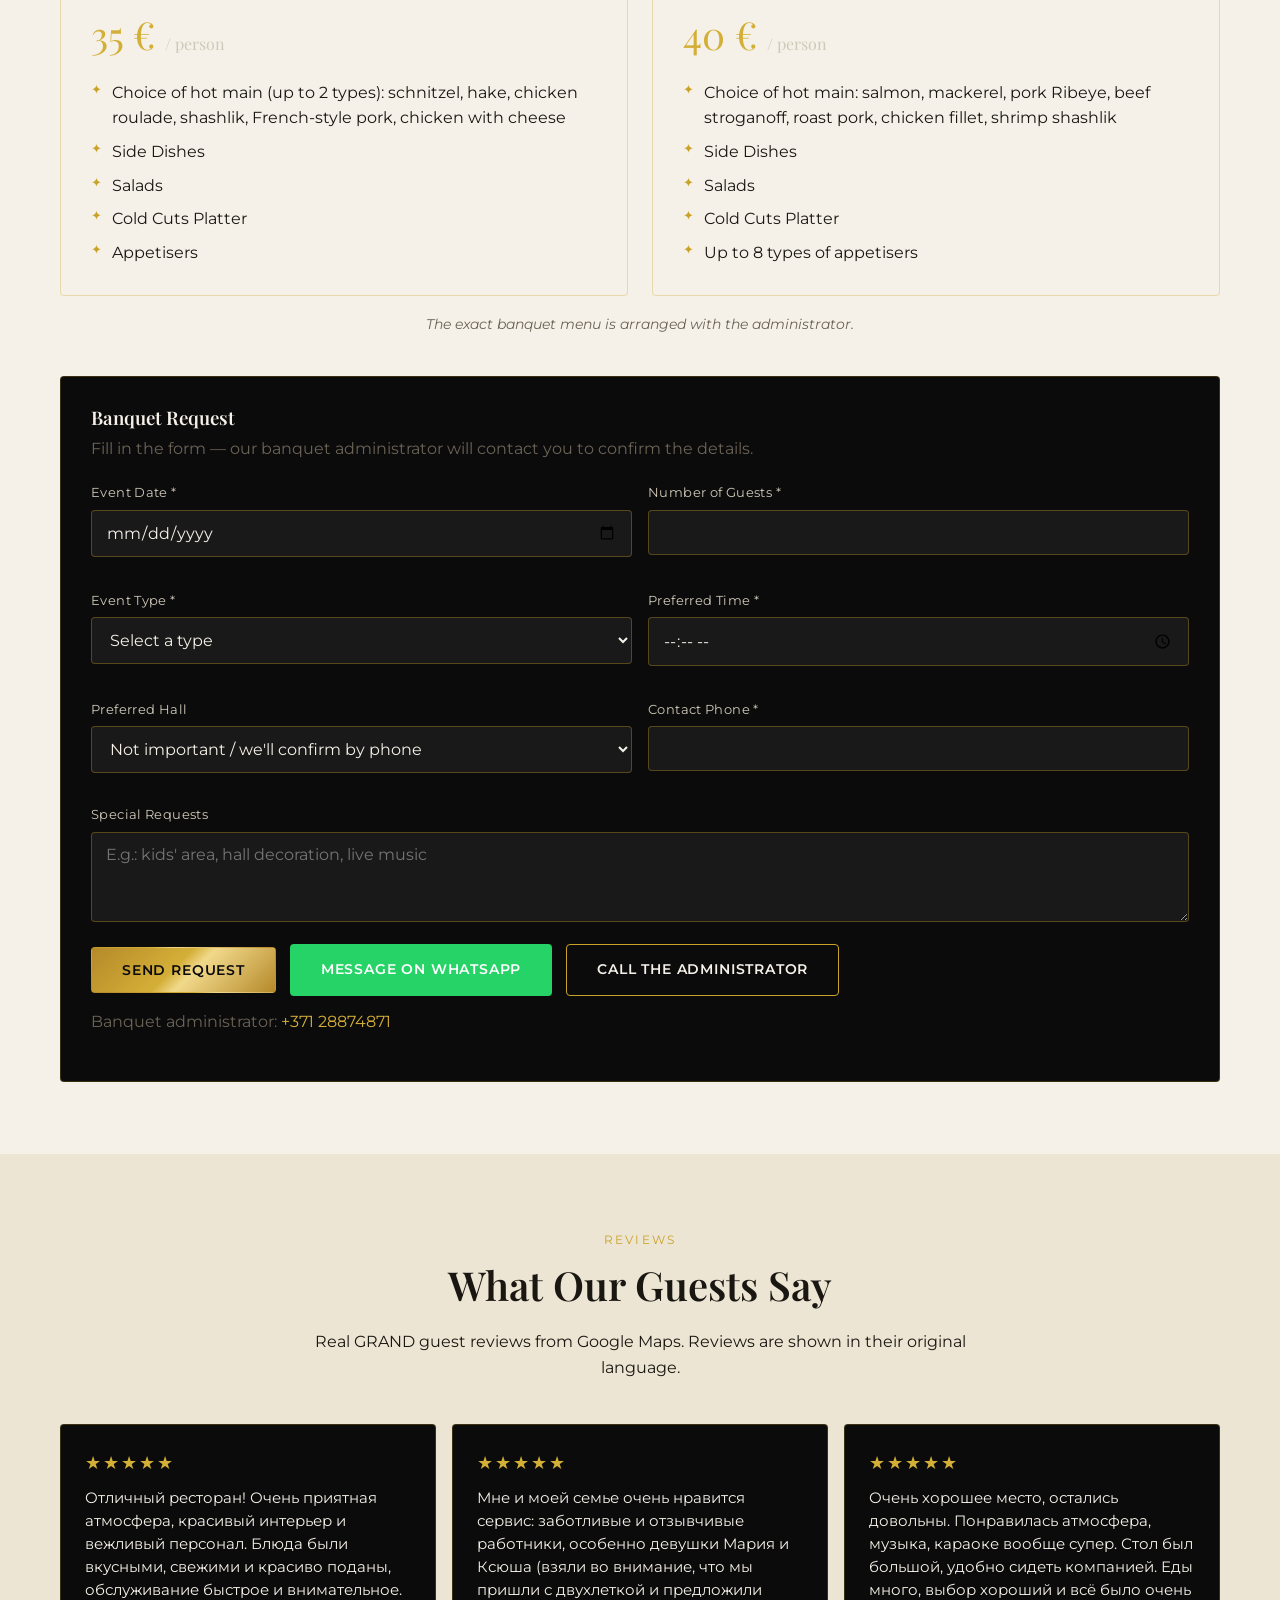
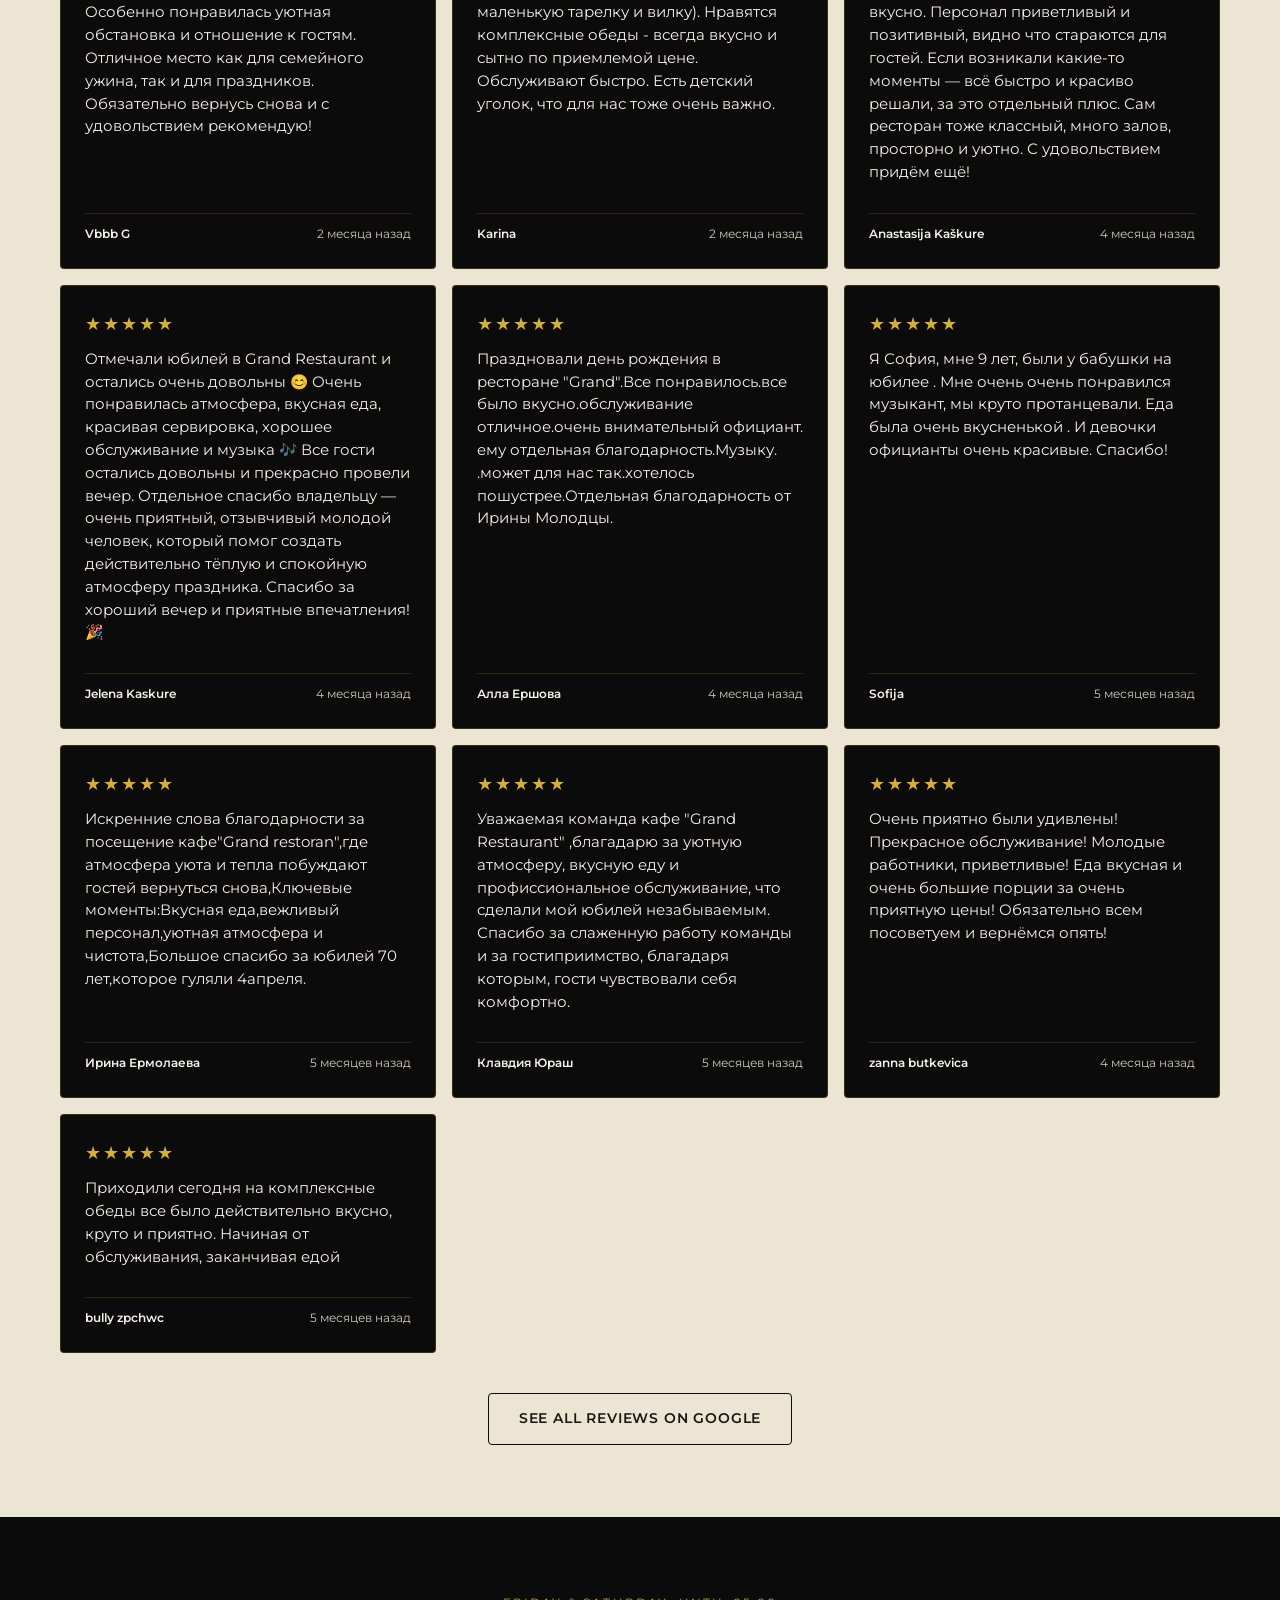
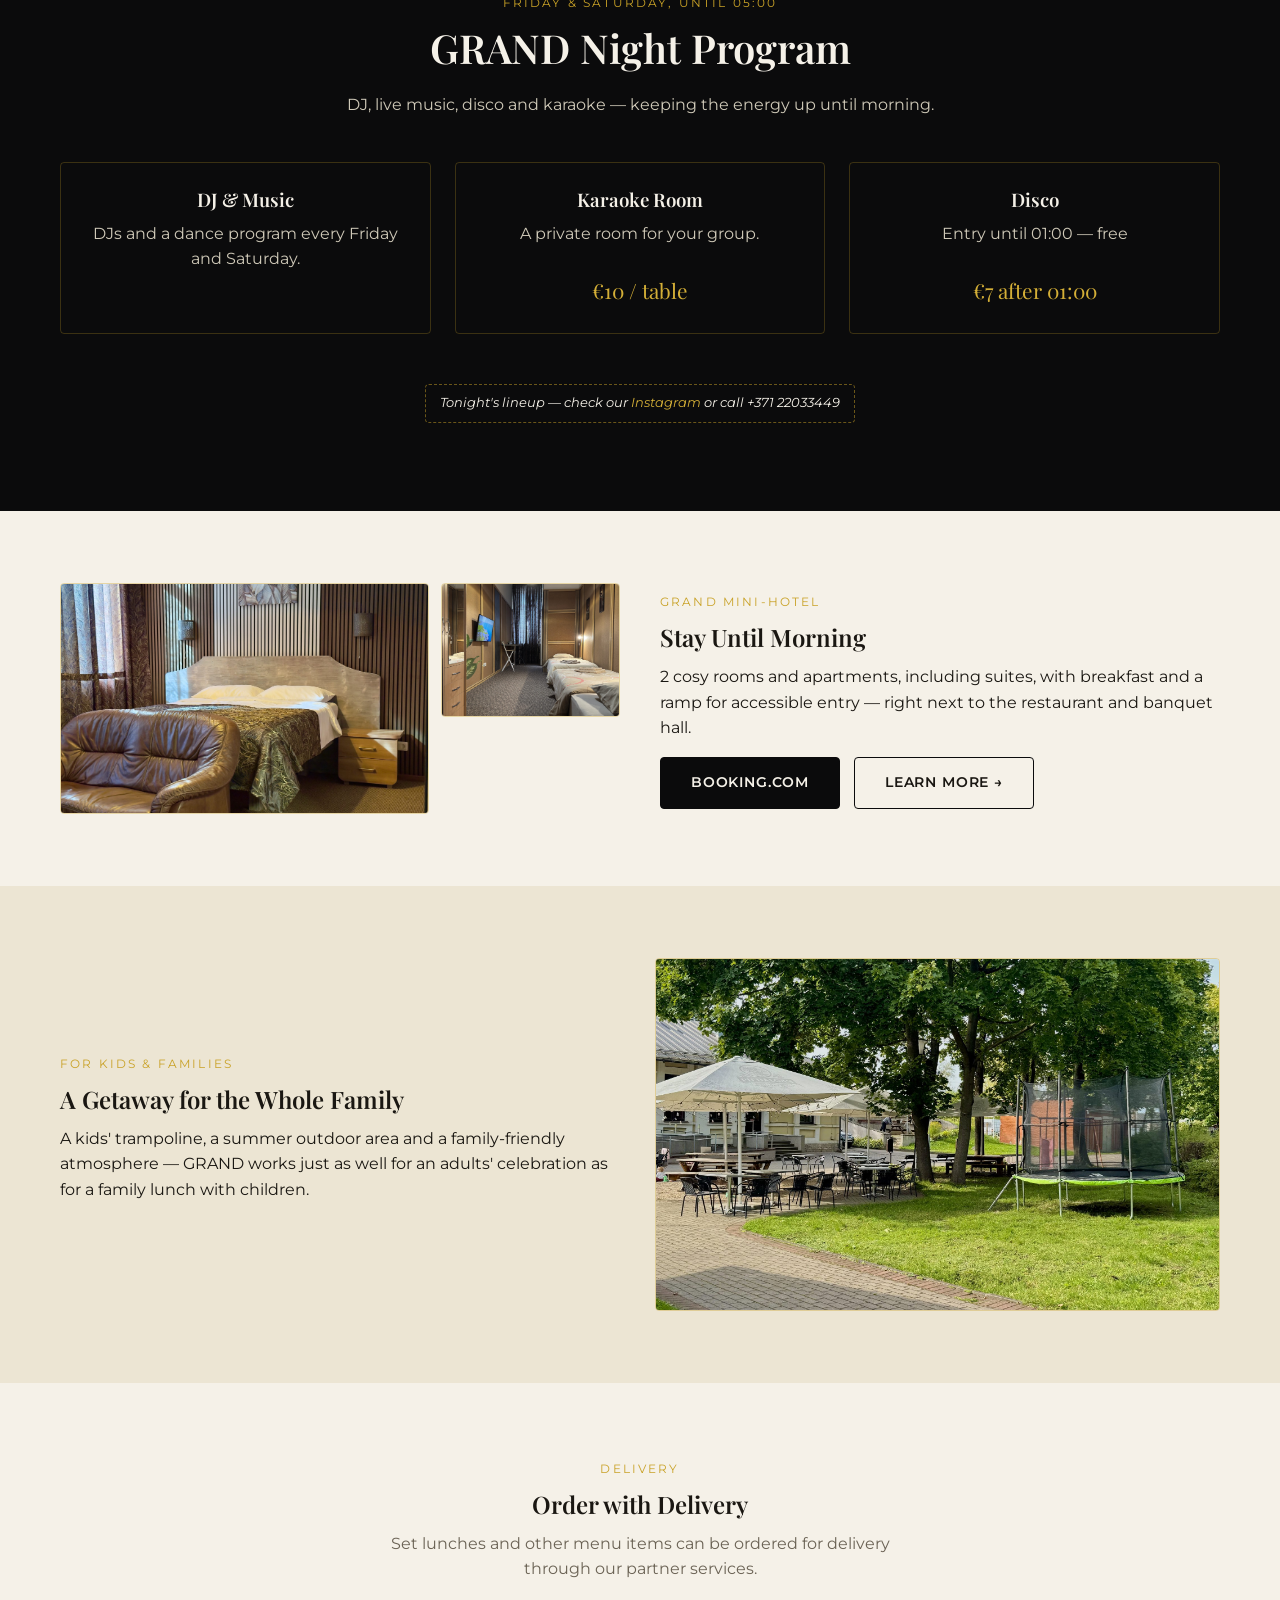
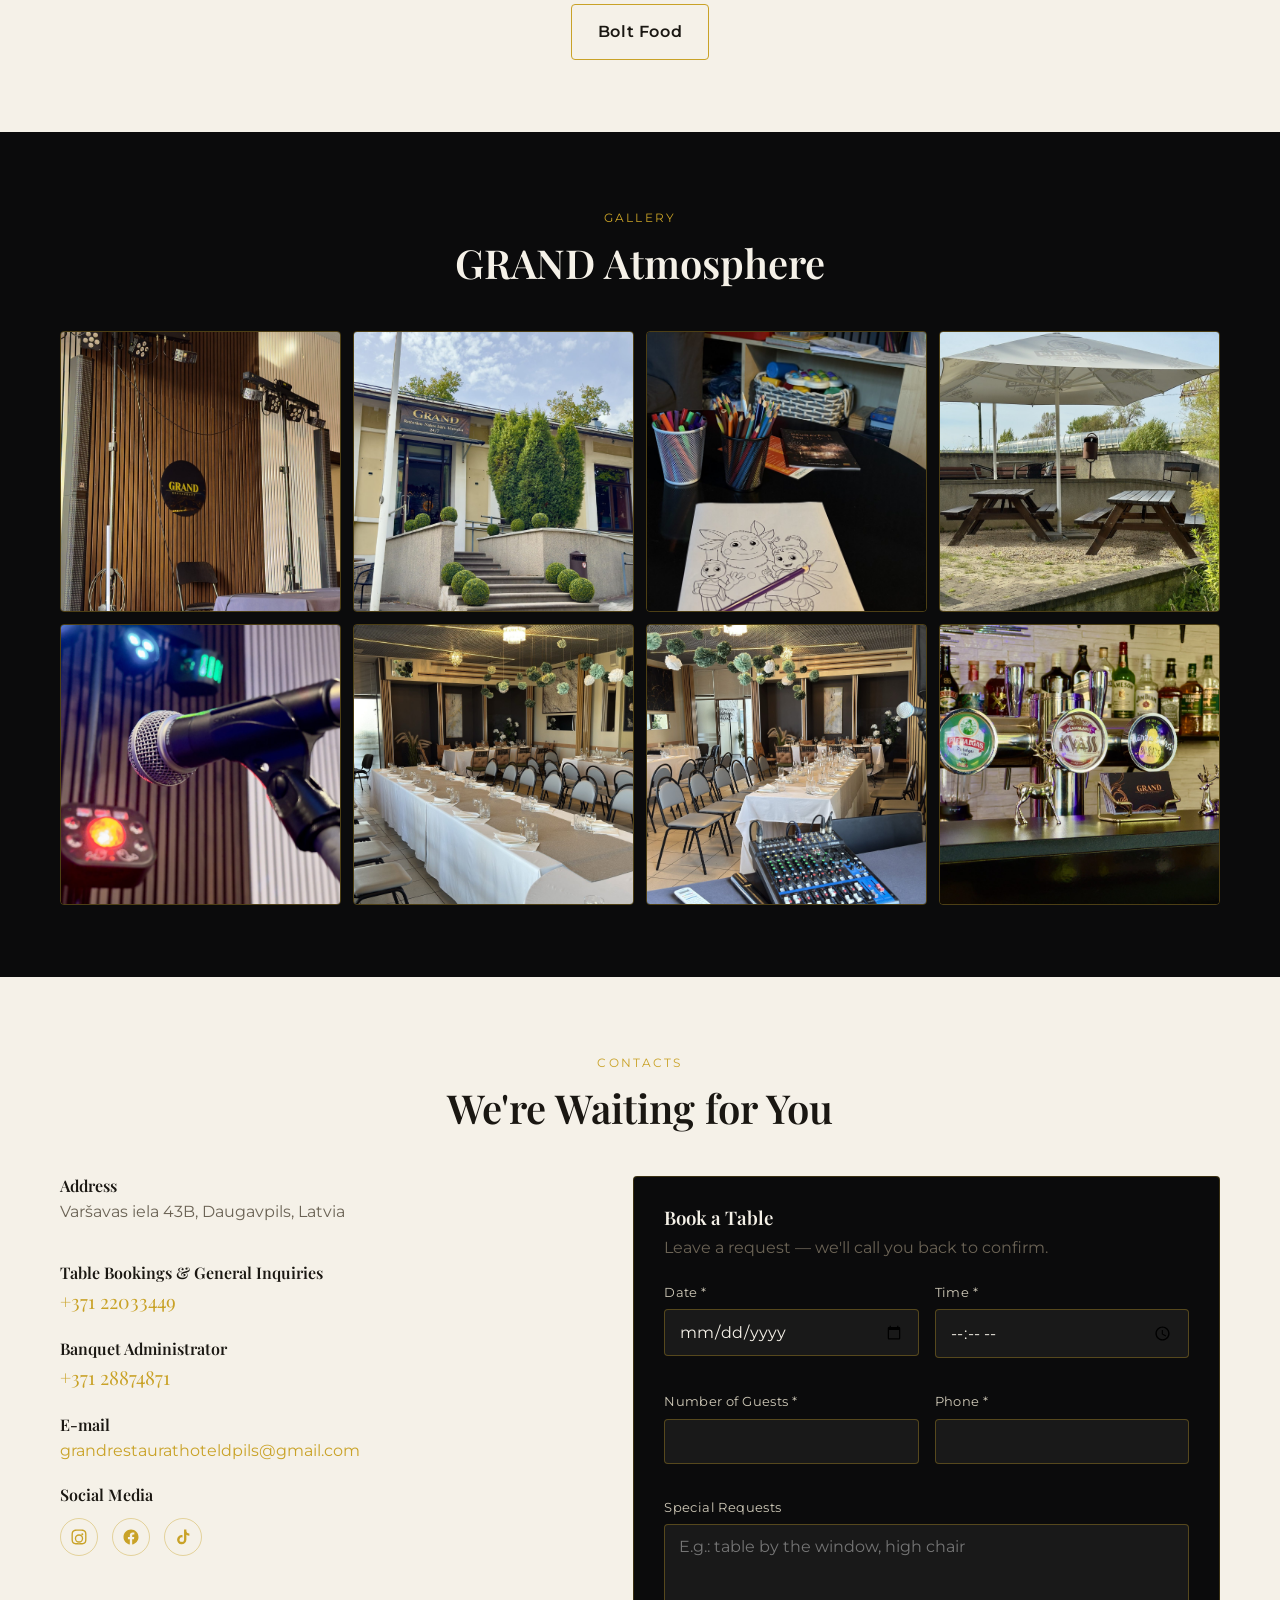
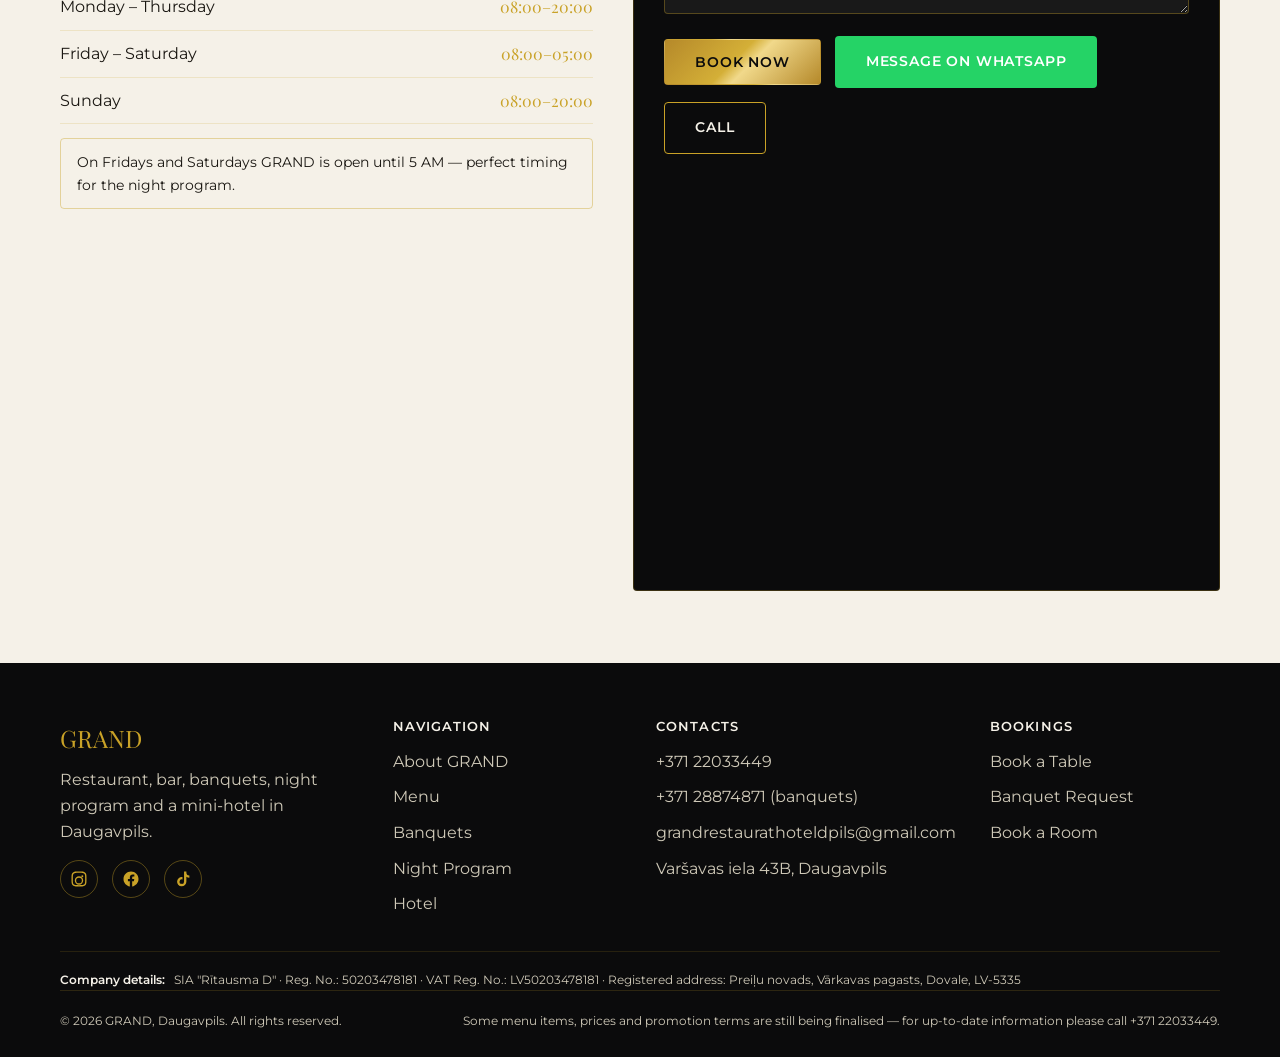
==== commit 3a1d27e3: "Fix lunch photo on full menu page, add admin/bar phone numbers - Replace the lunch-set.jpg placehold" ====
--- a/en/index.html
+++ b/en/index.html
@@ -191,6 +191,7 @@
           <div class="delivery-buttons">
             <a href="https://food.bolt.eu/en/278-daugavpils/p/195568-restorans-grand/" target="_blank" rel="noopener">Order on Bolt Food</a>
           </div>
+          <p class="muted" style="margin-top:10px;">Questions and orders by phone: <a class="tel" href="tel:+37122033449" style="color:var(--color-gold);">+371 22033449</a></p>
         </div>
         <div class="ph ph-wide ph-photo reveal"><img src="/images/lunch-set.jpg" alt="GRAND lunch set menu" loading="lazy"></div>
       </div>
